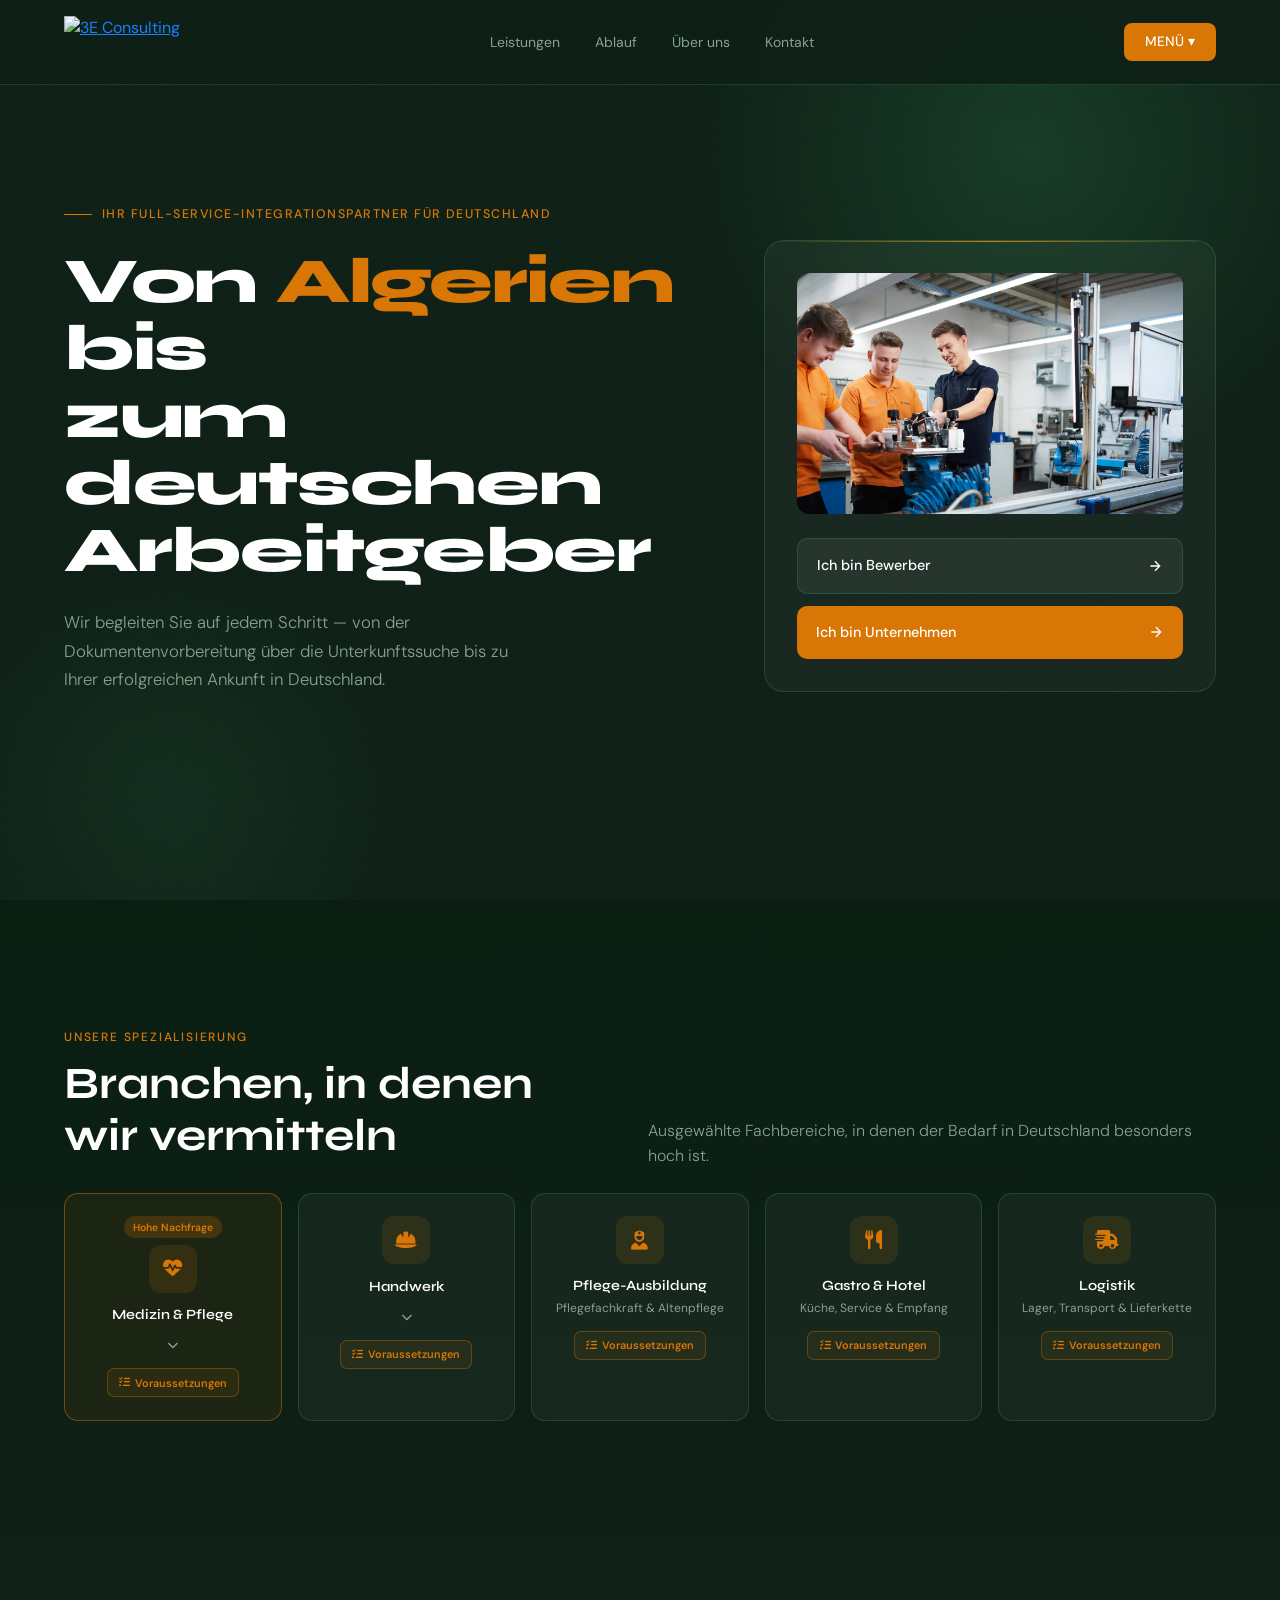
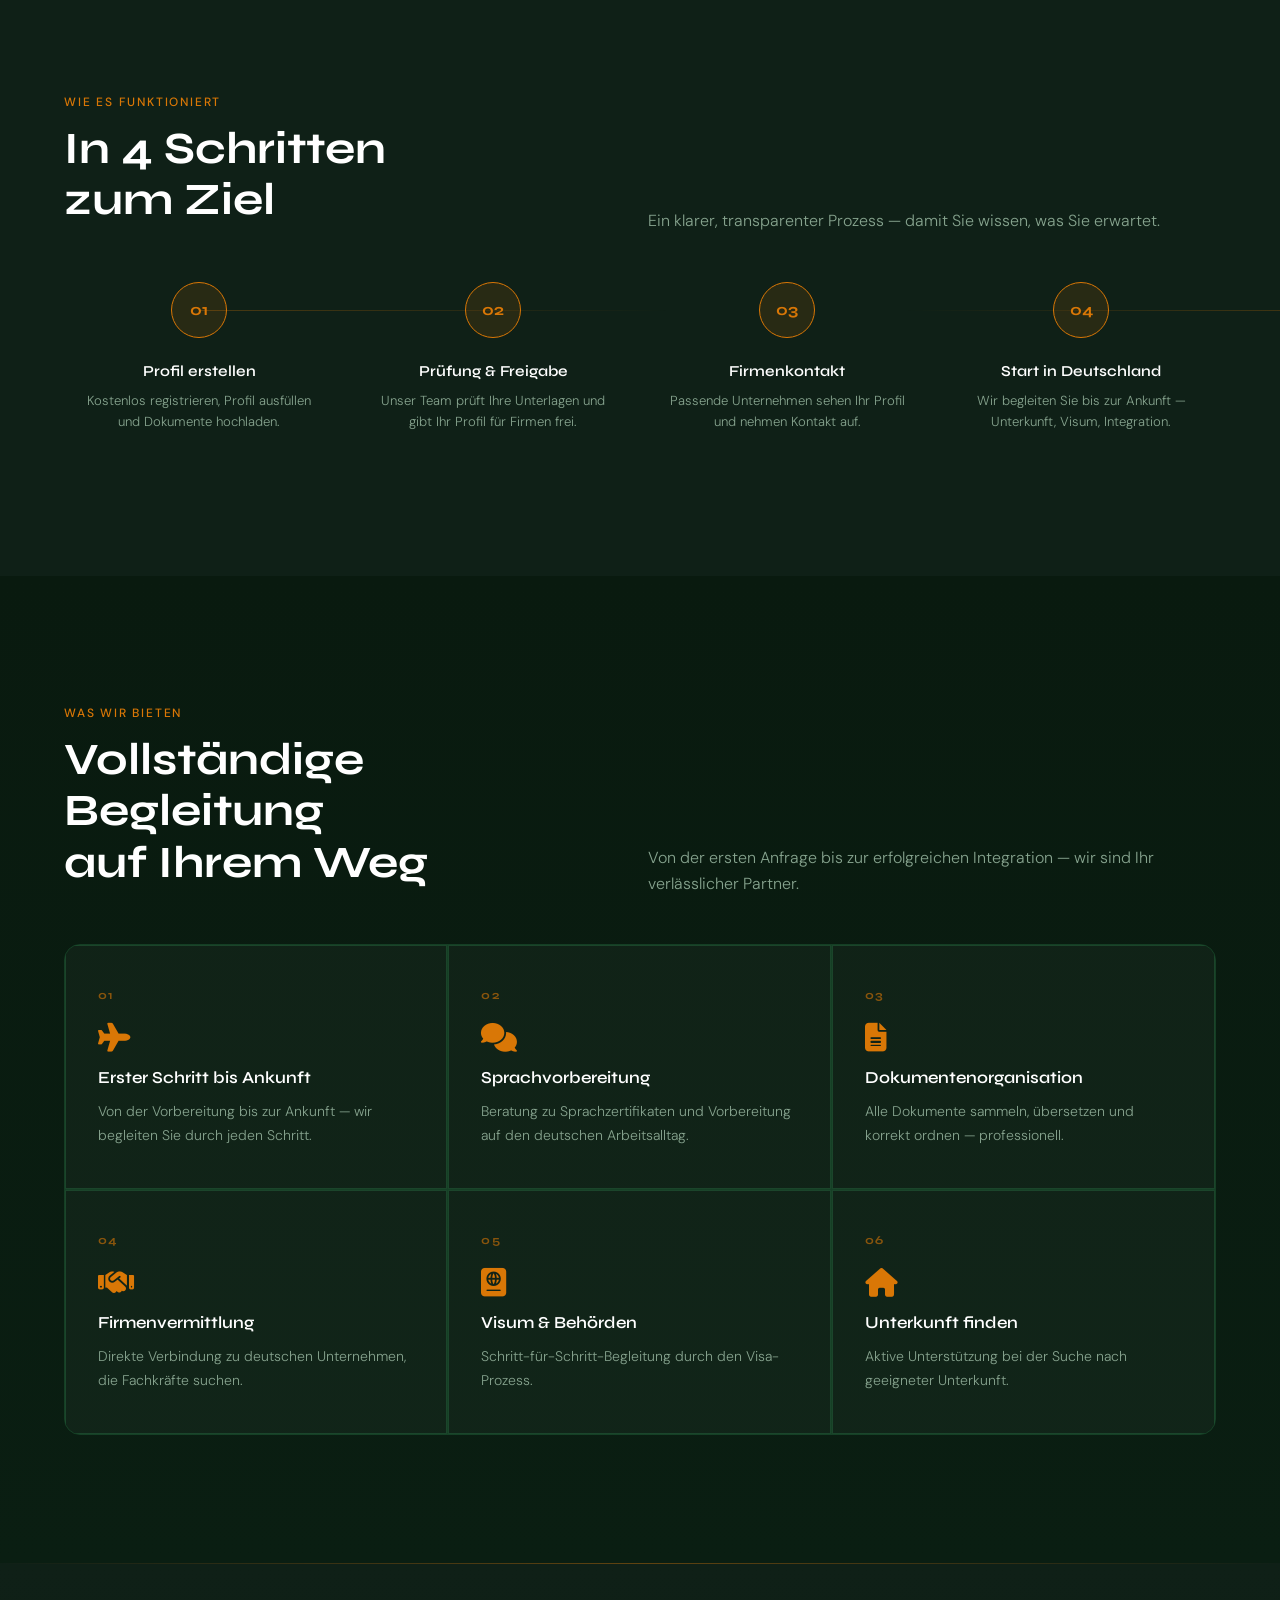
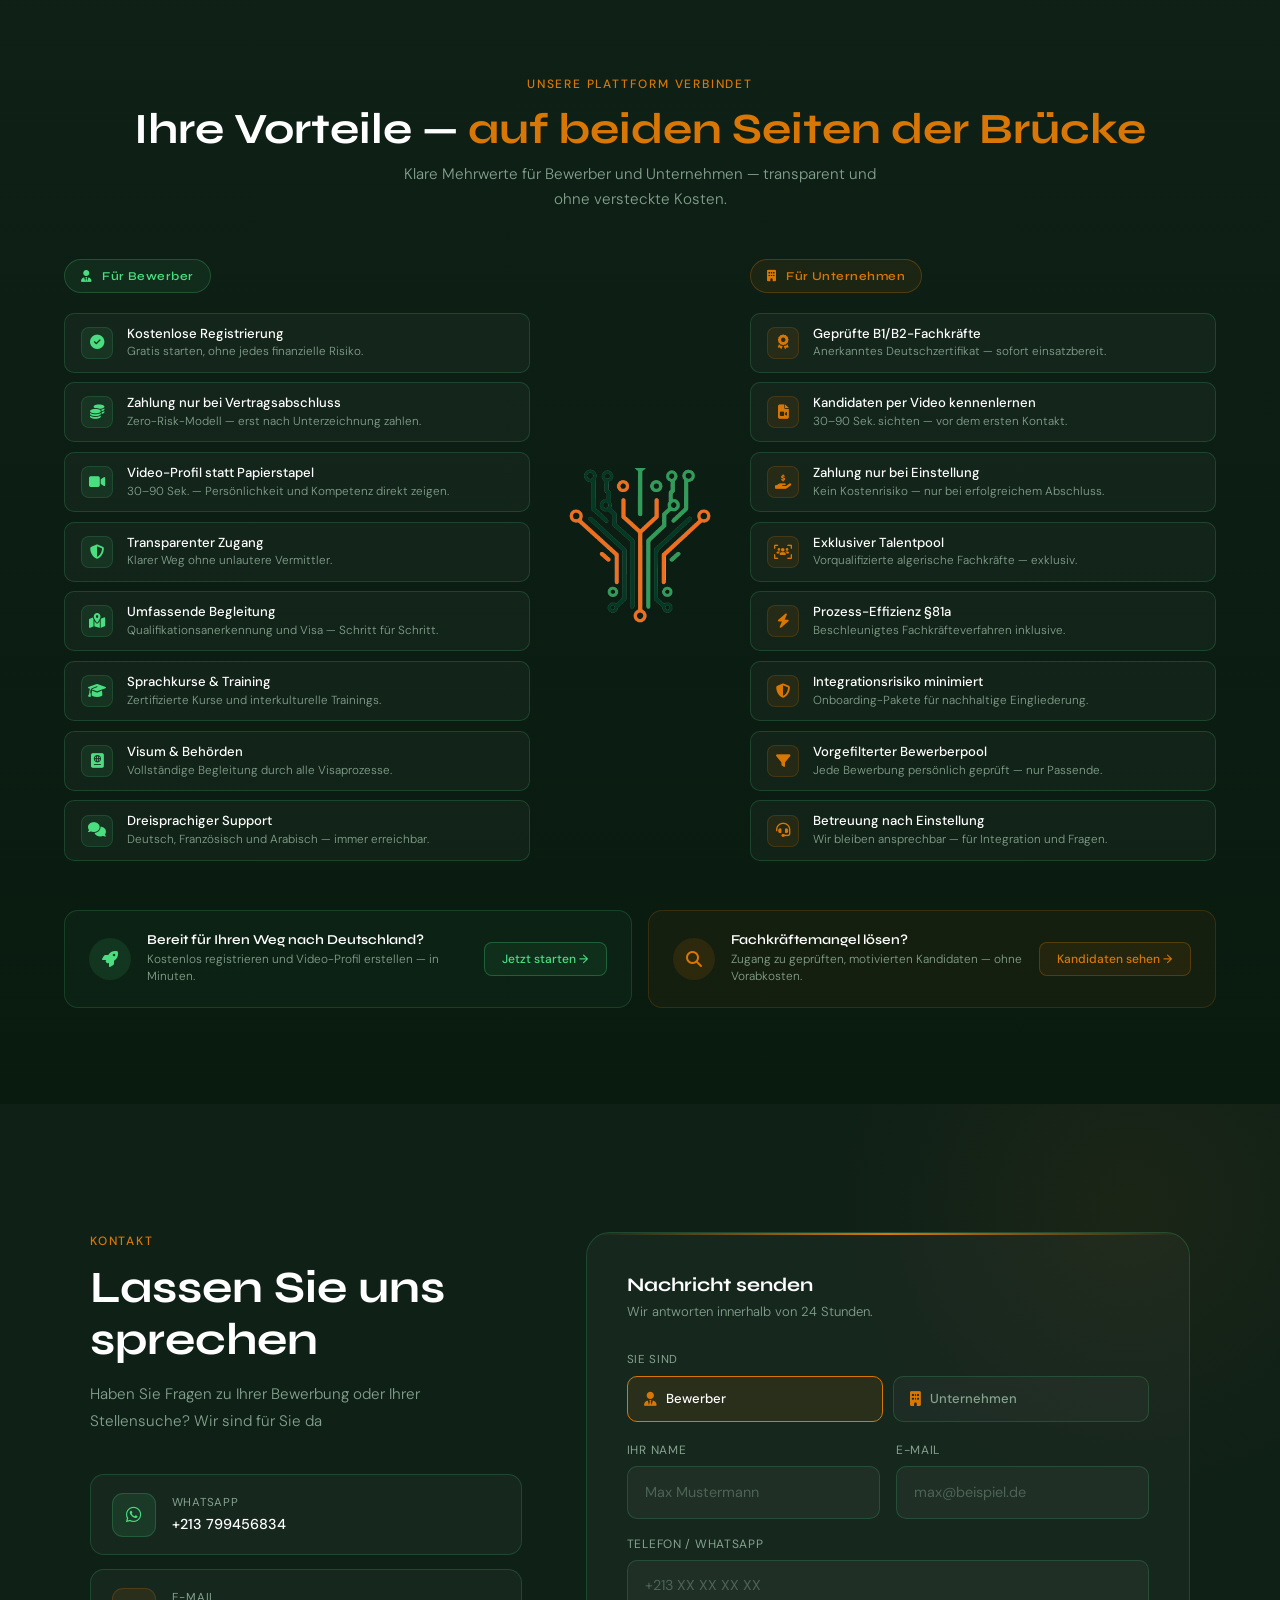
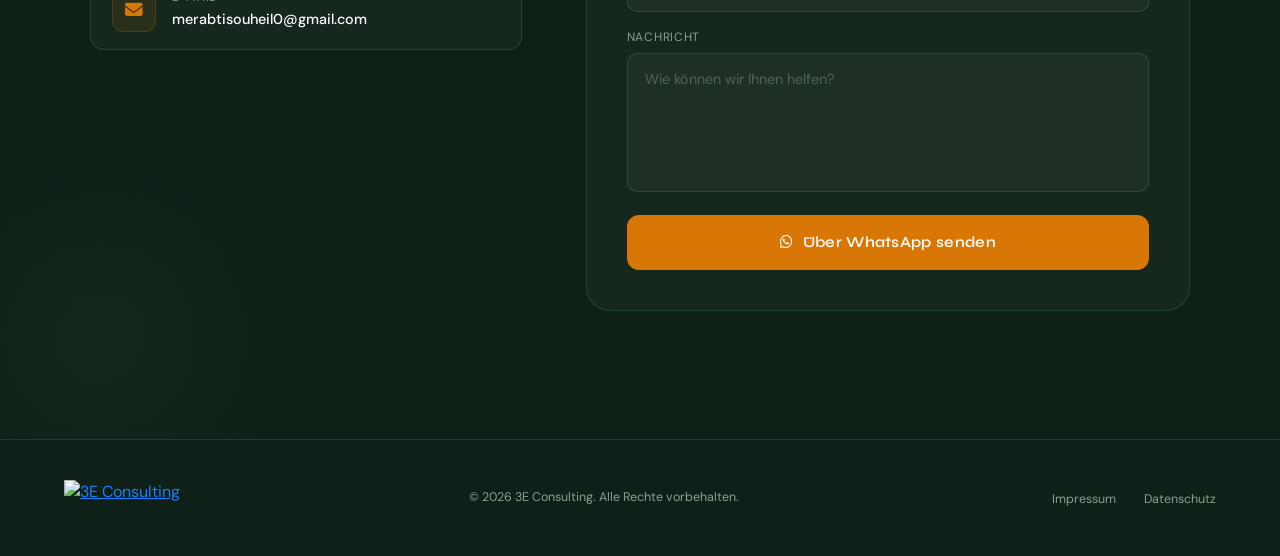
==== index.html @ b214c234 "Update index.html" ====
<!DOCTYPE html>
<html lang="de">
<head>
<meta charset="UTF-8">
<meta name="viewport" content="width=device-width, initial-scale=1.0">
<title>3E Consulting — Engage · Expand · Excel</title>

<link rel="stylesheet" href="https://cdnjs.cloudflare.com/ajax/libs/bootstrap/5.3.3/css/bootstrap.min.css">
<link rel="stylesheet" href="https://cdnjs.cloudflare.com/ajax/libs/font-awesome/6.4.0/css/all.min.css">
<link rel="preconnect" href="https://fonts.googleapis.com">
<link href="https://fonts.googleapis.com/css2?family=Syne:wght@400;600;700;800&family=DM+Sans:ital,wght@0,300;0,400;0,500;1,300&family=Share+Tech+Mono&family=Orbitron:wght@700;800;900&display=swap" rel="stylesheet">

<style>
/* ═══════════════ CSS VARIABLES ═══════════════ */
:root {
  --navy: #0f2017;
  --navy-dark: #091a0f;
  --blue: #14532d;
  --accent: #d97706;
  --accent-hover: #b45309;
  --bright: #4ade80;
  --gold: #fbbf24;
  --white: #ffffff;
  --light: #f5f0e8;
  --muted: #86a38e;
  --border: rgba(74,222,128,.18);
  --glass: rgba(255,255,255,.04);
  --font-display: 'Syne', sans-serif;
  --font-body: 'DM Sans', sans-serif;
}

*, *::before, *::after { box-sizing: border-box; }
html { scroll-behavior: smooth; }
body {
  font-family: var(--font-body);
  background: var(--navy);
  color: var(--white);
  overflow-x: hidden;
}
body::before {
  content: '';
  position: fixed;
  inset: 0;
  background-image: url("data:image/svg+xml,%3Csvg viewBox='0 0 256 256' xmlns='http://www.w3.org/2000/svg'%3E%3Cfilter id='n'%3E%3CfeTurbulence type='fractalNoise' baseFrequency='0.9' numOctaves='4' stitchTiles='stitch'/%3E%3C/filter%3E%3Crect width='100%25' height='100%25' filter='url(%23n)' opacity='0.035'/%3E%3C/svg%3E");
  pointer-events: none;
  z-index: 0;
  opacity: .4;
}

.font-display { font-family: var(--font-display); }
.text-accent   { color: var(--accent) !important; }
.text-bright   { color: var(--bright) !important; }
.text-muted-3e { color: var(--muted) !important; }
.text-gold     { color: var(--gold) !important; }
.fw-300 { font-weight: 300; }
.fw-500 { font-weight: 500; }

/* ═══════════════ LOGO IMAGE ═══════════════ */
.logo-img-main {
  height: 52px;
  width: auto;
  object-fit: contain;
  mix-blend-mode: screen;
  display: block;
}
.logo-img-sm {
  height: 36px;
  width: auto;
  object-fit: contain;
  mix-blend-mode: screen;
  display: block;
}

/* ═══════════════ NAV ═══════════════ */
.navbar-3e {
  position: fixed;
  top: 0; left: 0; right: 0;
  z-index: 1050;
  padding: 1rem 5vw;
  background: rgba(15,32,23,.92);
  backdrop-filter: blur(20px);
  border-bottom: 1px solid var(--border);
}
.nav-link-3e {
  font-size: .875rem;
  color: var(--muted) !important;
  text-decoration: none;
  transition: color .2s;
  padding: .3rem .6rem;
}
.nav-link-3e:hover { color: var(--white) !important; }

.btn-menu {
  background: var(--accent);
  color: var(--white) !important;
  padding: .55rem 1.3rem;
  border-radius: 8px;
  font-size: .85rem;
  font-weight: 500;
  border: none;
  cursor: pointer;
  display: inline-flex;
  align-items: center;
  gap: .4rem;
  transition: background .2s, transform .15s;
}
.btn-menu:hover { background: var(--accent-hover); transform: translateY(-1px); }

.nav-dropdown-panel {
  position: absolute;
  top: calc(100% + .6rem);
  right: 0;
  min-width: 340px;
  max-width: 420px;
  max-height: 75vh;
  overflow-y: auto;
  background: rgba(15,32,23,.97);
  border: 1px solid var(--border);
  border-radius: 12px;
  padding: 1rem;
  backdrop-filter: blur(20px);
  box-shadow: 0 20px 50px rgba(0,0,0,.4);
  z-index: 200;
  display: none;
}
.nav-dropdown-panel.open { display: block; }

.menu-list { list-style: none; margin: 0; padding: 0; }
.menu-toggle-btn {
  width: 100%;
  display: flex;
  align-items: center;
  justify-content: space-between;
  padding: .65rem .75rem;
  background: transparent;
  border: none;
  border-radius: 8px;
  color: var(--white);
  font-size: .88rem;
  font-weight: 500;
  font-family: var(--font-body);
  cursor: pointer;
  text-align: left;
  transition: background .15s, color .15s;
}
.menu-toggle-btn:hover, .menu-toggle-btn.open { background: var(--glass); color: var(--bright); }
.menu-toggle-btn::after {
  content: '›';
  font-size: 1.1rem;
  color: var(--muted);
  transition: transform .2s;
}
.menu-toggle-btn.open::after { transform: rotate(90deg); color: var(--accent); }

.menu-l1 > li { border-bottom: 1px solid var(--border); }
.menu-l1 > li:last-child { border-bottom: none; }
.menu-l1 > li > a {
  display: flex;
  align-items: center;
  padding: .65rem .75rem;
  font-size: .88rem;
  font-weight: 500;
  color: var(--white);
  text-decoration: none;
  border-radius: 8px;
  transition: background .15s;
}
.menu-l1 > li > a:hover { background: var(--glass); color: var(--bright); }
.menu-l2 { padding-left: .5rem; margin-top: .25rem; border-left: 2px solid var(--border); display: none; }
.menu-l2.open { display: block; }
.menu-l3 { padding-left: .75rem; margin: .25rem 0 .5rem; border-left: 2px solid rgba(217,119,6,.3); display: none; }
.menu-l3.open { display: block; }
.menu-l3 a {
  display: block;
  text-decoration: none;
  padding: .45rem .6rem;
  border-radius: 6px;
  font-size: .82rem;
  color: var(--muted);
  transition: all .15s;
}
.menu-l3 a:hover { color: var(--white); }
.menu-l2 .menu-toggle-btn { font-size: .82rem; color: var(--muted); }

/* Hamburger */
.hamburger-btn {
  background: transparent;
  border: 1px solid var(--border);
  border-radius: 8px;
  color: var(--white);
  padding: .45rem .75rem;
  font-size: 1.1rem;
  cursor: pointer;
  display: none;
  align-items: center;
  transition: background .2s, border-color .2s;
}
.hamburger-btn:hover {
  background: rgba(217,119,6,.1);
  border-color: rgba(217,119,6,.4);
}

/* ═══════════════ MOBILE NAV V2 ═══════════════ */
.mobile-nav-overlay {
  position: fixed;
  inset: 0;
  background: rgba(0,0,0,.55);
  z-index: 1055;
  opacity: 0;
  pointer-events: none;
  transition: opacity .3s ease;
  backdrop-filter: blur(4px);
}
.mobile-nav-overlay.open { opacity: 1; pointer-events: all; }

.mobile-nav {
  position: fixed;
  top: 0; left: 0; bottom: 0;
  width: min(320px, 88vw);
  background: linear-gradient(160deg, #0d2619 0%, #091a0f 100%);
  border-right: 1px solid rgba(74,222,128,.14);
  z-index: 1060;
  display: flex;
  flex-direction: column;
  transform: translateX(-100%);
  transition: transform .32s cubic-bezier(.4,0,.2,1);
  overflow: hidden;
}
.mobile-nav.open { transform: translateX(0); }

.mn-header {
  display: flex;
  align-items: center;
  justify-content: space-between;
  padding: 1rem 1.1rem .85rem;
  border-bottom: 1px solid rgba(74,222,128,.1);
  flex-shrink: 0;
}
.mn-brand { display: flex; align-items: center; gap: 8px; text-decoration: none; }
.mn-brand img { height: 30px; width: 30px; border-radius: 7px; object-fit: cover; }
.mn-close {
  background: rgba(255,255,255,.06);
  border: 1px solid rgba(255,255,255,.1);
  border-radius: 8px;
  color: var(--muted);
  width: 34px; height: 34px;
  display: flex; align-items: center; justify-content: center;
  font-size: 1rem;
  cursor: pointer;
  transition: background .15s, color .15s;
  flex-shrink: 0;
}
.mn-close:hover { background: rgba(217,119,6,.15); color: var(--accent); border-color: rgba(217,119,6,.3); }

.mn-body {
  flex: 1;
  padding: .6rem 0 .5rem;
  overflow-y: auto;
  overflow-x: hidden;
}
.mn-body::-webkit-scrollbar { width: 3px; }
.mn-body::-webkit-scrollbar-track { background: transparent; }
.mn-body::-webkit-scrollbar-thumb { background: rgba(74,222,128,.2); border-radius: 2px; }

.mn-section-label {
  font-size: .62rem;
  font-weight: 700;
  letter-spacing: .14em;
  text-transform: uppercase;
  color: var(--muted);
  padding: .9rem 1.2rem .35rem;
  opacity: .7;
}

.mn-link {
  display: flex;
  align-items: center;
  gap: .75rem;
  padding: .68rem 1.2rem;
  font-size: .88rem;
  font-weight: 500;
  color: rgba(255,255,255,.85);
  text-decoration: none;
  transition: background .15s, color .15s;
}
.mn-link .mn-icon {
  width: 30px; height: 30px;
  border-radius: 8px;
  background: rgba(255,255,255,.05);
  border: 1px solid rgba(255,255,255,.08);
  display: flex; align-items: center; justify-content: center;
  font-size: .75rem;
  color: var(--muted);
  flex-shrink: 0;
  transition: background .15s, color .15s, border-color .15s;
}
.mn-link:hover { background: rgba(217,119,6,.07); color: #fff; }
.mn-link:hover .mn-icon { background: rgba(217,119,6,.15); color: var(--accent); border-color: rgba(217,119,6,.3); }
.mn-link-arrow { margin-left: auto; font-size: .65rem; color: var(--muted); opacity: .5; }

.mn-accordion-btn {
  width: 100%;
  display: flex;
  align-items: center;
  gap: .75rem;
  padding: .68rem 1.2rem;
  background: transparent;
  border: none;
  font-size: .88rem;
  font-weight: 500;
  color: rgba(255,255,255,.85);
  font-family: var(--font-body);
  cursor: pointer;
  text-align: left;
  transition: background .15s, color .15s;
}
.mn-accordion-btn .mn-icon {
  width: 30px; height: 30px;
  border-radius: 8px;
  background: rgba(255,255,255,.05);
  border: 1px solid rgba(255,255,255,.08);
  display: flex; align-items: center; justify-content: center;
  font-size: .75rem;
  color: var(--muted);
  flex-shrink: 0;
  transition: background .15s, color .15s, border-color .15s;
}
.mn-chevron { margin-left: auto; font-size: .65rem; color: var(--muted); transition: transform .25s ease, color .15s; }
.mn-accordion-btn.open { background: rgba(217,119,6,.07); color: #fff; }
.mn-accordion-btn.open .mn-icon { background: rgba(217,119,6,.15); color: var(--accent); border-color: rgba(217,119,6,.3); }
.mn-accordion-btn.open .mn-chevron { transform: rotate(90deg); color: var(--accent); }

.mn-accordion-body {
  max-height: 0;
  overflow: hidden;
  transition: max-height .28s cubic-bezier(.4,0,.2,1);
  background: rgba(0,0,0,.18);
}
.mn-accordion-body.open { max-height: 500px; }

.mn-sub-label {
  width: 100%;
  display: flex;
  align-items: center;
  justify-content: space-between;
  padding: .55rem 1.2rem .55rem 2.6rem;
  background: transparent;
  border: none;
  font-size: .8rem;
  font-weight: 600;
  color: var(--muted);
  font-family: var(--font-body);
  cursor: pointer;
  text-align: left;
  letter-spacing: .04em;
  transition: color .15s;
}
.mn-sub-label .mn-chevron { font-size: .6rem; }
.mn-sub-label.open { color: rgba(255,255,255,.7); }
.mn-sub-label.open .mn-chevron { transform: rotate(90deg); color: var(--accent); }

.mn-sub-body {
  max-height: 0;
  overflow: hidden;
  transition: max-height .22s ease;
  background: rgba(0,0,0,.12);
}
.mn-sub-body.open { max-height: 300px; }

.mn-sub2-link {
  display: flex;
  align-items: center;
  gap: .55rem;
  padding: .52rem 1.2rem .52rem 3.2rem;
  font-size: .79rem;
  color: rgba(134,163,142,.75);
  text-decoration: none;
  transition: background .15s, color .15s;
}
.mn-sub2-link::before {
  content: '';
  width: 4px; height: 4px;
  border-radius: 50%;
  background: rgba(217,119,6,.45);
  flex-shrink: 0;
}
.mn-sub2-link:hover { background: rgba(217,119,6,.05); color: #fff; }

.mn-divider { height: 1px; background: rgba(74,222,128,.08); margin: .55rem 1.2rem; }

.mn-footer {
  padding: .85rem 1rem 1.1rem;
  border-top: 1px solid rgba(74,222,128,.1);
  display: flex;
  flex-direction: column;
  gap: .55rem;
  flex-shrink: 0;
}
.mn-cta-primary {
  display: flex;
  align-items: center;
  justify-content: center;
  gap: .5rem;
  padding: .82rem 1rem;
  border-radius: 10px;
  background: var(--accent);
  color: #fff !important;
  font-size: .88rem;
  font-weight: 600;
  text-decoration: none;
  transition: background .2s, transform .15s;
  font-family: var(--font-display);
  letter-spacing: .02em;
  white-space: nowrap;
}
.mn-cta-primary:hover { background: var(--accent-hover); transform: translateY(-1px); }
.mn-cta-secondary {
  display: flex;
  align-items: center;
  justify-content: center;
  gap: .5rem;
  padding: .78rem 1rem;
  border-radius: 10px;
  background: rgba(255,255,255,.05);
  border: 1px solid rgba(255,255,255,.1);
  color: rgba(255,255,255,.8) !important;
  font-size: .88rem;
  font-weight: 500;
  text-decoration: none;
  transition: background .2s, border-color .2s;
  white-space: nowrap;
}
.mn-cta-secondary:hover { background: rgba(255,255,255,.09); border-color: rgba(255,255,255,.2); }

/* ═══════════════ HERO ═══════════════ */
.hero {
  min-height: 100vh;
  display: flex;
  align-items: center;
  padding: 7rem 5vw 5rem;
  position: relative;
  overflow: hidden;
}
.hero::before {
  content: '';
  position: absolute;
  top: -200px; right: -100px;
  width: 700px; height: 700px;
  border-radius: 50%;
  background: radial-gradient(circle, rgba(74,222,128,.15) 0%, transparent 70%);
  pointer-events: none;
}
.hero::after {
  content: '';
  position: absolute;
  bottom: -150px; left: -80px;
  width: 500px; height: 500px;
  border-radius: 50%;
  background: radial-gradient(circle, rgba(74,222,128,.08) 0%, transparent 70%);
  pointer-events: none;
}
.hero-eyebrow {
  display: inline-flex;
  align-items: center;
  gap: .6rem;
  font-size: .78rem;
  font-weight: 500;
  letter-spacing: .12em;
  text-transform: uppercase;
  color: var(--accent);
  margin-bottom: 1.5rem;
}
.hero-eyebrow::before { content: ''; width: 28px; height: 1px; background: var(--accent); }
.hero h1 {
  font-family: var(--font-display);
  font-size: clamp(2.4rem, 5vw, 4.2rem);
  font-weight: 800;
  line-height: 1.05;
  letter-spacing: -.02em;
  color: var(--white);
  margin-bottom: 1.5rem;
}
.hero h1 em { font-style: normal; color: var(--accent); }
.hero-sub {
  font-size: 1.05rem;
  color: var(--muted);
  line-height: 1.7;
  max-width: 480px;
  margin-bottom: 2.5rem;
  font-weight: 300;
}
.btn-primary-3e {
  background: var(--accent);
  color: var(--white);
  padding: .85rem 2rem;
  border-radius: 10px;
  font-size: .95rem;
  font-weight: 500;
  text-decoration: none;
  transition: all .2s;
  border: none;
  cursor: pointer;
  display: inline-flex;
  align-items: center;
  gap: .5rem;
}
.btn-primary-3e:hover { background: var(--accent-hover); transform: translateY(-2px); box-shadow: 0 12px 30px rgba(217,119,6,.3); color: var(--white); }
.btn-secondary-3e {
  border: 1px solid var(--border);
  color: var(--white);
  background: var(--glass);
  padding: .85rem 2rem;
  border-radius: 10px;
  font-size: .95rem;
  font-weight: 400;
  text-decoration: none;
  transition: all .2s;
  backdrop-filter: blur(8px);
  display: inline-flex;
  align-items: center;
  gap: .5rem;
}
.btn-secondary-3e:hover { border-color: var(--accent); background: rgba(217,119,6,.08); color: var(--white); }

.hero-card {
  background: rgba(255,255,255,.04);
  border: 1px solid var(--border);
  border-radius: 20px;
  padding: 2rem;
  backdrop-filter: blur(16px);
  position: relative;
  overflow: hidden;
}
.hero-card::before {
  content: '';
  position: absolute;
  top: 0; left: 0; right: 0;
  height: 1px;
  background: linear-gradient(90deg, transparent, var(--accent), transparent);
}
.hero-card img { width: 100%; border-radius: 12px; margin-bottom: 1.5rem; aspect-ratio: 16/10; object-fit: cover; }
.card-btn {
  display: flex;
  align-items: center;
  justify-content: space-between;
  padding: 1rem 1.2rem;
  border-radius: 10px;
  text-decoration: none;
  font-size: .9rem;
  font-weight: 500;
  transition: all .2s;
  margin-bottom: .75rem;
}
.card-btn:last-child { margin-bottom: 0; }
.card-btn-bewerber { background: var(--accent); color: var(--white); }
.card-btn-bewerber:hover { background: var(--accent-hover); transform: translateX(3px); color: var(--white); }
.card-btn-company { background: rgba(255,255,255,.06); color: var(--white); border: 1px solid var(--border); }
.card-btn-company:hover { background: rgba(255,255,255,.1); transform: translateX(3px); color: var(--white); }

/* ═══════════════ SECTION UTILS ═══════════════ */
.section-tag {
  font-size: .75rem;
  font-weight: 500;
  color: var(--accent);
  letter-spacing: .15em;
  text-transform: uppercase;
  margin-bottom: .75rem;
  display: block;
}
.section-title {
  font-family: var(--font-display);
  font-size: clamp(1.8rem, 3.5vw, 2.8rem);
  font-weight: 700;
  color: var(--white);
  line-height: 1.15;
}
.section-sub { font-size: 1rem; color: var(--muted); line-height: 1.6; font-weight: 300; }
.divider { border-top: 1px solid var(--border); }

/* ═══════════════ SERVICES ═══════════════ */
.services-section { padding: 8rem 5vw; background: linear-gradient(180deg, #091a0f 0%, #0a1e12 100%); }
.svc-card { background: rgba(255,255,255,.03); padding: 2.5rem 2rem; transition: background .25s; border: 1px solid var(--border); height: 100%; }
.svc-card:hover { background: rgba(217,119,6,.07); }
.svc-num { font-family: var(--font-display); font-size: .75rem; font-weight: 700; color: var(--accent); letter-spacing: .1em; margin-bottom: 1.2rem; opacity: .6; }
.svc-card .svc-icon i { color: var(--accent); font-size: 1.8rem; margin-bottom: 1rem; display: block; }
.svc-card h3 { font-family: var(--font-display); font-size: 1.05rem; font-weight: 600; color: var(--white); margin-bottom: .75rem; }
.svc-card p { font-size: .875rem; color: var(--muted); line-height: 1.7; font-weight: 300; margin: 0; }

/* ═══════════════ FACHBEREICHE ═══════════════ */
.fachbereiche-section { padding: 8rem 5vw; background: linear-gradient(180deg, #0a1e12 0%, var(--navy) 100%); }
.fb-main-card {
  background: var(--glass);
  border: 1px solid var(--border);
  border-radius: 14px;
  padding: 1.4rem .8rem;
  cursor: pointer;
  transition: all .25s;
  text-align: center;
  height: 100%;
  overflow: hidden;
  display: flex;
  flex-direction: column;
  align-items: center;
}
.fb-main-card:hover { background: rgba(217,119,6,.07); border-color: rgba(217,119,6,.4); transform: translateY(-2px); }
.fb-main-card.active { background: rgba(217,119,6,.1); border-color: var(--accent); box-shadow: 0 0 0 1px rgba(217,119,6,.2); }
.fb-main-card.featured { background: rgba(217,119,6,.08); border-color: rgba(217,119,6,.45); }
.fb-icon { width: 48px; height: 48px; border-radius: 12px; background: rgba(217,119,6,.12); display: flex; align-items: center; justify-content: center; margin: 0 auto .85rem; transition: background .2s; flex-shrink: 0; }
.fb-main-card.active .fb-icon, .fb-main-card:hover .fb-icon { background: rgba(217,119,6,.2); }
.fb-icon i { color: var(--accent); font-size: 1.2rem; }
.fb-main-card h3 { font-family: var(--font-display); font-size: .88rem; font-weight: 600; color: var(--white); margin-bottom: .3rem; line-height: 1.3; }
.fb-arrow { font-size: .7rem; color: var(--muted); margin-top: .5rem; transition: color .2s, transform .2s; display: block; }
.fb-main-card.active .fb-arrow { color: var(--accent); transform: rotate(180deg); }
.fb-badge { display: inline-block; font-size: .65rem; padding: .2rem .55rem; border-radius: 999px; background: rgba(217,119,6,.2); color: var(--accent); font-weight: 600; margin-bottom: .4rem; white-space: nowrap; }
.fb-req-btn {
  display: inline-flex;
  align-items: center;
  gap: .3rem;
  margin-top: .85rem;
  padding: .42rem .7rem;
  border-radius: 7px;
  font-size: .68rem;
  font-weight: 600;
  color: var(--accent);
  border: 1px solid rgba(217,119,6,.35);
  background: rgba(217,119,6,.08);
  text-decoration: none;
  transition: all .2s;
  cursor: pointer;
  font-family: var(--font-body);
  white-space: normal;
  text-align: center;
  line-height: 1.3;
  word-break: keep-all;
  max-width: 100%;
  justify-content: center;
}
.fb-req-btn:hover { background: rgba(217,119,6,.18); border-color: var(--accent); transform: translateY(-1px); color: var(--accent); }

.fb-standalone {
  background: var(--glass);
  border: 1px solid var(--border);
  border-radius: 14px;
  padding: 1.4rem .8rem;
  text-align: center;
  transition: all .25s;
  height: 100%;
  overflow: hidden;
  display: flex;
  flex-direction: column;
  align-items: center;
}
.fb-standalone:hover { background: rgba(217,119,6,.05); border-color: rgba(217,119,6,.35); transform: translateY(-2px); }
.fb-standalone h3 { font-family: var(--font-display); font-size: .88rem; font-weight: 600; color: var(--white); margin-bottom: .25rem; }
.fb-standalone p { font-size: .75rem; color: var(--muted); margin: 0; }
.fb-sub-panel { background: rgba(255,255,255,.03); border: 1px solid var(--border); border-radius: 14px; padding: 1.5rem; display: none; animation: panelIn .2s ease; }
.fb-sub-panel.visible { display: block; }
@keyframes panelIn { from { opacity: 0; transform: translateY(-6px); } to { opacity: 1; transform: translateY(0); } }
.fb-sub-title { font-size: .7rem; font-weight: 600; letter-spacing: .1em; text-transform: uppercase; color: var(--accent); margin-bottom: 1rem; }
.fb-sub-item { display: flex; align-items: center; gap: .65rem; background: var(--glass); border: 1px solid var(--border); border-radius: 10px; padding: .75rem 1rem; transition: border-color .15s, background .15s; margin-bottom: .65rem; }
.fb-sub-item:hover { border-color: rgba(217,119,6,.3); background: rgba(217,119,6,.05); }
.fb-sub-item i { color: var(--accent); font-size: .95rem; flex-shrink: 0; }
.fb-sub-item span { font-size: .82rem; color: var(--muted); }

/* ═══════════════ PROCESS ═══════════════ */
.process-section { padding: 8rem 5vw; background: var(--navy); }
.pstep { padding: 0 1rem; text-align: center; }
.pstep-dot { width: 56px; height: 56px; border-radius: 50%; background: rgba(217,119,6,.12); border: 1px solid var(--accent); display: flex; align-items: center; justify-content: center; margin: 0 auto 1.5rem; font-family: var(--font-display); font-size: 1rem; font-weight: 700; color: var(--accent); position: relative; z-index: 1; }
.pstep h3 { font-family: var(--font-display); font-size: .95rem; font-weight: 600; color: var(--white); margin-bottom: .6rem; }
.pstep p { font-size: .82rem; color: var(--muted); line-height: 1.6; font-weight: 300; }
.process-connector { position: absolute; top: 28px; left: 12.5%; right: 12.5%; height: 1px; background: linear-gradient(90deg, var(--accent), transparent 40%, transparent 60%, var(--accent)); opacity: .3; pointer-events: none; }

/* ═══════════════ ABOUT ═══════════════ */
.about-section { padding: 8rem 5vw; background: linear-gradient(180deg, #0a1e12 0%, var(--navy) 100%); }
.about-label { font-size: .75rem; font-weight: 500; color: var(--gold); letter-spacing: .15em; text-transform: uppercase; margin-bottom: 1rem; }
.about-section h2 { font-family: var(--font-display); font-size: clamp(1.8rem, 3vw, 2.5rem); font-weight: 700; color: var(--white); line-height: 1.2; margin-bottom: 1.5rem; }
.about-desc { font-size: 1rem; color: var(--muted); line-height: 1.8; font-weight: 300; margin-bottom: 2rem; }
.about-item { display: flex; gap: 1rem; align-items: flex-start; background: var(--glass); border: 1px solid var(--border); border-radius: 12px; padding: 1.2rem; transition: border-color .2s; margin-bottom: 1rem; }
.about-item:hover { border-color: rgba(217,119,6,.4); }
.about-item-icon { width: 36px; height: 36px; border-radius: 8px; background: rgba(217,119,6,.12); display: flex; align-items: center; justify-content: center; font-size: 1rem; flex-shrink: 0; color: var(--accent); }
.about-item-text h4 { font-size: .9rem; font-weight: 500; color: var(--white); margin-bottom: .25rem; }
.about-item-text p { font-size: .82rem; color: var(--muted); line-height: 1.5; font-weight: 300; margin: 0; }
.about-visual-card { border-radius: 20px; overflow: hidden; border: 1px solid rgba(74,222,128,.2); background: rgba(255,255,255,.04); box-shadow: 0 25px 60px rgba(0,0,0,.5); transition: transform .3s ease, box-shadow .3s ease; }
.about-visual-card img { width: 100%; height: auto; display: block; aspect-ratio: 4/3; object-fit: cover; }
.av-caption { display: flex; align-items: center; gap: 10px; padding: 14px 18px; border-top: 1px solid rgba(74,222,128,.12); background: rgba(255,255,255,.03); }
.av-caption-dot { width: 8px; height: 8px; border-radius: 50%; background: var(--bright); box-shadow: 0 0 8px var(--bright); flex-shrink: 0; }
.av-caption p { font-size: .8rem; color: var(--muted); line-height: 1.5; margin: 0; }
.av-caption p strong { color: var(--white); font-weight: 500; }

/* ═══════════════ BRIDGE ═══════════════ */
.bridge-section { padding: 7rem 5vw 6rem; background: linear-gradient(180deg, var(--navy) 0%, #091a0f 100%); position: relative; overflow: hidden; }
.bridge-section::before { content: ''; position: absolute; top: 0; left: 0; right: 0; height: 1px; background: linear-gradient(90deg, transparent, rgba(217,119,6,.4), transparent); }
.bridge-title { font-family: var(--font-display); font-size: clamp(1.9rem, 3.5vw, 2.7rem); font-weight: 700; color: var(--white); line-height: 1.15; }
.bridge-title em { font-style: normal; color: var(--accent); }
.bridge-desc { font-size: .95rem; color: var(--muted); max-width: 480px; line-height: 1.6; font-weight: 300; }
.col-label { display: inline-flex; align-items: center; gap: .6rem; padding: .45rem 1rem; border-radius: 999px; font-size: .75rem; font-weight: 600; font-family: var(--font-display); letter-spacing: .04em; margin-bottom: 1.2rem; }
.col-label-green { background: rgba(74,222,128,.07); border: 1px solid rgba(74,222,128,.22); color: var(--bright); }
.col-label-amber { background: rgba(217,119,6,.08); border: 1px solid rgba(217,119,6,.28); color: var(--accent); }
.b-row { display: flex; align-items: center; gap: .85rem; padding: .75rem 1rem; background: rgba(255,255,255,.03); border: 1px solid var(--border); border-radius: 10px; transition: background .2s, border-color .2s; margin-bottom: .6rem; }
.b-row:hover { background: rgba(217,119,6,.05); border-color: rgba(217,119,6,.25); }
.b-row-icon { width: 32px; height: 32px; border-radius: 8px; display: flex; align-items: center; justify-content: center; flex-shrink: 0; }
.b-row-icon-green { background: rgba(74,222,128,.08); border: 1px solid rgba(74,222,128,.15); }
.b-row-icon-green i { color: var(--bright); font-size: .9rem; }
.b-row-icon-amber { background: rgba(217,119,6,.09); border: 1px solid rgba(217,119,6,.18); }
.b-row-icon-amber i { color: var(--accent); font-size: .9rem; }
.b-row-text h4 { font-size: .82rem; font-weight: 500; color: var(--white); margin: 0 0 2px; }
.b-row-text p { font-size: .73rem; color: var(--muted); margin: 0; line-height: 1.4; font-weight: 300; }
.bridge-logo-img { width: 140%; max-width: 300px; display: block; opacity: .95; transition: transform .3s, opacity .3s; margin: 0 auto; }
.bridge-logo-img:hover { transform: scale(1.09); opacity: 1; }
.bb-card { border-radius: 14px; padding: 1.3rem 1.5rem; display: flex; align-items: center; gap: 1rem; border: 1px solid; transition: border-color .2s, background .2s; height: 100%; }
.bb-green { background: rgba(74,222,128,.04); border-color: rgba(74,222,128,.16); }
.bb-green:hover { border-color: rgba(74,222,128,.32); background: rgba(74,222,128,.07); }
.bb-amber { background: rgba(217,119,6,.05); border-color: rgba(217,119,6,.18); }
.bb-amber:hover { border-color: rgba(217,119,6,.38); background: rgba(217,119,6,.08); }
.bb-icon { width: 42px; height: 42px; border-radius: 50%; display: flex; align-items: center; justify-content: center; flex-shrink: 0; }
.bb-icon-green { background: rgba(74,222,128,.1); }
.bb-icon-green i { color: var(--bright); font-size: 1rem; }
.bb-icon-amber { background: rgba(217,119,6,.12); }
.bb-icon-amber i { color: var(--accent); font-size: 1rem; }
.bb-text h4 { font-size: .85rem; font-weight: 600; color: var(--white); margin-bottom: .15rem; font-family: var(--font-display); }
.bb-text p { font-size: .74rem; color: var(--muted); line-height: 1.5; font-weight: 300; margin: 0; }
.bb-btn { margin-left: auto; flex-shrink: 0; padding: .45rem 1.1rem; border-radius: 8px; font-size: .75rem; font-weight: 500; text-decoration: none; transition: all .2s; white-space: nowrap; border: 1px solid; }
.bb-btn-green { color: var(--bright); border-color: rgba(74,222,128,.28); background: rgba(74,222,128,.07); }
.bb-btn-green:hover { background: rgba(74,222,128,.15); color: var(--bright); }
.bb-btn-amber { color: var(--accent); border-color: rgba(217,119,6,.28); background: rgba(217,119,6,.08); }
.bb-btn-amber:hover { background: rgba(217,119,6,.18); color: var(--accent); }
.bridge-center-col {
  display: flex !important;
  align-items: center !important;
  justify-content: center !important;
  align-self: stretch;
}

/* ═══════════════ CONTACT ═══════════════ */
.contact-section { padding: 8rem 5vw; background: var(--navy); position: relative; overflow: hidden; }
.contact-section::before { content: ''; position: absolute; top: -200px; right: -150px; width: 600px; height: 600px; border-radius: 50%; background: radial-gradient(circle, rgba(217,119,6,.06) 0%, transparent 70%); pointer-events: none; }
.contact-section::after { content: ''; position: absolute; bottom: -100px; left: -100px; width: 400px; height: 400px; border-radius: 50%; background: radial-gradient(circle, rgba(74,222,128,.05) 0%, transparent 70%); pointer-events: none; }
.contact-wrap { max-width: 1100px; margin: 0 auto; display: grid; grid-template-columns: 1fr 1.4fr; gap: 4rem; align-items: start; position: relative; z-index: 1; }
.contact-info-side .section-tag { margin-bottom: .75rem; }
.contact-info-side h2 { font-family: var(--font-display); font-size: clamp(2rem, 3.5vw, 3rem); font-weight: 700; color: var(--white); line-height: 1.15; margin-bottom: 1rem; }
.contact-info-side p { font-size: .95rem; color: var(--muted); line-height: 1.75; font-weight: 300; margin-bottom: 2.5rem; }
.cinfo-cards { display: flex; flex-direction: column; gap: .85rem; }
.cinfo-card { display: flex; align-items: center; gap: 1rem; background: rgba(255,255,255,.03); border: 1px solid var(--border); border-radius: 14px; padding: 1.1rem 1.3rem; text-decoration: none; transition: all .2s; }
.cinfo-card:hover { background: rgba(217,119,6,.06); border-color: rgba(217,119,6,.3); transform: translateX(4px); }
.cinfo-card-icon { width: 44px; height: 44px; border-radius: 11px; display: flex; align-items: center; justify-content: center; flex-shrink: 0; }
.cinfo-card-icon.green { background: rgba(74,222,128,.1); border: 1px solid rgba(74,222,128,.2); }
.cinfo-card-icon.green i { color: var(--bright); font-size: 1.1rem; }
.cinfo-card-icon.amber { background: rgba(217,119,6,.1); border: 1px solid rgba(217,119,6,.2); }
.cinfo-card-icon.amber i { color: var(--accent); font-size: 1.1rem; }
.cinfo-card-text { display: flex; flex-direction: column; }
.cinfo-card-text span { font-size: .72rem; color: var(--muted); letter-spacing: .06em; text-transform: uppercase; margin-bottom: .2rem; }
.cinfo-card-text strong { font-size: .9rem; color: var(--white); font-weight: 500; }
.contact-form-side { background: rgba(255,255,255,.03); border: 1px solid var(--border); border-radius: 24px; padding: 2.5rem; position: relative; overflow: hidden; }
.contact-form-side::before { content: ''; position: absolute; top: 0; left: 0; right: 0; height: 2px; background: linear-gradient(90deg, transparent, var(--accent), transparent); }
.contact-form-side h3 { font-family: var(--font-display); font-size: 1.2rem; font-weight: 700; color: var(--white); margin-bottom: .4rem; }
.contact-form-side p { font-size: .82rem; color: var(--muted); margin-bottom: 1.8rem; font-weight: 300; }
.field label { font-size: .75rem; color: var(--muted); letter-spacing: .06em; text-transform: uppercase; margin-bottom: .45rem; display: block; }
.field input, .field textarea { background: rgba(255,255,255,.04); border: 1px solid var(--border); border-radius: 10px; padding: .9rem 1.1rem; font-size: .9rem; color: var(--white); font-family: var(--font-body); outline: none; transition: border-color .2s, background .2s; resize: none; width: 100%; }
.field input:focus, .field textarea:focus { border-color: var(--accent); background: rgba(217,119,6,.05); outline: none; box-shadow: none; }
.field input::placeholder, .field textarea::placeholder { color: rgba(134,163,142,.45); }
.type-selector { display: grid; grid-template-columns: 1fr 1fr; gap: .6rem; margin-bottom: 1.2rem; }
.type-btn { display: flex; align-items: center; gap: .6rem; padding: .75rem 1rem; border-radius: 10px; border: 1px solid var(--border); background: rgba(255,255,255,.03); color: var(--muted); font-size: .82rem; font-weight: 500; cursor: pointer; transition: all .2s; font-family: var(--font-body); }
.type-btn:hover { border-color: rgba(217,119,6,.4); color: var(--white); }
.type-btn.active { border-color: var(--accent); background: rgba(217,119,6,.1); color: var(--white); }
.type-btn i { font-size: .9rem; color: var(--accent); }
.type-label { font-size: .72rem; color: var(--muted); letter-spacing:.06em; text-transform:uppercase; margin-bottom:.5rem; display:block; }
.btn-submit { background: var(--accent); color: var(--white); padding: 1rem; border-radius: 12px; font-size: .95rem; font-weight: 600; border: none; cursor: pointer; transition: all .25s; font-family: var(--font-display); width: 100%; display: flex; align-items: center; justify-content: center; gap: .6rem; letter-spacing: .02em; margin-top: .5rem; }
.btn-submit:hover { background: var(--accent-hover); transform: translateY(-2px); box-shadow: 0 12px 30px rgba(217,119,6,.3); }
.btn-submit i { font-size: .9rem; }
@media (max-width: 991px) { .contact-wrap { grid-template-columns: 1fr; gap: 2.5rem; } }

/* ═══════════════ FOOTER ═══════════════ */
footer { padding: 2.5rem 5vw; border-top: 1px solid var(--border); background: rgba(15,32,23,.92); }
.footer-copy { font-size: .78rem; color: var(--muted); }
.footer-links a { font-size: .78rem; color: var(--muted); text-decoration: none; transition: color .2s; margin-left: 1.5rem; }
.footer-links a:hover { color: var(--white); }

/* ═══ MENU V2 ═══ */
.mn2-who { padding:.75rem .85rem .6rem; border-bottom:1px solid var(--border); }
.mn2-who-label { font-size:.65rem; font-weight:600; letter-spacing:.12em; text-transform:uppercase; color:var(--muted); margin-bottom:.55rem; }
.mn2-who-btns { display:grid; grid-template-columns:1fr 1fr; gap:.5rem; }
.mn2-who-btn { display:flex; align-items:center; justify-content:center; gap:.45rem; padding:.6rem .8rem; border-radius:9px; border:1px solid var(--border); background:var(--glass); color:var(--muted); font-size:.8rem; font-weight:500; cursor:pointer; transition:all .18s; font-family:var(--font-body); }
.mn2-who-btn:hover { border-color:rgba(217,119,6,.4); color:var(--white); background:rgba(217,119,6,.08); }
.mn2-who-btn.mn2-who-active { border-color:var(--accent); background:rgba(217,119,6,.12); color:var(--white); }
.mn2-who-btn i { font-size:.85rem; color:var(--accent); }
.mn2-panel { padding:.5rem 0; }
.mn2-group { padding:.4rem .6rem; }
.mn2-group-label { font-size:.65rem; font-weight:700; letter-spacing:.1em; text-transform:uppercase; color:var(--accent); padding:.5rem .6rem .4rem; opacity:.8; display:flex; align-items:center; gap:.4rem; }
.mn2-group-label i { font-size:.75rem; }
.mn2-link { display:flex; align-items:center; gap:.6rem; padding:.55rem .75rem; border-radius:8px; text-decoration:none; font-size:.83rem; color:var(--muted); transition:all .15s; }
.mn2-link:hover { background:rgba(217,119,6,.07); color:var(--white); }
.mn2-link i { font-size:.8rem; color:var(--accent); opacity:.7; width:14px; text-align:center; }
.mn2-divider { height:1px; background:var(--border); margin:.4rem .75rem; }
.mn2-chatbot-btn { display:flex; align-items:center; gap:.75rem; padding:.75rem .85rem; margin:.4rem .6rem .5rem; border-radius:10px; background:rgba(217,119,6,.08); border:1px solid rgba(217,119,6,.25); text-decoration:none; transition:all .2s; }
.mn2-chatbot-btn:hover { background:rgba(217,119,6,.15); border-color:rgba(217,119,6,.4); }
.mn2-chatbot-btn > i:first-child { font-size:1.1rem; color:var(--accent); flex-shrink:0; }
.mn2-chatbot-btn div { display:flex; flex-direction:column; }
.mn2-chatbot-btn strong { font-size:.85rem; color:var(--white); font-weight:600; }
.mn2-chatbot-btn span { font-size:.72rem; color:var(--muted); margin-top:.1rem; }
.mn-who-btn { display:flex; align-items:center; justify-content:center; gap:.5rem; padding:.65rem .8rem; border-radius:9px; border:1px solid var(--border); background:rgba(255,255,255,.04); color:var(--muted); font-size:.82rem; font-weight:500; cursor:pointer; font-family:var(--font-body); transition:all .18s; width:100%; }
.mn-who-btn:hover { border-color:rgba(217,119,6,.4); color:var(--white); }
.mn-who-btn.mn-who-active { border-color:var(--accent); background:rgba(217,119,6,.12); color:var(--white); }
.mn-who-btn i { font-size:.85rem; color:var(--accent); }

/* ═══════════════ ANIMATIONS ═══════════════ */
@keyframes fadeUp { from { opacity: 0; transform: translateY(30px); } to { opacity: 1; transform: translateY(0); } }
@keyframes fadeIn { from { opacity: 0; } to { opacity: 1; } }
.animate-up { animation: fadeUp .7s ease both; }
.animate-delay-1 { animation-delay: .1s; }
.animate-delay-2 { animation-delay: .2s; }
.animate-delay-3 { animation-delay: .3s; }
.animate-fade { animation: fadeIn .9s .2s ease both; }

/* ═══════════════ RESPONSIVE ═══════════════ */
@media (max-width: 1199px) { .bridge-center-col { display: none !important; } }
@media (max-width: 991px) {
  .hamburger-btn { display: inline-flex !important; }
  .nav-desktop-links { display: none !important; }
  .hero { min-height: auto; padding: 6rem 1.5rem 3rem; }
  .hero h1 { font-size: clamp(1.9rem, 7vw, 2.8rem); }
  .hero-eyebrow { display: block; font-size: .62rem; text-align: center; padding: .45rem .9rem; background: rgba(217,119,6,.1); border: 1px solid rgba(217,119,6,.3); border-radius: 999px; max-width: fit-content; margin: 0 auto 1.5rem; }
  .hero-eyebrow::before { display: none; }
  .hero-sub { margin: 0 auto 2rem; }
  .hero-actions { justify-content: center; }
  .services-section, .process-section, .about-section, .contact-section, .fachbereiche-section, .bridge-section { padding: 4rem 1.5rem; }
  .about-visual { order: -1; }
  .process-connector { display: none; }
}
@media (max-width: 767px) {
  .btn-primary-3e, .btn-secondary-3e { width: 100%; justify-content: center; }
  .bb-btn { display: none; }
  footer { flex-direction: column; text-align: center; gap: .75rem; }
  .footer-links a { margin-left: .75rem; margin-right: .75rem; }
  .fb-req-btn { font-size: .62rem; padding: .35rem .55rem; gap: .25rem; }
  .fb-req-btn i { font-size: .65rem; }
}
@media (max-width: 575px) {
  .hero { padding: 5rem 1rem 2.5rem; }
  .hero h1 { font-size: 1.75rem; }
  .fb-main-card, .fb-standalone { padding: 1rem .6rem; }
  .logo-img-main { height: 40px; }
  .logo-img-sm   { height: 30px; }
}
</style>
</head>
<body>

<!-- ═══════════════ NAVBAR ═══════════════ -->
<header class="navbar-3e">
  <div class="d-flex align-items-center justify-content-between w-100">

    <!-- ✅ LOGO IMAGE — الهيدر -->
    <a href="index.html">
      <img src="Logo.jpeg" alt="3E Consulting" class="logo-img-main">
    </a>

    <ul class="nav-desktop-links d-flex list-unstyled mb-0 gap-3 mx-auto">
      <li><a href="#services"  class="nav-link-3e">Leistungen</a></li>
      <li><a href="#process"   class="nav-link-3e">Ablauf</a></li>
      <li><a href="#about"     class="nav-link-3e">Über uns</a></li>
      <li><a href="#kontakt"   class="nav-link-3e">Kontakt</a></li>
    </ul>
    <div class="d-flex align-items-center gap-3">
      <div class="position-relative d-none d-lg-block">
        <button class="btn-menu" id="menuToggle">MENÜ ▾</button>
        <div class="nav-dropdown-panel" id="menuDropdown">
          <div class="mn2-who">
            <p class="mn2-who-label">Sie sind</p>
            <div class="mn2-who-btns">
              <button class="mn2-who-btn mn2-who-active" onclick="mn2Switch(this,'bewerber')">
                <i class="fa-solid fa-user-tie"></i> Bewerber
              </button>
              <button class="mn2-who-btn" onclick="mn2Switch(this,'unternehmen')">
                <i class="fa-solid fa-building"></i> Unternehmen
              </button>
            </div>
          </div>
          <div class="mn2-panel" id="mn2-bewerber">
            <div class="mn2-group">
              <div class="mn2-group-label">Jetzt starten</div>
              <a href="Bewerbung.html" class="mn2-link"><i class="fa-solid fa-file-pen"></i> Bewerbung einreichen</a>
              <a href="vermitlung.html" class="mn2-link"><i class="fa-solid fa-list-check"></i> Voraussetzungen prüfen</a>
              <a href="service-bewerber.html#dokumentenorganisation" class="mn2-link"><i class="fa-solid fa-folder-open"></i> Dokumentenorganisation</a>
              <a href="service-bewerber.html#profil-video" class="mn2-link"><i class="fa-solid fa-video"></i> Profil-Video erstellen</a>
            </div>
            <div class="mn2-divider"></div>
            <div class="mn2-group">
              <div class="mn2-group-label"><i class="fa-solid fa-book-open"></i> Gut vorbereitet sein</div>
              <a href="arbeitsmarkt.html" class="mn2-link"><i class="fa-solid fa-chart-line"></i> Arbeitsmarkt Deutschland</a>
              <a href="arbeitundsozialrecht.html" class="mn2-link"><i class="fa-solid fa-scale-balanced"></i> Arbeits- und Sozialrecht</a>
              <a href="aufenthaltsrecht.html" class="mn2-link"><i class="fa-solid fa-passport"></i> Aufenthaltsrecht & Visum</a>
              <a href="alltag-deutschland.html" class="mn2-link"><i class="fa-solid fa-sun"></i> Alltag in Deutschland</a>
            </div>
            <div class="mn2-divider"></div>
            <a href="Chatbot.html" class="mn2-chatbot-btn">
              <i class="fa-solid fa-robot"></i>
              <div><strong>Chatbot-3e</strong><span>Stellen Sie jede Frage</span></div>
              <i class="fa-solid fa-arrow-right" style="margin-left:auto;font-size:.7rem;opacity:.5"></i>
            </a>
          </div>
          <div class="mn2-panel" id="mn2-unternehmen" style="display:none">
            <div class="mn2-group">
              <div class="mn2-group-label"><i class="fa-solid fa-building"></i> Für Unternehmen</div>
              <a href="service-unternehmen.html#vermittlung" class="mn2-link"><i class="fa-solid fa-users-viewfinder"></i> Fachkräfte finden</a>
              <a href="service-unternehmen.html#beschwerdeverfahren" class="mn2-link"><i class="fa-solid fa-headset"></i> Support & Beschwerden</a>
              <a href="login_company.php" class="mn2-link"><i class="fa-solid fa-right-to-bracket"></i> Unternehmens-Login</a>
            </div>
            <div class="mn2-divider"></div>
            <a href="#kontakt" class="mn2-chatbot-btn" onclick="document.getElementById('menuDropdown').classList.remove('open')">
              <i class="fa-solid fa-envelope"></i>
              <div><strong>Kontakt aufnehmen</strong><span>Wir antworten in 24h</span></div>
              <i class="fa-solid fa-arrow-right" style="margin-left:auto;font-size:.7rem;opacity:.5"></i>
            </a>
          </div>
        </div>
      </div>
      <button class="hamburger-btn d-lg-none" id="hamburgerBtn" aria-label="Menü öffnen">
        <i class="fa-solid fa-bars"></i>
      </button>
    </div>
  </div>
</header>

<!-- ═══════════════ MOBILE NAV ═══════════════ -->
<div class="mobile-nav-overlay" id="mobileNavOverlay"></div>
<nav class="mobile-nav" id="mobileNav" role="navigation" aria-label="Mobile Navigation">
  <div class="mn-header">

    <!-- ✅ LOGO IMAGE — موبايل ناف -->
    <a href="index.html">
      <img src="Logo.jpeg" alt="3E Consulting" class="logo-img-sm">
    </a>

    <button class="mn-close" id="mobileNavClose" aria-label="Menü schließen">
      <i class="fa-solid fa-xmark"></i>
    </button>
  </div>
  <div class="mn-body">
    <div style="padding:.8rem 1rem .6rem;">
      <p class="mn-section-label" style="padding:0 0 .5rem;">Sie sind</p>
      <div style="display:grid;grid-template-columns:1fr 1fr;gap:.5rem;">
        <button class="mn-who-btn mn-who-active" onclick="mnMobileSwitch(this,'mob-bewerber')" id="mob-btn-bewerber">
          <i class="fa-solid fa-user-tie"></i> Bewerber
        </button>
        <button class="mn-who-btn" onclick="mnMobileSwitch(this,'mob-unternehmen')" id="mob-btn-unternehmen">
          <i class="fa-solid fa-building"></i> Unternehmen
        </button>
      </div>
    </div>
    <div class="mn-divider"></div>
    <div id="mob-bewerber">
      <div class="mn-section-label" style="padding-top:.7rem;">🚀 Jetzt starten</div>
      <a href="#home"         class="mn-link" onclick="closeMobileNav()"><span class="mn-icon"><i class="fa-solid fa-house"></i></span>Startseite<i class="fa-solid fa-chevron-right mn-link-arrow"></i></a>
      <a href="#services"     class="mn-link" onclick="closeMobileNav()"><span class="mn-icon"><i class="fa-solid fa-layer-group"></i></span>Leistungen<i class="fa-solid fa-chevron-right mn-link-arrow"></i></a>
      <a href="#process"      class="mn-link" onclick="closeMobileNav()"><span class="mn-icon"><i class="fa-solid fa-timeline"></i></span>Ablauf<i class="fa-solid fa-chevron-right mn-link-arrow"></i></a>
      <a href="Bewerbung.html" class="mn-link" onclick="closeMobileNav()"><span class="mn-icon"><i class="fa-solid fa-file-pen"></i></span>Bewerbung<i class="fa-solid fa-chevron-right mn-link-arrow"></i></a>
      <a href="vermitlung.html" class="mn-link" onclick="closeMobileNav()"><span class="mn-icon"><i class="fa-solid fa-list-check"></i></span>Voraussetzungen<i class="fa-solid fa-chevron-right mn-link-arrow"></i></a>
      <a href="service-bewerber.html#dokumentenorganisation" class="mn-link" onclick="closeMobileNav()"><span class="mn-icon"><i class="fa-solid fa-folder-open"></i></span>Dokumentenorganisation<i class="fa-solid fa-chevron-right mn-link-arrow"></i></a>
      <div class="mn-divider"></div>
      <div class="mn-section-label" style="padding-top:.7rem;">📚 Gut vorbereitet sein</div>
      <a href="arbeitsmarkt.html" class="mn-link" onclick="closeMobileNav()"><span class="mn-icon"><i class="fa-solid fa-chart-line"></i></span>Arbeitsmarkt<i class="fa-solid fa-chevron-right mn-link-arrow"></i></a>
      <a href="arbeitundsozialrecht.html" class="mn-link" onclick="closeMobileNav()"><span class="mn-icon"><i class="fa-solid fa-scale-balanced"></i></span>Arbeits- und Sozialrecht<i class="fa-solid fa-chevron-right mn-link-arrow"></i></a>
      <a href="aufenthaltsrecht.html" class="mn-link" onclick="closeMobileNav()"><span class="mn-icon"><i class="fa-solid fa-passport"></i></span>Aufenthaltsrecht<i class="fa-solid fa-chevron-right mn-link-arrow"></i></a>
      <a href="alltag-deutschland.html" class="mn-link" onclick="closeMobileNav()"><span class="mn-icon"><i class="fa-solid fa-sun"></i></span>Alltag in Deutschland<i class="fa-solid fa-chevron-right mn-link-arrow"></i></a>
      <div class="mn-divider"></div>
      <a href="Chatbot.html" class="mn-link" onclick="closeMobileNav()" style="background:rgba(217,119,6,.08);border-radius:10px;margin:.4rem .8rem;"><span class="mn-icon" style="background:rgba(217,119,6,.15);border-color:rgba(217,119,6,.3);"><i class="fa-solid fa-robot" style="color:var(--accent)"></i></span><span style="color:var(--white)">Chatbot-3e</span><i class="fa-solid fa-chevron-right mn-link-arrow"></i></a>
    </div>
    <div id="mob-unternehmen" style="display:none">
      <div class="mn-section-label" style="padding-top:.7rem;">🏢 Für Unternehmen</div>
      <a href="#about"        class="mn-link" onclick="closeMobileNav()"><span class="mn-icon"><i class="fa-solid fa-users"></i></span>Über uns<i class="fa-solid fa-chevron-right mn-link-arrow"></i></a>
      <a href="service-unternehmen.html#vermittlung" class="mn-link" onclick="closeMobileNav()"><span class="mn-icon"><i class="fa-solid fa-users-viewfinder"></i></span>Fachkräfte finden<i class="fa-solid fa-chevron-right mn-link-arrow"></i></a>
      <a href="service-unternehmen.html#beschwerdeverfahren" class="mn-link" onclick="closeMobileNav()"><span class="mn-icon"><i class="fa-solid fa-headset"></i></span>Support & Beschwerden<i class="fa-solid fa-chevron-right mn-link-arrow"></i></a>
      <a href="login_company.php" class="mn-link" onclick="closeMobileNav()"><span class="mn-icon"><i class="fa-solid fa-right-to-bracket"></i></span>Unternehmens-Login<i class="fa-solid fa-chevron-right mn-link-arrow"></i></a>
      <div class="mn-divider"></div>
      <a href="#kontakt" class="mn-link" onclick="closeMobileNav()" style="background:rgba(217,119,6,.08);border-radius:10px;margin:.4rem .8rem;"><span class="mn-icon" style="background:rgba(217,119,6,.15);border-color:rgba(217,119,6,.3);"><i class="fa-solid fa-envelope" style="color:var(--accent)"></i></span><span style="color:var(--white)">Kontakt aufnehmen</span><i class="fa-solid fa-chevron-right mn-link-arrow"></i></a>
    </div>
  </div>
  <div class="mn-footer">
    <a href="registraion.html" class="mn-cta-primary" onclick="closeMobileNav()"><i class="fa-solid fa-arrow-right"></i> Als Bewerber starten</a>
    <a href="login_company.php" class="mn-cta-secondary" onclick="closeMobileNav()"><i class="fa-solid fa-building"></i> Für Unternehmen</a>
  </div>
</nav>


<!-- ═══════════════ HERO ═══════════════ -->
<section class="hero" id="home">
  <div class="container-fluid px-0 position-relative" style="z-index:1; max-width:1200px; margin:0 auto; width:100%">
    <div class="row align-items-center g-4 g-xl-5">
      <div class="col-12 col-lg-7">
        <div class="hero-eyebrow animate-up">IHR FULL-SERVICE-INTEGRATIONSPARTNER FÜR DEUTSCHLAND</div>
        <h1 class="animate-up animate-delay-1">Von <em>Algerien</em> bis<br>zum deutschen<br>Arbeitgeber</h1>
        <p class="hero-sub animate-up animate-delay-2">Wir begleiten Sie auf jedem Schritt — von der Dokumentenvorbereitung über die Unterkunftssuche bis zu Ihrer erfolgreichen Ankunft in Deutschland.</p>
      </div>
      <div class="col-12 col-lg-5 animate-fade">
        <div class="hero-card">
          <img src="karriere-berufe-industriemechaniker-hero-baeumer.jpg" alt="Azubi in Deutschland">
          <a href="Registraion.Html" class="card-btn card-btn-company">
            Ich bin Bewerber
            <svg width="16" height="16" viewBox="0 0 24 24" fill="none" stroke="currentColor" stroke-width="2"><path d="M5 12h14M12 5l7 7-7 7"/></svg>
          </a>
          <a href="login_company.php" class="card-btn card-btn-bewerber">
            Ich bin Unternehmen
            <svg width="16" height="16" viewBox="0 0 24 24" fill="none" stroke="currentColor" stroke-width="2"><path d="M5 12h14M12 5l7 7-7 7"/></svg>
          </a>
        </div>
      </div>
    </div>
  </div>
</section>

<!-- ═══════════════ FACHBEREICHE ═══════════════ -->
<section id="fachbereiche" class="fachbereiche-section">
  <div style="max-width:1200px; margin:0 auto">
    <div class="row align-items-end mb-4 g-3">
      <div class="col-12 col-md-6"><div class="section-tag">Unsere Spezialisierung</div><h2 class="section-title">Branchen, in denen<br>wir vermitteln</h2></div>
      <div class="col-12 col-md-6"><p class="section-sub mb-0">Ausgewählte Fachbereiche, in denen der Bedarf in Deutschland besonders hoch ist.</p></div>
    </div>
    <div class="row g-3 mb-3">
      <div class="col-6 col-sm-4 col-lg">
        <div class="fb-main-card featured" data-target="sub-medizin">
          <span class="fb-badge">Hohe Nachfrage</span>
          <div class="fb-icon"><i class="fa-solid fa-heart-pulse"></i></div>
          <h3>Medizin &amp; Pflege</h3>
          <span class="fb-arrow"><i class="fa-solid fa-chevron-down"></i></span>
          <a href="vermitlung.html?track=aerzte#aerzte" class="fb-req-btn" onclick="event.stopPropagation()"><i class="fa-solid fa-list-check"></i> Voraussetzungen</a>
        </div>
      </div>
      <div class="col-6 col-sm-4 col-lg">
        <div class="fb-main-card" data-target="sub-handwerk">
          <div class="fb-icon"><i class="fa-solid fa-helmet-safety"></i></div>
          <h3>Handwerk</h3>
          <span class="fb-arrow"><i class="fa-solid fa-chevron-down"></i></span>
          <a href="vermitlung.html?track=ausbildung#ausbildung" class="fb-req-btn" onclick="event.stopPropagation()"><i class="fa-solid fa-list-check"></i> Voraussetzungen</a>
        </div>
      </div>
      <div class="col-6 col-sm-4 col-lg">
        <div class="fb-standalone">
          <div class="fb-icon"><i class="fa-solid fa-user-nurse"></i></div>
          <h3>Pflege-Ausbildung</h3>
          <p>Pflegefachkraft &amp; Altenpflege</p>
          <a href="vermitlung.html?track=pflege#pflege" class="fb-req-btn"><i class="fa-solid fa-list-check"></i> Voraussetzungen</a>
        </div>
      </div>
      <div class="col-6 col-sm-4 col-lg">
        <div class="fb-standalone">
          <div class="fb-icon"><i class="fa-solid fa-utensils"></i></div>
          <h3>Gastro &amp; Hotel</h3>
          <p>Küche, Service &amp; Empfang</p>
          <a href="vermitlung.html?track=ausbildung#ausbildung" class="fb-req-btn"><i class="fa-solid fa-list-check"></i> Voraussetzungen</a>
        </div>
      </div>
      <div class="col-6 col-sm-4 col-lg">
        <div class="fb-standalone">
          <div class="fb-icon"><i class="fa-solid fa-truck-fast"></i></div>
          <h3>Logistik</h3>
          <p>Lager, Transport &amp; Lieferkette</p>
          <a href="vermitlung.html?track=ausbildung#ausbildung" class="fb-req-btn"><i class="fa-solid fa-list-check"></i> Voraussetzungen</a>
        </div>
      </div>
    </div>
    <div class="fb-sub-panel" id="sub-medizin">
      <div class="fb-sub-title"><i class="fa-solid fa-heart-pulse me-1"></i>Medizin &amp; Pflege — Spezialisierungen</div>
      <div class="row g-2">
        <div class="col-12 col-sm-6 col-md-4"><div class="fb-sub-item"><i class="fa-solid fa-bed-pulse"></i><span>Krankenpfleger/in</span></div></div>
        <div class="col-12 col-sm-6 col-md-4"><div class="fb-sub-item"><i class="fa-solid fa-person-cane"></i><span>Altenpfleger/in</span></div></div>
        <div class="col-12 col-sm-6 col-md-4"><div class="fb-sub-item"><i class="fa-solid fa-user-nurse"></i><span>Pflegefachkraft</span></div></div>
        <div class="col-12 col-sm-6 col-md-4"><div class="fb-sub-item"><i class="fa-solid fa-person-walking"></i><span>Physiotherapeut/in</span></div></div>
        <div class="col-12 col-sm-6 col-md-4"><div class="fb-sub-item"><i class="fa-solid fa-stethoscope"></i><span>Hausarzt / Facharzt</span></div></div>
      </div>
    </div>
    <div class="fb-sub-panel" id="sub-handwerk">
      <div class="fb-sub-title"><i class="fa-solid fa-helmet-safety me-1"></i>Handwerk — Spezialisierungen</div>
      <div class="row g-2">
        <div class="col-12 col-sm-6 col-md-4"><div class="fb-sub-item"><i class="fa-solid fa-building-columns"></i><span>Baugewerbe</span></div></div>
        <div class="col-12 col-sm-6 col-md-4"><div class="fb-sub-item"><i class="fa-solid fa-bolt"></i><span>Elektrik</span></div></div>
        <div class="col-12 col-sm-6 col-md-4"><div class="fb-sub-item"><i class="fa-solid fa-faucet-drip"></i><span>Sanitär, Heizung &amp; Klima</span></div></div>
        <div class="col-12 col-sm-6 col-md-4"><div class="fb-sub-item"><i class="fa-solid fa-paint-roller"></i><span>Maler / Lackierer</span></div></div>
        <div class="col-12 col-sm-6 col-md-4"><div class="fb-sub-item"><i class="fa-solid fa-gear"></i><span>Metallbau</span></div></div>
      </div>
    </div>
  </div>
</section>


<!-- ═══════════════ PROCESS ═══════════════ -->
<section id="process" class="process-section">
  <div style="max-width:1200px; margin:0 auto">
    <div class="row align-items-end mb-5 g-3">
      <div class="col-12 col-md-6"><div class="section-tag">Wie es funktioniert</div><h2 class="section-title">In 4 Schritten<br>zum Ziel</h2></div>
      <div class="col-12 col-md-6"><p class="section-sub mb-0">Ein klarer, transparenter Prozess — damit Sie wissen, was Sie erwartet.</p></div>
    </div>
    <div class="row g-4 position-relative" id="processSteps">
      <div class="process-connector d-none d-lg-block"></div>
      <div class="col-12 col-sm-6 col-lg-3"><div class="pstep"><div class="pstep-dot">01</div><h3>Profil erstellen</h3><p>Kostenlos registrieren, Profil ausfüllen und Dokumente hochladen.</p></div></div>
      <div class="col-12 col-sm-6 col-lg-3"><div class="pstep"><div class="pstep-dot">02</div><h3>Prüfung &amp; Freigabe</h3><p>Unser Team prüft Ihre Unterlagen und gibt Ihr Profil für Firmen frei.</p></div></div>
      <div class="col-12 col-sm-6 col-lg-3"><div class="pstep"><div class="pstep-dot">03</div><h3>Firmenkontakt</h3><p>Passende Unternehmen sehen Ihr Profil und nehmen Kontakt auf.</p></div></div>
      <div class="col-12 col-sm-6 col-lg-3"><div class="pstep"><div class="pstep-dot">04</div><h3>Start in Deutschland</h3><p>Wir begleiten Sie bis zur Ankunft — Unterkunft, Visum, Integration.</p></div></div>
    </div>
  </div>
</section>


<!-- ═══════════════ SERVICES ═══════════════ -->
<section id="services" class="services-section">
  <div style="max-width:1200px; margin:0 auto">
    <div class="row align-items-end mb-5 g-3">
      <div class="col-12 col-md-6"><div class="section-tag">Was wir bieten</div><h2 class="section-title">Vollständige Begleitung<br>auf Ihrem Weg</h2></div>
      <div class="col-12 col-md-6"><p class="section-sub mb-0">Von der ersten Anfrage bis zur erfolgreichen Integration — wir sind Ihr verlässlicher Partner.</p></div>
    </div>
    <div class="row g-0" style="border:1px solid var(--border); border-radius:16px; overflow:hidden;">
      <div class="col-12 col-sm-6 col-lg-4" style="border-right:1px solid var(--border); border-bottom:1px solid var(--border);"><div class="svc-card h-100"><div class="svc-num">01</div><span class="svc-icon"><i class="fa-solid fa-plane"></i></span><h3>Erster Schritt bis Ankunft</h3><p>Von der Vorbereitung bis zur Ankunft — wir begleiten Sie durch jeden Schritt.</p></div></div>
      <div class="col-12 col-sm-6 col-lg-4" style="border-right:1px solid var(--border); border-bottom:1px solid var(--border);"><div class="svc-card h-100"><div class="svc-num">02</div><span class="svc-icon"><i class="fa-solid fa-comments"></i></span><h3>Sprachvorbereitung</h3><p>Beratung zu Sprachzertifikaten und Vorbereitung auf den deutschen Arbeitsalltag.</p></div></div>
      <div class="col-12 col-sm-6 col-lg-4" style="border-bottom:1px solid var(--border);"><div class="svc-card h-100"><div class="svc-num">03</div><span class="svc-icon"><i class="fa-solid fa-file-lines"></i></span><h3>Dokumentenorganisation</h3><p>Alle Dokumente sammeln, übersetzen und korrekt ordnen — professionell.</p></div></div>
      <div class="col-12 col-sm-6 col-lg-4" style="border-right:1px solid var(--border);"><div class="svc-card h-100"><div class="svc-num">04</div><span class="svc-icon"><i class="fa-solid fa-handshake"></i></span><h3>Firmenvermittlung</h3><p>Direkte Verbindung zu deutschen Unternehmen, die Fachkräfte suchen.</p></div></div>
      <div class="col-12 col-sm-6 col-lg-4" style="border-right:1px solid var(--border);"><div class="svc-card h-100"><div class="svc-num">05</div><span class="svc-icon"><i class="fa-solid fa-passport"></i></span><h3>Visum &amp; Behörden</h3><p>Schritt-für-Schritt-Begleitung durch den Visa-Prozess.</p></div></div>
      <div class="col-12 col-sm-6 col-lg-4"><div class="svc-card h-100"><div class="svc-num">06</div><span class="svc-icon"><i class="fa-solid fa-house"></i></span><h3>Unterkunft finden</h3><p>Aktive Unterstützung bei der Suche nach geeigneter Unterkunft.</p></div></div>
    </div>
  </div>
</section>


<!-- ═══════════════ BRIDGE ═══════════════ -->
<section id="vorteile" class="bridge-section">
  <div class="text-center mb-5">
    <span class="section-tag">Unsere Plattform verbindet</span>
    <h2 class="bridge-title">Ihre Vorteile — <em>auf beiden Seiten der Brücke</em></h2>
    <p class="bridge-desc mx-auto mt-2">Klare Mehrwerte für Bewerber und Unternehmen — transparent und ohne versteckte Kosten.</p>
  </div>
  <div style="max-width:1200px; margin:0 auto">
    <div class="row g-4 align-items-center">
      <div class="col-12 col-xl-5">
        <div class="col-label col-label-green"><i class="fa-solid fa-user-tie"></i> Für Bewerber</div>
        <div class="b-row"><div class="b-row-icon b-row-icon-green"><i class="fa-solid fa-circle-check"></i></div><div class="b-row-text"><h4>Kostenlose Registrierung</h4><p>Gratis starten, ohne jedes finanzielle Risiko.</p></div></div>
        <div class="b-row"><div class="b-row-icon b-row-icon-green"><i class="fa-solid fa-coins"></i></div><div class="b-row-text"><h4>Zahlung nur bei Vertragsabschluss</h4><p>Zero-Risk-Modell — erst nach Unterzeichnung zahlen.</p></div></div>
        <div class="b-row"><div class="b-row-icon b-row-icon-green"><i class="fa-solid fa-video"></i></div><div class="b-row-text"><h4>Video-Profil statt Papierstapel</h4><p>30–90 Sek. — Persönlichkeit und Kompetenz direkt zeigen.</p></div></div>
        <div class="b-row"><div class="b-row-icon b-row-icon-green"><i class="fa-solid fa-shield-halved"></i></div><div class="b-row-text"><h4>Transparenter Zugang</h4><p>Klarer Weg ohne unlautere Vermittler.</p></div></div>
        <div class="b-row"><div class="b-row-icon b-row-icon-green"><i class="fa-solid fa-map-location-dot"></i></div><div class="b-row-text"><h4>Umfassende Begleitung</h4><p>Qualifikationsanerkennung und Visa — Schritt für Schritt.</p></div></div>
        <div class="b-row"><div class="b-row-icon b-row-icon-green"><i class="fa-solid fa-graduation-cap"></i></div><div class="b-row-text"><h4>Sprachkurse &amp; Training</h4><p>Zertifizierte Kurse und interkulturelle Trainings.</p></div></div>
        <div class="b-row"><div class="b-row-icon b-row-icon-green"><i class="fa-solid fa-passport"></i></div><div class="b-row-text"><h4>Visum &amp; Behörden</h4><p>Vollständige Begleitung durch alle Visaprozesse.</p></div></div>
        <div class="b-row"><div class="b-row-icon b-row-icon-green"><i class="fa-solid fa-comments"></i></div><div class="b-row-text"><h4>Dreisprachiger Support</h4><p>Deutsch, Französisch und Arabisch — immer erreichbar.</p></div></div>
      </div>
      <div class="col-2 bridge-center-col d-none d-xl-flex">
        <img src="dj.png" alt="3E Consulting" class="bridge-logo-img">
      </div>
      <div class="col-12 col-xl-5">
        <div class="col-label col-label-amber"><i class="fa-solid fa-building"></i> Für Unternehmen</div>
        <div class="b-row"><div class="b-row-icon b-row-icon-amber"><i class="fa-solid fa-award"></i></div><div class="b-row-text"><h4>Geprüfte B1/B2-Fachkräfte</h4><p>Anerkanntes Deutschzertifikat — sofort einsatzbereit.</p></div></div>
        <div class="b-row"><div class="b-row-icon b-row-icon-amber"><i class="fa-solid fa-file-video"></i></div><div class="b-row-text"><h4>Kandidaten per Video kennenlernen</h4><p>30–90 Sek. sichten — vor dem ersten Kontakt.</p></div></div>
        <div class="b-row"><div class="b-row-icon b-row-icon-amber"><i class="fa-solid fa-hand-holding-dollar"></i></div><div class="b-row-text"><h4>Zahlung nur bei Einstellung</h4><p>Kein Kostenrisiko — nur bei erfolgreichem Abschluss.</p></div></div>
        <div class="b-row"><div class="b-row-icon b-row-icon-amber"><i class="fa-solid fa-users-viewfinder"></i></div><div class="b-row-text"><h4>Exklusiver Talentpool</h4><p>Vorqualifizierte algerische Fachkräfte — exklusiv.</p></div></div>
        <div class="b-row"><div class="b-row-icon b-row-icon-amber"><i class="fa-solid fa-bolt"></i></div><div class="b-row-text"><h4>Prozess-Effizienz §81a</h4><p>Beschleunigtes Fachkräfteverfahren inklusive.</p></div></div>
        <div class="b-row"><div class="b-row-icon b-row-icon-amber"><i class="fa-solid fa-shield-halved"></i></div><div class="b-row-text"><h4>Integrationsrisiko minimiert</h4><p>Onboarding-Pakete für nachhaltige Eingliederung.</p></div></div>
        <div class="b-row"><div class="b-row-icon b-row-icon-amber"><i class="fa-solid fa-filter"></i></div><div class="b-row-text"><h4>Vorgefilterter Bewerberpool</h4><p>Jede Bewerbung persönlich geprüft — nur Passende.</p></div></div>
        <div class="b-row"><div class="b-row-icon b-row-icon-amber"><i class="fa-solid fa-headset"></i></div><div class="b-row-text"><h4>Betreuung nach Einstellung</h4><p>Wir bleiben ansprechbar — für Integration und Fragen.</p></div></div>
      </div>
    </div>
    <div class="row g-3 mt-4">
      <div class="col-12 col-md-6"><div class="bb-card bb-green"><div class="bb-icon bb-icon-green"><i class="fa-solid fa-rocket"></i></div><div class="bb-text"><h4>Bereit für Ihren Weg nach Deutschland?</h4><p>Kostenlos registrieren und Video-Profil erstellen — in Minuten.</p></div><a href="registraion.html" class="bb-btn bb-btn-green">Jetzt starten →</a></div></div>
      <div class="col-12 col-md-6"><div class="bb-card bb-amber"><div class="bb-icon bb-icon-amber"><i class="fa-solid fa-magnifying-glass"></i></div><div class="bb-text"><h4>Fachkräftemangel lösen?</h4><p>Zugang zu geprüften, motivierten Kandidaten — ohne Vorabkosten.</p></div><a href="login_company.php" class="bb-btn bb-btn-amber">Kandidaten sehen →</a></div></div>
    </div>
  </div>
</section>

<!-- ═══════════════ CONTACT ═══════════════ -->
<section id="kontakt" class="contact-section">
  <div class="contact-wrap">
    <div class="contact-info-side">
      <span class="section-tag">Kontakt</span>
      <h2>Lassen Sie uns sprechen</h2>
      <p>Haben Sie Fragen zu Ihrer Bewerbung oder Ihrer Stellensuche? Wir sind für Sie da </p>
      <div class="cinfo-cards">
        <a href="https://wa.me/213799456834" class="cinfo-card" target="_blank">
          <div class="cinfo-card-icon green"><i class="fa-brands fa-whatsapp"></i></div>
          <div class="cinfo-card-text"><span>WhatsApp</span><strong>+213 799456834</strong></div>
        </a>
        <a href="mailto:info@3e-consulting.de" class="cinfo-card">
          <div class="cinfo-card-icon amber"><i class="fa-solid fa-envelope"></i></div>
          <div class="cinfo-card-text"><span>E-Mail</span><strong>merabtisouheil0@gmail.com</strong></div>
        </a>
      </div>
    </div>
    <div class="contact-form-side">
      <h3>Nachricht senden</h3>
      <p>Wir antworten innerhalb von 24 Stunden.</p>
      <span class="type-label">Sie sind</span>
      <div class="type-selector">
        <button class="type-btn active" onclick="this.classList.add('active');this.nextElementSibling.classList.remove('active')">
          <i class="fa-solid fa-user-tie"></i> Bewerber
        </button>
        <button class="type-btn" onclick="this.classList.add('active');this.previousElementSibling.classList.remove('active')">
          <i class="fa-solid fa-building"></i> Unternehmen
        </button>
      </div>
      <form id="contactForm" onsubmit="sendToWhatsApp(event)">
        <div class="row g-3 mb-3">
          <div class="col-12 col-sm-6"><div class="field"><label>Ihr Name</label><input type="text" id="cf-name" placeholder="Max Mustermann" required></div></div>
          <div class="col-12 col-sm-6"><div class="field"><label>E-Mail</label><input type="email" id="cf-email" placeholder="max@beispiel.de"></div></div>
        </div>
        <div class="field mb-3"><label>Telefon / WhatsApp</label><input type="tel" id="cf-phone" placeholder="+213 XX XX XX XX"></div>
        <div class="field mb-3"><label>Nachricht</label><textarea id="cf-message" rows="5" placeholder="Wie können wir Ihnen helfen?" required></textarea></div>
        <button type="submit" class="btn-submit"><i class="fa-brands fa-whatsapp"></i> Über WhatsApp senden</button>
      </form>
      <script>
      function sendToWhatsApp(e) {
        e.preventDefault();
        const name    = document.getElementById('cf-name').value.trim();
        const email   = document.getElementById('cf-email').value.trim();
        const phone   = document.getElementById('cf-phone').value.trim();
        const message = document.getElementById('cf-message').value.trim();
        const type    = document.querySelector('.type-btn.active')?.textContent.trim() || '';
        const text = `🔔 *Neue Nachricht – 3E Consulting*\n━━━━━━━━━━━━━━━━━\n👤 *Name:* ${name}\n📧 *E-Mail:* ${email || '—'}\n📞 *Telefon:* ${phone || '—'}\n👥 *Ich bin:* ${type}\n━━━━━━━━━━━━━━━━━\n💬 *Nachricht:*\n${message}`;
        const encoded = encodeURIComponent(text);
        window.open('https://wa.me/213799456834?text=' + encoded, '_blank');
      }
      </script>
    </div>
  </div>
</section>

<!-- ═══════════════ FOOTER ═══════════════ -->
<footer>
  <div class="d-flex flex-column flex-sm-row align-items-center justify-content-between gap-3 w-100">

    <!-- ✅ LOGO IMAGE — الفوتر -->
    <a href="index.html">
      <img src="Logo.jpeg" alt="3E Consulting" class="logo-img-sm">
    </a>

    <div class="footer-copy">© 2026 3E Consulting. Alle Rechte vorbehalten.</div>
    <div class="footer-links">
      <a href="impressum.php">Impressum</a>
      <a href="impressum.php#tab-datenschutz">Datenschutz</a>
    </div>
  </div>
</footer>

<script src="https://cdnjs.cloudflare.com/ajax/libs/bootstrap/5.3.3/js/bootstrap.bundle.min.js"></script>
<script>
function mn2Switch(btn, panel) {
  document.querySelectorAll('.mn2-who-btn').forEach(b => b.classList.remove('mn2-who-active'));
  btn.classList.add('mn2-who-active');
  document.querySelectorAll('.mn2-panel').forEach(p => p.style.display = 'none');
  document.getElementById('mn2-' + panel).style.display = 'block';
}
function mnMobileSwitch(btn, panel) {
  document.querySelectorAll('.mn-who-btn').forEach(b => b.classList.remove('mn-who-active'));
  btn.classList.add('mn-who-active');
  document.getElementById('mob-bewerber').style.display = 'none';
  document.getElementById('mob-unternehmen').style.display = 'none';
  document.getElementById(panel).style.display = 'block';
}
const menuToggleBtn = document.getElementById('menuToggle');
const menuDropdown  = document.getElementById('menuDropdown');
menuToggleBtn.addEventListener('click', (e) => { e.stopPropagation(); menuDropdown.classList.toggle('open'); });
document.addEventListener('click', () => { menuDropdown.classList.remove('open'); });
menuDropdown.addEventListener('click', e => e.stopPropagation());
(function () {
  const hamburgerBtn   = document.getElementById('hamburgerBtn');
  const mobileNav      = document.getElementById('mobileNav');
  const mobileNavClose = document.getElementById('mobileNavClose');
  const overlay        = document.getElementById('mobileNavOverlay');
  function openMobileNav()   { mobileNav.classList.add('open'); overlay.classList.add('open'); document.body.style.overflow = 'hidden'; }
  function closeMobileNavFn(){ mobileNav.classList.remove('open'); overlay.classList.remove('open'); document.body.style.overflow = ''; }
  window.closeMobileNav = closeMobileNavFn;
  hamburgerBtn  .addEventListener('click', openMobileNav);
  mobileNavClose.addEventListener('click', closeMobileNavFn);
  overlay       .addEventListener('click', closeMobileNavFn);
  document.addEventListener('keydown', e => { if (e.key === 'Escape') closeMobileNavFn(); });
})();
document.querySelectorAll('.fb-main-card[data-target]').forEach(card => {
  card.addEventListener('click', () => {
    const targetId = card.dataset.target;
    const panel    = document.getElementById(targetId);
    const isOpen   = card.classList.contains('active');
    document.querySelectorAll('.fb-main-card').forEach(c => c.classList.remove('active'));
    document.querySelectorAll('.fb-sub-panel').forEach(p => p.classList.remove('visible'));
    if (!isOpen) { card.classList.add('active'); panel.classList.add('visible'); setTimeout(() => panel.scrollIntoView({ behavior: 'smooth', block: 'nearest' }), 50); }
  });
});
const aboutCard = document.getElementById('aboutCard');
if (aboutCard) {
  aboutCard.addEventListener('mousemove', (e) => {
    const rect = aboutCard.getBoundingClientRect();
    const rotateY = ((e.clientX - rect.left) / rect.width - 0.5) * 12;
    const rotateX = ((rect.height / 2 - (e.clientY - rect.top)) / rect.height) * 12;
    aboutCard.style.transform = `perspective(1000px) rotateX(${rotateX}deg) rotateY(${rotateY}deg) scale(1.02)`;
  });
  aboutCard.addEventListener('mouseleave', () => { aboutCard.style.transform = 'perspective(1000px) rotateX(0deg) rotateY(0deg) scale(1)'; });
}
const observer = new IntersectionObserver((entries) => {
  entries.forEach(entry => { if (entry.isIntersecting) { entry.target.style.opacity = '1'; entry.target.style.transform = 'translateY(0)'; } });
}, { threshold: 0.1 });
document.querySelectorAll('.svc-card, .pstep, .about-item, .b-row, .fb-main-card, .fb-standalone').forEach(el => {
  el.style.opacity = '0'; el.style.transform = 'translateY(20px)'; el.style.transition = 'opacity .5s ease, transform .5s ease'; observer.observe(el);
});
</script>
</body>
</html>
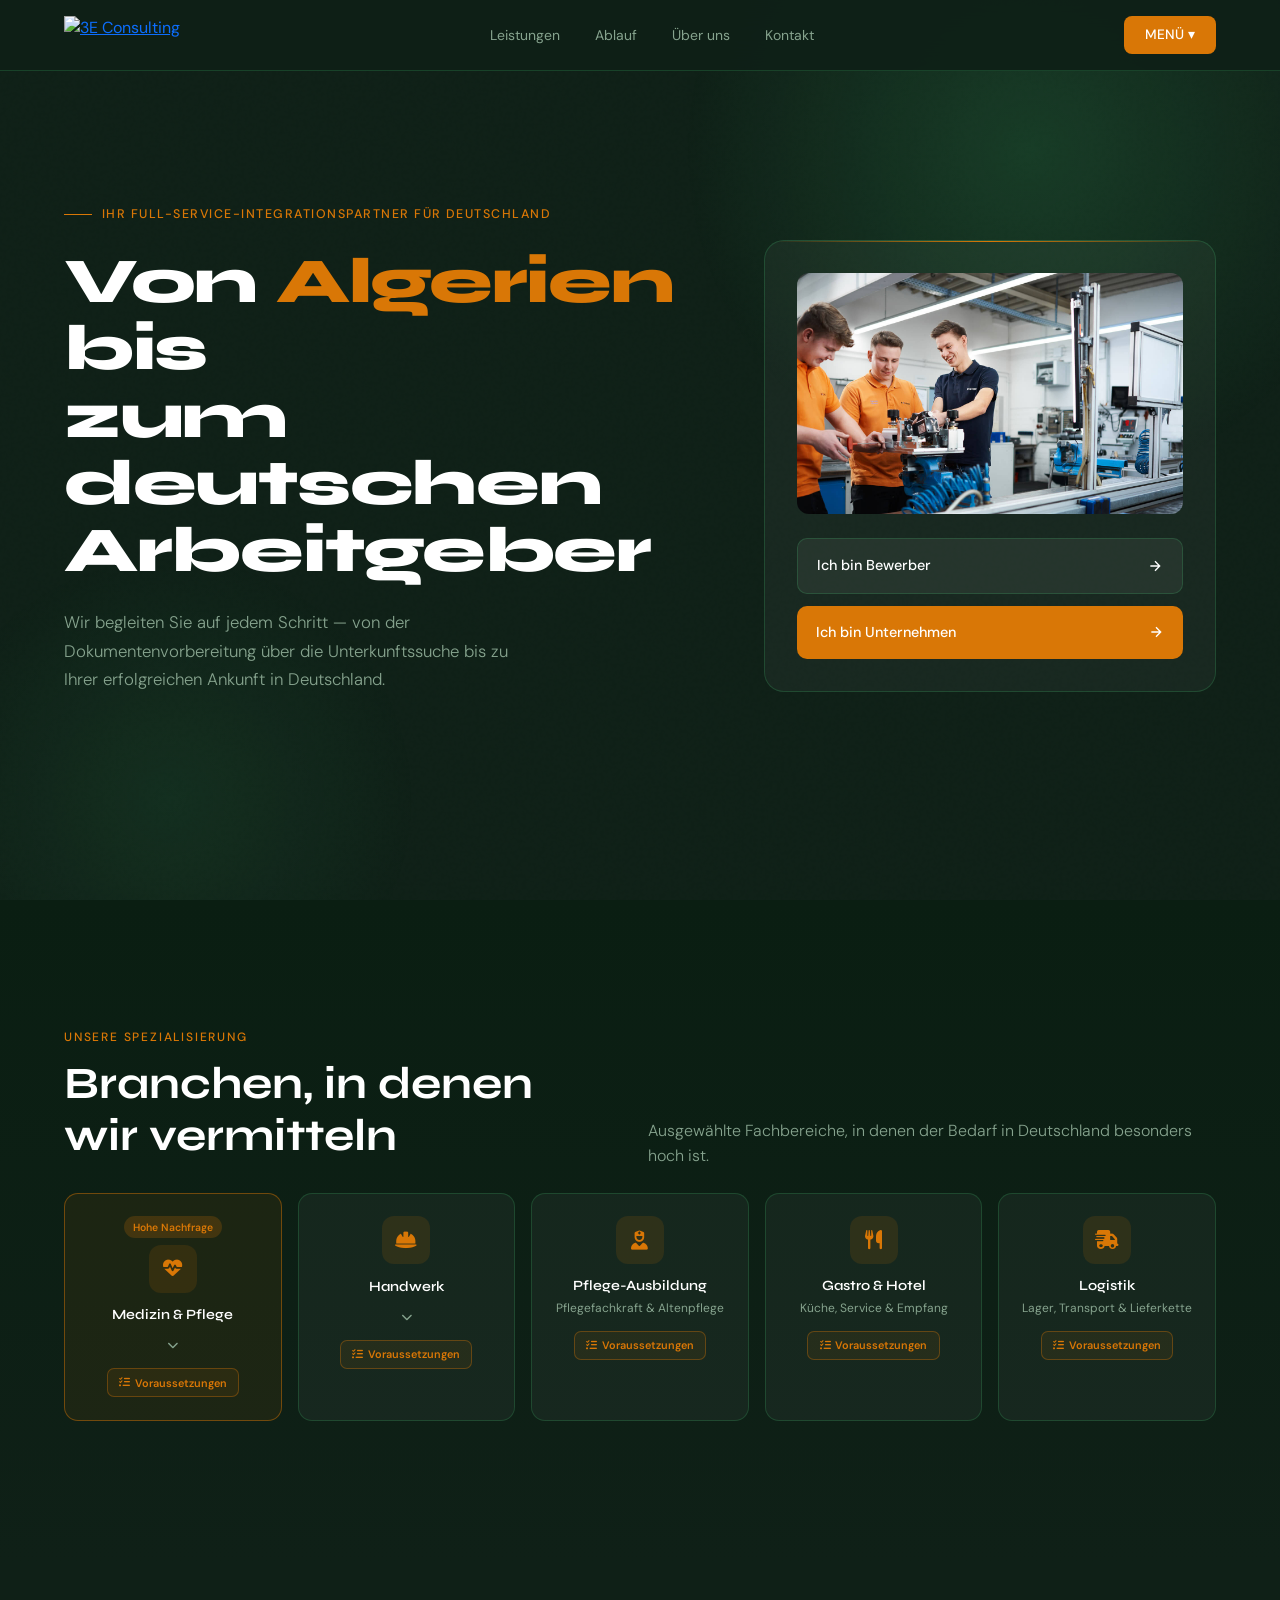
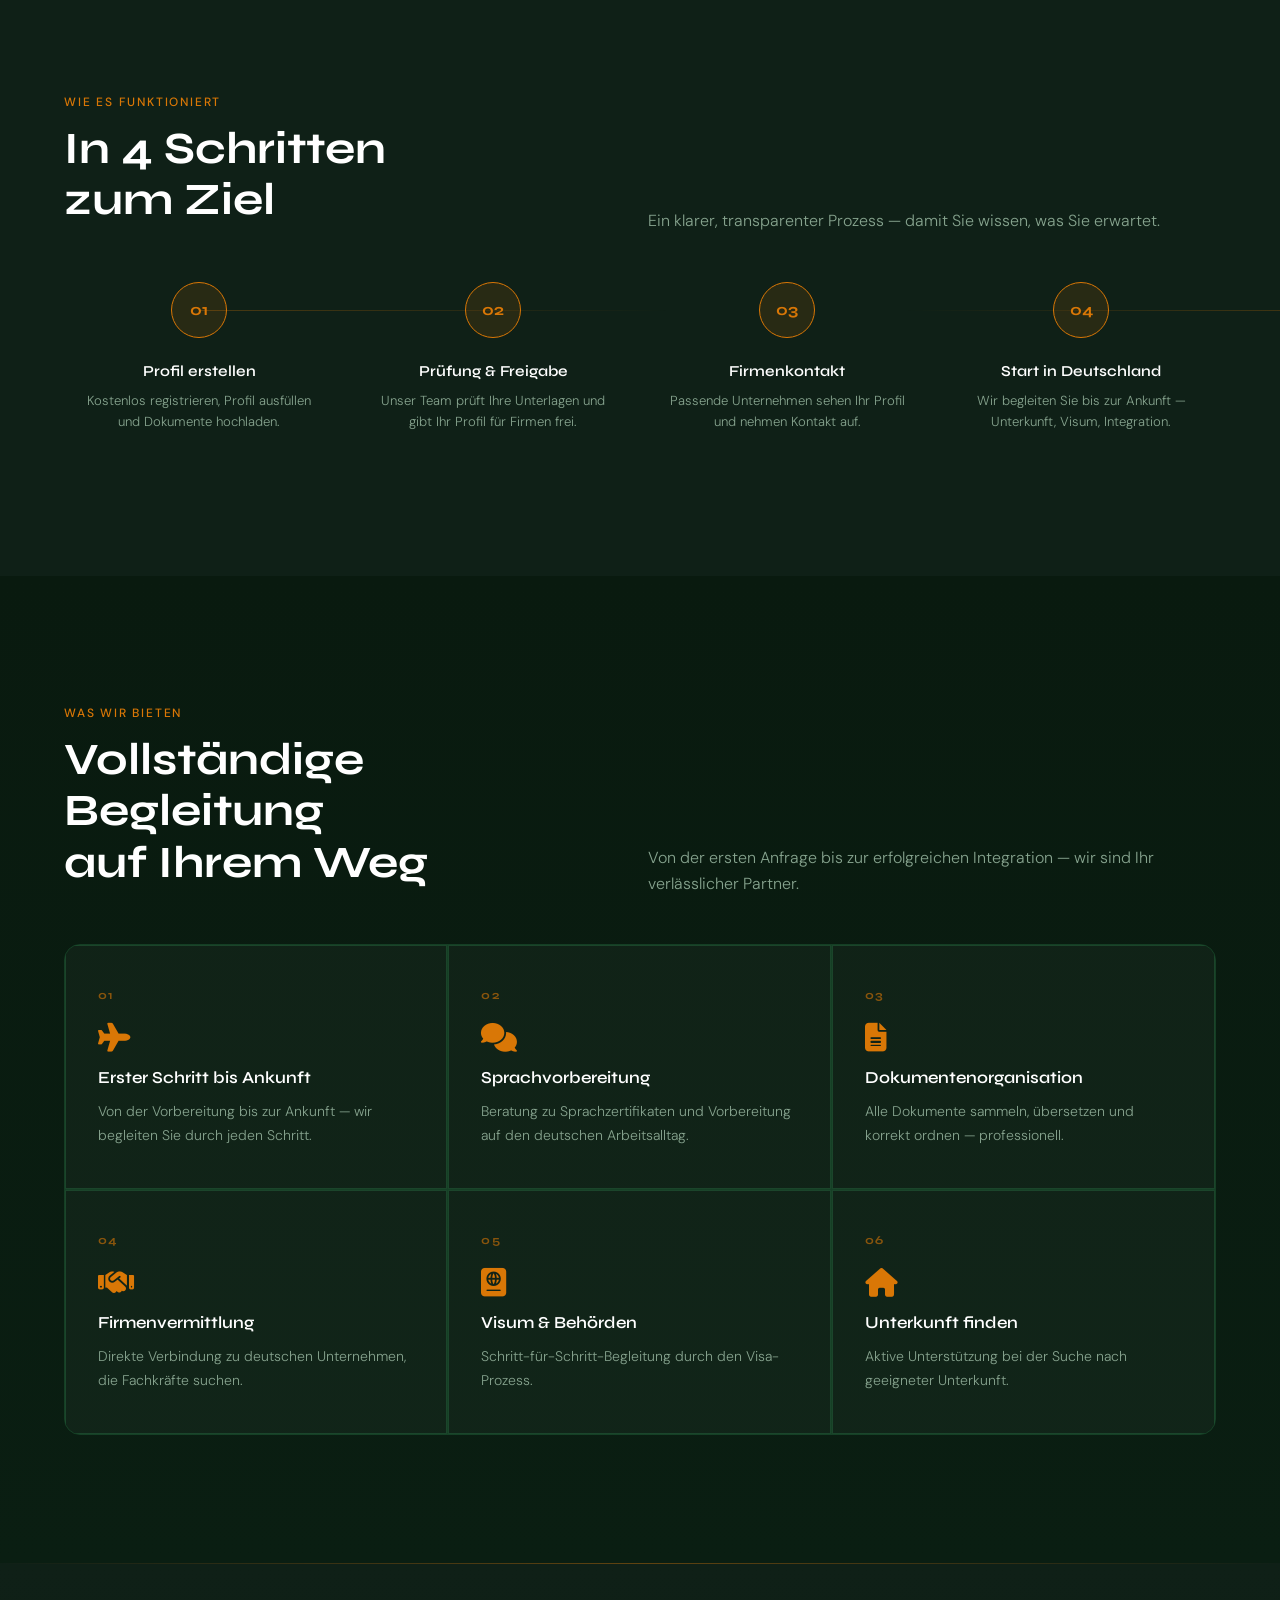
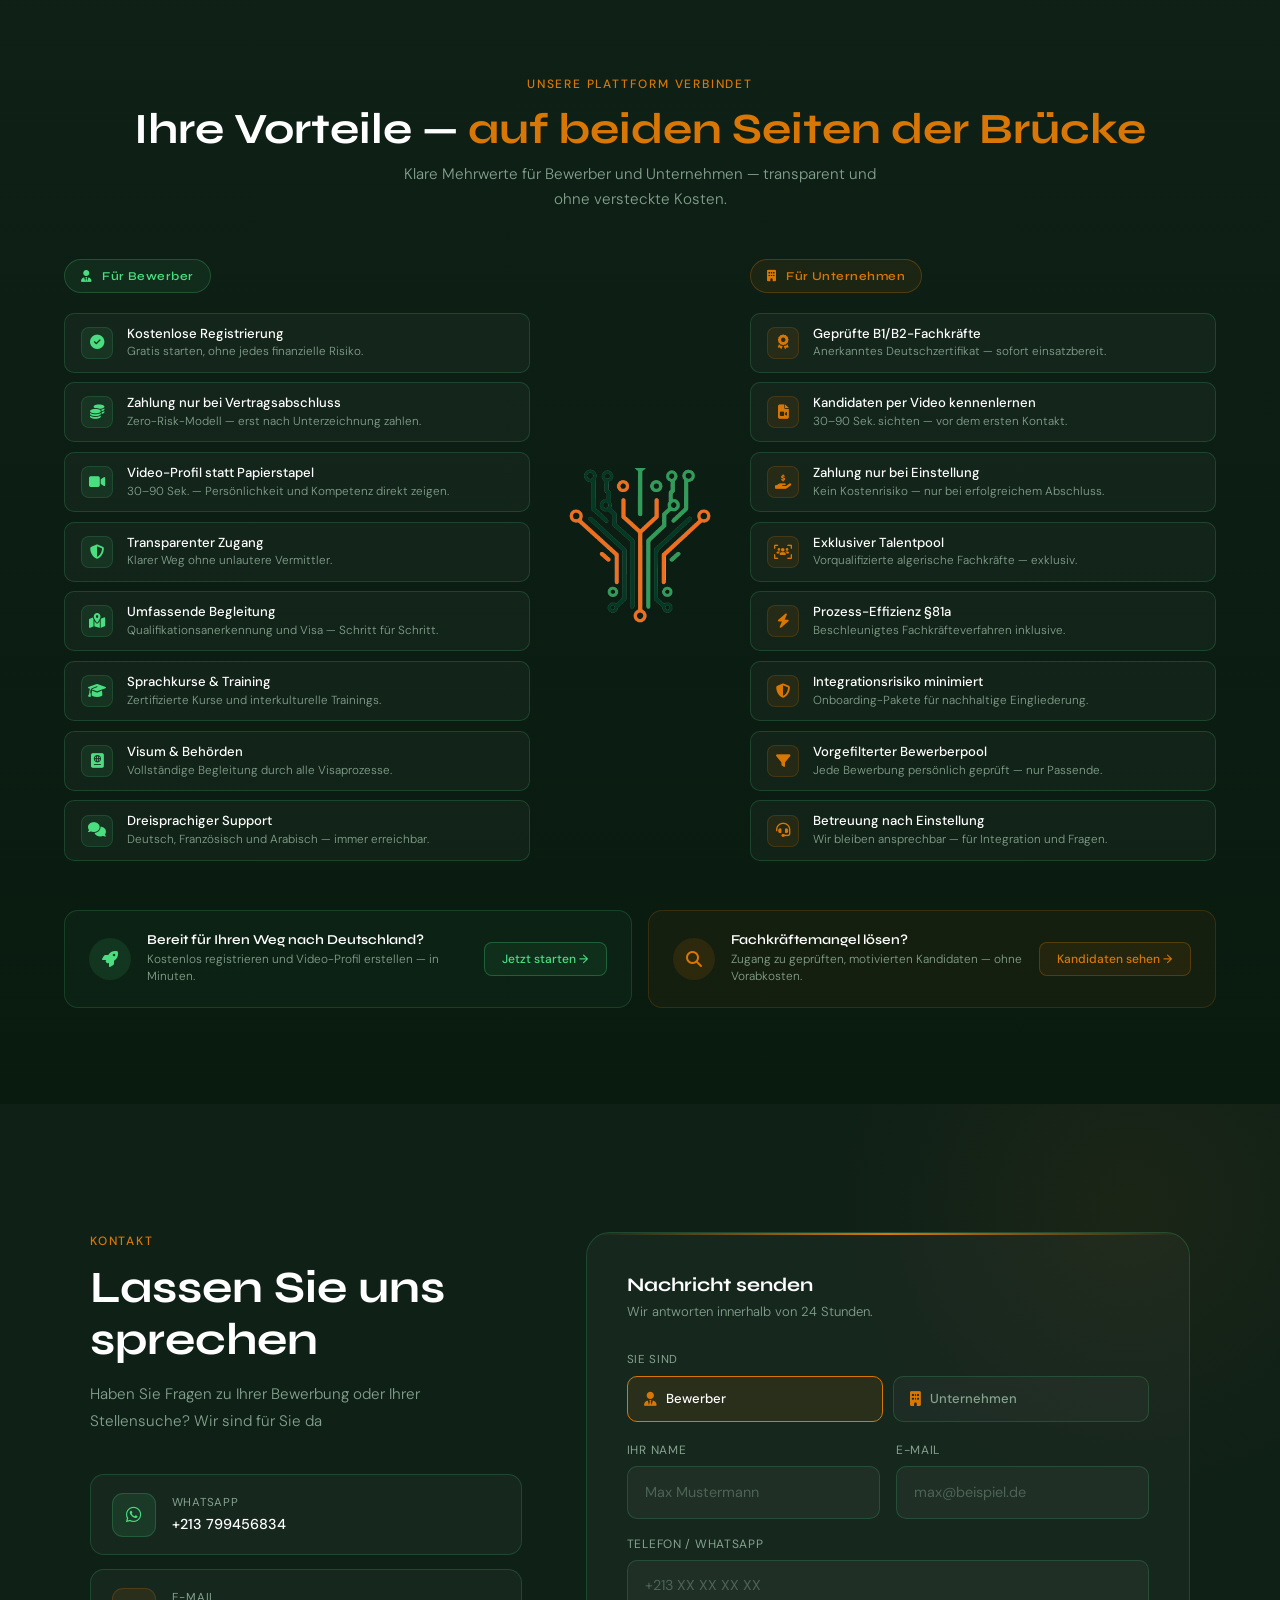
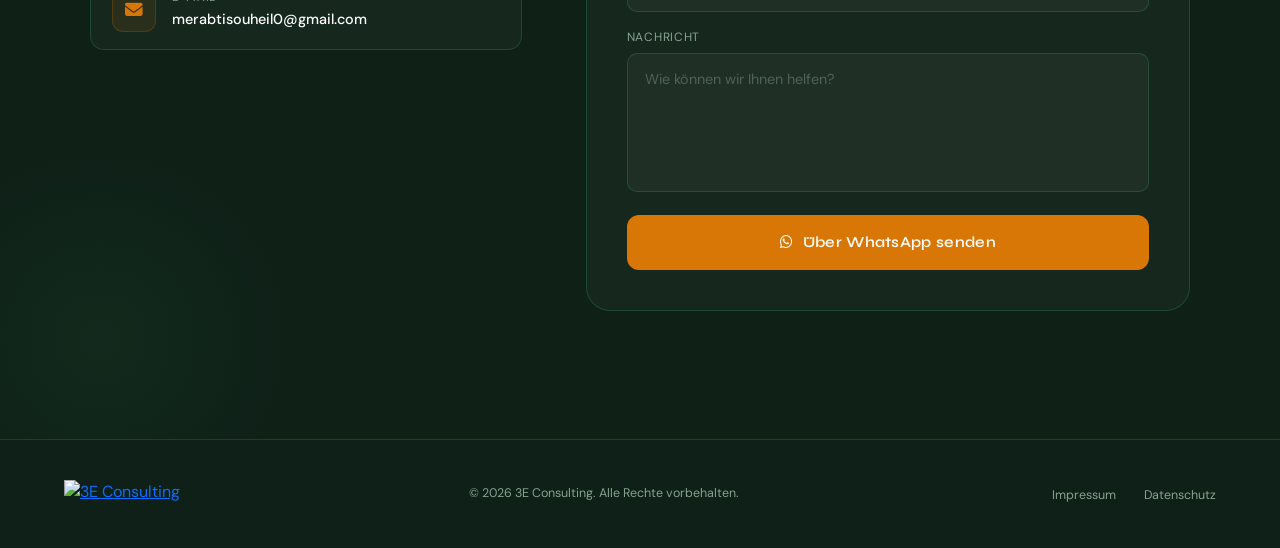
==== commit 6a53b1e1: "Update index.html" ====
--- a/index.html
+++ b/index.html
@@ -57,17 +57,15 @@
 
 /* ═══════════════ LOGO IMAGE ═══════════════ */
 .logo-img-main {
-  height: 52px;
+  height: 38px;
   width: auto;
   object-fit: contain;
-  mix-blend-mode: screen;
   display: block;
 }
 .logo-img-sm {
-  height: 36px;
+  height: 28px;
   width: auto;
   object-fit: contain;
-  mix-blend-mode: screen;
   display: block;
 }
 
@@ -851,7 +849,7 @@
 
     <!-- ✅ LOGO IMAGE — الهيدر -->
     <a href="index.html">
-      <img src="Logo.jpeg" alt="3E Consulting" class="logo-img-main">
+      <img src="Logo-cropped.png" alt="3E Consulting" class="logo-img-main">
     </a>
 
     <ul class="nav-desktop-links d-flex list-unstyled mb-0 gap-3 mx-auto">
@@ -928,7 +926,7 @@
 
     <!-- ✅ LOGO IMAGE — موبايل ناف -->
     <a href="index.html">
-      <img src="Logo.jpeg" alt="3E Consulting" class="logo-img-sm">
+      <img src="Logo-cropped.png" alt="3E Consulting" class="logo-img-sm">
     </a>
 
     <button class="mn-close" id="mobileNavClose" aria-label="Menü schließen">
@@ -1223,7 +1221,7 @@
 
     <!-- ✅ LOGO IMAGE — الفوتر -->
     <a href="index.html">
-      <img src="Logo.jpeg" alt="3E Consulting" class="logo-img-sm">
+      <img src="Logo-cropped.png" alt="3E Consulting" class="logo-img-sm">
     </a>
 
     <div class="footer-copy">© 2026 3E Consulting. Alle Rechte vorbehalten.</div>
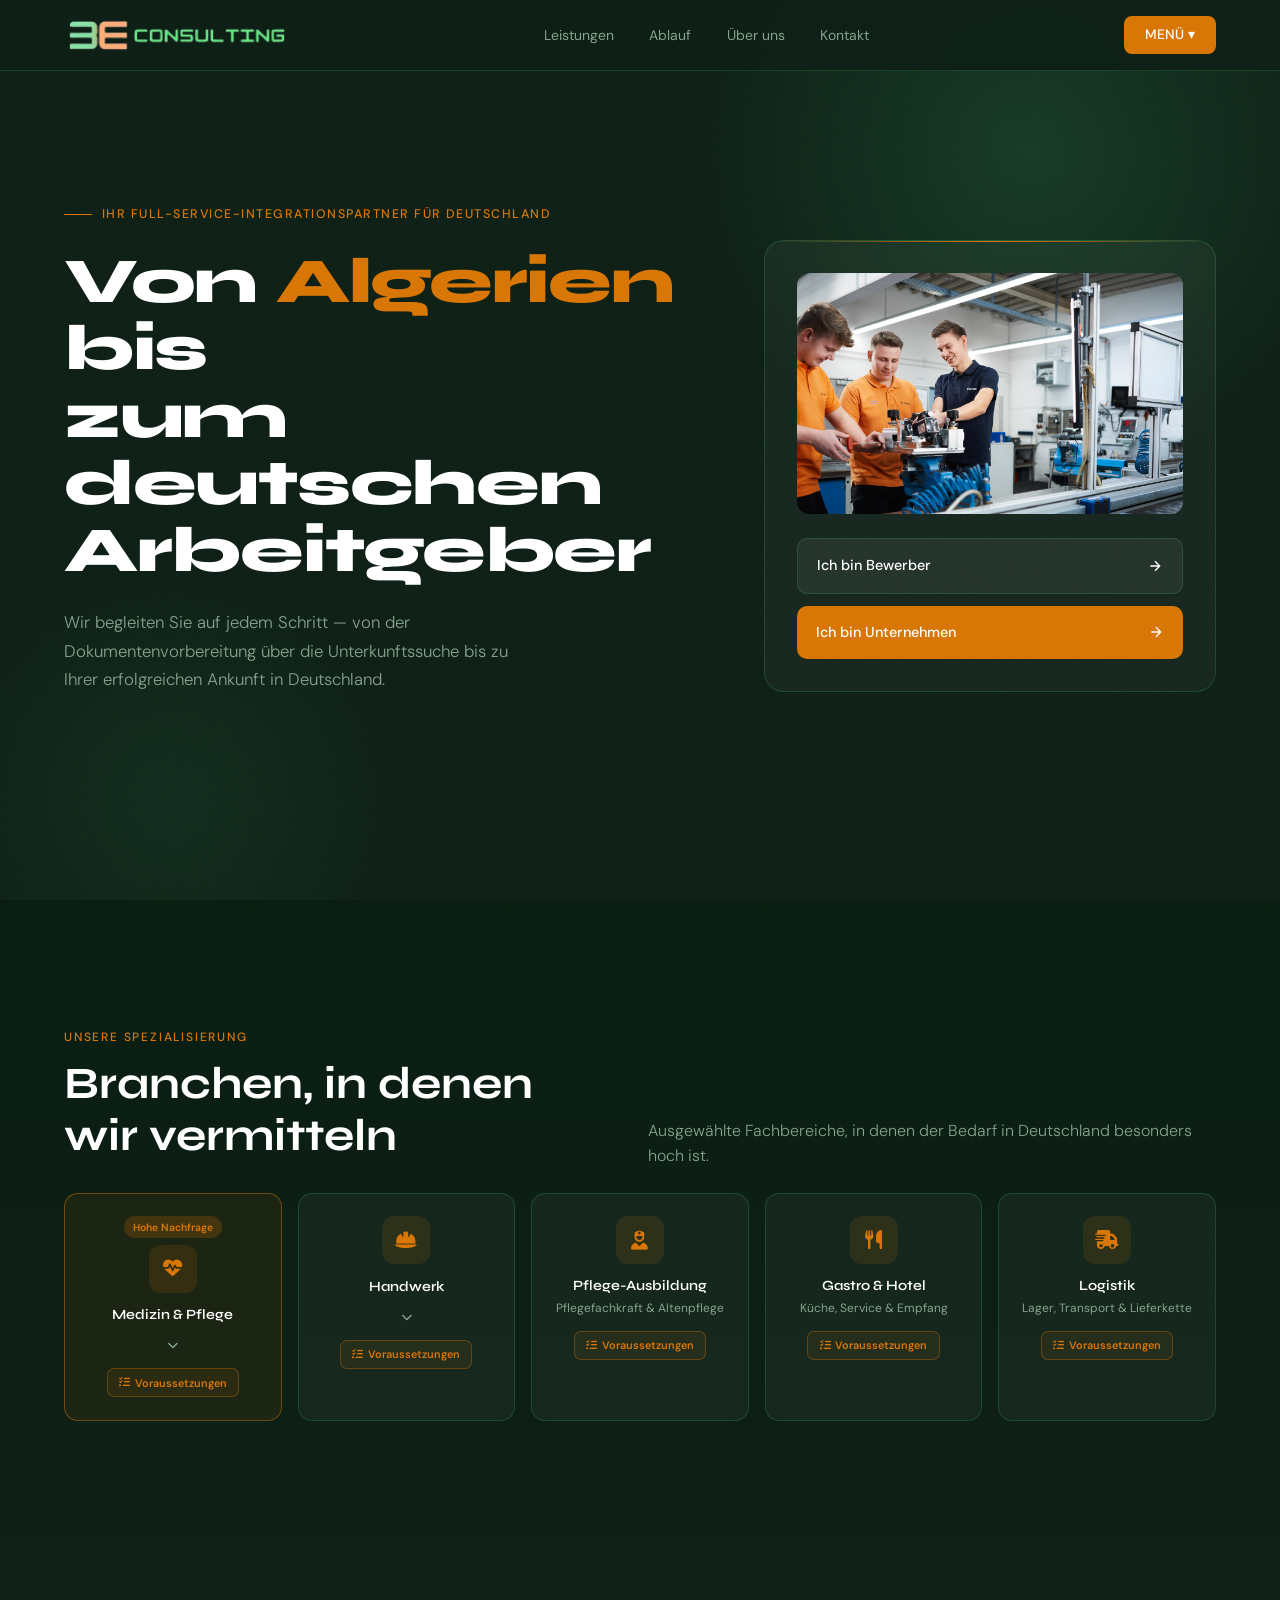
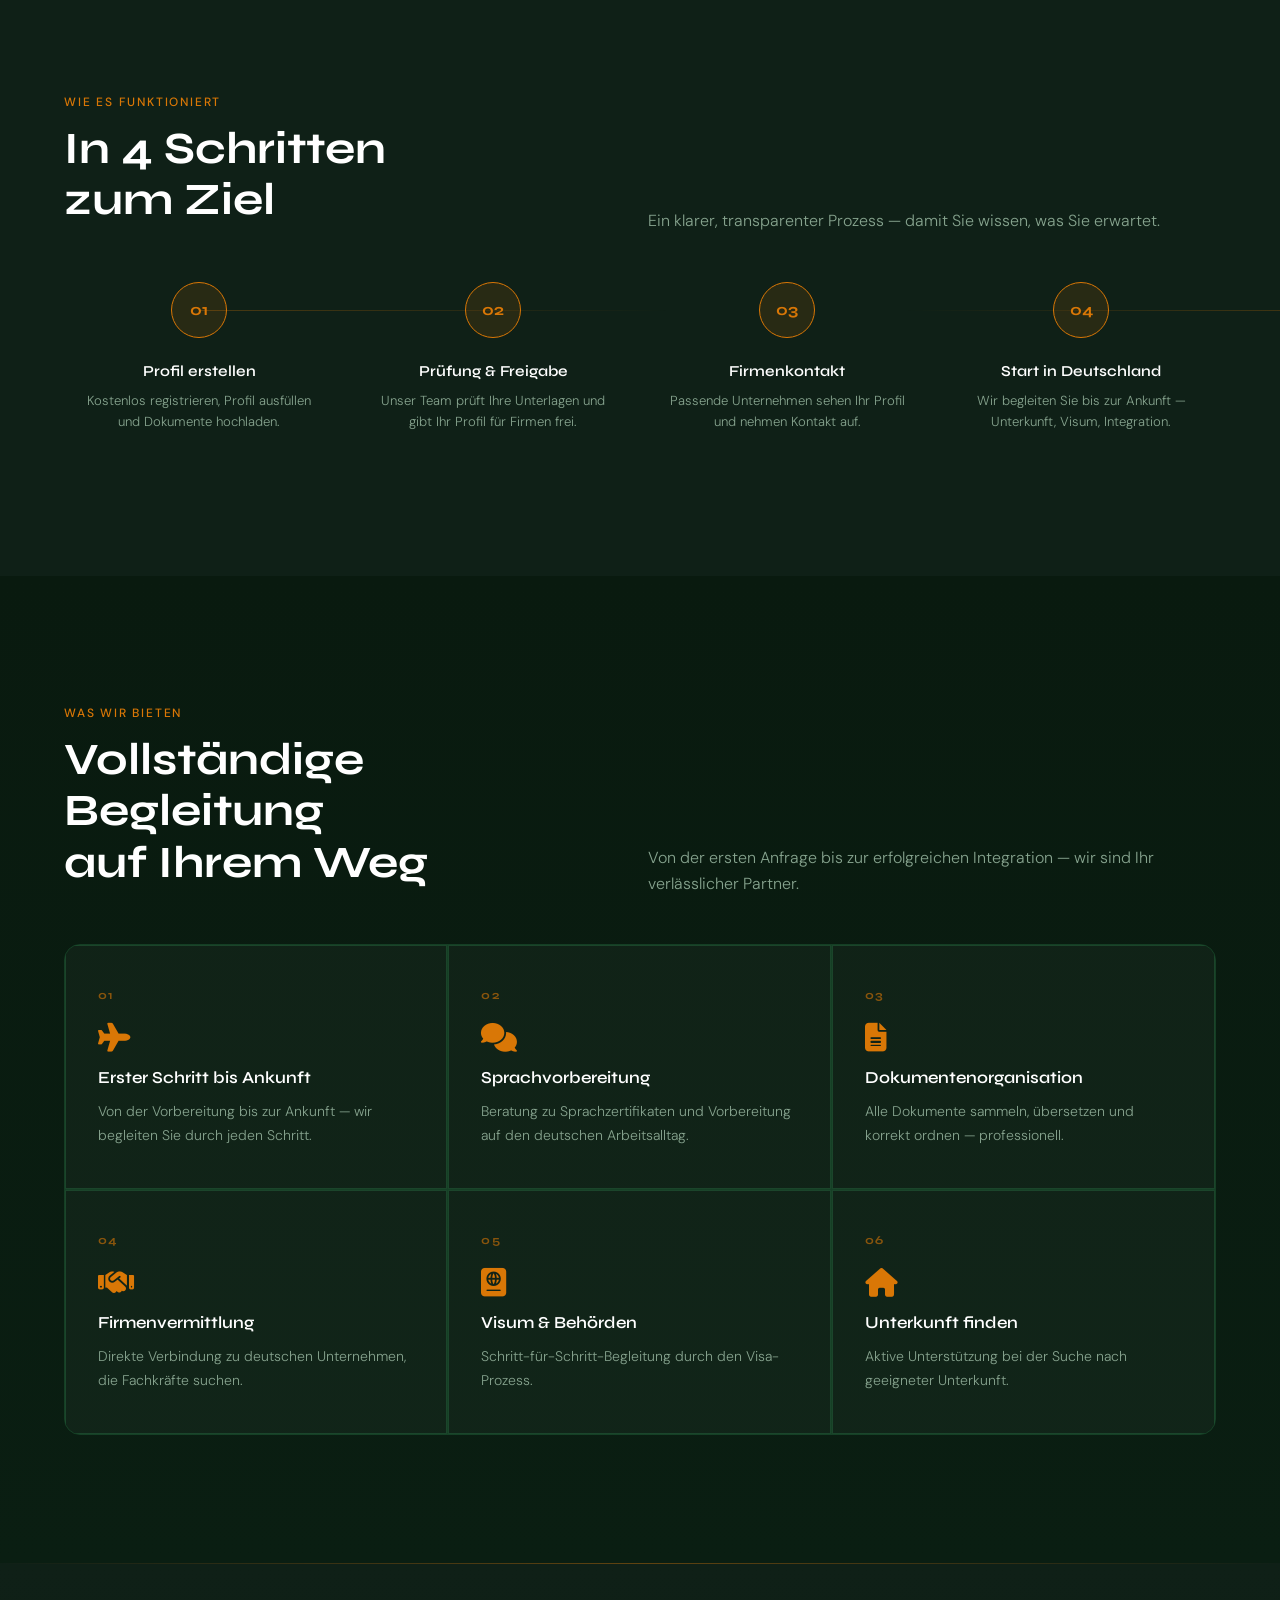
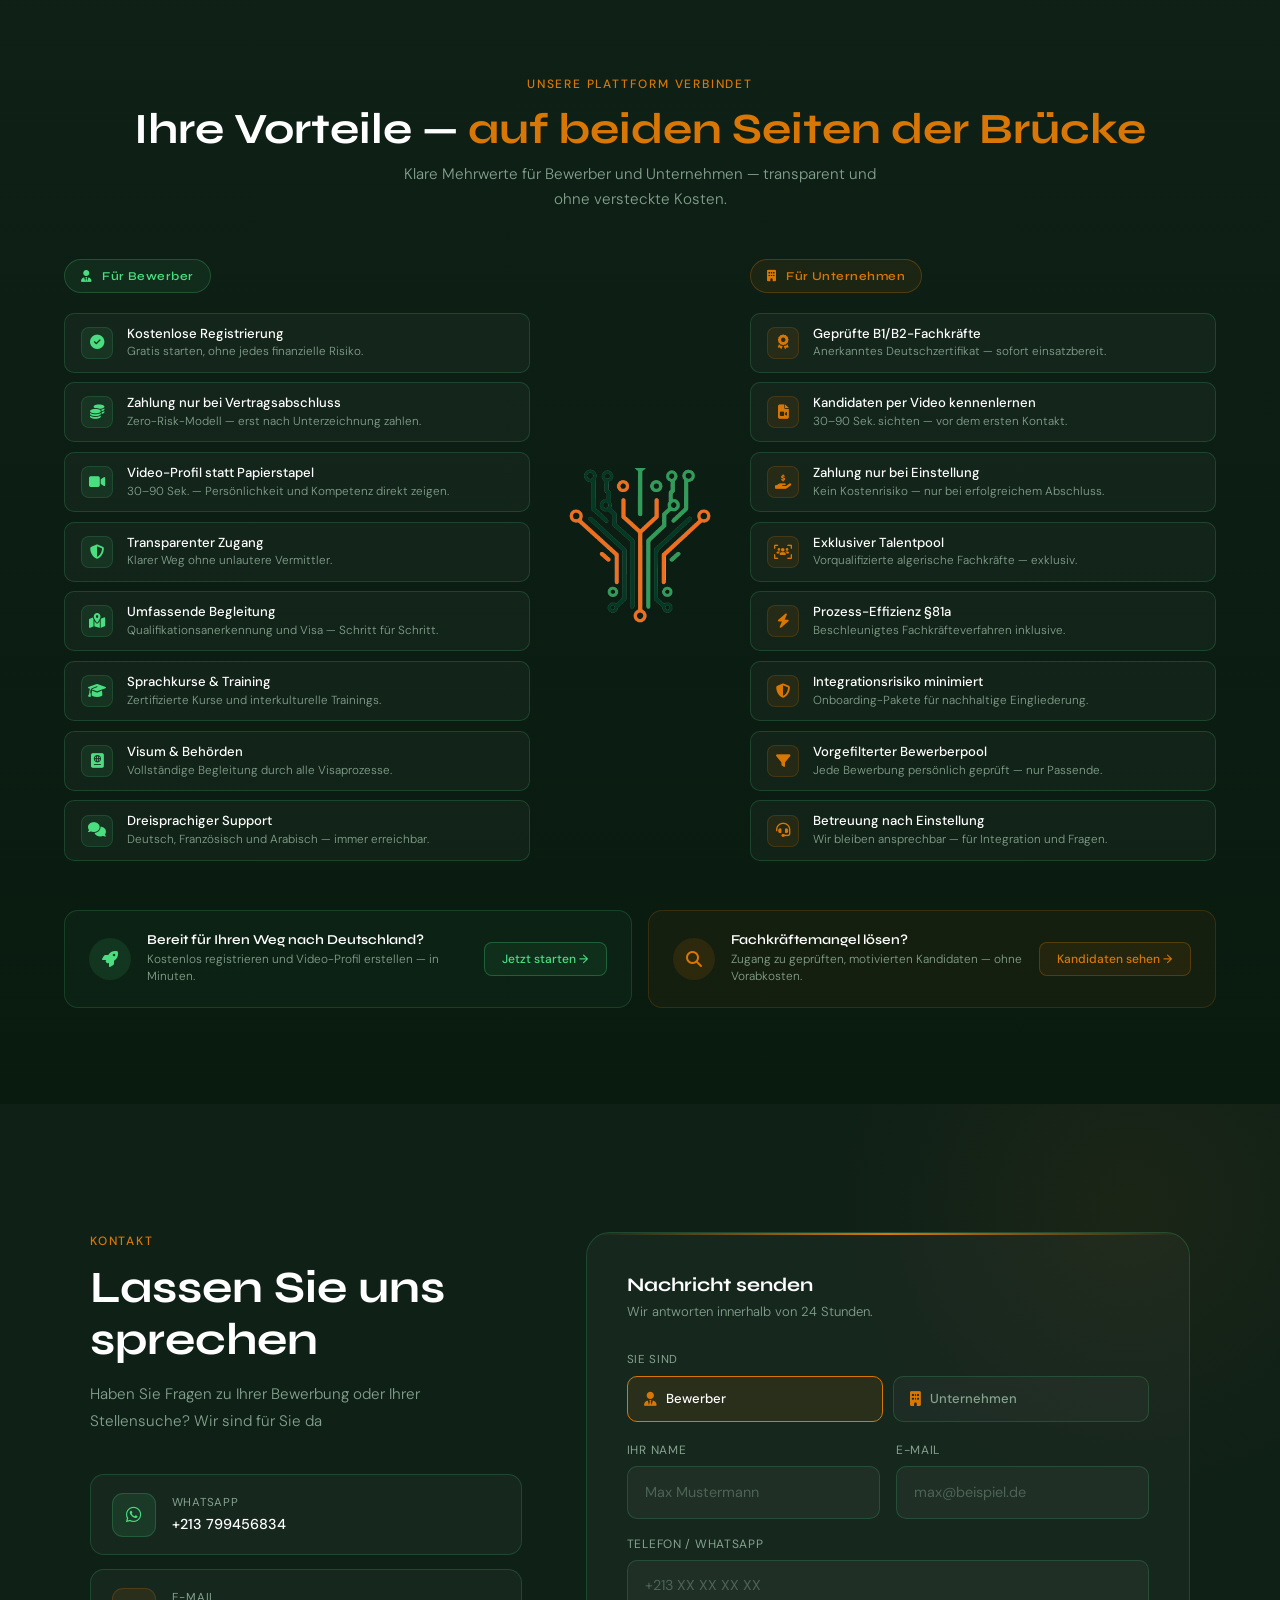
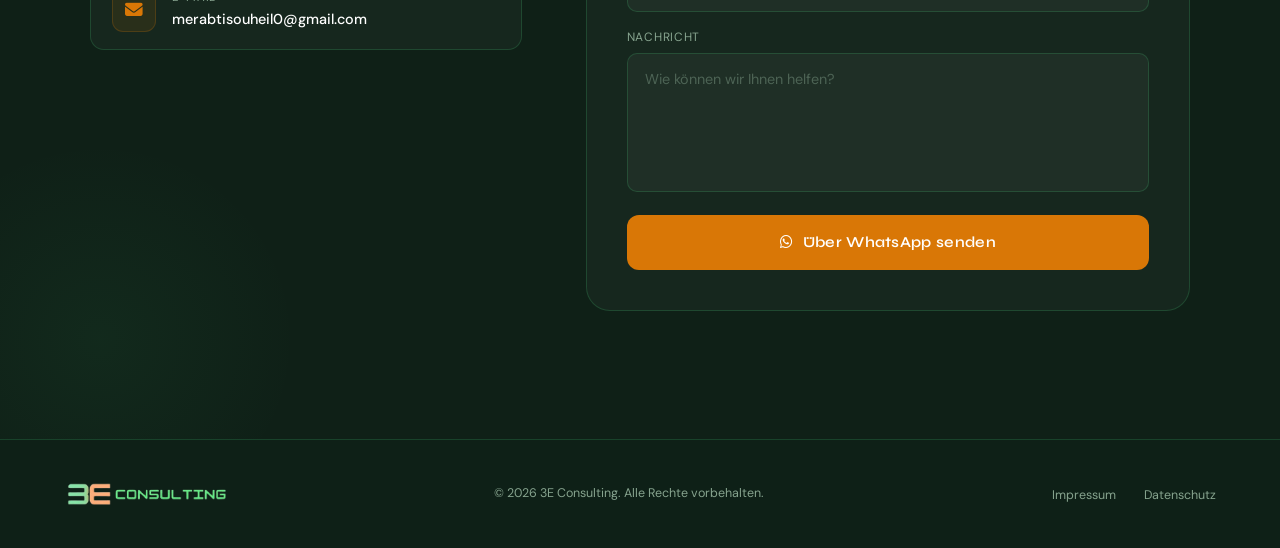
==== commit 2017ac59: "Update index.html" ====
--- a/index.html
+++ b/index.html
@@ -992,11 +992,11 @@
       <div class="col-12 col-lg-5 animate-fade">
         <div class="hero-card">
           <img src="karriere-berufe-industriemechaniker-hero-baeumer.jpg" alt="Azubi in Deutschland">
-          <a href="Registraion.Html" class="card-btn card-btn-company">
+          <a href="registraion.html" class="card-btn card-btn-company">
             Ich bin Bewerber
             <svg width="16" height="16" viewBox="0 0 24 24" fill="none" stroke="currentColor" stroke-width="2"><path d="M5 12h14M12 5l7 7-7 7"/></svg>
           </a>
-          <a href="login_company.php" class="card-btn card-btn-bewerber">
+          <a href="register_company.php" class="card-btn card-btn-bewerber">
             Ich bin Unternehmen
             <svg width="16" height="16" viewBox="0 0 24 24" fill="none" stroke="currentColor" stroke-width="2"><path d="M5 12h14M12 5l7 7-7 7"/></svg>
           </a>
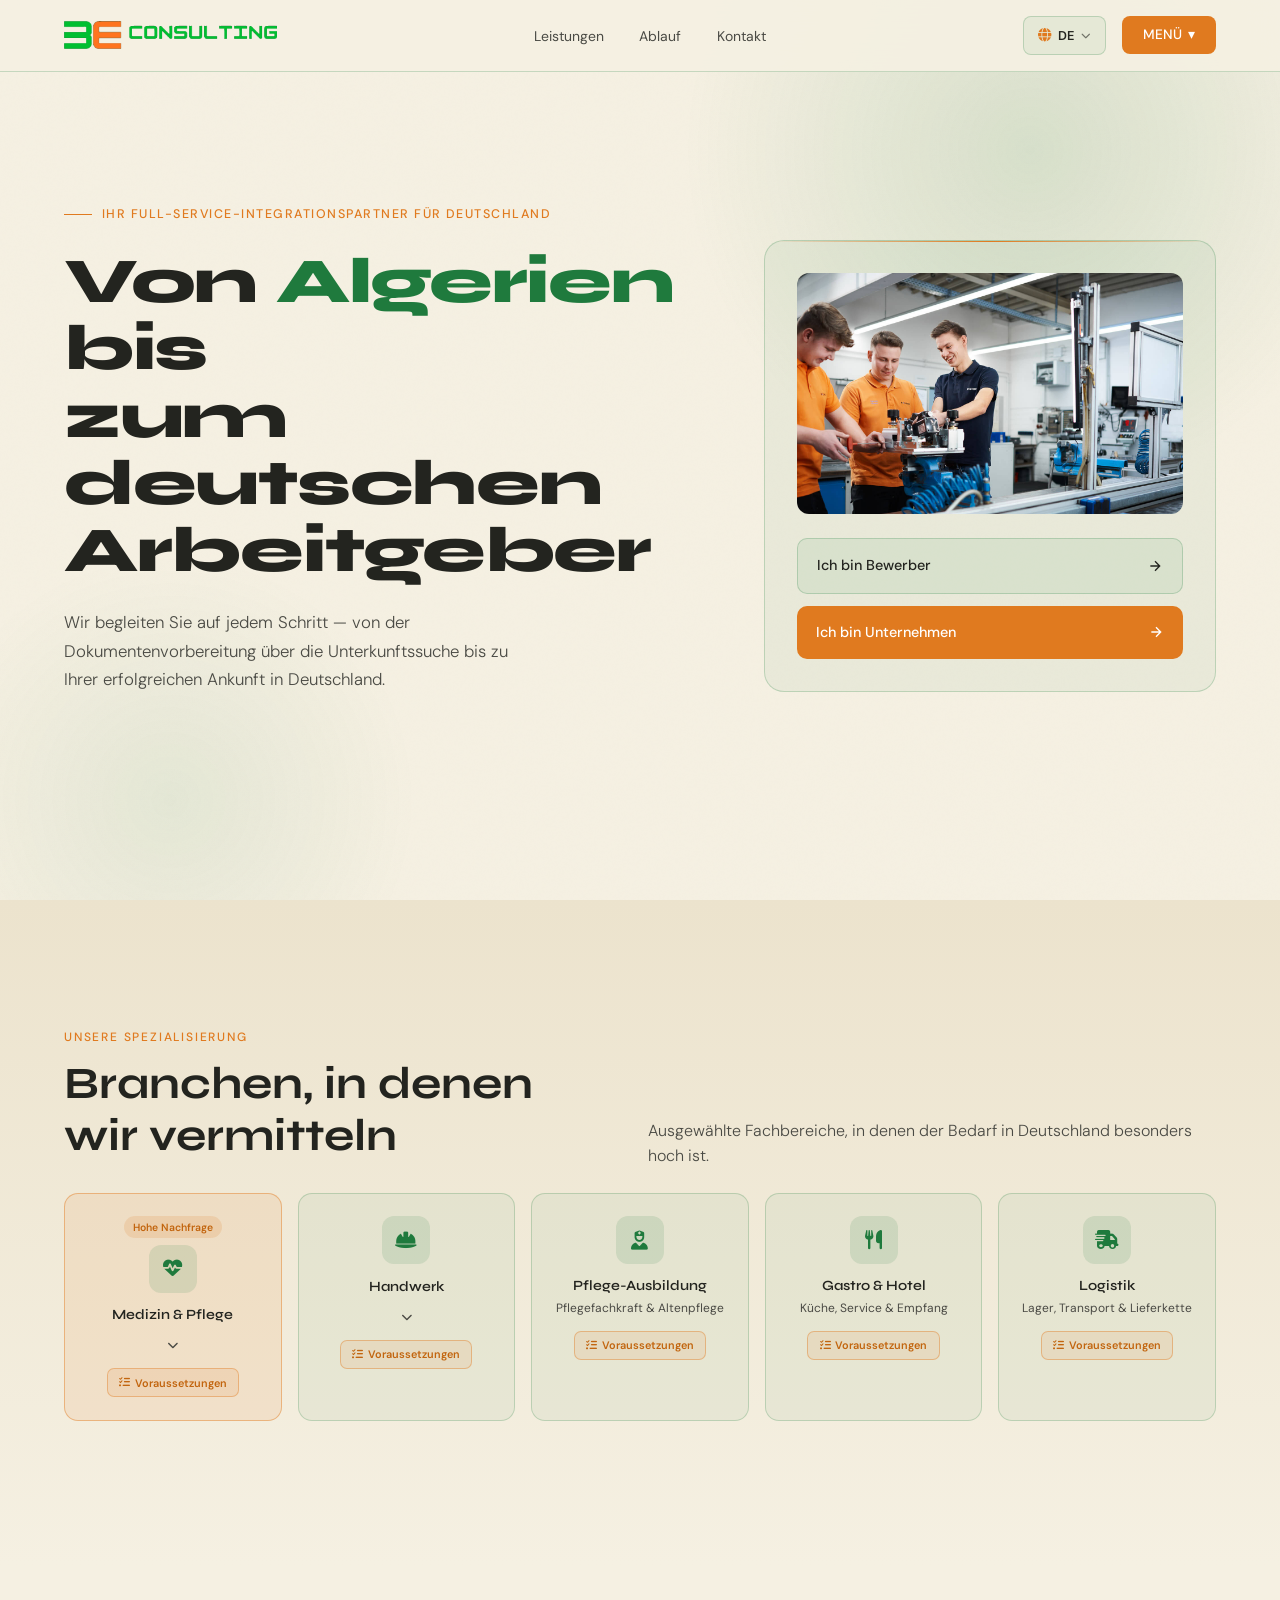
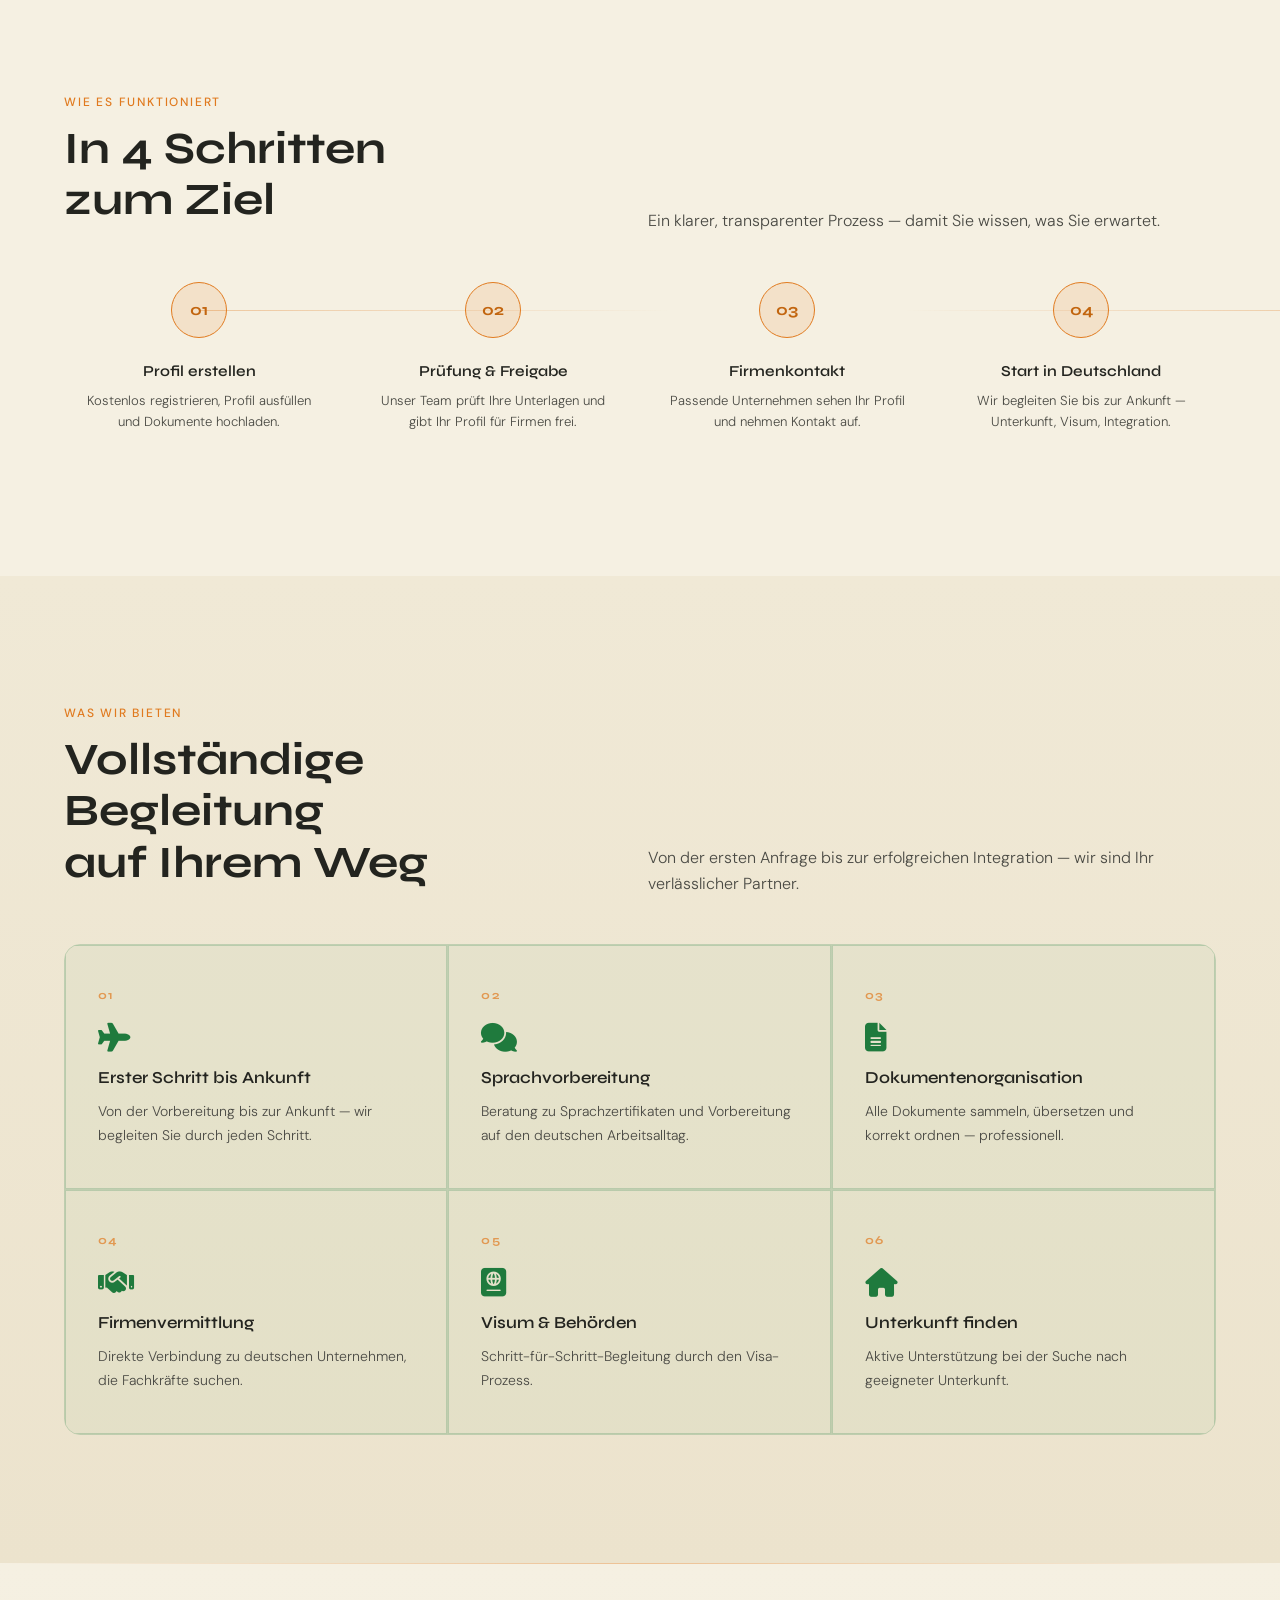
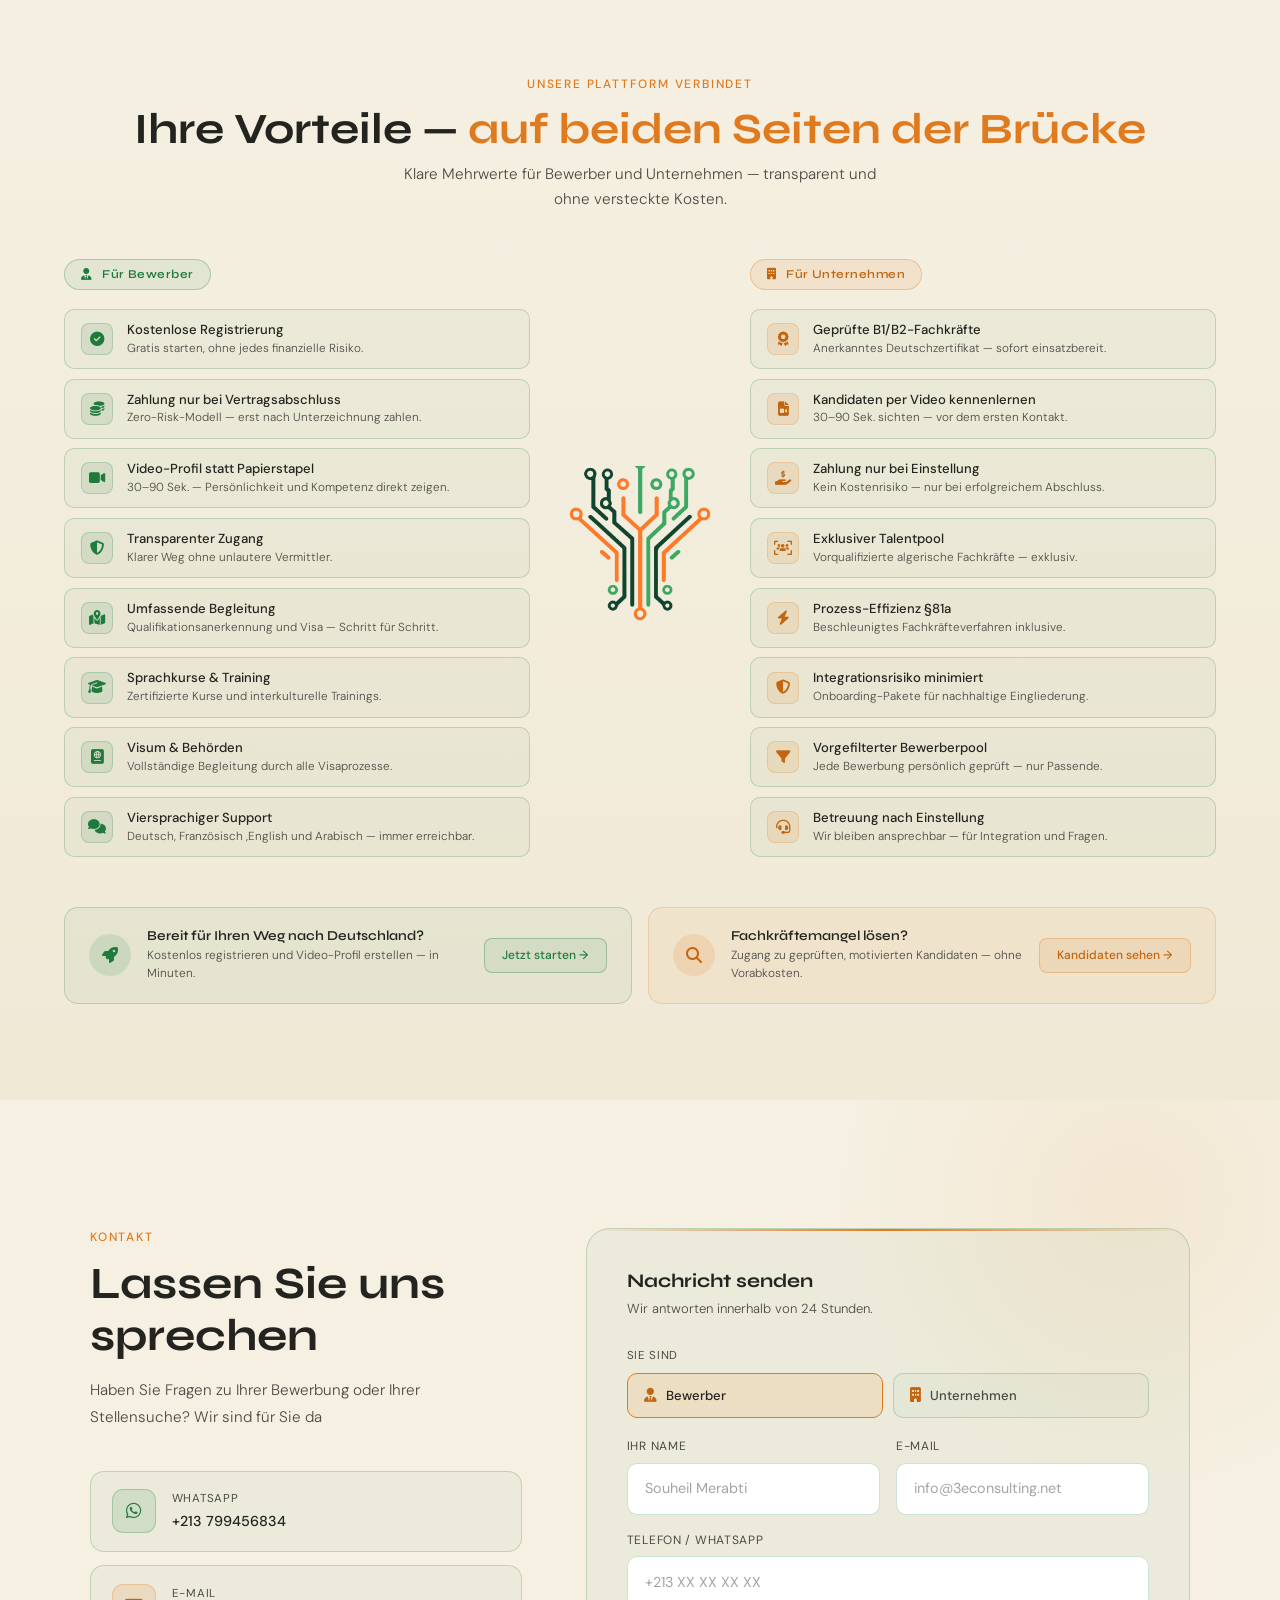
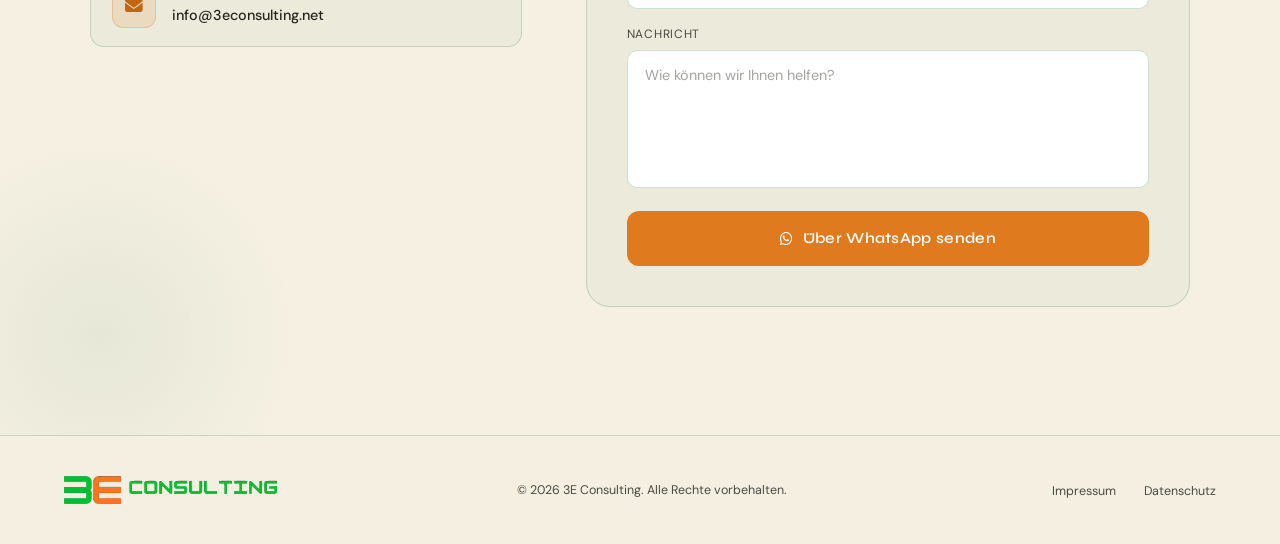
==== commit 2b84ab15: "Update index.html" ====
--- a/index.html
+++ b/index.html
@@ -1,32 +1,135 @@
 <!DOCTYPE html>
-<html lang="de">
+<html lang="de" dir="ltr" id="htmlRoot">
 <head>
 <meta charset="UTF-8">
 <meta name="viewport" content="width=device-width, initial-scale=1.0">
-<title>3E Consulting — Engage · Expand · Excel</title>
-
+
+<!-- ═══════════════ PRIMARY SEO META ═══════════════ -->
+<title id="pageTitle">3E Consulting | Fachkräftevermittlung Algerien – Deutschland</title>
+<meta name="description" content="3E Consulting vermittelt qualifizierte Fachkräfte aus Algerien an deutsche Unternehmen – mit persönlicher Begleitung bei Bewerbung, Visum, Sprache und Integration in Deutschland.">
+<meta name="keywords" content="Fachkräftevermittlung Algerien Deutschland, Recruiting Fachkräfte, Pflegekräfte Deutschland, Handwerker Vermittlung, Visum Fachkräfte, Fachkräfte Einwanderung Deutschland, Ausbildung Pflege Deutschland, Jobs für Algerier in Deutschland, 3E Consulting">
+<meta name="robots" content="index, follow, max-image-preview:large, max-snippet:-1, max-video-preview:-1">
+<meta name="language" content="German">
+<meta http-equiv="content-language" content="de">
+<meta name="theme-color" content="#f5f0e2">
+<meta name="author" content="3E Consulting">
+
+<!-- Canonical -->
+<link rel="canonical" href="https://3econsulting.net/">
+
+<!-- Favicon (reuses existing brand asset — no extra files required) -->
+<link rel="icon" type="image/png" href="Logo-cropped.png">
+<link rel="shortcut icon" href="Logo-cropped.png">
+<link rel="apple-touch-icon" href="Logo-cropped.png">
+
+<!-- ═══════════════ OPEN GRAPH ═══════════════ -->
+<meta property="og:type" content="website">
+<meta property="og:site_name" content="3E Consulting">
+<meta property="og:title" content="3E Consulting | Fachkräftevermittlung Algerien – Deutschland">
+<meta property="og:description" content="Wir begleiten Fachkräfte aus Algerien auf ihrem Weg nach Deutschland – von der Bewerbung über Visum und Sprachkurse bis zur erfolgreichen Vermittlung bei deutschen Unternehmen.">
+<meta property="og:url" content="https://3econsulting.net/">
+<meta property="og:image" content="https://3econsulting.net/Logo-cropped.png">
+<meta property="og:image:alt" content="3E Consulting Logo – Engage, Expand, Excel">
+<meta property="og:locale" content="de_DE">
+<meta property="og:locale:alternate" content="fr_FR">
+<meta property="og:locale:alternate" content="en_US">
+<meta property="og:locale:alternate" content="ar_AR">
+
+<!-- ═══════════════ TWITTER CARD ═══════════════ -->
+<meta name="twitter:card" content="summary_large_image">
+<meta name="twitter:title" content="3E Consulting | Fachkräftevermittlung Algerien – Deutschland">
+<meta name="twitter:description" content="Wir begleiten Fachkräfte aus Algerien auf ihrem Weg nach Deutschland – von der Bewerbung über Visum und Sprachkurse bis zur erfolgreichen Vermittlung bei deutschen Unternehmen.">
+<meta name="twitter:image" content="https://3econsulting.net/Logo-cropped.png">
+<meta name="twitter:image:alt" content="3E Consulting Logo – Engage, Expand, Excel">
+
+<!-- ═══════════════ STRUCTURED DATA (JSON-LD) ═══════════════ -->
+<!-- TODO: replace the placeholder street/city/postal code and opening hours below with your real business details -->
+<script type="application/ld+json">
+{
+  "@context": "https://schema.org",
+  "@graph": [
+    {
+      "@type": "Organization",
+      "@id": "https://3econsulting.net/#organization",
+      "name": "3E Consulting",
+      "url": "https://3econsulting.net/",
+      "logo": "https://3econsulting.net/Logo-cropped.png",
+      "description": "3E Consulting ist ein Full-Service-Integrationspartner, der qualifizierte Fachkräfte aus Algerien mit deutschen Unternehmen zusammenbringt und bei Bewerbung, Visum, Sprache und Integration begleitet.",
+      "contactPoint": [
+        {
+          "@type": "ContactPoint",
+          "telephone": "+213-799-456834",
+          "contactType": "customer service",
+          "email": "info@3econsulting.net",
+          "areaServed": ["DE", "DZ"],
+          "availableLanguage": ["German", "French", "English", "Arabic"]
+        }
+      ]
+    },
+    {
+      "@type": "LocalBusiness",
+      "@id": "https://3econsulting.net/#localbusiness",
+      "name": "3E Consulting",
+      "image": "https://3econsulting.net/Logo-cropped.png",
+      "url": "https://3econsulting.net/",
+      "telephone": "+213799456834",
+      "email": "info@3econsulting.net",
+      "priceRange": "$$",
+      "address": {
+        "@type": "PostalAddress",
+        "streetAddress": "PLATZHALTER – Straße und Hausnummer eintragen",
+        "addressLocality": "PLATZHALTER – Stadt eintragen",
+        "postalCode": "PLATZHALTER",
+        "addressCountry": "DZ"
+      },
+      "openingHoursSpecification": [
+        {
+          "@type": "OpeningHoursSpecification",
+          "dayOfWeek": ["Monday", "Tuesday", "Wednesday", "Thursday", "Friday"],
+        }
+      ]
+    },
+    {
+      "@type": "WebSite",
+      "@id": "https://3econsulting.net/#website",
+      "name": "3E Consulting",
+      "url": "https://3econsulting.net/",
+      "inLanguage": "de"
+    }
+  ]
+}
+</script>
+
+<!-- ═══════════════ STYLESHEETS ═══════════════ -->
+<!-- Bootstrap controls layout/grid — kept render-blocking on purpose to avoid layout shift -->
 <link rel="stylesheet" href="https://cdnjs.cloudflare.com/ajax/libs/bootstrap/5.3.3/css/bootstrap.min.css">
-<link rel="stylesheet" href="https://cdnjs.cloudflare.com/ajax/libs/font-awesome/6.4.0/css/all.min.css">
+
+<!-- Font Awesome is decorative (icons only) — loaded non-blocking via preload/swap -->
+<link rel="preload" as="style" href="https://cdnjs.cloudflare.com/ajax/libs/font-awesome/6.4.0/css/all.min.css" onload="this.onload=null;this.rel='stylesheet'">
+<noscript><link rel="stylesheet" href="https://cdnjs.cloudflare.com/ajax/libs/font-awesome/6.4.0/css/all.min.css"></noscript>
+
 <link rel="preconnect" href="https://fonts.googleapis.com">
-<link href="https://fonts.googleapis.com/css2?family=Syne:wght@400;600;700;800&family=DM+Sans:ital,wght@0,300;0,400;0,500;1,300&family=Share+Tech+Mono&family=Orbitron:wght@700;800;900&display=swap" rel="stylesheet">
+<link rel="preconnect" href="https://fonts.gstatic.com" crossorigin>
+<link href="https://fonts.googleapis.com/css2?family=Syne:wght@400;600;700;800&family=DM+Sans:ital,wght@0,300;0,400;0,500;1,300&family=Share+Tech+Mono&family=Orbitron:wght@700;800;900&family=Cairo:wght@400;600;700;800&display=swap" rel="stylesheet">
 
 <style>
 /* ═══════════════ CSS VARIABLES ═══════════════ */
 :root {
-  --navy: #0f2017;
-  --navy-dark: #091a0f;
-  --blue: #14532d;
-  --accent: #d97706;
-  --accent-hover: #b45309;
-  --bright: #4ade80;
-  --gold: #fbbf24;
-  --white: #ffffff;
-  --light: #f5f0e8;
-  --muted: #86a38e;
-  --border: rgba(74,222,128,.18);
-  --glass: rgba(255,255,255,.04);
+  --navy: #f5f0e2;
+  --navy-dark: #eee6d2;
+  --blue: #1f7a3d;
+  --accent: #e07a1f;
+  --accent-hover: #c2650f;
+  --bright: #1f7a3d;
+  --gold: #e07a1f;
+  --white: #23241f;
+  --light: #23241f;
+  --muted: #4a4a44;
+  --border: rgba(31,122,61,.22);
+  --glass: rgba(31,122,61,.05);
   --font-display: 'Syne', sans-serif;
   --font-body: 'DM Sans', sans-serif;
+  --font-ar: 'Cairo', sans-serif;
 }
 
 *, *::before, *::after { box-sizing: border-box; }
@@ -55,6 +158,27 @@
 .fw-300 { font-weight: 300; }
 .fw-500 { font-weight: 500; }
 
+/* ═══════════════ RTL SUPPORT ═══════════════ */
+html[dir="rtl"] body { font-family: var(--font-ar); }
+html[dir="rtl"] h1, html[dir="rtl"] h2, html[dir="rtl"] h3, html[dir="rtl"] h4,
+html[dir="rtl"] .font-display,
+html[dir="rtl"] .hero h1, html[dir="rtl"] .section-title, html[dir="rtl"] .bridge-title,
+html[dir="rtl"] .fb-main-card h3, html[dir="rtl"] .fb-standalone h3,
+html[dir="rtl"] .pstep h3, html[dir="rtl"] .svc-card h3,
+html[dir="rtl"] .about-section h2, html[dir="rtl"] .contact-info-side h2,
+html[dir="rtl"] .contact-form-side h3, html[dir="rtl"] .bb-text h4,
+html[dir="rtl"] .mn2-chatbot-btn strong, html[dir="rtl"] .col-label,
+html[dir="rtl"] .btn-submit, html[dir="rtl"] .mn-cta-primary { font-family: var(--font-ar); }
+html[dir="rtl"] .mn-link-arrow,
+html[dir="rtl"] .fa-chevron-right,
+html[dir="rtl"] .mn2-chatbot-btn > i:last-child { transform: scaleX(-1); }
+html[dir="rtl"] .hero-eyebrow::before { display: none; }
+html[dir="rtl"] .btn-primary-3e svg,
+html[dir="rtl"] .btn-secondary-3e svg,
+html[dir="rtl"] .card-btn svg { transform: scaleX(-1); }
+html[dir="rtl"] .footer-links a { margin-left: 0; margin-right: 1.5rem; }
+html[dir="rtl"] .bb-btn { margin-left: 0; margin-right: auto; }
+
 /* ═══════════════ LOGO IMAGE ═══════════════ */
 .logo-img-main {
   height: 38px;
@@ -75,7 +199,7 @@
   top: 0; left: 0; right: 0;
   z-index: 1050;
   padding: 1rem 5vw;
-  background: rgba(15,32,23,.92);
+  background: rgba(245,240,226,.92);
   backdrop-filter: blur(20px);
   border-bottom: 1px solid var(--border);
 }
@@ -90,7 +214,7 @@
 
 .btn-menu {
   background: var(--accent);
-  color: var(--white) !important;
+  color: #fff !important;
   padding: .55rem 1.3rem;
   border-radius: 8px;
   font-size: .85rem;
@@ -101,6 +225,7 @@
   align-items: center;
   gap: .4rem;
   transition: background .2s, transform .15s;
+  white-space: nowrap;
 }
 .btn-menu:hover { background: var(--accent-hover); transform: translateY(-1px); }
 
@@ -112,15 +237,16 @@
   max-width: 420px;
   max-height: 75vh;
   overflow-y: auto;
-  background: rgba(15,32,23,.97);
+  background: rgba(250,247,238,.98);
   border: 1px solid var(--border);
   border-radius: 12px;
   padding: 1rem;
   backdrop-filter: blur(20px);
-  box-shadow: 0 20px 50px rgba(0,0,0,.4);
+  box-shadow: 0 20px 50px rgba(0,0,0,.12);
   z-index: 200;
   display: none;
 }
+html[dir="rtl"] .nav-dropdown-panel { right: auto; left: 0; }
 .nav-dropdown-panel.open { display: block; }
 
 .menu-list { list-style: none; margin: 0; padding: 0; }
@@ -141,7 +267,7 @@
   text-align: left;
   transition: background .15s, color .15s;
 }
-.menu-toggle-btn:hover, .menu-toggle-btn.open { background: var(--glass); color: var(--bright); }
+.menu-toggle-btn:hover, .menu-toggle-btn.open { background: var(--glass); color: var(--blue); }
 .menu-toggle-btn::after {
   content: '›';
   font-size: 1.1rem;
@@ -163,10 +289,10 @@
   border-radius: 8px;
   transition: background .15s;
 }
-.menu-l1 > li > a:hover { background: var(--glass); color: var(--bright); }
+.menu-l1 > li > a:hover { background: var(--glass); color: var(--blue); }
 .menu-l2 { padding-left: .5rem; margin-top: .25rem; border-left: 2px solid var(--border); display: none; }
 .menu-l2.open { display: block; }
-.menu-l3 { padding-left: .75rem; margin: .25rem 0 .5rem; border-left: 2px solid rgba(217,119,6,.3); display: none; }
+.menu-l3 { padding-left: .75rem; margin: .25rem 0 .5rem; border-left: 2px solid rgba(224,122,31,.3); display: none; }
 .menu-l3.open { display: block; }
 .menu-l3 a {
   display: block;
@@ -192,17 +318,95 @@
   display: none;
   align-items: center;
   transition: background .2s, border-color .2s;
+  flex-shrink: 0;
 }
 .hamburger-btn:hover {
-  background: rgba(217,119,6,.1);
-  border-color: rgba(217,119,6,.4);
+  background: rgba(224,122,31,.1);
+  border-color: rgba(224,122,31,.4);
+}
+
+/* ═══════════════ LANGUAGE SWITCHER (simple & professional, no flags) ═══════════════ */
+.lang-switch-wrap { position: relative; flex-shrink: 0; }
+.btn-lang {
+  background: rgba(31,122,61,.06);
+  border: 1px solid var(--border);
+  color: var(--white);
+  padding: .55rem .85rem;
+  border-radius: 8px;
+  font-size: .8rem;
+  font-weight: 600;
+  cursor: pointer;
+  display: inline-flex;
+  align-items: center;
+  gap: .4rem;
+  transition: background .2s, border-color .2s;
+  white-space: nowrap;
+  font-family: var(--font-body);
+  letter-spacing: .02em;
+}
+.btn-lang:hover { background: rgba(224,122,31,.1); border-color: rgba(224,122,31,.4); }
+.btn-lang i.fa-globe { font-size: .85rem; color: var(--accent); }
+.btn-lang i.fa-chevron-down { font-size: .6rem; opacity: .6; }
+.lang-dropdown-panel {
+  position: absolute;
+  top: calc(100% + .6rem);
+  right: 0;
+  min-width: 160px;
+  background: rgba(250,247,238,.98);
+  border: 1px solid var(--border);
+  border-radius: 12px;
+  padding: .4rem;
+  backdrop-filter: blur(20px);
+  box-shadow: 0 20px 50px rgba(0,0,0,.12);
+  z-index: 200;
+  display: none;
+}
+html[dir="rtl"] .lang-dropdown-panel { right: auto; left: 0; }
+.lang-dropdown-panel.open { display: block; }
+.lang-option {
+  display: flex; align-items: center; justify-content: space-between;
+  gap: .6rem;
+  padding: .6rem .75rem;
+  border-radius: 8px;
+  color: var(--muted);
+  font-size: .84rem;
+  font-weight: 500;
+  cursor: pointer;
+  transition: all .15s;
+  background: none; border: none; width: 100%;
+  text-align: left; font-family: var(--font-body);
+}
+html[dir="rtl"] .lang-option { text-align: right; }
+.lang-option:hover { background: rgba(224,122,31,.08); color: var(--white); }
+.lang-option.lang-active { background: rgba(224,122,31,.14); color: var(--white); }
+.lang-option .check { color: var(--accent); font-size: .7rem; opacity: 0; }
+.lang-option.lang-active .check { opacity: 1; }
+
+.mn-lang-row { display: grid; grid-template-columns: repeat(4,1fr); gap: .4rem; }
+.mn-lang-btn {
+  padding: .55rem .3rem;
+  border-radius: 9px;
+  border: 1px solid var(--border);
+  background: rgba(31,122,61,.05);
+  color: var(--muted);
+  font-size: .72rem; font-weight: 600;
+  cursor: pointer; font-family: var(--font-body);
+  transition: all .18s;
+}
+.mn-lang-btn:hover { border-color: rgba(224,122,31,.4); color: var(--white); }
+.mn-lang-btn.mn-lang-active { border-color: var(--accent); background: rgba(224,122,31,.12); color: var(--white); }
+
+@media (max-width: 991px) {
+  .btn-lang span.lang-txt { display: none; }
+  .btn-lang { padding: .55rem .65rem; }
+  .btn-lang i.fa-chevron-down { display: none; }
 }
 
 /* ═══════════════ MOBILE NAV V2 ═══════════════ */
 .mobile-nav-overlay {
   position: fixed;
   inset: 0;
-  background: rgba(0,0,0,.55);
+  background: rgba(30,30,25,.45);
   z-index: 1055;
   opacity: 0;
   pointer-events: none;
@@ -215,8 +419,8 @@
   position: fixed;
   top: 0; left: 0; bottom: 0;
   width: min(320px, 88vw);
-  background: linear-gradient(160deg, #0d2619 0%, #091a0f 100%);
-  border-right: 1px solid rgba(74,222,128,.14);
+  background: linear-gradient(160deg, #faf7ee 0%, #f0e9d6 100%);
+  border-right: 1px solid rgba(31,122,61,.16);
   z-index: 1060;
   display: flex;
   flex-direction: column;
@@ -224,21 +428,28 @@
   transition: transform .32s cubic-bezier(.4,0,.2,1);
   overflow: hidden;
 }
+html[dir="rtl"] .mobile-nav {
+  left: auto; right: 0;
+  border-right: none;
+  border-left: 1px solid rgba(31,122,61,.16);
+  transform: translateX(100%);
+}
 .mobile-nav.open { transform: translateX(0); }
 
 .mn-header {
   display: flex;
   align-items: center;
   justify-content: space-between;
+  gap: .75rem;
   padding: 1rem 1.1rem .85rem;
-  border-bottom: 1px solid rgba(74,222,128,.1);
+  border-bottom: 1px solid rgba(31,122,61,.12);
   flex-shrink: 0;
 }
-.mn-brand { display: flex; align-items: center; gap: 8px; text-decoration: none; }
+.mn-brand { display: flex; align-items: center; gap: 8px; text-decoration: none; flex-shrink: 0; min-width: 0; }
 .mn-brand img { height: 30px; width: 30px; border-radius: 7px; object-fit: cover; }
 .mn-close {
-  background: rgba(255,255,255,.06);
-  border: 1px solid rgba(255,255,255,.1);
+  background: rgba(31,122,61,.06);
+  border: 1px solid rgba(31,122,61,.14);
   border-radius: 8px;
   color: var(--muted);
   width: 34px; height: 34px;
@@ -248,7 +459,7 @@
   transition: background .15s, color .15s;
   flex-shrink: 0;
 }
-.mn-close:hover { background: rgba(217,119,6,.15); color: var(--accent); border-color: rgba(217,119,6,.3); }
+.mn-close:hover { background: rgba(224,122,31,.15); color: var(--accent); border-color: rgba(224,122,31,.3); }
 
 .mn-body {
   flex: 1;
@@ -258,7 +469,7 @@
 }
 .mn-body::-webkit-scrollbar { width: 3px; }
 .mn-body::-webkit-scrollbar-track { background: transparent; }
-.mn-body::-webkit-scrollbar-thumb { background: rgba(74,222,128,.2); border-radius: 2px; }
+.mn-body::-webkit-scrollbar-thumb { background: rgba(31,122,61,.25); border-radius: 2px; }
 
 .mn-section-label {
   font-size: .62rem;
@@ -267,7 +478,7 @@
   text-transform: uppercase;
   color: var(--muted);
   padding: .9rem 1.2rem .35rem;
-  opacity: .7;
+  opacity: .75;
 }
 
 .mn-link {
@@ -277,24 +488,25 @@
   padding: .68rem 1.2rem;
   font-size: .88rem;
   font-weight: 500;
-  color: rgba(255,255,255,.85);
+  color: rgba(35,36,31,.85);
   text-decoration: none;
   transition: background .15s, color .15s;
 }
 .mn-link .mn-icon {
   width: 30px; height: 30px;
   border-radius: 8px;
-  background: rgba(255,255,255,.05);
-  border: 1px solid rgba(255,255,255,.08);
+  background: rgba(31,122,61,.06);
+  border: 1px solid rgba(31,122,61,.12);
   display: flex; align-items: center; justify-content: center;
   font-size: .75rem;
   color: var(--muted);
   flex-shrink: 0;
   transition: background .15s, color .15s, border-color .15s;
 }
-.mn-link:hover { background: rgba(217,119,6,.07); color: #fff; }
-.mn-link:hover .mn-icon { background: rgba(217,119,6,.15); color: var(--accent); border-color: rgba(217,119,6,.3); }
+.mn-link:hover { background: rgba(224,122,31,.08); color: #000; }
+.mn-link:hover .mn-icon { background: rgba(224,122,31,.15); color: var(--accent); border-color: rgba(224,122,31,.3); }
 .mn-link-arrow { margin-left: auto; font-size: .65rem; color: var(--muted); opacity: .5; }
+html[dir="rtl"] .mn-link-arrow { margin-left: 0; margin-right: auto; }
 
 .mn-accordion-btn {
   width: 100%;
@@ -306,7 +518,7 @@
   border: none;
   font-size: .88rem;
   font-weight: 500;
-  color: rgba(255,255,255,.85);
+  color: rgba(35,36,31,.85);
   font-family: var(--font-body);
   cursor: pointer;
   text-align: left;
@@ -315,8 +527,8 @@
 .mn-accordion-btn .mn-icon {
   width: 30px; height: 30px;
   border-radius: 8px;
-  background: rgba(255,255,255,.05);
-  border: 1px solid rgba(255,255,255,.08);
+  background: rgba(31,122,61,.06);
+  border: 1px solid rgba(31,122,61,.12);
   display: flex; align-items: center; justify-content: center;
   font-size: .75rem;
   color: var(--muted);
@@ -324,15 +536,15 @@
   transition: background .15s, color .15s, border-color .15s;
 }
 .mn-chevron { margin-left: auto; font-size: .65rem; color: var(--muted); transition: transform .25s ease, color .15s; }
-.mn-accordion-btn.open { background: rgba(217,119,6,.07); color: #fff; }
-.mn-accordion-btn.open .mn-icon { background: rgba(217,119,6,.15); color: var(--accent); border-color: rgba(217,119,6,.3); }
+.mn-accordion-btn.open { background: rgba(224,122,31,.08); color: #000; }
+.mn-accordion-btn.open .mn-icon { background: rgba(224,122,31,.15); color: var(--accent); border-color: rgba(224,122,31,.3); }
 .mn-accordion-btn.open .mn-chevron { transform: rotate(90deg); color: var(--accent); }
 
 .mn-accordion-body {
   max-height: 0;
   overflow: hidden;
   transition: max-height .28s cubic-bezier(.4,0,.2,1);
-  background: rgba(0,0,0,.18);
+  background: rgba(31,122,61,.04);
 }
 .mn-accordion-body.open { max-height: 500px; }
 
@@ -354,24 +566,24 @@
   transition: color .15s;
 }
 .mn-sub-label .mn-chevron { font-size: .6rem; }
-.mn-sub-label.open { color: rgba(255,255,255,.7); }
+.mn-sub-label.open { color: rgba(35,36,31,.8); }
 .mn-sub-label.open .mn-chevron { transform: rotate(90deg); color: var(--accent); }
 
 .mn-sub-body {
   max-height: 0;
   overflow: hidden;
   transition: max-height .22s ease;
-  background: rgba(0,0,0,.12);
+  background: rgba(31,122,61,.03);
 }
 .mn-sub-body.open { max-height: 300px; }
 
 .mn-sub2-link {
   display: flex;
   align-items: center;
-  gap: .55rem;
-  padding: .52rem 1.2rem .52rem 3.2rem;
+  gab: .55rem;                      
+  padding: .52rem 1.2rem .52rem 3.2rem;     
   font-size: .79rem;
-  color: rgba(134,163,142,.75);
+  color: rgba(74,74,68,.85);
   text-decoration: none;
   transition: background .15s, color .15s;
 }
@@ -379,16 +591,16 @@
   content: '';
   width: 4px; height: 4px;
   border-radius: 50%;
-  background: rgba(217,119,6,.45);
+  background: rgba(224,122,31,.55);
   flex-shrink: 0;
 }
-.mn-sub2-link:hover { background: rgba(217,119,6,.05); color: #fff; }
-
-.mn-divider { height: 1px; background: rgba(74,222,128,.08); margin: .55rem 1.2rem; }
+.mn-sub2-link:hover { background: rgba(224,122,31,.06); color: #000; }
+
+.mn-divider { height: 1px; background: rgba(31,122,61,.12); margin: .55rem 1.2rem; }
 
 .mn-footer {
   padding: .85rem 1rem 1.1rem;
-  border-top: 1px solid rgba(74,222,128,.1);
+  border-top: 1px solid rgba(31,122,61,.12);
   display: flex;
   flex-direction: column;
   gap: .55rem;
@@ -419,16 +631,16 @@
   gap: .5rem;
   padding: .78rem 1rem;
   border-radius: 10px;
-  background: rgba(255,255,255,.05);
-  border: 1px solid rgba(255,255,255,.1);
-  color: rgba(255,255,255,.8) !important;
+  background: rgba(31,122,61,.08);
+  border: 1px solid rgba(31,122,61,.2);
+  color: rgba(35,36,31,.85) !important;
   font-size: .88rem;
   font-weight: 500;
   text-decoration: none;
   transition: background .2s, border-color .2s;
   white-space: nowrap;
 }
-.mn-cta-secondary:hover { background: rgba(255,255,255,.09); border-color: rgba(255,255,255,.2); }
+.mn-cta-secondary:hover { background: rgba(31,122,61,.14); border-color: rgba(31,122,61,.35); }
 
 /* ═══════════════ HERO ═══════════════ */
 .hero {
@@ -445,7 +657,7 @@
   top: -200px; right: -100px;
   width: 700px; height: 700px;
   border-radius: 50%;
-  background: radial-gradient(circle, rgba(74,222,128,.15) 0%, transparent 70%);
+  background: radial-gradient(circle, rgba(31,122,61,.14) 0%, transparent 70%);
   pointer-events: none;
 }
 .hero::after {
@@ -454,7 +666,7 @@
   bottom: -150px; left: -80px;
   width: 500px; height: 500px;
   border-radius: 50%;
-  background: radial-gradient(circle, rgba(74,222,128,.08) 0%, transparent 70%);
+  background: radial-gradient(circle, rgba(31,122,61,.08) 0%, transparent 70%);
   pointer-events: none;
 }
 .hero-eyebrow {
@@ -477,8 +689,10 @@
   letter-spacing: -.02em;
   color: var(--white);
   margin-bottom: 1.5rem;
-}
-.hero h1 em { font-style: normal; color: var(--accent); }
+  word-break: break-word;
+  overflow-wrap: break-word;
+}
+.hero h1 em { font-style: normal; color: var(--blue); }
 .hero-sub {
   font-size: 1.05rem;
   color: var(--muted);
@@ -489,7 +703,7 @@
 }
 .btn-primary-3e {
   background: var(--accent);
-  color: var(--white);
+  color: #fff;
   padding: .85rem 2rem;
   border-radius: 10px;
   font-size: .95rem;
@@ -502,7 +716,7 @@
   align-items: center;
   gap: .5rem;
 }
-.btn-primary-3e:hover { background: var(--accent-hover); transform: translateY(-2px); box-shadow: 0 12px 30px rgba(217,119,6,.3); color: var(--white); }
+.btn-primary-3e:hover { background: var(--accent-hover); transform: translateY(-2px); box-shadow: 0 12px 30px rgba(224,122,31,.3); color: #fff; }
 .btn-secondary-3e {
   border: 1px solid var(--border);
   color: var(--white);
@@ -518,10 +732,10 @@
   align-items: center;
   gap: .5rem;
 }
-.btn-secondary-3e:hover { border-color: var(--accent); background: rgba(217,119,6,.08); color: var(--white); }
+.btn-secondary-3e:hover { border-color: var(--accent); background: rgba(224,122,31,.08); color: var(--white); }
 
 .hero-card {
-  background: rgba(255,255,255,.04);
+  background: rgba(31,122,61,.05);
   border: 1px solid var(--border);
   border-radius: 20px;
   padding: 2rem;
@@ -550,10 +764,12 @@
   margin-bottom: .75rem;
 }
 .card-btn:last-child { margin-bottom: 0; }
-.card-btn-bewerber { background: var(--accent); color: var(--white); }
-.card-btn-bewerber:hover { background: var(--accent-hover); transform: translateX(3px); color: var(--white); }
-.card-btn-company { background: rgba(255,255,255,.06); color: var(--white); border: 1px solid var(--border); }
-.card-btn-company:hover { background: rgba(255,255,255,.1); transform: translateX(3px); color: var(--white); }
+.card-btn-bewerber { background: var(--accent); color: #fff; }
+.card-btn-bewerber:hover { background: var(--accent-hover); transform: translateX(3px); color: #fff; }
+.card-btn-company { background: rgba(31,122,61,.08); color: var(--white); border: 1px solid var(--border); }
+.card-btn-company:hover { background: rgba(31,122,61,.14); transform: translateX(3px); color: var(--white); }
+html[dir="rtl"] .card-btn-bewerber:hover,
+html[dir="rtl"] .card-btn-company:hover { transform: translateX(-3px); }
 
 /* ═══════════════ SECTION UTILS ═══════════════ */
 .section-tag {
@@ -576,16 +792,16 @@
 .divider { border-top: 1px solid var(--border); }
 
 /* ═══════════════ SERVICES ═══════════════ */
-.services-section { padding: 8rem 5vw; background: linear-gradient(180deg, #091a0f 0%, #0a1e12 100%); }
-.svc-card { background: rgba(255,255,255,.03); padding: 2.5rem 2rem; transition: background .25s; border: 1px solid var(--border); height: 100%; }
-.svc-card:hover { background: rgba(217,119,6,.07); }
-.svc-num { font-family: var(--font-display); font-size: .75rem; font-weight: 700; color: var(--accent); letter-spacing: .1em; margin-bottom: 1.2rem; opacity: .6; }
-.svc-card .svc-icon i { color: var(--accent); font-size: 1.8rem; margin-bottom: 1rem; display: block; }
+.services-section { padding: 8rem 5vw; background: linear-gradient(180deg, #f0e9d6 0%, #ece3cd 100%); }
+.svc-card { background: rgba(31,122,61,.04); padding: 2.5rem 2rem; transition: background .25s; border: 1px solid var(--border); height: 100%; }
+.svc-card:hover { background: rgba(224,122,31,.08); }
+.svc-num { font-family: var(--font-display); font-size: .75rem; font-weight: 700; color: var(--accent); letter-spacing: .1em; margin-bottom: 1.2rem; opacity: .7; }
+.svc-card .svc-icon i { color: var(--blue); font-size: 1.8rem; margin-bottom: 1rem; display: block; }
 .svc-card h3 { font-family: var(--font-display); font-size: 1.05rem; font-weight: 600; color: var(--white); margin-bottom: .75rem; }
 .svc-card p { font-size: .875rem; color: var(--muted); line-height: 1.7; font-weight: 300; margin: 0; }
 
 /* ═══════════════ FACHBEREICHE ═══════════════ */
-.fachbereiche-section { padding: 8rem 5vw; background: linear-gradient(180deg, #0a1e12 0%, var(--navy) 100%); }
+.fachbereiche-section { padding: 8rem 5vw; background: linear-gradient(180deg, #ece3cd 0%, var(--navy) 100%); }
 .fb-main-card {
   background: var(--glass);
   border: 1px solid var(--border);
@@ -600,16 +816,16 @@
   flex-direction: column;
   align-items: center;
 }
-.fb-main-card:hover { background: rgba(217,119,6,.07); border-color: rgba(217,119,6,.4); transform: translateY(-2px); }
-.fb-main-card.active { background: rgba(217,119,6,.1); border-color: var(--accent); box-shadow: 0 0 0 1px rgba(217,119,6,.2); }
-.fb-main-card.featured { background: rgba(217,119,6,.08); border-color: rgba(217,119,6,.45); }
-.fb-icon { width: 48px; height: 48px; border-radius: 12px; background: rgba(217,119,6,.12); display: flex; align-items: center; justify-content: center; margin: 0 auto .85rem; transition: background .2s; flex-shrink: 0; }
-.fb-main-card.active .fb-icon, .fb-main-card:hover .fb-icon { background: rgba(217,119,6,.2); }
-.fb-icon i { color: var(--accent); font-size: 1.2rem; }
+.fb-main-card:hover { background: rgba(224,122,31,.08); border-color: rgba(224,122,31,.4); transform: translateY(-2px); }
+.fb-main-card.active { background: rgba(224,122,31,.12); border-color: var(--accent); box-shadow: 0 0 0 1px rgba(224,122,31,.2); }
+.fb-main-card.featured { background: rgba(224,122,31,.1); border-color: rgba(224,122,31,.45); }
+.fb-icon { width: 48px; height: 48px; border-radius: 12px; background: rgba(31,122,61,.12); display: flex; align-items: center; justify-content: center; margin: 0 auto .85rem; transition: background .2s; flex-shrink: 0; }
+.fb-main-card.active .fb-icon, .fb-main-card:hover .fb-icon { background: rgba(224,122,31,.2); }
+.fb-icon i { color: var(--blue); font-size: 1.2rem; }
 .fb-main-card h3 { font-family: var(--font-display); font-size: .88rem; font-weight: 600; color: var(--white); margin-bottom: .3rem; line-height: 1.3; }
 .fb-arrow { font-size: .7rem; color: var(--muted); margin-top: .5rem; transition: color .2s, transform .2s; display: block; }
 .fb-main-card.active .fb-arrow { color: var(--accent); transform: rotate(180deg); }
-.fb-badge { display: inline-block; font-size: .65rem; padding: .2rem .55rem; border-radius: 999px; background: rgba(217,119,6,.2); color: var(--accent); font-weight: 600; margin-bottom: .4rem; white-space: nowrap; }
+.fb-badge { display: inline-block; font-size: .65rem; padding: .2rem .55rem; border-radius: 999px; background: rgba(224,122,31,.16); color: var(--accent-hover); font-weight: 600; margin-bottom: .4rem; white-space: nowrap; }
 .fb-req-btn {
   display: inline-flex;
   align-items: center;
@@ -619,9 +835,9 @@
   border-radius: 7px;
   font-size: .68rem;
   font-weight: 600;
-  color: var(--accent);
-  border: 1px solid rgba(217,119,6,.35);
-  background: rgba(217,119,6,.08);
+  color: var(--accent-hover);
+  border: 1px solid rgba(224,122,31,.4);
+  background: rgba(224,122,31,.1);
   text-decoration: none;
   transition: all .2s;
   cursor: pointer;
@@ -633,7 +849,7 @@
   max-width: 100%;
   justify-content: center;
 }
-.fb-req-btn:hover { background: rgba(217,119,6,.18); border-color: var(--accent); transform: translateY(-1px); color: var(--accent); }
+.fb-req-btn:hover { background: rgba(224,122,31,.2); border-color: var(--accent); transform: translateY(-1px); color: var(--accent-hover); }
 
 .fb-standalone {
   background: var(--glass);
@@ -648,80 +864,80 @@
   flex-direction: column;
   align-items: center;
 }
-.fb-standalone:hover { background: rgba(217,119,6,.05); border-color: rgba(217,119,6,.35); transform: translateY(-2px); }
+.fb-standalone:hover { background: rgba(224,122,31,.06); border-color: rgba(224,122,31,.35); transform: translateY(-2px); }
 .fb-standalone h3 { font-family: var(--font-display); font-size: .88rem; font-weight: 600; color: var(--white); margin-bottom: .25rem; }
 .fb-standalone p { font-size: .75rem; color: var(--muted); margin: 0; }
-.fb-sub-panel { background: rgba(255,255,255,.03); border: 1px solid var(--border); border-radius: 14px; padding: 1.5rem; display: none; animation: panelIn .2s ease; }
+.fb-sub-panel { background: rgba(31,122,61,.04); border: 1px solid var(--border); border-radius: 14px; padding: 1.5rem; display: none; animation: panelIn .2s ease; }
 .fb-sub-panel.visible { display: block; }
 @keyframes panelIn { from { opacity: 0; transform: translateY(-6px); } to { opacity: 1; transform: translateY(0); } }
-.fb-sub-title { font-size: .7rem; font-weight: 600; letter-spacing: .1em; text-transform: uppercase; color: var(--accent); margin-bottom: 1rem; }
+.fb-sub-title { font-size: .7rem; font-weight: 600; letter-spacing: .1em; text-transform: uppercase; color: var(--accent-hover); margin-bottom: 1rem; }
 .fb-sub-item { display: flex; align-items: center; gap: .65rem; background: var(--glass); border: 1px solid var(--border); border-radius: 10px; padding: .75rem 1rem; transition: border-color .15s, background .15s; margin-bottom: .65rem; }
-.fb-sub-item:hover { border-color: rgba(217,119,6,.3); background: rgba(217,119,6,.05); }
-.fb-sub-item i { color: var(--accent); font-size: .95rem; flex-shrink: 0; }
+.fb-sub-item:hover { border-color: rgba(224,122,31,.3); background: rgba(224,122,31,.06); }
+.fb-sub-item i { color: var(--blue); font-size: .95rem; flex-shrink: 0; }
 .fb-sub-item span { font-size: .82rem; color: var(--muted); }
 
 /* ═══════════════ PROCESS ═══════════════ */
 .process-section { padding: 8rem 5vw; background: var(--navy); }
 .pstep { padding: 0 1rem; text-align: center; }
-.pstep-dot { width: 56px; height: 56px; border-radius: 50%; background: rgba(217,119,6,.12); border: 1px solid var(--accent); display: flex; align-items: center; justify-content: center; margin: 0 auto 1.5rem; font-family: var(--font-display); font-size: 1rem; font-weight: 700; color: var(--accent); position: relative; z-index: 1; }
+.pstep-dot { width: 56px; height: 56px; border-radius: 50%; background: rgba(224,122,31,.12); border: 1px solid var(--accent); display: flex; align-items: center; justify-content: center; margin: 0 auto 1.5rem; font-family: var(--font-display); font-size: 1rem; font-weight: 700; color: var(--accent-hover); position: relative; z-index: 1; }
 .pstep h3 { font-family: var(--font-display); font-size: .95rem; font-weight: 600; color: var(--white); margin-bottom: .6rem; }
 .pstep p { font-size: .82rem; color: var(--muted); line-height: 1.6; font-weight: 300; }
-.process-connector { position: absolute; top: 28px; left: 12.5%; right: 12.5%; height: 1px; background: linear-gradient(90deg, var(--accent), transparent 40%, transparent 60%, var(--accent)); opacity: .3; pointer-events: none; }
+.process-connector { position: absolute; top: 28px; left: 12.5%; right: 12.5%; height: 1px; background: linear-gradient(90deg, var(--accent), transparent 40%, transparent 60%, var(--accent)); opacity: .35; pointer-events: none; }
 
 /* ═══════════════ ABOUT ═══════════════ */
-.about-section { padding: 8rem 5vw; background: linear-gradient(180deg, #0a1e12 0%, var(--navy) 100%); }
-.about-label { font-size: .75rem; font-weight: 500; color: var(--gold); letter-spacing: .15em; text-transform: uppercase; margin-bottom: 1rem; }
+.about-section { padding: 8rem 5vw; background: linear-gradient(180deg, #ece3cd 0%, var(--navy) 100%); }
+.about-label { font-size: .75rem; font-weight: 500; color: var(--accent-hover); letter-spacing: .15em; text-transform: uppercase; margin-bottom: 1rem; }
 .about-section h2 { font-family: var(--font-display); font-size: clamp(1.8rem, 3vw, 2.5rem); font-weight: 700; color: var(--white); line-height: 1.2; margin-bottom: 1.5rem; }
 .about-desc { font-size: 1rem; color: var(--muted); line-height: 1.8; font-weight: 300; margin-bottom: 2rem; }
 .about-item { display: flex; gap: 1rem; align-items: flex-start; background: var(--glass); border: 1px solid var(--border); border-radius: 12px; padding: 1.2rem; transition: border-color .2s; margin-bottom: 1rem; }
-.about-item:hover { border-color: rgba(217,119,6,.4); }
-.about-item-icon { width: 36px; height: 36px; border-radius: 8px; background: rgba(217,119,6,.12); display: flex; align-items: center; justify-content: center; font-size: 1rem; flex-shrink: 0; color: var(--accent); }
+.about-item:hover { border-color: rgba(224,122,31,.4); }
+.about-item-icon { width: 36px; height: 36px; border-radius: 8px; background: rgba(31,122,61,.12); display: flex; align-items: center; justify-content: center; font-size: 1rem; flex-shrink: 0; color: var(--blue); }
 .about-item-text h4 { font-size: .9rem; font-weight: 500; color: var(--white); margin-bottom: .25rem; }
 .about-item-text p { font-size: .82rem; color: var(--muted); line-height: 1.5; font-weight: 300; margin: 0; }
-.about-visual-card { border-radius: 20px; overflow: hidden; border: 1px solid rgba(74,222,128,.2); background: rgba(255,255,255,.04); box-shadow: 0 25px 60px rgba(0,0,0,.5); transition: transform .3s ease, box-shadow .3s ease; }
+.about-visual-card { border-radius: 20px; overflow: hidden; border: 1px solid rgba(31,122,61,.25); background: rgba(31,122,61,.04); box-shadow: 0 25px 60px rgba(35,36,31,.14); transition: transform .3s ease, box-shadow .3s ease; }
 .about-visual-card img { width: 100%; height: auto; display: block; aspect-ratio: 4/3; object-fit: cover; }
-.av-caption { display: flex; align-items: center; gap: 10px; padding: 14px 18px; border-top: 1px solid rgba(74,222,128,.12); background: rgba(255,255,255,.03); }
-.av-caption-dot { width: 8px; height: 8px; border-radius: 50%; background: var(--bright); box-shadow: 0 0 8px var(--bright); flex-shrink: 0; }
+.av-caption { display: flex; align-items: center; gap: 10px; padding: 14px 18px; border-top: 1px solid rgba(31,122,61,.14); background: rgba(31,122,61,.03); }
+.av-caption-dot { width: 8px; height: 8px; border-radius: 50%; background: var(--blue); box-shadow: 0 0 8px var(--blue); flex-shrink: 0; }
 .av-caption p { font-size: .8rem; color: var(--muted); line-height: 1.5; margin: 0; }
 .av-caption p strong { color: var(--white); font-weight: 500; }
 
 /* ═══════════════ BRIDGE ═══════════════ */
-.bridge-section { padding: 7rem 5vw 6rem; background: linear-gradient(180deg, var(--navy) 0%, #091a0f 100%); position: relative; overflow: hidden; }
-.bridge-section::before { content: ''; position: absolute; top: 0; left: 0; right: 0; height: 1px; background: linear-gradient(90deg, transparent, rgba(217,119,6,.4), transparent); }
+.bridge-section { padding: 7rem 5vw 6rem; background: linear-gradient(180deg, var(--navy) 0%, #f0e9d6 100%); position: relative; overflow: hidden; }
+.bridge-section::before { content: ''; position: absolute; top: 0; left: 0; right: 0; height: 1px; background: linear-gradient(90deg, transparent, rgba(224,122,31,.4), transparent); }
 .bridge-title { font-family: var(--font-display); font-size: clamp(1.9rem, 3.5vw, 2.7rem); font-weight: 700; color: var(--white); line-height: 1.15; }
 .bridge-title em { font-style: normal; color: var(--accent); }
 .bridge-desc { font-size: .95rem; color: var(--muted); max-width: 480px; line-height: 1.6; font-weight: 300; }
 .col-label { display: inline-flex; align-items: center; gap: .6rem; padding: .45rem 1rem; border-radius: 999px; font-size: .75rem; font-weight: 600; font-family: var(--font-display); letter-spacing: .04em; margin-bottom: 1.2rem; }
-.col-label-green { background: rgba(74,222,128,.07); border: 1px solid rgba(74,222,128,.22); color: var(--bright); }
-.col-label-amber { background: rgba(217,119,6,.08); border: 1px solid rgba(217,119,6,.28); color: var(--accent); }
-.b-row { display: flex; align-items: center; gap: .85rem; padding: .75rem 1rem; background: rgba(255,255,255,.03); border: 1px solid var(--border); border-radius: 10px; transition: background .2s, border-color .2s; margin-bottom: .6rem; }
-.b-row:hover { background: rgba(217,119,6,.05); border-color: rgba(217,119,6,.25); }
+.col-label-green { background: rgba(31,122,61,.08); border: 1px solid rgba(31,122,61,.28); color: var(--blue); }
+.col-label-amber { background: rgba(224,122,31,.1); border: 1px solid rgba(224,122,31,.32); color: var(--accent-hover); }
+.b-row { display: flex; align-items: center; gap: .85rem; padding: .75rem 1rem; background: rgba(31,122,61,.04); border: 1px solid var(--border); border-radius: 10px; transition: background .2s, border-color .2s; margin-bottom: .6rem; }
+.b-row:hover { background: rgba(224,122,31,.06); border-color: rgba(224,122,31,.25); }
 .b-row-icon { width: 32px; height: 32px; border-radius: 8px; display: flex; align-items: center; justify-content: center; flex-shrink: 0; }
-.b-row-icon-green { background: rgba(74,222,128,.08); border: 1px solid rgba(74,222,128,.15); }
-.b-row-icon-green i { color: var(--bright); font-size: .9rem; }
-.b-row-icon-amber { background: rgba(217,119,6,.09); border: 1px solid rgba(217,119,6,.18); }
-.b-row-icon-amber i { color: var(--accent); font-size: .9rem; }
+.b-row-icon-green { background: rgba(31,122,61,.1); border: 1px solid rgba(31,122,61,.2); }
+.b-row-icon-green i { color: var(--blue); font-size: .9rem; }
+.b-row-icon-amber { background: rgba(224,122,31,.12); border: 1px solid rgba(224,122,31,.22); }
+.b-row-icon-amber i { color: var(--accent-hover); font-size: .9rem; }
 .b-row-text h4 { font-size: .82rem; font-weight: 500; color: var(--white); margin: 0 0 2px; }
 .b-row-text p { font-size: .73rem; color: var(--muted); margin: 0; line-height: 1.4; font-weight: 300; }
 .bridge-logo-img { width: 140%; max-width: 300px; display: block; opacity: .95; transition: transform .3s, opacity .3s; margin: 0 auto; }
 .bridge-logo-img:hover { transform: scale(1.09); opacity: 1; }
 .bb-card { border-radius: 14px; padding: 1.3rem 1.5rem; display: flex; align-items: center; gap: 1rem; border: 1px solid; transition: border-color .2s, background .2s; height: 100%; }
-.bb-green { background: rgba(74,222,128,.04); border-color: rgba(74,222,128,.16); }
-.bb-green:hover { border-color: rgba(74,222,128,.32); background: rgba(74,222,128,.07); }
-.bb-amber { background: rgba(217,119,6,.05); border-color: rgba(217,119,6,.18); }
-.bb-amber:hover { border-color: rgba(217,119,6,.38); background: rgba(217,119,6,.08); }
+.bb-green { background: rgba(31,122,61,.05); border-color: rgba(31,122,61,.22); }
+.bb-green:hover { border-color: rgba(31,122,61,.4); background: rgba(31,122,61,.08); }
+.bb-amber { background: rgba(224,122,31,.06); border-color: rgba(224,122,31,.24); }
+.bb-amber:hover { border-color: rgba(224,122,31,.45); background: rgba(224,122,31,.1); }
 .bb-icon { width: 42px; height: 42px; border-radius: 50%; display: flex; align-items: center; justify-content: center; flex-shrink: 0; }
-.bb-icon-green { background: rgba(74,222,128,.1); }
-.bb-icon-green i { color: var(--bright); font-size: 1rem; }
-.bb-icon-amber { background: rgba(217,119,6,.12); }
-.bb-icon-amber i { color: var(--accent); font-size: 1rem; }
-.bb-text h4 { font-size: .85rem; font-weight: 600; color: var(--white); margin-bottom: .15rem; font-family: var(--font-display); }
+.bb-icon-green { background: rgba(31,122,61,.12); }
+.bb-icon-green i { color: var(--blue); font-size: 1rem; }
+.bb-icon-amber { background: rgba(224,122,31,.15); }
+.bb-icon-amber i { color: var(--accent-hover); font-size: 1rem; }
+.bb-text h3 { font-size: .85rem; font-weight: 600; color: var(--white); margin-bottom: .15rem; font-family: var(--font-display); }
 .bb-text p { font-size: .74rem; color: var(--muted); line-height: 1.5; font-weight: 300; margin: 0; }
 .bb-btn { margin-left: auto; flex-shrink: 0; padding: .45rem 1.1rem; border-radius: 8px; font-size: .75rem; font-weight: 500; text-decoration: none; transition: all .2s; white-space: nowrap; border: 1px solid; }
-.bb-btn-green { color: var(--bright); border-color: rgba(74,222,128,.28); background: rgba(74,222,128,.07); }
-.bb-btn-green:hover { background: rgba(74,222,128,.15); color: var(--bright); }
-.bb-btn-amber { color: var(--accent); border-color: rgba(217,119,6,.28); background: rgba(217,119,6,.08); }
-.bb-btn-amber:hover { background: rgba(217,119,6,.18); color: var(--accent); }
+.bb-btn-green { color: var(--blue); border-color: rgba(31,122,61,.32); background: rgba(31,122,61,.08); }
+.bb-btn-green:hover { background: rgba(31,122,61,.18); color: var(--blue); }
+.bb-btn-amber { color: var(--accent-hover); border-color: rgba(224,122,31,.32); background: rgba(224,122,31,.1); }
+.bb-btn-amber:hover { background: rgba(224,122,31,.2); color: var(--accent-hover); }
 .bridge-center-col {
   display: flex !important;
   align-items: center !important;
@@ -731,44 +947,45 @@
 
 /* ═══════════════ CONTACT ═══════════════ */
 .contact-section { padding: 8rem 5vw; background: var(--navy); position: relative; overflow: hidden; }
-.contact-section::before { content: ''; position: absolute; top: -200px; right: -150px; width: 600px; height: 600px; border-radius: 50%; background: radial-gradient(circle, rgba(217,119,6,.06) 0%, transparent 70%); pointer-events: none; }
-.contact-section::after { content: ''; position: absolute; bottom: -100px; left: -100px; width: 400px; height: 400px; border-radius: 50%; background: radial-gradient(circle, rgba(74,222,128,.05) 0%, transparent 70%); pointer-events: none; }
+.contact-section::before { content: ''; position: absolute; top: -200px; right: -150px; width: 600px; height: 600px; border-radius: 50%; background: radial-gradient(circle, rgba(224,122,31,.08) 0%, transparent 70%); pointer-events: none; }
+.contact-section::after { content: ''; position: absolute; bottom: -100px; left: -100px; width: 400px; height: 400px; border-radius: 50%; background: radial-gradient(circle, rgba(31,122,61,.07) 0%, transparent 70%); pointer-events: none; }
 .contact-wrap { max-width: 1100px; margin: 0 auto; display: grid; grid-template-columns: 1fr 1.4fr; gap: 4rem; align-items: start; position: relative; z-index: 1; }
 .contact-info-side .section-tag { margin-bottom: .75rem; }
 .contact-info-side h2 { font-family: var(--font-display); font-size: clamp(2rem, 3.5vw, 3rem); font-weight: 700; color: var(--white); line-height: 1.15; margin-bottom: 1rem; }
 .contact-info-side p { font-size: .95rem; color: var(--muted); line-height: 1.75; font-weight: 300; margin-bottom: 2.5rem; }
 .cinfo-cards { display: flex; flex-direction: column; gap: .85rem; }
-.cinfo-card { display: flex; align-items: center; gap: 1rem; background: rgba(255,255,255,.03); border: 1px solid var(--border); border-radius: 14px; padding: 1.1rem 1.3rem; text-decoration: none; transition: all .2s; }
-.cinfo-card:hover { background: rgba(217,119,6,.06); border-color: rgba(217,119,6,.3); transform: translateX(4px); }
+.cinfo-card { display: flex; align-items: center; gap: 1rem; background: rgba(31,122,61,.04); border: 1px solid var(--border); border-radius: 14px; padding: 1.1rem 1.3rem; text-decoration: none; transition: all .2s; }
+.cinfo-card:hover { background: rgba(224,122,31,.07); border-color: rgba(224,122,31,.32); transform: translateX(4px); }
+html[dir="rtl"] .cinfo-card:hover { transform: translateX(-4px); }
 .cinfo-card-icon { width: 44px; height: 44px; border-radius: 11px; display: flex; align-items: center; justify-content: center; flex-shrink: 0; }
-.cinfo-card-icon.green { background: rgba(74,222,128,.1); border: 1px solid rgba(74,222,128,.2); }
-.cinfo-card-icon.green i { color: var(--bright); font-size: 1.1rem; }
-.cinfo-card-icon.amber { background: rgba(217,119,6,.1); border: 1px solid rgba(217,119,6,.2); }
-.cinfo-card-icon.amber i { color: var(--accent); font-size: 1.1rem; }
+.cinfo-card-icon.green { background: rgba(31,122,61,.12); border: 1px solid rgba(31,122,61,.24); }
+.cinfo-card-icon.green i { color: var(--blue); font-size: 1.1rem; }
+.cinfo-card-icon.amber { background: rgba(224,122,31,.14); border: 1px solid rgba(224,122,31,.26); }
+.cinfo-card-icon.amber i { color: var(--accent-hover); font-size: 1.1rem; }
 .cinfo-card-text { display: flex; flex-direction: column; }
 .cinfo-card-text span { font-size: .72rem; color: var(--muted); letter-spacing: .06em; text-transform: uppercase; margin-bottom: .2rem; }
 .cinfo-card-text strong { font-size: .9rem; color: var(--white); font-weight: 500; }
-.contact-form-side { background: rgba(255,255,255,.03); border: 1px solid var(--border); border-radius: 24px; padding: 2.5rem; position: relative; overflow: hidden; }
+.contact-form-side { background: rgba(31,122,61,.04); border: 1px solid var(--border); border-radius: 24px; padding: 2.5rem; position: relative; overflow: hidden; }
 .contact-form-side::before { content: ''; position: absolute; top: 0; left: 0; right: 0; height: 2px; background: linear-gradient(90deg, transparent, var(--accent), transparent); }
 .contact-form-side h3 { font-family: var(--font-display); font-size: 1.2rem; font-weight: 700; color: var(--white); margin-bottom: .4rem; }
 .contact-form-side p { font-size: .82rem; color: var(--muted); margin-bottom: 1.8rem; font-weight: 300; }
 .field label { font-size: .75rem; color: var(--muted); letter-spacing: .06em; text-transform: uppercase; margin-bottom: .45rem; display: block; }
-.field input, .field textarea { background: rgba(255,255,255,.04); border: 1px solid var(--border); border-radius: 10px; padding: .9rem 1.1rem; font-size: .9rem; color: var(--white); font-family: var(--font-body); outline: none; transition: border-color .2s, background .2s; resize: none; width: 100%; }
-.field input:focus, .field textarea:focus { border-color: var(--accent); background: rgba(217,119,6,.05); outline: none; box-shadow: none; }
-.field input::placeholder, .field textarea::placeholder { color: rgba(134,163,142,.45); }
+.field input, .field textarea { background: #fff; border: 1px solid var(--border); border-radius: 10px; padding: .9rem 1.1rem; font-size: .9rem; color: var(--white); font-family: var(--font-body); outline: none; transition: border-color .2s, background .2s; resize: none; width: 100%; }
+.field input:focus, .field textarea:focus { border-color: var(--accent); background: #fff; outline: none; box-shadow: none; }
+.field input::placeholder, .field textarea::placeholder { color: rgba(74,74,68,.5); }
 .type-selector { display: grid; grid-template-columns: 1fr 1fr; gap: .6rem; margin-bottom: 1.2rem; }
-.type-btn { display: flex; align-items: center; gap: .6rem; padding: .75rem 1rem; border-radius: 10px; border: 1px solid var(--border); background: rgba(255,255,255,.03); color: var(--muted); font-size: .82rem; font-weight: 500; cursor: pointer; transition: all .2s; font-family: var(--font-body); }
-.type-btn:hover { border-color: rgba(217,119,6,.4); color: var(--white); }
-.type-btn.active { border-color: var(--accent); background: rgba(217,119,6,.1); color: var(--white); }
-.type-btn i { font-size: .9rem; color: var(--accent); }
+.type-btn { display: flex; align-items: center; gap: .6rem; padding: .75rem 1rem; border-radius: 10px; border: 1px solid var(--border); background: rgba(31,122,61,.03); color: var(--muted); font-size: .82rem; font-weight: 500; cursor: pointer; transition: all .2s; font-family: var(--font-body); }
+.type-btn:hover { border-color: rgba(224,122,31,.4); color: var(--white); }
+.type-btn.active { border-color: var(--accent); background: rgba(224,122,31,.12); color: var(--white); }
+.type-btn i { font-size: .9rem; color: var(--accent-hover); }
 .type-label { font-size: .72rem; color: var(--muted); letter-spacing:.06em; text-transform:uppercase; margin-bottom:.5rem; display:block; }
-.btn-submit { background: var(--accent); color: var(--white); padding: 1rem; border-radius: 12px; font-size: .95rem; font-weight: 600; border: none; cursor: pointer; transition: all .25s; font-family: var(--font-display); width: 100%; display: flex; align-items: center; justify-content: center; gap: .6rem; letter-spacing: .02em; margin-top: .5rem; }
-.btn-submit:hover { background: var(--accent-hover); transform: translateY(-2px); box-shadow: 0 12px 30px rgba(217,119,6,.3); }
+.btn-submit { background: var(--accent); color: #fff; padding: 1rem; border-radius: 12px; font-size: .95rem; font-weight: 600; border: none; cursor: pointer; transition: all .25s; font-family: var(--font-display); width: 100%; display: flex; align-items: center; justify-content: center; gap: .6rem; letter-spacing: .02em; margin-top: .5rem; }
+.btn-submit:hover { background: var(--accent-hover); transform: translateY(-2px); box-shadow: 0 12px 30px rgba(224,122,31,.3); }
 .btn-submit i { font-size: .9rem; }
 @media (max-width: 991px) { .contact-wrap { grid-template-columns: 1fr; gap: 2.5rem; } }
 
 /* ═══════════════ FOOTER ═══════════════ */
-footer { padding: 2.5rem 5vw; border-top: 1px solid var(--border); background: rgba(15,32,23,.92); }
+footer { padding: 2.5rem 5vw; border-top: 1px solid var(--border); background: rgba(245,240,226,.95); }
 .footer-copy { font-size: .78rem; color: var(--muted); }
 .footer-links a { font-size: .78rem; color: var(--muted); text-decoration: none; transition: color .2s; margin-left: 1.5rem; }
 .footer-links a:hover { color: var(--white); }
@@ -778,27 +995,27 @@
 .mn2-who-label { font-size:.65rem; font-weight:600; letter-spacing:.12em; text-transform:uppercase; color:var(--muted); margin-bottom:.55rem; }
 .mn2-who-btns { display:grid; grid-template-columns:1fr 1fr; gap:.5rem; }
 .mn2-who-btn { display:flex; align-items:center; justify-content:center; gap:.45rem; padding:.6rem .8rem; border-radius:9px; border:1px solid var(--border); background:var(--glass); color:var(--muted); font-size:.8rem; font-weight:500; cursor:pointer; transition:all .18s; font-family:var(--font-body); }
-.mn2-who-btn:hover { border-color:rgba(217,119,6,.4); color:var(--white); background:rgba(217,119,6,.08); }
-.mn2-who-btn.mn2-who-active { border-color:var(--accent); background:rgba(217,119,6,.12); color:var(--white); }
-.mn2-who-btn i { font-size:.85rem; color:var(--accent); }
+.mn2-who-btn:hover { border-color:rgba(224,122,31,.4); color:var(--white); background:rgba(224,122,31,.1); }
+.mn2-who-btn.mn2-who-active { border-color:var(--accent); background:rgba(224,122,31,.14); color:var(--white); }
+.mn2-who-btn i { font-size:.85rem; color:var(--accent-hover); }
 .mn2-panel { padding:.5rem 0; }
 .mn2-group { padding:.4rem .6rem; }
-.mn2-group-label { font-size:.65rem; font-weight:700; letter-spacing:.1em; text-transform:uppercase; color:var(--accent); padding:.5rem .6rem .4rem; opacity:.8; display:flex; align-items:center; gap:.4rem; }
+.mn2-group-label { font-size:.65rem; font-weight:700; letter-spacing:.1em; text-transform:uppercase; color:var(--accent-hover); padding:.5rem .6rem .4rem; opacity:.9; display:flex; align-items:center; gap:.4rem; }
 .mn2-group-label i { font-size:.75rem; }
 .mn2-link { display:flex; align-items:center; gap:.6rem; padding:.55rem .75rem; border-radius:8px; text-decoration:none; font-size:.83rem; color:var(--muted); transition:all .15s; }
-.mn2-link:hover { background:rgba(217,119,6,.07); color:var(--white); }
-.mn2-link i { font-size:.8rem; color:var(--accent); opacity:.7; width:14px; text-align:center; }
+.mn2-link:hover { background:rgba(224,122,31,.08); color:var(--white); }
+.mn2-link i { font-size:.8rem; color:var(--accent-hover); opacity:.8; width:14px; text-align:center; }
 .mn2-divider { height:1px; background:var(--border); margin:.4rem .75rem; }
-.mn2-chatbot-btn { display:flex; align-items:center; gap:.75rem; padding:.75rem .85rem; margin:.4rem .6rem .5rem; border-radius:10px; background:rgba(217,119,6,.08); border:1px solid rgba(217,119,6,.25); text-decoration:none; transition:all .2s; }
-.mn2-chatbot-btn:hover { background:rgba(217,119,6,.15); border-color:rgba(217,119,6,.4); }
-.mn2-chatbot-btn > i:first-child { font-size:1.1rem; color:var(--accent); flex-shrink:0; }
+.mn2-chatbot-btn { display:flex; align-items:center; gap:.75rem; padding:.75rem .85rem; margin:.4rem .6rem .5rem; border-radius:10px; background:rgba(224,122,31,.1); border:1px solid rgba(224,122,31,.28); text-decoration:none; transition:all .2s; }
+.mn2-chatbot-btn:hover { background:rgba(224,122,31,.18); border-color:rgba(224,122,31,.42); }
+.mn2-chatbot-btn > i:first-child { font-size:1.1rem; color:var(--accent-hover); flex-shrink:0; }
 .mn2-chatbot-btn div { display:flex; flex-direction:column; }
 .mn2-chatbot-btn strong { font-size:.85rem; color:var(--white); font-weight:600; }
 .mn2-chatbot-btn span { font-size:.72rem; color:var(--muted); margin-top:.1rem; }
-.mn-who-btn { display:flex; align-items:center; justify-content:center; gap:.5rem; padding:.65rem .8rem; border-radius:9px; border:1px solid var(--border); background:rgba(255,255,255,.04); color:var(--muted); font-size:.82rem; font-weight:500; cursor:pointer; font-family:var(--font-body); transition:all .18s; width:100%; }
-.mn-who-btn:hover { border-color:rgba(217,119,6,.4); color:var(--white); }
-.mn-who-btn.mn-who-active { border-color:var(--accent); background:rgba(217,119,6,.12); color:var(--white); }
-.mn-who-btn i { font-size:.85rem; color:var(--accent); }
+.mn-who-btn { display:flex; align-items:center; justify-content:center; gap:.5rem; padding:.65rem .8rem; border-radius:9px; border:1px solid var(--border); background:rgba(31,122,61,.05); color:var(--muted); font-size:.82rem; font-weight:500; cursor:pointer; font-family:var(--font-body); transition:all .18s; width:100%; }
+.mn-who-btn:hover { border-color:rgba(224,122,31,.4); color:var(--white); }
+.mn-who-btn.mn-who-active { border-color:var(--accent); background:rgba(224,122,31,.14); color:var(--white); }
+.mn-who-btn i { font-size:.85rem; color:var(--accent-hover); }
 
 /* ═══════════════ ANIMATIONS ═══════════════ */
 @keyframes fadeUp { from { opacity: 0; transform: translateY(30px); } to { opacity: 1; transform: translateY(0); } }
@@ -809,6 +1026,28 @@
 .animate-delay-3 { animation-delay: .3s; }
 .animate-fade { animation: fadeIn .9s .2s ease both; }
 
+/* ═══════════════ ACCESSIBILITY ═══════════════ */
+.visually-hidden-focusable:not(:focus):not(:focus-within) {
+  position: absolute !important;
+  width: 1px !important; height: 1px !important;
+  padding: 0 !important; margin: -1px !important;
+  overflow: hidden !important;
+  clip: rect(0,0,0,0) !important;
+  white-space: nowrap !important;
+  border: 0 !important;
+}
+.skip-link {
+  z-index: 2000;
+  background: var(--accent);
+  color: #fff !important;
+  padding: .75rem 1.25rem;
+  border-radius: 0 0 8px 0;
+  font-size: .85rem;
+  font-weight: 600;
+  text-decoration: none;
+  top: 0; left: 0;
+}
+
 /* ═══════════════ RESPONSIVE ═══════════════ */
 @media (max-width: 1199px) { .bridge-center-col { display: none !important; } }
 @media (max-width: 991px) {
@@ -816,7 +1055,7 @@
   .nav-desktop-links { display: none !important; }
   .hero { min-height: auto; padding: 6rem 1.5rem 3rem; }
   .hero h1 { font-size: clamp(1.9rem, 7vw, 2.8rem); }
-  .hero-eyebrow { display: block; font-size: .62rem; text-align: center; padding: .45rem .9rem; background: rgba(217,119,6,.1); border: 1px solid rgba(217,119,6,.3); border-radius: 999px; max-width: fit-content; margin: 0 auto 1.5rem; }
+  .hero-eyebrow { display: block; font-size: .62rem; text-align: center; padding: .45rem .9rem; background: rgba(224,122,31,.1); border: 1px solid rgba(224,122,31,.3); border-radius: 999px; max-width: fit-content; margin: 0 auto 1.5rem; }
   .hero-eyebrow::before { display: none; }
   .hero-sub { margin: 0 auto 2rem; }
   .hero-actions { justify-content: center; }
@@ -836,84 +1075,122 @@
   .hero { padding: 5rem 1rem 2.5rem; }
   .hero h1 { font-size: 1.75rem; }
   .fb-main-card, .fb-standalone { padding: 1rem .6rem; }
-  .logo-img-main { height: 40px; }
-  .logo-img-sm   { height: 30px; }
-}
+  .logo-img-main { height: 30px; }
+  .logo-img-sm   { height: 24px; }
+  .navbar-3e { padding: .75rem 4vw; }
+  .btn-menu { padding: .5rem 1rem; font-size: .78rem; }
+  .hamburger-btn { padding: .4rem .65rem; font-size: 1rem; }
+}
+@media (max-width: 420px) {
+  .navbar-3e { padding: .7rem 3.5vw; }
+  .btn-lang { padding: .5rem .55rem; }
+  .d-flex.align-items-center.gap-2.gap-sm-3.flex-shrink-0 { gap: .4rem !important; }
+}
+
+.logo-img-main {
+  height: 28px;
+  width: auto;
+  object-fit: contain;
+  display: block;
+}
+.brand { display: flex; align-items: center; gap: 9px; text-decoration: none; }
+@media(max-width:991px){ .logo-img-main{ max-width:190px; height:34px; } }
+@media(max-width:576px){ .logo-img-main{ max-width:165px; height:32px; } }
+@media(max-width:400px){ .logo-img-main{ max-width:135px; height:29px; } }
 </style>
 </head>
 <body>
 
+<!-- Skip link for keyboard/screen-reader users -->
+<a href="#main-content" class="skip-link visually-hidden-focusable">Zum Hauptinhalt springen</a>
+
 <!-- ═══════════════ NAVBAR ═══════════════ -->
 <header class="navbar-3e">
-  <div class="d-flex align-items-center justify-content-between w-100">
+  <div class="d-flex align-items-center justify-content-between w-100 gap-2 gap-sm-3">
 
     <!-- ✅ LOGO IMAGE — الهيدر -->
-    <a href="index.html">
-      <img src="Logo-cropped.png" alt="3E Consulting" class="logo-img-main">
-    </a>
-
-    <ul class="nav-desktop-links d-flex list-unstyled mb-0 gap-3 mx-auto">
-      <li><a href="#services"  class="nav-link-3e">Leistungen</a></li>
-      <li><a href="#process"   class="nav-link-3e">Ablauf</a></li>
-      <li><a href="#about"     class="nav-link-3e">Über uns</a></li>
-      <li><a href="#kontakt"   class="nav-link-3e">Kontakt</a></li>
-    </ul>
-    <div class="d-flex align-items-center gap-3">
+     <a href="index.html" class="brand">
+    
+    <img src="Logo-cropped.png" alt="3E Consulting Logo" class="logo-img-main" decoding="async">
+  </a>
+
+    <nav aria-label="Hauptnavigation" style="display:contents">
+      <ul class="nav-desktop-links d-flex list-unstyled mb-0 gap-3 mx-auto">
+        <li><a href="#services"  class="nav-link-3e" data-i18n="nav.services">Leistungen</a></li>
+        <li><a href="#process"   class="nav-link-3e" data-i18n="nav.process">Ablauf</a></li>
+        <li><a href="#kontakt"   class="nav-link-3e" data-i18n="nav.contact">Kontakt</a></li>
+      </ul>
+    </nav>
+    <div class="d-flex align-items-center gap-2 gap-sm-3 flex-shrink-0">
+
+      <!-- LANGUAGE SWITCHER — simple, professional, no flags -->
+      <div class="lang-switch-wrap">
+        <button class="btn-lang" id="langToggle" aria-haspopup="true" aria-expanded="false" aria-controls="langDropdown">
+          <i class="fa-solid fa-globe" aria-hidden="true"></i>
+          <span class="lang-txt" id="langLabelCurrent">DE</span>
+          <i class="fa-solid fa-chevron-down" aria-hidden="true"></i>
+        </button>
+        <div class="lang-dropdown-panel" id="langDropdown">
+          <button class="lang-option lang-active" data-lang="de" onclick="setLanguage('de')">Deutsch <i class="fa-solid fa-check check" aria-hidden="true"></i></button>
+          <button class="lang-option" data-lang="fr" onclick="setLanguage('fr')">Français <i class="fa-solid fa-check check" aria-hidden="true"></i></button>
+          <button class="lang-option" data-lang="en" onclick="setLanguage('en')">English <i class="fa-solid fa-check check" aria-hidden="true"></i></button>
+          <button class="lang-option" data-lang="ar" onclick="setLanguage('ar')">العربية <i class="fa-solid fa-check check" aria-hidden="true"></i></button>
+        </div>
+      </div>
+
       <div class="position-relative d-none d-lg-block">
-        <button class="btn-menu" id="menuToggle">MENÜ ▾</button>
+        <button class="btn-menu" id="menuToggle" aria-haspopup="true" aria-expanded="false" aria-controls="menuDropdown"><span data-i18n="nav.menu">MENÜ</span> ▾</button>
         <div class="nav-dropdown-panel" id="menuDropdown">
           <div class="mn2-who">
-            <p class="mn2-who-label">Sie sind</p>
+            <p class="mn2-who-label" data-i18n="nav.youAre">Sie sind</p>
             <div class="mn2-who-btns">
-              <button class="mn2-who-btn mn2-who-active" onclick="mn2Switch(this,'bewerber')">
-                <i class="fa-solid fa-user-tie"></i> Bewerber
+              <button class="mn2-who-btn mn2-who-active" aria-pressed="true" onclick="mn2Switch(this,'bewerber')">
+                <i class="fa-solid fa-user-tie" aria-hidden="true"></i> <span data-i18n="nav.applicant">Bewerber</span>
               </button>
-              <button class="mn2-who-btn" onclick="mn2Switch(this,'unternehmen')">
-                <i class="fa-solid fa-building"></i> Unternehmen
+              <button class="mn2-who-btn" aria-pressed="false" onclick="mn2Switch(this,'unternehmen')">
+                <i class="fa-solid fa-building" aria-hidden="true"></i> <span data-i18n="nav.company">Unternehmen</span>
               </button>
             </div>
           </div>
           <div class="mn2-panel" id="mn2-bewerber">
             <div class="mn2-group">
-              <div class="mn2-group-label">Jetzt starten</div>
-              <a href="Bewerbung.html" class="mn2-link"><i class="fa-solid fa-file-pen"></i> Bewerbung einreichen</a>
-              <a href="vermitlung.html" class="mn2-link"><i class="fa-solid fa-list-check"></i> Voraussetzungen prüfen</a>
-              <a href="service-bewerber.html#dokumentenorganisation" class="mn2-link"><i class="fa-solid fa-folder-open"></i> Dokumentenorganisation</a>
-              <a href="service-bewerber.html#profil-video" class="mn2-link"><i class="fa-solid fa-video"></i> Profil-Video erstellen</a>
+              <div class="mn2-group-label" data-i18n="nav.startNow">Jetzt starten</div>
+              <a href="Bewerbung.html" class="mn2-link"><i class="fa-solid fa-file-pen" aria-hidden="true"></i> <span data-i18n="nav.submitApplication">Bewerbung einreichen</span></a>
+              <a href="vermitlung.html" class="mn2-link"><i class="fa-solid fa-list-check" aria-hidden="true"></i> <span data-i18n="nav.checkRequirements">Voraussetzungen prüfen</span></a>
+              <a href="service-bewerber.html#dokumentenorganisation" class="mn2-link"><i class="fa-solid fa-folder-open" aria-hidden="true"></i> <span data-i18n="nav.docOrganization">Dokumentenorganisation</span></a>
+              <a href="service-bewerber.html#profil-video" class="mn2-link"><i class="fa-solid fa-video" aria-hidden="true"></i> <span data-i18n="nav.profileVideo">Profil-Video erstellen</span></a>
             </div>
             <div class="mn2-divider"></div>
             <div class="mn2-group">
-              <div class="mn2-group-label"><i class="fa-solid fa-book-open"></i> Gut vorbereitet sein</div>
-              <a href="arbeitsmarkt.html" class="mn2-link"><i class="fa-solid fa-chart-line"></i> Arbeitsmarkt Deutschland</a>
-              <a href="arbeitundsozialrecht.html" class="mn2-link"><i class="fa-solid fa-scale-balanced"></i> Arbeits- und Sozialrecht</a>
-              <a href="aufenthaltsrecht.html" class="mn2-link"><i class="fa-solid fa-passport"></i> Aufenthaltsrecht & Visum</a>
-              <a href="alltag-deutschland.html" class="mn2-link"><i class="fa-solid fa-sun"></i> Alltag in Deutschland</a>
+              <div class="mn2-group-label"><i class="fa-solid fa-book-open" aria-hidden="true"></i> <span data-i18n="nav.beWellPrepared">Gut vorbereitet sein</span></div>
+              <a href="arbeitsmarkt.html" class="mn2-link"><i class="fa-solid fa-chart-line" aria-hidden="true"></i> <span data-i18n="nav.labourMarket">Arbeitsmarkt Deutschland</span></a>
+              <a href="alltag-deutschland.html" class="mn2-link"><i class="fa-solid fa-sun" aria-hidden="true"></i> <span data-i18n="nav.dailyLife">Alltag in Deutschland</span></a>
             </div>
             <div class="mn2-divider"></div>
             <a href="Chatbot.html" class="mn2-chatbot-btn">
-              <i class="fa-solid fa-robot"></i>
-              <div><strong>Chatbot-3e</strong><span>Stellen Sie jede Frage</span></div>
-              <i class="fa-solid fa-arrow-right" style="margin-left:auto;font-size:.7rem;opacity:.5"></i>
+              <i class="fa-solid fa-robot" aria-hidden="true"></i>
+              <div><strong>Chatbot-3e</strong><span data-i18n="nav.askAnyQuestion">Stellen Sie jede Frage</span></div>
+              <i class="fa-solid fa-arrow-right" style="margin-left:auto;font-size:.7rem;opacity:.5" aria-hidden="true"></i>
             </a>
           </div>
           <div class="mn2-panel" id="mn2-unternehmen" style="display:none">
             <div class="mn2-group">
-              <div class="mn2-group-label"><i class="fa-solid fa-building"></i> Für Unternehmen</div>
-              <a href="service-unternehmen.html#vermittlung" class="mn2-link"><i class="fa-solid fa-users-viewfinder"></i> Fachkräfte finden</a>
-              <a href="service-unternehmen.html#beschwerdeverfahren" class="mn2-link"><i class="fa-solid fa-headset"></i> Support & Beschwerden</a>
-              <a href="login_company.php" class="mn2-link"><i class="fa-solid fa-right-to-bracket"></i> Unternehmens-Login</a>
+              <div class="mn2-group-label"><i class="fa-solid fa-building" aria-hidden="true"></i> <span data-i18n="nav.forCompanies">Für Unternehmen</span></div>
+              <a href="service-unternehmen.html#vermittlung" class="mn2-link"><i class="fa-solid fa-users-viewfinder" aria-hidden="true"></i> <span data-i18n="nav.findTalent">Fachkräfte finden</span></a>
+              <a href="service-unternehmen.html#beschwerdeverfahren" class="mn2-link"><i class="fa-solid fa-headset" aria-hidden="true"></i> <span data-i18n="nav.supportComplaints">Support &amp; Beschwerden</span></a>
+              <a href="login_company.php" class="mn2-link"><i class="fa-solid fa-right-to-bracket" aria-hidden="true"></i> <span data-i18n="nav.companyLogin">Unternehmens-Login</span></a>
             </div>
             <div class="mn2-divider"></div>
             <a href="#kontakt" class="mn2-chatbot-btn" onclick="document.getElementById('menuDropdown').classList.remove('open')">
-              <i class="fa-solid fa-envelope"></i>
-              <div><strong>Kontakt aufnehmen</strong><span>Wir antworten in 24h</span></div>
-              <i class="fa-solid fa-arrow-right" style="margin-left:auto;font-size:.7rem;opacity:.5"></i>
+              <i class="fa-solid fa-envelope" aria-hidden="true"></i>
+              <div><strong data-i18n="nav.getInTouch">Kontakt aufnehmen</strong><span data-i18n="nav.replyIn24h">Wir antworten in 24h</span></div>
+              <i class="fa-solid fa-arrow-right" style="margin-left:auto;font-size:.7rem;opacity:.5" aria-hidden="true"></i>
             </a>
           </div>
         </div>
       </div>
-      <button class="hamburger-btn d-lg-none" id="hamburgerBtn" aria-label="Menü öffnen">
-        <i class="fa-solid fa-bars"></i>
+      <button class="hamburger-btn d-lg-none" id="hamburgerBtn" aria-label="Menü öffnen" aria-expanded="false" aria-controls="mobileNav">
+        <i class="fa-solid fa-bars" aria-hidden="true"></i>
       </button>
     </div>
   </div>
@@ -924,81 +1201,83 @@
 <nav class="mobile-nav" id="mobileNav" role="navigation" aria-label="Mobile Navigation">
   <div class="mn-header">
 
-    <!-- ✅ LOGO IMAGE — موبايل ناف -->
-    <a href="index.html">
-      <img src="Logo-cropped.png" alt="3E Consulting" class="logo-img-sm">
-    </a>
+   
 
     <button class="mn-close" id="mobileNavClose" aria-label="Menü schließen">
-      <i class="fa-solid fa-xmark"></i>
+      <i class="fa-solid fa-xmark" aria-hidden="true"></i>
     </button>
   </div>
   <div class="mn-body">
+
+    
+    <div class="mn-divider"></div>
+
     <div style="padding:.8rem 1rem .6rem;">
-      <p class="mn-section-label" style="padding:0 0 .5rem;">Sie sind</p>
+      <p class="mn-section-label" style="padding:0 0 .5rem;" data-i18n="nav.youAre">Sie sind</p>
       <div style="display:grid;grid-template-columns:1fr 1fr;gap:.5rem;">
-        <button class="mn-who-btn mn-who-active" onclick="mnMobileSwitch(this,'mob-bewerber')" id="mob-btn-bewerber">
-          <i class="fa-solid fa-user-tie"></i> Bewerber
+        <button class="mn-who-btn mn-who-active" aria-pressed="true" onclick="mnMobileSwitch(this,'mob-bewerber')" id="mob-btn-bewerber">
+          <i class="fa-solid fa-user-tie" aria-hidden="true"></i> <span data-i18n="nav.applicant">Bewerber</span>
         </button>
-        <button class="mn-who-btn" onclick="mnMobileSwitch(this,'mob-unternehmen')" id="mob-btn-unternehmen">
-          <i class="fa-solid fa-building"></i> Unternehmen
+        <button class="mn-who-btn" aria-pressed="false" onclick="mnMobileSwitch(this,'mob-unternehmen')" id="mob-btn-unternehmen">
+          <i class="fa-solid fa-building" aria-hidden="true"></i> <span data-i18n="nav.company">Unternehmen</span>
         </button>
       </div>
     </div>
     <div class="mn-divider"></div>
     <div id="mob-bewerber">
-      <div class="mn-section-label" style="padding-top:.7rem;">🚀 Jetzt starten</div>
-      <a href="#home"         class="mn-link" onclick="closeMobileNav()"><span class="mn-icon"><i class="fa-solid fa-house"></i></span>Startseite<i class="fa-solid fa-chevron-right mn-link-arrow"></i></a>
-      <a href="#services"     class="mn-link" onclick="closeMobileNav()"><span class="mn-icon"><i class="fa-solid fa-layer-group"></i></span>Leistungen<i class="fa-solid fa-chevron-right mn-link-arrow"></i></a>
-      <a href="#process"      class="mn-link" onclick="closeMobileNav()"><span class="mn-icon"><i class="fa-solid fa-timeline"></i></span>Ablauf<i class="fa-solid fa-chevron-right mn-link-arrow"></i></a>
-      <a href="Bewerbung.html" class="mn-link" onclick="closeMobileNav()"><span class="mn-icon"><i class="fa-solid fa-file-pen"></i></span>Bewerbung<i class="fa-solid fa-chevron-right mn-link-arrow"></i></a>
-      <a href="vermitlung.html" class="mn-link" onclick="closeMobileNav()"><span class="mn-icon"><i class="fa-solid fa-list-check"></i></span>Voraussetzungen<i class="fa-solid fa-chevron-right mn-link-arrow"></i></a>
-      <a href="service-bewerber.html#dokumentenorganisation" class="mn-link" onclick="closeMobileNav()"><span class="mn-icon"><i class="fa-solid fa-folder-open"></i></span>Dokumentenorganisation<i class="fa-solid fa-chevron-right mn-link-arrow"></i></a>
+      <div class="mn-section-label" style="padding-top:.7rem;">🚀 <span data-i18n="nav.startNow">Jetzt starten</span></div>
+      <a href="#home"         class="mn-link" onclick="closeMobileNav()"><span class="mn-icon"><i class="fa-solid fa-house" aria-hidden="true"></i></span><span data-i18n="nav.home">Startseite</span><i class="fa-solid fa-chevron-right mn-link-arrow" aria-hidden="true"></i></a>
+      <a href="#services"     class="mn-link" onclick="closeMobileNav()"><span class="mn-icon"><i class="fa-solid fa-layer-group" aria-hidden="true"></i></span><span data-i18n="nav.services">Leistungen</span><i class="fa-solid fa-chevron-right mn-link-arrow" aria-hidden="true"></i></a>
+      <a href="#process"      class="mn-link" onclick="closeMobileNav()"><span class="mn-icon"><i class="fa-solid fa-timeline" aria-hidden="true"></i></span><span data-i18n="nav.process">Ablauf</span><i class="fa-solid fa-chevron-right mn-link-arrow" aria-hidden="true"></i></a>
+      <a href="Bewerbung.html" class="mn-link" onclick="closeMobileNav()"><span class="mn-icon"><i class="fa-solid fa-file-pen" aria-hidden="true"></i></span><span data-i18n="nav.application">Bewerbung</span><i class="fa-solid fa-chevron-right mn-link-arrow" aria-hidden="true"></i></a>
+      <a href="vermitlung.html" class="mn-link" onclick="closeMobileNav()"><span class="mn-icon"><i class="fa-solid fa-list-check" aria-hidden="true"></i></span><span data-i18n="nav.requirements">Voraussetzungen</span><i class="fa-solid fa-chevron-right mn-link-arrow" aria-hidden="true"></i></a>
+      <a href="service-bewerber.html#dokumentenorganisation" class="mn-link" onclick="closeMobileNav()"><span class="mn-icon"><i class="fa-solid fa-folder-open" aria-hidden="true"></i></span><span data-i18n="nav.docOrganization">Dokumentenorganisation</span><i class="fa-solid fa-chevron-right mn-link-arrow" aria-hidden="true"></i></a>
       <div class="mn-divider"></div>
-      <div class="mn-section-label" style="padding-top:.7rem;">📚 Gut vorbereitet sein</div>
-      <a href="arbeitsmarkt.html" class="mn-link" onclick="closeMobileNav()"><span class="mn-icon"><i class="fa-solid fa-chart-line"></i></span>Arbeitsmarkt<i class="fa-solid fa-chevron-right mn-link-arrow"></i></a>
-      <a href="arbeitundsozialrecht.html" class="mn-link" onclick="closeMobileNav()"><span class="mn-icon"><i class="fa-solid fa-scale-balanced"></i></span>Arbeits- und Sozialrecht<i class="fa-solid fa-chevron-right mn-link-arrow"></i></a>
-      <a href="aufenthaltsrecht.html" class="mn-link" onclick="closeMobileNav()"><span class="mn-icon"><i class="fa-solid fa-passport"></i></span>Aufenthaltsrecht<i class="fa-solid fa-chevron-right mn-link-arrow"></i></a>
-      <a href="alltag-deutschland.html" class="mn-link" onclick="closeMobileNav()"><span class="mn-icon"><i class="fa-solid fa-sun"></i></span>Alltag in Deutschland<i class="fa-solid fa-chevron-right mn-link-arrow"></i></a>
+      <div class="mn-section-label" style="padding-top:.7rem;">📚 <span data-i18n="nav.beWellPrepared">Gut vorbereitet sein</span></div>
+      <a href="arbeitsmarkt.html" class="mn-link" onclick="closeMobileNav()"><span class="mn-icon"><i class="fa-solid fa-chart-line" aria-hidden="true"></i></span><span data-i18n="nav.labourMarketShort">Arbeitsmarkt</span><i class="fa-solid fa-chevron-right mn-link-arrow" aria-hidden="true"></i></a>
+      <a href="alltag-deutschland.html" class="mn-link" onclick="closeMobileNav()"><span class="mn-icon"><i class="fa-solid fa-sun" aria-hidden="true"></i></span><span data-i18n="nav.dailyLife">Alltag in Deutschland</span><i class="fa-solid fa-chevron-right mn-link-arrow" aria-hidden="true"></i></a>
       <div class="mn-divider"></div>
-      <a href="Chatbot.html" class="mn-link" onclick="closeMobileNav()" style="background:rgba(217,119,6,.08);border-radius:10px;margin:.4rem .8rem;"><span class="mn-icon" style="background:rgba(217,119,6,.15);border-color:rgba(217,119,6,.3);"><i class="fa-solid fa-robot" style="color:var(--accent)"></i></span><span style="color:var(--white)">Chatbot-3e</span><i class="fa-solid fa-chevron-right mn-link-arrow"></i></a>
+      <a href="Chatbot.html" class="mn-link" onclick="closeMobileNav()" style="background:rgba(224,122,31,.1);border-radius:10px;margin:.4rem .8rem;"><span class="mn-icon" style="background:rgba(224,122,31,.18);border-color:rgba(224,122,31,.32);"><i class="fa-solid fa-robot" style="color:var(--accent-hover)" aria-hidden="true"></i></span><span style="color:var(--white)">Chatbot-3e</span><i class="fa-solid fa-chevron-right mn-link-arrow" aria-hidden="true"></i></a>
     </div>
     <div id="mob-unternehmen" style="display:none">
-      <div class="mn-section-label" style="padding-top:.7rem;">🏢 Für Unternehmen</div>
-      <a href="#about"        class="mn-link" onclick="closeMobileNav()"><span class="mn-icon"><i class="fa-solid fa-users"></i></span>Über uns<i class="fa-solid fa-chevron-right mn-link-arrow"></i></a>
-      <a href="service-unternehmen.html#vermittlung" class="mn-link" onclick="closeMobileNav()"><span class="mn-icon"><i class="fa-solid fa-users-viewfinder"></i></span>Fachkräfte finden<i class="fa-solid fa-chevron-right mn-link-arrow"></i></a>
-      <a href="service-unternehmen.html#beschwerdeverfahren" class="mn-link" onclick="closeMobileNav()"><span class="mn-icon"><i class="fa-solid fa-headset"></i></span>Support & Beschwerden<i class="fa-solid fa-chevron-right mn-link-arrow"></i></a>
-      <a href="login_company.php" class="mn-link" onclick="closeMobileNav()"><span class="mn-icon"><i class="fa-solid fa-right-to-bracket"></i></span>Unternehmens-Login<i class="fa-solid fa-chevron-right mn-link-arrow"></i></a>
+      <div class="mn-section-label" style="padding-top:.7rem;">🏢 <span data-i18n="nav.forCompanies">Für Unternehmen</span></div>
+      <a href="#about"        class="mn-link" onclick="closeMobileNav()"><span class="mn-icon"><i class="fa-solid fa-users" aria-hidden="true"></i></span><span data-i18n="nav.about">Über uns</span><i class="fa-solid fa-chevron-right mn-link-arrow" aria-hidden="true"></i></a>
+      <a href="service-unternehmen.html#vermittlung" class="mn-link" onclick="closeMobileNav()"><span class="mn-icon"><i class="fa-solid fa-users-viewfinder" aria-hidden="true"></i></span><span data-i18n="nav.findTalent">Fachkräfte finden</span><i class="fa-solid fa-chevron-right mn-link-arrow" aria-hidden="true"></i></a>
+      <a href="service-unternehmen.html#beschwerdeverfahren" class="mn-link" onclick="closeMobileNav()"><span class="mn-icon"><i class="fa-solid fa-headset" aria-hidden="true"></i></span><span data-i18n="nav.supportComplaints">Support &amp; Beschwerden</span><i class="fa-solid fa-chevron-right mn-link-arrow" aria-hidden="true"></i></a>
+      <a href="login_company.php" class="mn-link" onclick="closeMobileNav()"><span class="mn-icon"><i class="fa-solid fa-right-to-bracket" aria-hidden="true"></i></span><span data-i18n="nav.companyLogin">Unternehmens-Login</span><i class="fa-solid fa-chevron-right mn-link-arrow" aria-hidden="true"></i></a>
       <div class="mn-divider"></div>
-      <a href="#kontakt" class="mn-link" onclick="closeMobileNav()" style="background:rgba(217,119,6,.08);border-radius:10px;margin:.4rem .8rem;"><span class="mn-icon" style="background:rgba(217,119,6,.15);border-color:rgba(217,119,6,.3);"><i class="fa-solid fa-envelope" style="color:var(--accent)"></i></span><span style="color:var(--white)">Kontakt aufnehmen</span><i class="fa-solid fa-chevron-right mn-link-arrow"></i></a>
+      <a href="#kontakt" class="mn-link" onclick="closeMobileNav()" style="background:rgba(224,122,31,.1);border-radius:10px;margin:.4rem .8rem;"><span class="mn-icon" style="background:rgba(224,122,31,.18);border-color:rgba(224,122,31,.32);"><i class="fa-solid fa-envelope" style="color:var(--accent-hover)" aria-hidden="true"></i></span><span style="color:var(--white)" data-i18n="nav.getInTouch">Kontakt aufnehmen</span><i class="fa-solid fa-chevron-right mn-link-arrow" aria-hidden="true"></i></a>
     </div>
   </div>
   <div class="mn-footer">
-    <a href="registraion.html" class="mn-cta-primary" onclick="closeMobileNav()"><i class="fa-solid fa-arrow-right"></i> Als Bewerber starten</a>
-    <a href="login_company.php" class="mn-cta-secondary" onclick="closeMobileNav()"><i class="fa-solid fa-building"></i> Für Unternehmen</a>
+    <a href="06_onboarding_bewerber.php" class="mn-cta-primary" onclick="closeMobileNav()"><i class="fa-solid fa-arrow-right" aria-hidden="true"></i> <span data-i18n="nav.startAsApplicant">Als Bewerber starten</span></a>
+    <a href="login_company.php" class="mn-cta-secondary" onclick="closeMobileNav()"><i class="fa-solid fa-building" aria-hidden="true"></i> <span data-i18n="nav.forCompanies">Für Unternehmen</span></a>
   </div>
 </nav>
 
+
+<!-- ═══════════════ MAIN CONTENT ═══════════════ -->
+<main id="main-content">
 
 <!-- ═══════════════ HERO ═══════════════ -->
 <section class="hero" id="home">
   <div class="container-fluid px-0 position-relative" style="z-index:1; max-width:1200px; margin:0 auto; width:100%">
     <div class="row align-items-center g-4 g-xl-5">
       <div class="col-12 col-lg-7">
-        <div class="hero-eyebrow animate-up">IHR FULL-SERVICE-INTEGRATIONSPARTNER FÜR DEUTSCHLAND</div>
-        <h1 class="animate-up animate-delay-1">Von <em>Algerien</em> bis<br>zum deutschen<br>Arbeitgeber</h1>
-        <p class="hero-sub animate-up animate-delay-2">Wir begleiten Sie auf jedem Schritt — von der Dokumentenvorbereitung über die Unterkunftssuche bis zu Ihrer erfolgreichen Ankunft in Deutschland.</p>
+        <div class="hero-eyebrow animate-up" data-i18n="hero.eyebrow">IHR FULL-SERVICE-INTEGRATIONSPARTNER FÜR DEUTSCHLAND</div>
+        <h1 class="animate-up animate-delay-1" data-i18n-html="hero.title">Von <em>Algerien</em> bis<br>zum deutschen<br>Arbeitgeber</h1>
+        <p class="hero-sub animate-up animate-delay-2" data-i18n="hero.sub">Wir begleiten Sie auf jedem Schritt — von der Dokumentenvorbereitung über die Unterkunftssuche bis zu Ihrer erfolgreichen Ankunft in Deutschland.</p>
       </div>
       <div class="col-12 col-lg-5 animate-fade">
         <div class="hero-card">
-          <img src="karriere-berufe-industriemechaniker-hero-baeumer.jpg" alt="Azubi in Deutschland">
-          <a href="registraion.html" class="card-btn card-btn-company">
-            Ich bin Bewerber
-            <svg width="16" height="16" viewBox="0 0 24 24" fill="none" stroke="currentColor" stroke-width="2"><path d="M5 12h14M12 5l7 7-7 7"/></svg>
+          <img src="karriere-berufe-industriemechaniker-hero-baeumer.jpg" alt="Fachkraft aus Algerien während der praktischen Ausbildung bei einem deutschen Unternehmen" fetchpriority="high" decoding="async">
+          <a href="06_onboarding_bewerber.php" class="card-btn card-btn-company">
+            <span data-i18n="hero.imApplicant">Ich bin Bewerber</span>
+            <svg width="16" height="16" viewBox="0 0 24 24" fill="none" stroke="currentColor" stroke-width="2" aria-hidden="true"><path d="M5 12h14M12 5l7 7-7 7"/></svg>
           </a>
           <a href="register_company.php" class="card-btn card-btn-bewerber">
-            Ich bin Unternehmen
-            <svg width="16" height="16" viewBox="0 0 24 24" fill="none" stroke="currentColor" stroke-width="2"><path d="M5 12h14M12 5l7 7-7 7"/></svg>
+            <span data-i18n="hero.imCompany">Ich bin Unternehmen</span>
+            <svg width="16" height="16" viewBox="0 0 24 24" fill="none" stroke="currentColor" stroke-width="2" aria-hidden="true"><path d="M5 12h14M12 5l7 7-7 7"/></svg>
           </a>
         </div>
       </div>
@@ -1010,70 +1289,70 @@
 <section id="fachbereiche" class="fachbereiche-section">
   <div style="max-width:1200px; margin:0 auto">
     <div class="row align-items-end mb-4 g-3">
-      <div class="col-12 col-md-6"><div class="section-tag">Unsere Spezialisierung</div><h2 class="section-title">Branchen, in denen<br>wir vermitteln</h2></div>
-      <div class="col-12 col-md-6"><p class="section-sub mb-0">Ausgewählte Fachbereiche, in denen der Bedarf in Deutschland besonders hoch ist.</p></div>
+      <div class="col-12 col-md-6"><div class="section-tag" data-i18n="fb.tag">Unsere Spezialisierung</div><h2 class="section-title" data-i18n-html="fb.title">Branchen, in denen<br>wir vermitteln</h2></div>
+      <div class="col-12 col-md-6"><p class="section-sub mb-0" data-i18n="fb.sub">Ausgewählte Fachbereiche, in denen der Bedarf in Deutschland besonders hoch ist.</p></div>
     </div>
     <div class="row g-3 mb-3">
       <div class="col-6 col-sm-4 col-lg">
-        <div class="fb-main-card featured" data-target="sub-medizin">
-          <span class="fb-badge">Hohe Nachfrage</span>
-          <div class="fb-icon"><i class="fa-solid fa-heart-pulse"></i></div>
-          <h3>Medizin &amp; Pflege</h3>
-          <span class="fb-arrow"><i class="fa-solid fa-chevron-down"></i></span>
-          <a href="vermitlung.html?track=aerzte#aerzte" class="fb-req-btn" onclick="event.stopPropagation()"><i class="fa-solid fa-list-check"></i> Voraussetzungen</a>
-        </div>
+        <article class="fb-main-card featured" data-target="sub-medizin">
+          <span class="fb-badge" data-i18n="fb.highDemand">Hohe Nachfrage</span>
+          <div class="fb-icon"><i class="fa-solid fa-heart-pulse" aria-hidden="true"></i></div>
+          <h3 data-i18n="fb.medizin.title">Medizin & Pflege</h3>
+          <span class="fb-arrow"><i class="fa-solid fa-chevron-down" aria-hidden="true"></i></span>
+          <a href="vermitlung.html?track=aerzte#aerzte" class="fb-req-btn" onclick="event.stopPropagation()"><i class="fa-solid fa-list-check" aria-hidden="true"></i> <span data-i18n="fb.requirements">Voraussetzungen</span></a>
+        </article>
       </div>
       <div class="col-6 col-sm-4 col-lg">
-        <div class="fb-main-card" data-target="sub-handwerk">
-          <div class="fb-icon"><i class="fa-solid fa-helmet-safety"></i></div>
-          <h3>Handwerk</h3>
-          <span class="fb-arrow"><i class="fa-solid fa-chevron-down"></i></span>
-          <a href="vermitlung.html?track=ausbildung#ausbildung" class="fb-req-btn" onclick="event.stopPropagation()"><i class="fa-solid fa-list-check"></i> Voraussetzungen</a>
-        </div>
+        <article class="fb-main-card" data-target="sub-handwerk">
+          <div class="fb-icon"><i class="fa-solid fa-helmet-safety" aria-hidden="true"></i></div>
+          <h3 data-i18n="fb.handwerk.title">Handwerk</h3>
+          <span class="fb-arrow"><i class="fa-solid fa-chevron-down" aria-hidden="true"></i></span>
+          <a href="vermitlung.html?track=shared&field=handwerk#shared" class="fb-req-btn" onclick="event.stopPropagation()"><i class="fa-solid fa-list-check" aria-hidden="true"></i> <span data-i18n="fb.requirements">Voraussetzungen</span></a>
+        </article>
       </div>
       <div class="col-6 col-sm-4 col-lg">
-        <div class="fb-standalone">
-          <div class="fb-icon"><i class="fa-solid fa-user-nurse"></i></div>
-          <h3>Pflege-Ausbildung</h3>
-          <p>Pflegefachkraft &amp; Altenpflege</p>
-          <a href="vermitlung.html?track=pflege#pflege" class="fb-req-btn"><i class="fa-solid fa-list-check"></i> Voraussetzungen</a>
-        </div>
+        <article class="fb-standalone">
+          <div class="fb-icon"><i class="fa-solid fa-user-nurse" aria-hidden="true"></i></div>
+          <h3 data-i18n="fb.pflege.title">Pflege-Ausbildung</h3>
+          <p data-i18n="fb.pflege.desc">Pflegefachkraft & Altenpflege</p>
+          <a href="vermitlung.html?track=pflege#pflege" class="fb-req-btn"><i class="fa-solid fa-list-check" aria-hidden="true"></i> <span data-i18n="fb.requirements">Voraussetzungen</span></a>
+        </article>
       </div>
       <div class="col-6 col-sm-4 col-lg">
-        <div class="fb-standalone">
-          <div class="fb-icon"><i class="fa-solid fa-utensils"></i></div>
-          <h3>Gastro &amp; Hotel</h3>
-          <p>Küche, Service &amp; Empfang</p>
-          <a href="vermitlung.html?track=ausbildung#ausbildung" class="fb-req-btn"><i class="fa-solid fa-list-check"></i> Voraussetzungen</a>
-        </div>
+        <article class="fb-standalone">
+          <div class="fb-icon"><i class="fa-solid fa-utensils" aria-hidden="true"></i></div>
+          <h3 data-i18n="fb.gastro.title">Gastro & Hotel</h3>
+          <p data-i18n="fb.gastro.desc">Küche, Service & Empfang</p>
+          <a href="vermitlung.html?track=shared&field=gastro#shared" class="fb-req-btn"><i class="fa-solid fa-list-check" aria-hidden="true"></i> <span data-i18n="fb.requirements">Voraussetzungen</span></a>
+        </article>
       </div>
       <div class="col-6 col-sm-4 col-lg">
-        <div class="fb-standalone">
-          <div class="fb-icon"><i class="fa-solid fa-truck-fast"></i></div>
-          <h3>Logistik</h3>
-          <p>Lager, Transport &amp; Lieferkette</p>
-          <a href="vermitlung.html?track=ausbildung#ausbildung" class="fb-req-btn"><i class="fa-solid fa-list-check"></i> Voraussetzungen</a>
-        </div>
+        <article class="fb-standalone">
+          <div class="fb-icon"><i class="fa-solid fa-truck-fast" aria-hidden="true"></i></div>
+          <h3 data-i18n="fb.logistik.title">Logistik</h3>
+          <p data-i18n="fb.logistik.desc">Lager, Transport &amp; Lieferkette</p>
+          <a href="vermitlung.html?track=shared&field=logistik#shared" class="fb-req-btn"><i class="fa-solid fa-list-check" aria-hidden="true"></i> <span data-i18n="fb.requirements">Voraussetzungen</span></a>
+        </article>
       </div>
     </div>
     <div class="fb-sub-panel" id="sub-medizin">
-      <div class="fb-sub-title"><i class="fa-solid fa-heart-pulse me-1"></i>Medizin &amp; Pflege — Spezialisierungen</div>
+      <h4 class="fb-sub-title"><i class="fa-solid fa-heart-pulse me-1" aria-hidden="true"></i><span data-i18n="fb.medizin.subTitle">Medizin &amp; Pflege — Spezialisierungen</span></h4>
       <div class="row g-2">
-        <div class="col-12 col-sm-6 col-md-4"><div class="fb-sub-item"><i class="fa-solid fa-bed-pulse"></i><span>Krankenpfleger/in</span></div></div>
-        <div class="col-12 col-sm-6 col-md-4"><div class="fb-sub-item"><i class="fa-solid fa-person-cane"></i><span>Altenpfleger/in</span></div></div>
-        <div class="col-12 col-sm-6 col-md-4"><div class="fb-sub-item"><i class="fa-solid fa-user-nurse"></i><span>Pflegefachkraft</span></div></div>
-        <div class="col-12 col-sm-6 col-md-4"><div class="fb-sub-item"><i class="fa-solid fa-person-walking"></i><span>Physiotherapeut/in</span></div></div>
-        <div class="col-12 col-sm-6 col-md-4"><div class="fb-sub-item"><i class="fa-solid fa-stethoscope"></i><span>Hausarzt / Facharzt</span></div></div>
+        <div class="col-12 col-sm-6 col-md-4"><div class="fb-sub-item"><i class="fa-solid fa-bed-pulse" aria-hidden="true"></i><span data-i18n="fb.medizin.item1">Krankenpfleger/in</span></div></div>
+        <div class="col-12 col-sm-6 col-md-4"><div class="fb-sub-item"><i class="fa-solid fa-person-cane" aria-hidden="true"></i><span data-i18n="fb.medizin.item2">Altenpfleger/in</span></div></div>
+        <div class="col-12 col-sm-6 col-md-4"><div class="fb-sub-item"><i class="fa-solid fa-user-nurse" aria-hidden="true"></i><span data-i18n="fb.medizin.item3">Pflegefachkraft</span></div></div>
+        <div class="col-12 col-sm-6 col-md-4"><div class="fb-sub-item"><i class="fa-solid fa-person-walking" aria-hidden="true"></i><span data-i18n="fb.medizin.item4">Physiotherapeut/in</span></div></div>
+        <div class="col-12 col-sm-6 col-md-4"><div class="fb-sub-item"><i class="fa-solid fa-stethoscope" aria-hidden="true"></i><span data-i18n="fb.medizin.item5">Hausarzt / Facharzt</span></div></div>
       </div>
     </div>
     <div class="fb-sub-panel" id="sub-handwerk">
-      <div class="fb-sub-title"><i class="fa-solid fa-helmet-safety me-1"></i>Handwerk — Spezialisierungen</div>
+      <h4 class="fb-sub-title"><i class="fa-solid fa-helmet-safety me-1" aria-hidden="true"></i><span data-i18n="fb.handwerk.subTitle">Handwerk — Spezialisierungen</span></h4>
       <div class="row g-2">
-        <div class="col-12 col-sm-6 col-md-4"><div class="fb-sub-item"><i class="fa-solid fa-building-columns"></i><span>Baugewerbe</span></div></div>
-        <div class="col-12 col-sm-6 col-md-4"><div class="fb-sub-item"><i class="fa-solid fa-bolt"></i><span>Elektrik</span></div></div>
-        <div class="col-12 col-sm-6 col-md-4"><div class="fb-sub-item"><i class="fa-solid fa-faucet-drip"></i><span>Sanitär, Heizung &amp; Klima</span></div></div>
-        <div class="col-12 col-sm-6 col-md-4"><div class="fb-sub-item"><i class="fa-solid fa-paint-roller"></i><span>Maler / Lackierer</span></div></div>
-        <div class="col-12 col-sm-6 col-md-4"><div class="fb-sub-item"><i class="fa-solid fa-gear"></i><span>Metallbau</span></div></div>
+        <div class="col-12 col-sm-6 col-md-4"><div class="fb-sub-item"><i class="fa-solid fa-building-columns" aria-hidden="true"></i><span data-i18n="fb.handwerk.item1">Baugewerbe</span></div></div>
+        <div class="col-12 col-sm-6 col-md-4"><div class="fb-sub-item"><i class="fa-solid fa-bolt" aria-hidden="true"></i><span data-i18n="fb.handwerk.item2">Elektrik</span></div></div>
+        <div class="col-12 col-sm-6 col-md-4"><div class="fb-sub-item"><i class="fa-solid fa-faucet-drip" aria-hidden="true"></i><span data-i18n="fb.handwerk.item3">Sanitär, Heizung &amp; Klima</span></div></div>
+        <div class="col-12 col-sm-6 col-md-4"><div class="fb-sub-item"><i class="fa-solid fa-paint-roller" aria-hidden="true"></i><span data-i18n="fb.handwerk.item4">Maler / Lackierer</span></div></div>
+        <div class="col-12 col-sm-6 col-md-4"><div class="fb-sub-item"><i class="fa-solid fa-gear" aria-hidden="true"></i><span data-i18n="fb.handwerk.item5">Metallbau</span></div></div>
       </div>
     </div>
   </div>
@@ -1084,15 +1363,15 @@
 <section id="process" class="process-section">
   <div style="max-width:1200px; margin:0 auto">
     <div class="row align-items-end mb-5 g-3">
-      <div class="col-12 col-md-6"><div class="section-tag">Wie es funktioniert</div><h2 class="section-title">In 4 Schritten<br>zum Ziel</h2></div>
-      <div class="col-12 col-md-6"><p class="section-sub mb-0">Ein klarer, transparenter Prozess — damit Sie wissen, was Sie erwartet.</p></div>
+      <div class="col-12 col-md-6"><div class="section-tag" data-i18n="process.tag">Wie es funktioniert</div><h2 class="section-title" data-i18n-html="process.title">In 4 Schritten<br>zum Ziel</h2></div>
+      <div class="col-12 col-md-6"><p class="section-sub mb-0" data-i18n="process.sub">Ein klarer, transparenter Prozess — damit Sie wissen, was Sie erwartet.</p></div>
     </div>
     <div class="row g-4 position-relative" id="processSteps">
       <div class="process-connector d-none d-lg-block"></div>
-      <div class="col-12 col-sm-6 col-lg-3"><div class="pstep"><div class="pstep-dot">01</div><h3>Profil erstellen</h3><p>Kostenlos registrieren, Profil ausfüllen und Dokumente hochladen.</p></div></div>
-      <div class="col-12 col-sm-6 col-lg-3"><div class="pstep"><div class="pstep-dot">02</div><h3>Prüfung &amp; Freigabe</h3><p>Unser Team prüft Ihre Unterlagen und gibt Ihr Profil für Firmen frei.</p></div></div>
-      <div class="col-12 col-sm-6 col-lg-3"><div class="pstep"><div class="pstep-dot">03</div><h3>Firmenkontakt</h3><p>Passende Unternehmen sehen Ihr Profil und nehmen Kontakt auf.</p></div></div>
-      <div class="col-12 col-sm-6 col-lg-3"><div class="pstep"><div class="pstep-dot">04</div><h3>Start in Deutschland</h3><p>Wir begleiten Sie bis zur Ankunft — Unterkunft, Visum, Integration.</p></div></div>
+      <div class="col-12 col-sm-6 col-lg-3"><article class="pstep"><div class="pstep-dot">01</div><h3 data-i18n="process.step1.title">Profil erstellen</h3><p data-i18n="process.step1.desc">Kostenlos registrieren, Profil ausfüllen und Dokumente hochladen.</p></article></div>
+      <div class="col-12 col-sm-6 col-lg-3"><article class="pstep"><div class="pstep-dot">02</div><h3 data-i18n="process.step2.title">Prüfung &amp; Freigabe</h3><p data-i18n="process.step2.desc">Unser Team prüft Ihre Unterlagen und gibt Ihr Profil für Firmen frei.</p></article></div>
+      <div class="col-12 col-sm-6 col-lg-3"><article class="pstep"><div class="pstep-dot">03</div><h3 data-i18n="process.step3.title">Firmenkontakt</h3><p data-i18n="process.step3.desc">Passende Unternehmen sehen Ihr Profil und nehmen Kontakt auf.</p></article></div>
+      <div class="col-12 col-sm-6 col-lg-3"><article class="pstep"><div class="pstep-dot">04</div><h3 data-i18n="process.step4.title">Start in Deutschland</h3><p data-i18n="process.step4.desc">Wir begleiten Sie bis zur Ankunft — Unterkunft, Visum, Integration.</p></article></div>
     </div>
   </div>
 </section>
@@ -1102,16 +1381,16 @@
 <section id="services" class="services-section">
   <div style="max-width:1200px; margin:0 auto">
     <div class="row align-items-end mb-5 g-3">
-      <div class="col-12 col-md-6"><div class="section-tag">Was wir bieten</div><h2 class="section-title">Vollständige Begleitung<br>auf Ihrem Weg</h2></div>
-      <div class="col-12 col-md-6"><p class="section-sub mb-0">Von der ersten Anfrage bis zur erfolgreichen Integration — wir sind Ihr verlässlicher Partner.</p></div>
+      <div class="col-12 col-md-6"><div class="section-tag" data-i18n="svc.tag">Was wir bieten</div><h2 class="section-title" data-i18n-html="svc.title">Vollständige Begleitung<br>auf Ihrem Weg</h2></div>
+      <div class="col-12 col-md-6"><p class="section-sub mb-0" data-i18n="svc.sub">Von der ersten Anfrage bis zur erfolgreichen Integration — wir sind Ihr verlässlicher Partner.</p></div>
     </div>
     <div class="row g-0" style="border:1px solid var(--border); border-radius:16px; overflow:hidden;">
-      <div class="col-12 col-sm-6 col-lg-4" style="border-right:1px solid var(--border); border-bottom:1px solid var(--border);"><div class="svc-card h-100"><div class="svc-num">01</div><span class="svc-icon"><i class="fa-solid fa-plane"></i></span><h3>Erster Schritt bis Ankunft</h3><p>Von der Vorbereitung bis zur Ankunft — wir begleiten Sie durch jeden Schritt.</p></div></div>
-      <div class="col-12 col-sm-6 col-lg-4" style="border-right:1px solid var(--border); border-bottom:1px solid var(--border);"><div class="svc-card h-100"><div class="svc-num">02</div><span class="svc-icon"><i class="fa-solid fa-comments"></i></span><h3>Sprachvorbereitung</h3><p>Beratung zu Sprachzertifikaten und Vorbereitung auf den deutschen Arbeitsalltag.</p></div></div>
-      <div class="col-12 col-sm-6 col-lg-4" style="border-bottom:1px solid var(--border);"><div class="svc-card h-100"><div class="svc-num">03</div><span class="svc-icon"><i class="fa-solid fa-file-lines"></i></span><h3>Dokumentenorganisation</h3><p>Alle Dokumente sammeln, übersetzen und korrekt ordnen — professionell.</p></div></div>
-      <div class="col-12 col-sm-6 col-lg-4" style="border-right:1px solid var(--border);"><div class="svc-card h-100"><div class="svc-num">04</div><span class="svc-icon"><i class="fa-solid fa-handshake"></i></span><h3>Firmenvermittlung</h3><p>Direkte Verbindung zu deutschen Unternehmen, die Fachkräfte suchen.</p></div></div>
-      <div class="col-12 col-sm-6 col-lg-4" style="border-right:1px solid var(--border);"><div class="svc-card h-100"><div class="svc-num">05</div><span class="svc-icon"><i class="fa-solid fa-passport"></i></span><h3>Visum &amp; Behörden</h3><p>Schritt-für-Schritt-Begleitung durch den Visa-Prozess.</p></div></div>
-      <div class="col-12 col-sm-6 col-lg-4"><div class="svc-card h-100"><div class="svc-num">06</div><span class="svc-icon"><i class="fa-solid fa-house"></i></span><h3>Unterkunft finden</h3><p>Aktive Unterstützung bei der Suche nach geeigneter Unterkunft.</p></div></div>
+      <div class="col-12 col-sm-6 col-lg-4" style="border-right:1px solid var(--border); border-bottom:1px solid var(--border);"><article class="svc-card h-100"><div class="svc-num">01</div><span class="svc-icon"><i class="fa-solid fa-plane" aria-hidden="true"></i></span><h3 data-i18n="svc.item1.title">Erster Schritt bis Ankunft</h3><p data-i18n="svc.item1.desc">Von der Vorbereitung bis zur Ankunft — wir begleiten Sie durch jeden Schritt.</p></article></div>
+      <div class="col-12 col-sm-6 col-lg-4" style="border-right:1px solid var(--border); border-bottom:1px solid var(--border);"><article class="svc-card h-100"><div class="svc-num">02</div><span class="svc-icon"><i class="fa-solid fa-comments" aria-hidden="true"></i></span><h3 data-i18n="svc.item2.title">Sprachvorbereitung</h3><p data-i18n="svc.item2.desc">Beratung zu Sprachzertifikaten und Vorbereitung auf den deutschen Arbeitsalltag.</p></article></div>
+      <div class="col-12 col-sm-6 col-lg-4" style="border-bottom:1px solid var(--border);"><article class="svc-card h-100"><div class="svc-num">03</div><span class="svc-icon"><i class="fa-solid fa-file-lines" aria-hidden="true"></i></span><h3 data-i18n="svc.item3.title">Dokumentenorganisation</h3><p data-i18n="svc.item3.desc">Alle Dokumente sammeln, übersetzen und korrekt ordnen — professionell.</p></article></div>
+      <div class="col-12 col-sm-6 col-lg-4" style="border-right:1px solid var(--border);"><article class="svc-card h-100"><div class="svc-num">04</div><span class="svc-icon"><i class="fa-solid fa-handshake" aria-hidden="true"></i></span><h3 data-i18n="svc.item4.title">Firmenvermittlung</h3><p data-i18n="svc.item4.desc">Direkte Verbindung zu deutschen Unternehmen, die Fachkräfte suchen.</p></article></div>
+      <div class="col-12 col-sm-6 col-lg-4" style="border-right:1px solid var(--border);"><article class="svc-card h-100"><div class="svc-num">05</div><span class="svc-icon"><i class="fa-solid fa-passport" aria-hidden="true"></i></span><h3 data-i18n="svc.item5.title">Visum & Behörden</h3><p data-i18n="svc.item5.desc">Schritt-für-Schritt-Begleitung durch den Visa-Prozess.</p></article></div>
+      <div class="col-12 col-sm-6 col-lg-4"><article class="svc-card h-100"><div class="svc-num">06</div><span class="svc-icon"><i class="fa-solid fa-house" aria-hidden="true"></i></span><h3 data-i18n="svc.item6.title">Unterkunft finden</h3><p data-i18n="svc.item6.desc">Aktive Unterstützung bei der Suche nach geeigneter Unterkunft.</p></article></div>
     </div>
   </div>
 </section>
@@ -1120,41 +1399,41 @@
 <!-- ═══════════════ BRIDGE ═══════════════ -->
 <section id="vorteile" class="bridge-section">
   <div class="text-center mb-5">
-    <span class="section-tag">Unsere Plattform verbindet</span>
-    <h2 class="bridge-title">Ihre Vorteile — <em>auf beiden Seiten der Brücke</em></h2>
-    <p class="bridge-desc mx-auto mt-2">Klare Mehrwerte für Bewerber und Unternehmen — transparent und ohne versteckte Kosten.</p>
+    <span class="section-tag" data-i18n="bridge.tag">Unsere Plattform verbindet</span>
+    <h2 class="bridge-title" data-i18n-html="bridge.title">Ihre Vorteile — <em>auf beiden Seiten der Brücke</em></h2>
+    <p class="bridge-desc mx-auto mt-2" data-i18n="bridge.sub">Klare Mehrwerte für Bewerber und Unternehmen — transparent und ohne versteckte Kosten.</p>
   </div>
   <div style="max-width:1200px; margin:0 auto">
     <div class="row g-4 align-items-center">
       <div class="col-12 col-xl-5">
-        <div class="col-label col-label-green"><i class="fa-solid fa-user-tie"></i> Für Bewerber</div>
-        <div class="b-row"><div class="b-row-icon b-row-icon-green"><i class="fa-solid fa-circle-check"></i></div><div class="b-row-text"><h4>Kostenlose Registrierung</h4><p>Gratis starten, ohne jedes finanzielle Risiko.</p></div></div>
-        <div class="b-row"><div class="b-row-icon b-row-icon-green"><i class="fa-solid fa-coins"></i></div><div class="b-row-text"><h4>Zahlung nur bei Vertragsabschluss</h4><p>Zero-Risk-Modell — erst nach Unterzeichnung zahlen.</p></div></div>
-        <div class="b-row"><div class="b-row-icon b-row-icon-green"><i class="fa-solid fa-video"></i></div><div class="b-row-text"><h4>Video-Profil statt Papierstapel</h4><p>30–90 Sek. — Persönlichkeit und Kompetenz direkt zeigen.</p></div></div>
-        <div class="b-row"><div class="b-row-icon b-row-icon-green"><i class="fa-solid fa-shield-halved"></i></div><div class="b-row-text"><h4>Transparenter Zugang</h4><p>Klarer Weg ohne unlautere Vermittler.</p></div></div>
-        <div class="b-row"><div class="b-row-icon b-row-icon-green"><i class="fa-solid fa-map-location-dot"></i></div><div class="b-row-text"><h4>Umfassende Begleitung</h4><p>Qualifikationsanerkennung und Visa — Schritt für Schritt.</p></div></div>
-        <div class="b-row"><div class="b-row-icon b-row-icon-green"><i class="fa-solid fa-graduation-cap"></i></div><div class="b-row-text"><h4>Sprachkurse &amp; Training</h4><p>Zertifizierte Kurse und interkulturelle Trainings.</p></div></div>
-        <div class="b-row"><div class="b-row-icon b-row-icon-green"><i class="fa-solid fa-passport"></i></div><div class="b-row-text"><h4>Visum &amp; Behörden</h4><p>Vollständige Begleitung durch alle Visaprozesse.</p></div></div>
-        <div class="b-row"><div class="b-row-icon b-row-icon-green"><i class="fa-solid fa-comments"></i></div><div class="b-row-text"><h4>Dreisprachiger Support</h4><p>Deutsch, Französisch und Arabisch — immer erreichbar.</p></div></div>
+        <h3 class="col-label col-label-green"><i class="fa-solid fa-user-tie" aria-hidden="true"></i> <span data-i18n="bridge.forApplicants">Für Bewerber</span></h3>
+        <div class="b-row"><div class="b-row-icon b-row-icon-green"><i class="fa-solid fa-circle-check" aria-hidden="true"></i></div><div class="b-row-text"><h4 data-i18n="bridge.a1.title">Kostenlose Registrierung</h4><p data-i18n="bridge.a1.desc">Gratis starten, ohne jedes finanzielle Risiko.</p></div></div>
+        <div class="b-row"><div class="b-row-icon b-row-icon-green"><i class="fa-solid fa-coins" aria-hidden="true"></i></div><div class="b-row-text"><h4 data-i18n="bridge.a2.title">Zahlung nur bei Vertragsabschluss</h4><p data-i18n="bridge.a2.desc">Zero-Risk-Modell — erst nach Unterzeichnung zahlen.</p></div></div>
+        <div class="b-row"><div class="b-row-icon b-row-icon-green"><i class="fa-solid fa-video" aria-hidden="true"></i></div><div class="b-row-text"><h4 data-i18n="bridge.a3.title">Video-Profil statt Papierstapel</h4><p data-i18n="bridge.a3.desc">30–90 Sek. — Persönlichkeit und Kompetenz direkt zeigen.</p></div></div>
+        <div class="b-row"><div class="b-row-icon b-row-icon-green"><i class="fa-solid fa-shield-halved" aria-hidden="true"></i></div><div class="b-row-text"><h4 data-i18n="bridge.a4.title">Transparenter Zugang</h4><p data-i18n="bridge.a4.desc">Klarer Weg ohne unlautere Vermittler.</p></div></div>
+        <div class="b-row"><div class="b-row-icon b-row-icon-green"><i class="fa-solid fa-map-location-dot" aria-hidden="true"></i></div><div class="b-row-text"><h4 data-i18n="bridge.a5.title">Umfassende Begleitung</h4><p data-i18n="bridge.a5.desc">Qualifikationsanerkennung und Visa — Schritt für Schritt.</p></div></div>
+        <div class="b-row"><div class="b-row-icon b-row-icon-green"><i class="fa-solid fa-graduation-cap" aria-hidden="true"></i></div><div class="b-row-text"><h4 data-i18n="bridge.a6.title">Sprachkurse & Training</h4><p data-i18n="bridge.a6.desc">Zertifizierte Kurse und interkulturelle Trainings.</p></div></div>
+        <div class="b-row"><div class="b-row-icon b-row-icon-green"><i class="fa-solid fa-passport" aria-hidden="true"></i></div><div class="b-row-text"><h4 data-i18n="bridge.a7.title">Visum & Behörden</h4><p data-i18n="bridge.a7.desc">Vollständige Begleitung durch alle Visaprozesse.</p></div></div>
+        <div class="b-row"><div class="b-row-icon b-row-icon-green"><i class="fa-solid fa-comments" aria-hidden="true"></i></div><div class="b-row-text"><h4 data-i18n="bridge.a8.title">Dreisprachiger Support</h4><p data-i18n="bridge.a8.desc">Deutsch, Französisch und Arabisch — immer erreichbar.</p></div></div>
       </div>
       <div class="col-2 bridge-center-col d-none d-xl-flex">
-        <img src="dj.png" alt="3E Consulting" class="bridge-logo-img">
+        <img src="dj.png" alt="3E Consulting – Symbol für die Verbindung zwischen Algerien und Deutschland" class="bridge-logo-img" loading="lazy" decoding="async">
       </div>
       <div class="col-12 col-xl-5">
-        <div class="col-label col-label-amber"><i class="fa-solid fa-building"></i> Für Unternehmen</div>
-        <div class="b-row"><div class="b-row-icon b-row-icon-amber"><i class="fa-solid fa-award"></i></div><div class="b-row-text"><h4>Geprüfte B1/B2-Fachkräfte</h4><p>Anerkanntes Deutschzertifikat — sofort einsatzbereit.</p></div></div>
-        <div class="b-row"><div class="b-row-icon b-row-icon-amber"><i class="fa-solid fa-file-video"></i></div><div class="b-row-text"><h4>Kandidaten per Video kennenlernen</h4><p>30–90 Sek. sichten — vor dem ersten Kontakt.</p></div></div>
-        <div class="b-row"><div class="b-row-icon b-row-icon-amber"><i class="fa-solid fa-hand-holding-dollar"></i></div><div class="b-row-text"><h4>Zahlung nur bei Einstellung</h4><p>Kein Kostenrisiko — nur bei erfolgreichem Abschluss.</p></div></div>
-        <div class="b-row"><div class="b-row-icon b-row-icon-amber"><i class="fa-solid fa-users-viewfinder"></i></div><div class="b-row-text"><h4>Exklusiver Talentpool</h4><p>Vorqualifizierte algerische Fachkräfte — exklusiv.</p></div></div>
-        <div class="b-row"><div class="b-row-icon b-row-icon-amber"><i class="fa-solid fa-bolt"></i></div><div class="b-row-text"><h4>Prozess-Effizienz §81a</h4><p>Beschleunigtes Fachkräfteverfahren inklusive.</p></div></div>
-        <div class="b-row"><div class="b-row-icon b-row-icon-amber"><i class="fa-solid fa-shield-halved"></i></div><div class="b-row-text"><h4>Integrationsrisiko minimiert</h4><p>Onboarding-Pakete für nachhaltige Eingliederung.</p></div></div>
-        <div class="b-row"><div class="b-row-icon b-row-icon-amber"><i class="fa-solid fa-filter"></i></div><div class="b-row-text"><h4>Vorgefilterter Bewerberpool</h4><p>Jede Bewerbung persönlich geprüft — nur Passende.</p></div></div>
-        <div class="b-row"><div class="b-row-icon b-row-icon-amber"><i class="fa-solid fa-headset"></i></div><div class="b-row-text"><h4>Betreuung nach Einstellung</h4><p>Wir bleiben ansprechbar — für Integration und Fragen.</p></div></div>
+        <h3 class="col-label col-label-amber"><i class="fa-solid fa-building" aria-hidden="true"></i> <span data-i18n="bridge.forCompanies">Für Unternehmen</span></h3>
+        <div class="b-row"><div class="b-row-icon b-row-icon-amber"><i class="fa-solid fa-award" aria-hidden="true"></i></div><div class="b-row-text"><h4 data-i18n="bridge.b1.title">Geprüfte B1/B2-Fachkräfte</h4><p data-i18n="bridge.b1.desc">Anerkanntes Deutschzertifikat — sofort einsatzbereit.</p></div></div>
+        <div class="b-row"><div class="b-row-icon b-row-icon-amber"><i class="fa-solid fa-file-video" aria-hidden="true"></i></div><div class="b-row-text"><h4 data-i18n="bridge.b2.title">Kandidaten per Video kennenlernen</h4><p data-i18n="bridge.b2.desc">30–90 Sek. sichten — vor dem ersten Kontakt.</p></div></div>
+        <div class="b-row"><div class="b-row-icon b-row-icon-amber"><i class="fa-solid fa-hand-holding-dollar" aria-hidden="true"></i></div><div class="b-row-text"><h4 data-i18n="bridge.b3.title">Zahlung nur bei Einstellung</h4><p data-i18n="bridge.b3.desc">Kein Kostenrisiko — nur bei erfolgreichem Abschluss.</p></div></div>
+        <div class="b-row"><div class="b-row-icon b-row-icon-amber"><i class="fa-solid fa-users-viewfinder" aria-hidden="true"></i></div><div class="b-row-text"><h4 data-i18n="bridge.b4.title">Exklusiver Talentpool</h4><p data-i18n="bridge.b4.desc">Vorqualifizierte algerische Fachkräfte — exklusiv.</p></div></div>
+        <div class="b-row"><div class="b-row-icon b-row-icon-amber"><i class="fa-solid fa-bolt" aria-hidden="true"></i></div><div class="b-row-text"><h4 data-i18n="bridge.b5.title">Prozess-Effizienz §81a</h4><p data-i18n="bridge.b5.desc">Beschleunigtes Fachkräfteverfahren inklusive.</p></div></div>
+        <div class="b-row"><div class="b-row-icon b-row-icon-amber"><i class="fa-solid fa-shield-halved" aria-hidden="true"></i></div><div class="b-row-text"><h4 data-i18n="bridge.b6.title">Integrationsrisiko minimiert</h4><p data-i18n="bridge.b6.desc">Onboarding-Pakete für nachhaltige Eingliederung.</p></div></div>
+        <div class="b-row"><div class="b-row-icon b-row-icon-amber"><i class="fa-solid fa-filter" aria-hidden="true"></i></div><div class="b-row-text"><h4 data-i18n="bridge.b7.title">Vorgefilterter Bewerberpool</h4><p data-i18n="bridge.b7.desc">Jede Bewerbung persönlich geprüft — nur Passende.</p></div></div>
+        <div class="b-row"><div class="b-row-icon b-row-icon-amber"><i class="fa-solid fa-headset" aria-hidden="true"></i></div><div class="b-row-text"><h4 data-i18n="bridge.b8.title">Betreuung nach Einstellung</h4><p data-i18n="bridge.b8.desc">Wir bleiben ansprechbar — für Integration und Fragen.</p></div></div>
       </div>
     </div>
     <div class="row g-3 mt-4">
-      <div class="col-12 col-md-6"><div class="bb-card bb-green"><div class="bb-icon bb-icon-green"><i class="fa-solid fa-rocket"></i></div><div class="bb-text"><h4>Bereit für Ihren Weg nach Deutschland?</h4><p>Kostenlos registrieren und Video-Profil erstellen — in Minuten.</p></div><a href="registraion.html" class="bb-btn bb-btn-green">Jetzt starten →</a></div></div>
-      <div class="col-12 col-md-6"><div class="bb-card bb-amber"><div class="bb-icon bb-icon-amber"><i class="fa-solid fa-magnifying-glass"></i></div><div class="bb-text"><h4>Fachkräftemangel lösen?</h4><p>Zugang zu geprüften, motivierten Kandidaten — ohne Vorabkosten.</p></div><a href="login_company.php" class="bb-btn bb-btn-amber">Kandidaten sehen →</a></div></div>
+      <div class="col-12 col-md-6"><div class="bb-card bb-green"><div class="bb-icon bb-icon-green"><i class="fa-solid fa-rocket" aria-hidden="true"></i></div><div class="bb-text"><h3 data-i18n="bridge.cta1.title">Bereit für Ihren Weg nach Deutschland?</h3><p data-i18n="bridge.cta1.desc">Kostenlos registrieren und Video-Profil erstellen — in Minuten.</p></div><a href="registraion.html" class="bb-btn bb-btn-green" data-i18n="bridge.cta1.btn">Jetzt starten →</a></div></div>
+      <div class="col-12 col-md-6"><div class="bb-card bb-amber"><div class="bb-icon bb-icon-amber"><i class="fa-solid fa-magnifying-glass" aria-hidden="true"></i></div><div class="bb-text"><h3 data-i18n="bridge.cta2.title">Fachkräftemangel lösen?</h3><p data-i18n="bridge.cta2.desc">Zugang zu geprüften, motivierten Kandidaten — ohne Vorabkosten.</p></div><a href="login_company.php" class="bb-btn bb-btn-amber" data-i18n="bridge.cta2.btn">Kandidaten sehen →</a></div></div>
     </div>
   </div>
 </section>
@@ -1163,40 +1442,40 @@
 <section id="kontakt" class="contact-section">
   <div class="contact-wrap">
     <div class="contact-info-side">
-      <span class="section-tag">Kontakt</span>
-      <h2>Lassen Sie uns sprechen</h2>
-      <p>Haben Sie Fragen zu Ihrer Bewerbung oder Ihrer Stellensuche? Wir sind für Sie da </p>
+      <span class="section-tag" data-i18n="contact.tag">Kontakt</span>
+      <h2 data-i18n="contact.title">Lassen Sie uns sprechen</h2>
+      <p data-i18n="contact.sub">Haben Sie Fragen zu Ihrer Bewerbung oder Ihrer Stellensuche? Wir sind für Sie da </p>
       <div class="cinfo-cards">
-        <a href="https://wa.me/213799456834" class="cinfo-card" target="_blank">
-          <div class="cinfo-card-icon green"><i class="fa-brands fa-whatsapp"></i></div>
+        <a href="https://wa.me/213799456834" class="cinfo-card" target="_blank" rel="noopener">
+          <div class="cinfo-card-icon green"><i class="fa-brands fa-whatsapp" aria-hidden="true"></i></div>
           <div class="cinfo-card-text"><span>WhatsApp</span><strong>+213 799456834</strong></div>
         </a>
         <a href="mailto:info@3e-consulting.de" class="cinfo-card">
-          <div class="cinfo-card-icon amber"><i class="fa-solid fa-envelope"></i></div>
-          <div class="cinfo-card-text"><span>E-Mail</span><strong>merabtisouheil0@gmail.com</strong></div>
+          <div class="cinfo-card-icon amber"><i class="fa-solid fa-envelope" aria-hidden="true"></i></div>
+          <div class="cinfo-card-text"><span data-i18n="contact.email">E-Mail</span><strong>info@3econsulting.net</strong></div>
         </a>
       </div>
     </div>
     <div class="contact-form-side">
-      <h3>Nachricht senden</h3>
-      <p>Wir antworten innerhalb von 24 Stunden.</p>
-      <span class="type-label">Sie sind</span>
-      <div class="type-selector">
-        <button class="type-btn active" onclick="this.classList.add('active');this.nextElementSibling.classList.remove('active')">
-          <i class="fa-solid fa-user-tie"></i> Bewerber
+      <h3 data-i18n="contact.form.title">Nachricht senden</h3>
+      <p data-i18n="contact.form.sub">Wir antworten innerhalb von 24 Stunden.</p>
+      <span class="type-label" id="contactTypeLabel" data-i18n="contact.form.youAre">Sie sind</span>
+      <div class="type-selector" role="group" aria-labelledby="contactTypeLabel">
+        <button type="button" class="type-btn active" aria-pressed="true" onclick="this.classList.add('active');this.setAttribute('aria-pressed','true');this.nextElementSibling.classList.remove('active');this.nextElementSibling.setAttribute('aria-pressed','false')">
+          <i class="fa-solid fa-user-tie" aria-hidden="true"></i> <span data-i18n="nav.applicant">Bewerber</span>
         </button>
-        <button class="type-btn" onclick="this.classList.add('active');this.previousElementSibling.classList.remove('active')">
-          <i class="fa-solid fa-building"></i> Unternehmen
+        <button type="button" class="type-btn" aria-pressed="false" onclick="this.classList.add('active');this.setAttribute('aria-pressed','true');this.previousElementSibling.classList.remove('active');this.previousElementSibling.setAttribute('aria-pressed','false')">
+          <i class="fa-solid fa-building" aria-hidden="true"></i> <span data-i18n="nav.company">Unternehmen</span>
         </button>
       </div>
       <form id="contactForm" onsubmit="sendToWhatsApp(event)">
         <div class="row g-3 mb-3">
-          <div class="col-12 col-sm-6"><div class="field"><label>Ihr Name</label><input type="text" id="cf-name" placeholder="Max Mustermann" required></div></div>
-          <div class="col-12 col-sm-6"><div class="field"><label>E-Mail</label><input type="email" id="cf-email" placeholder="max@beispiel.de"></div></div>
+          <div class="col-12 col-sm-6"><div class="field"><label for="cf-name" data-i18n="contact.form.name">Ihr Name</label><input type="text" id="cf-name" name="name" placeholder="Souheil Merabti " required></div></div>
+          <div class="col-12 col-sm-6"><div class="field"><label for="cf-email" data-i18n="contact.email">E-Mail</label><input type="email" id="cf-email" name="email" placeholder="info@3econsulting.net"></div></div>
         </div>
-        <div class="field mb-3"><label>Telefon / WhatsApp</label><input type="tel" id="cf-phone" placeholder="+213 XX XX XX XX"></div>
-        <div class="field mb-3"><label>Nachricht</label><textarea id="cf-message" rows="5" placeholder="Wie können wir Ihnen helfen?" required></textarea></div>
-        <button type="submit" class="btn-submit"><i class="fa-brands fa-whatsapp"></i> Über WhatsApp senden</button>
+        <div class="field mb-3"><label for="cf-phone" data-i18n="contact.form.phone">Telefon / WhatsApp</label><input type="tel" id="cf-phone" name="phone" placeholder="+213 XX XX XX XX"></div>
+        <div class="field mb-3"><label for="cf-message" data-i18n="contact.form.message">Nachricht</label><textarea id="cf-message" name="message" rows="5" data-i18n-placeholder="contact.form.messagePh" placeholder="Wie können wir Ihnen helfen?" required></textarea></div>
+        <button type="submit" class="btn-submit"><i class="fa-brands fa-whatsapp" aria-hidden="true"></i> <span data-i18n="contact.form.submit">Über WhatsApp senden</span></button>
       </form>
       <script>
       function sendToWhatsApp(e) {
@@ -1215,50 +1494,445 @@
   </div>
 </section>
 
+</main>
+
 <!-- ═══════════════ FOOTER ═══════════════ -->
 <footer>
   <div class="d-flex flex-column flex-sm-row align-items-center justify-content-between gap-3 w-100">
 
     <!-- ✅ LOGO IMAGE — الفوتر -->
     <a href="index.html">
-      <img src="Logo-cropped.png" alt="3E Consulting" class="logo-img-sm">
+      <img src="Logo-cropped.png" alt="3E Consulting Logo" class="logo-img-sm" loading="lazy" decoding="async">
     </a>
 
-    <div class="footer-copy">© 2026 3E Consulting. Alle Rechte vorbehalten.</div>
+    <div class="footer-copy" data-i18n="footer.copy">© 2026 3E Consulting. Alle Rechte vorbehalten.</div>
     <div class="footer-links">
-      <a href="impressum.php">Impressum</a>
-      <a href="impressum.php#tab-datenschutz">Datenschutz</a>
+      <a href="impressum.php" data-i18n="footer.imprint">Impressum</a>
+      <a href="impressum.php#tab-datenschutz" data-i18n="footer.privacy">Datenschutz</a>
     </div>
   </div>
 </footer>
 
-<script src="https://cdnjs.cloudflare.com/ajax/libs/bootstrap/5.3.3/js/bootstrap.bundle.min.js"></script>
+<script src="https://cdnjs.cloudflare.com/ajax/libs/bootstrap/5.3.3/js/bootstrap.bundle.min.js" defer></script>
 <script>
+/* ════════════════════════════════════════════════════════════════
+   I18N — TRANSLATION DICTIONARY (DE / FR / EN / AR)
+   ════════════════════════════════════════════════════════════════ */
+const I18N = {
+  de: {
+    "nav.services":"Leistungen","nav.process":"Ablauf","nav.about":"Über uns","nav.contact":"Kontakt",
+    "nav.menu":"MENÜ","nav.youAre":"Sie sind","nav.applicant":"Bewerber","nav.company":"Unternehmen",
+    "nav.startNow":"Jetzt starten","nav.submitApplication":"Bewerbung einreichen","nav.checkRequirements":"Voraussetzungen prüfen",
+    "nav.docOrganization":"Dokumentenorganisation","nav.profileVideo":"Profil-Video erstellen",
+    "nav.beWellPrepared":"Gut vorbereitet sein","nav.labourMarket":"Arbeitsmarkt Deutschland","nav.labourMarketShort":"Arbeitsmarkt",
+    "nav.dailyLife":"Alltag in Deutschland","nav.askAnyQuestion":"Stellen Sie jede Frage",
+    "nav.forCompanies":"Für Unternehmen","nav.findTalent":"Fachkräfte finden","nav.supportComplaints":"Support & Beschwerden",
+    "nav.companyLogin":"Unternehmens-Login","nav.getInTouch":"Kontakt aufnehmen","nav.replyIn24h":"Wir antworten in 24h",
+    "nav.language":"Sprache","nav.home":"Startseite","nav.application":"Bewerbung","nav.requirements":"Voraussetzungen",
+    "nav.startAsApplicant":"Als Bewerber starten",
+    "hero.eyebrow":"IHR FULL-SERVICE-INTEGRATIONSPARTNER FÜR DEUTSCHLAND",
+    "hero.title":"Von <em>Algerien</em> bis<br>zum deutschen<br>Arbeitgeber",
+    "hero.sub":"Wir begleiten Sie auf jedem Schritt — von der Dokumentenvorbereitung über die Unterkunftssuche bis zu Ihrer erfolgreichen Ankunft in Deutschland.",
+    "hero.imApplicant":"Ich bin Bewerber","hero.imCompany":"Ich bin Unternehmen",
+    "fb.tag":"Unsere Spezialisierung","fb.title":"Branchen, in denen<br>wir vermitteln",
+    "fb.sub":"Ausgewählte Fachbereiche, in denen der Bedarf in Deutschland besonders hoch ist.",
+    "fb.highDemand":"Hohe Nachfrage","fb.requirements":"Voraussetzungen",
+    "fb.medizin.title":"Medizin & Pflege","fb.medizin.subTitle":"Medizin & Pflege — Spezialisierungen",
+    "fb.medizin.item1":"Krankenpfleger/in","fb.medizin.item2":"Altenpfleger/in","fb.medizin.item3":"Pflegefachkraft",
+    "fb.medizin.item4":"Physiotherapeut/in","fb.medizin.item5":"Hausarzt / Facharzt",
+    "fb.handwerk.title":"Handwerk","fb.handwerk.subTitle":"Handwerk — Spezialisierungen",
+    "fb.handwerk.item1":"Baugewerbe","fb.handwerk.item2":"Elektrik","fb.handwerk.item3":"Sanitär, Heizung & Klima",
+    "fb.handwerk.item4":"Maler / Lackierer","fb.handwerk.item5":"Metallbau",
+    "fb.pflege.title":"Pflege-Ausbildung","fb.pflege.desc":"Pflegefachkraft & Altenpflege",
+    "fb.gastro.title":"Gastro & Hotel","fb.gastro.desc":"Küche, Service & Empfang",
+    "fb.logistik.title":"Logistik","fb.logistik.desc":"Lager, Transport & Lieferkette",
+    "process.tag":"Wie es funktioniert","process.title":"In 4 Schritten<br>zum Ziel",
+    "process.sub":"Ein klarer, transparenter Prozess — damit Sie wissen, was Sie erwartet.",
+    "process.step1.title":"Profil erstellen","process.step1.desc":"Kostenlos registrieren, Profil ausfüllen und Dokumente hochladen.",
+    "process.step2.title":"Prüfung & Freigabe","process.step2.desc":"Unser Team prüft Ihre Unterlagen und gibt Ihr Profil für Firmen frei.",
+    "process.step3.title":"Firmenkontakt","process.step3.desc":"Passende Unternehmen sehen Ihr Profil und nehmen Kontakt auf.",
+    "process.step4.title":"Start in Deutschland","process.step4.desc":"Wir begleiten Sie bis zur Ankunft — Unterkunft, Visum, Integration.",
+    "svc.tag":"Was wir bieten","svc.title":"Vollständige Begleitung<br>auf Ihrem Weg",
+    "svc.sub":"Von der ersten Anfrage bis zur erfolgreichen Integration — wir sind Ihr verlässlicher Partner.",
+    "svc.item1.title":"Erster Schritt bis Ankunft","svc.item1.desc":"Von der Vorbereitung bis zur Ankunft — wir begleiten Sie durch jeden Schritt.",
+    "svc.item2.title":"Sprachvorbereitung","svc.item2.desc":"Beratung zu Sprachzertifikaten und Vorbereitung auf den deutschen Arbeitsalltag.",
+    "svc.item3.title":"Dokumentenorganisation","svc.item3.desc":"Alle Dokumente sammeln, übersetzen und korrekt ordnen — professionell.",
+    "svc.item4.title":"Firmenvermittlung","svc.item4.desc":"Direkte Verbindung zu deutschen Unternehmen, die Fachkräfte suchen.",
+    "svc.item5.title":"Visum & Behörden","svc.item5.desc":"Schritt-für-Schritt-Begleitung durch den Visa-Prozess.",
+    "svc.item6.title":"Unterkunft finden","svc.item6.desc":"Aktive Unterstützung bei der Suche nach geeigneter Unterkunft.",
+    "bridge.tag":"Unsere Plattform verbindet","bridge.title":"Ihre Vorteile — <em>auf beiden Seiten der Brücke</em>",
+    "bridge.sub":"Klare Mehrwerte für Bewerber und Unternehmen — transparent und ohne versteckte Kosten.",
+    "bridge.forApplicants":"Für Bewerber","bridge.forCompanies":"Für Unternehmen",
+    "bridge.a1.title":"Kostenlose Registrierung","bridge.a1.desc":"Gratis starten, ohne jedes finanzielle Risiko.",
+    "bridge.a2.title":"Zahlung nur bei Vertragsabschluss","bridge.a2.desc":"Zero-Risk-Modell — erst nach Unterzeichnung zahlen.",
+    "bridge.a3.title":"Video-Profil statt Papierstapel","bridge.a3.desc":"30–90 Sek. — Persönlichkeit und Kompetenz direkt zeigen.",
+    "bridge.a4.title":"Transparenter Zugang","bridge.a4.desc":"Klarer Weg ohne unlautere Vermittler.",
+    "bridge.a5.title":"Umfassende Begleitung","bridge.a5.desc":"Qualifikationsanerkennung und Visa — Schritt für Schritt.",
+    "bridge.a6.title":"Sprachkurse & Training","bridge.a6.desc":"Zertifizierte Kurse und interkulturelle Trainings.",
+    "bridge.a7.title":"Visum & Behörden","bridge.a7.desc":"Vollständige Begleitung durch alle Visaprozesse.",
+    "bridge.a8.title":"Viersprachiger Support","bridge.a8.desc":"Deutsch, Französisch ,English und Arabisch — immer erreichbar.",
+    "bridge.b1.title":"Geprüfte B1/B2-Fachkräfte","bridge.b1.desc":"Anerkanntes Deutschzertifikat — sofort einsatzbereit.",
+    "bridge.b2.title":"Kandidaten per Video kennenlernen","bridge.b2.desc":"30–90 Sek. sichten — vor dem ersten Kontakt.",
+    "bridge.b3.title":"Zahlung nur bei Einstellung","bridge.b3.desc":"Kein Kostenrisiko — nur bei erfolgreichem Abschluss.",
+    "bridge.b4.title":"Exklusiver Talentpool","bridge.b4.desc":"Vorqualifizierte algerische Fachkräfte — exklusiv.",
+    "bridge.b5.title":"Prozess-Effizienz §81a","bridge.b5.desc":"Beschleunigtes Fachkräfteverfahren inklusive.",
+    "bridge.b6.title":"Integrationsrisiko minimiert","bridge.b6.desc":"Onboarding-Pakete für nachhaltige Eingliederung.",
+    "bridge.b7.title":"Vorgefilterter Bewerberpool","bridge.b7.desc":"Jede Bewerbung persönlich geprüft — nur Passende.",
+    "bridge.b8.title":"Betreuung nach Einstellung","bridge.b8.desc":"Wir bleiben ansprechbar — für Integration und Fragen.",
+    "bridge.cta1.title":"Bereit für Ihren Weg nach Deutschland?","bridge.cta1.desc":"Kostenlos registrieren und Video-Profil erstellen — in Minuten.","bridge.cta1.btn":"Jetzt starten →",
+    "bridge.cta2.title":"Fachkräftemangel lösen?","bridge.cta2.desc":"Zugang zu geprüften, motivierten Kandidaten — ohne Vorabkosten.","bridge.cta2.btn":"Kandidaten sehen →",
+    "contact.tag":"Kontakt","contact.title":"Lassen Sie uns sprechen",
+    "contact.sub":"Haben Sie Fragen zu Ihrer Bewerbung oder Ihrer Stellensuche? Wir sind für Sie da ",
+    "contact.email":"E-Mail",
+    "contact.form.title":"Nachricht senden","contact.form.sub":"Wir antworten innerhalb von 24 Stunden.",
+    "contact.form.youAre":"Sie sind","contact.form.name":"Ihr Name","contact.form.phone":"Telefon / WhatsApp",
+    "contact.form.message":"Nachricht","contact.form.messagePh":"Wie können wir Ihnen helfen?","contact.form.submit":"Über WhatsApp senden",
+    "footer.copy":"© 2026 3E Consulting. Alle Rechte vorbehalten.","footer.imprint":"Impressum","footer.privacy":"Datenschutz",
+    "pageTitle":"3E Consulting | Fachkräftevermittlung Algerien – Deutschland"
+  },
+
+  fr: {
+    "nav.services":"Services","nav.process":"Processus","nav.about":"À propos","nav.contact":"Contact",
+    "nav.menu":"MENU","nav.youAre":"Vous êtes","nav.applicant":"Candidat","nav.company":"Entreprise",
+    "nav.startNow":"Commencer maintenant","nav.submitApplication":"Soumettre une candidature","nav.checkRequirements":"Vérifier les conditions",
+    "nav.docOrganization":"Organisation des documents","nav.profileVideo":"Créer une vidéo de profil",
+    "nav.beWellPrepared":"Bien se préparer","nav.labourMarket":"Marché du travail en Allemagne","nav.labourMarketShort":"Marché du travail",
+    "nav.dailyLife":"Vie quotidienne en Allemagne","nav.askAnyQuestion":"Posez toutes vos questions",
+    "nav.forCompanies":"Pour les entreprises","nav.findTalent":"Trouver des talents","nav.supportComplaints":"Support & réclamations",
+    "nav.companyLogin":"Connexion entreprise","nav.getInTouch":"Nous contacter","nav.replyIn24h":"Réponse sous 24h",
+    "nav.language":"Langue","nav.home":"Accueil","nav.application":"Candidature","nav.requirements":"Conditions requises",
+    "nav.startAsApplicant":"Commencer en tant que candidat",
+    "hero.eyebrow":"VOTRE PARTENAIRE D'INTÉGRATION FULL-SERVICE POUR L'ALLEMAGNE",
+    "hero.title":"De l'<em>Algérie</em><br>à votre employeur<br>allemand",
+    "hero.sub":"Nous vous accompagnons à chaque étape — de la préparation des documents à la recherche de logement, jusqu'à votre arrivée réussie en Allemagne.",
+    "hero.imApplicant":"Je suis candidat","hero.imCompany":"Je suis une entreprise",
+    "fb.tag":"Notre spécialisation","fb.title":"Secteurs dans lesquels<br>nous plaçons",
+    "fb.sub":"Des secteurs spécifiques où la demande en Allemagne est particulièrement élevée.",
+    "fb.highDemand":"Forte demande","fb.requirements":"Conditions requises",
+    "fb.medizin.title":"Médecine & Soins","fb.medizin.subTitle":"Médecine &amp; Soins — Spécialisations",
+    "fb.medizin.item1":"Infirmier(ère)","fb.medizin.item2":"Aide-soignant(e) pour personnes âgées","fb.medizin.item3":"Professionnel(le) de soins",
+    "fb.medizin.item4":"Kinésithérapeute","fb.medizin.item5":"Médecin généraliste / spécialiste",
+    "fb.handwerk.title":"Artisanat","fb.handwerk.subTitle":"Artisanat — Spécialisations",
+    "fb.handwerk.item1":"Bâtiment","fb.handwerk.item2":"Électricité","fb.handwerk.item3":"Sanitaire, chauffage &amp; climatisation",
+    "fb.handwerk.item4":"Peintre / Laqueur","fb.handwerk.item5":"Métallurgie",
+    "fb.pflege.title":"Formation en soins infirmiers","fb.pflege.desc":"Professionnel de soins &amp; gériatrie",
+    "fb.gastro.title":"Restauration &; Hôtellerie","fb.gastro.desc":"Cuisine, service & réception",
+    "fb.logistik.title":"Logistique","fb.logistik.desc":"Entrepôt, transport &amp; chaîne d'approvisionnement",
+    "process.tag":"Comment ça marche","process.title":"En 4 étapes<br>vers l'objectif",
+    "process.sub":"Un processus clair et transparent — pour que vous sachiez à quoi vous attendre.",
+    "process.step1.title":"Créer un profil","process.step1.desc":"Inscrivez-vous gratuitement, remplissez votre profil et téléchargez vos documents.",
+    "process.step2.title":"Vérification &validation","process.step2.desc":"Notre équipe vérifie vos documents et valide votre profil pour les entreprises.",
+    "process.step3.title":"Contact avec l'entreprise","process.step3.desc":"Les entreprises correspondantes voient votre profil et vous contactent.",
+    "process.step4.title":"Départ vers l'Allemagne","process.step4.desc":"Nous vous accompagnons jusqu'à votre arrivée — logement, visa, intégration.",
+    "svc.tag":"Ce que nous offrons","svc.title":"Un accompagnement complet<br>sur votre parcours",
+    "svc.sub":"De la première demande jusqu'à une intégration réussie — nous sommes votre partenaire fiable.",
+    "svc.item1.title":"Premiers pas jusqu'à l'arrivée","svc.item1.desc":"De la préparation à l'arrivée — nous vous accompagnons à chaque étape.",
+    "svc.item2.title":"Préparation linguistique","svc.item2.desc":"Conseils sur les certificats de langue et préparation au quotidien professionnel allemand.",
+    "svc.item3.title":"Organisation des documents","svc.item3.desc":"Collecte, traduction et classement correct de tous les documents — de façon professionnelle.",
+    "svc.item4.title":"Placement en entreprise","svc.item4.desc":"Connexion directe avec des entreprises allemandes à la recherche de personnel qualifié.",
+    "svc.item5.title":"Visa & démarches administratives","svc.item5.desc":"Accompagnement pas à pas tout au long de la procédure de visa.",
+    "svc.item6.title":"Recherche de logement","svc.item6.desc":"Soutien actif dans la recherche d'un logement adapté.",
+    "bridge.tag":"Notre plateforme relie","bridge.title":"Vos avantages — <em>des deux côtés du pont</em>",
+    "bridge.sub":"Des avantages clairs pour les candidats et les entreprises — transparents et sans frais cachés.",
+    "bridge.forApplicants":"Pour les candidats","bridge.forCompanies":"Pour les entreprises",
+    "bridge.a1.title":"Inscription gratuite","bridge.a1.desc":"Démarrez gratuitement, sans aucun risque financier.",
+    "bridge.a2.title":"Paiement uniquement à la signature du contrat","bridge.a2.desc":"Modèle sans risque — payez uniquement après signature.",
+    "bridge.a3.title":"Profil vidéo plutôt qu'une pile de papiers","bridge.a3.desc":"30 à 90 sec. — montrez directement votre personnalité et vos compétences.",
+    "bridge.a4.title":"Accès transparent","bridge.a4.desc":"Un parcours clair, sans intermédiaires malhonnêtes.",
+    "bridge.a5.title":"Accompagnement complet","bridge.a5.desc":"Reconnaissance des qualifications et visa — étape par étape.",
+    "bridge.a6.title":"Cours de langue &amp; training","bridge.a6.desc":"Cours certifiés et formations interculturelles.",
+    "bridge.a7.title":"Visa & démarches administratives","bridge.a7.desc":"Accompagnement complet tout au long des procédures de visa.",
+    "bridge.a8.title":"Support trilingue","bridge.a8.desc":"Allemand, français et arabe — toujours disponible.",
+    "bridge.b1.title":"Personnel qualifié vérifié niveau B1/B2","bridge.b1.desc":"Certificat d'allemand reconnu — opérationnel immédiatement.",
+    "bridge.b2.title":"Découvrez les candidats en vidéo","bridge.b2.desc":"Visionnez 30–90 sec. clips — avant le premier contact.",
+    "bridge.b3.title":"Paiement uniquement à l'embauche","bridge.b3.desc":"Aucun risque financier — seulement en cas de succès.",
+    "bridge.b4.title":"Vivier de talents exclusif","bridge.b4.desc":"Personnel algérien pré-qualifié — en exclusivité.",
+    "bridge.b5.title":"Efficacité du processus §81a","bridge.b5.desc":"Procédure accélérée pour personnel qualifié incluse.",
+    "bridge.b6.title":"Risque d'intégration minimisé","bridge.b6.desc":"Programmes d'accueil pour une intégration durable.",
+    "bridge.b7.title":"Vivier de candidats pré-filtré","bridge.b7.desc":"Chaque candidature vérifiée personnellement — seulement les profils adaptés.",
+    "bridge.b8.title":"Accompagnement après l'embauche","bridge.b8.desc":"Nous restons disponibles — pour l'intégration et vos questions.",
+    "bridge.cta1.title":"Prêt pour votre parcours vers l'Allemagne ?","bridge.cta1.desc":"Inscrivez-vous gratuitement et créez votre profil vidéo — en quelques minutes.","bridge.cta1.btn":"Commencer maintenant →",
+    "bridge.cta2.title":"Résoudre la pénurie de personnel qualifié ?","bridge.cta2.desc":"Accès à des candidats vérifiés et motivés — sans frais initiaux.","bridge.cta2.btn":"Voir les candidats →",
+    "contact.tag":"Contact","contact.title":"Parlons-en",
+    "contact.sub":"Vous avez des questions sur votre candidature ou votre recherche d'emploi ? Nous sommes là pour vous ",
+    "contact.email":"E-mail",
+    "contact.form.title":"Envoyer un message","contact.form.sub":"Nous répondons sous 24 heures.",
+    "contact.form.youAre":"Vous êtes","contact.form.name":"Votre nom","contact.form.phone":"Téléphone / WhatsApp",
+    "contact.form.message":"Message","contact.form.messagePh":"Comment pouvons-nous vous aider ?","contact.form.submit":"Envoyer via WhatsApp",
+    "footer.copy":"© 2026 3E Consulting. Tous droits réservés.","footer.imprint":"Mentions légales","footer.privacy":"Confidentialité",
+    "pageTitle":"3E Consulting | Recrutement de talents Algérie – Allemagne"
+  },
+
+  en: {
+    "nav.services":"Services","nav.process":"Process","nav.about":"About us","nav.contact":"Contact",
+    "nav.menu":"MENU","nav.youAre":"You are","nav.applicant":"Applicant","nav.company":"Company",
+    "nav.startNow":"Get started","nav.submitApplication":"Submit application","nav.checkRequirements":"Check requirements",
+    "nav.docOrganization":"Document organization","nav.profileVideo":"Create profile video",
+    "nav.beWellPrepared":"Be well prepared","nav.labourMarket":"German labour market","nav.labourMarketShort":"Labour market",
+    "nav.dailyLife":"Daily life in Germany","nav.askAnyQuestion":"Ask any question",
+    "nav.forCompanies":"For companies","nav.findTalent":"Find talent","nav.supportComplaints":"Support & complaints",
+    "nav.companyLogin":"Company login","nav.getInTouch":"Get in touch","nav.replyIn24h":"We reply within 24h",
+    "nav.language":"Language","nav.home":"Home","nav.application":"Application","nav.requirements":"Requirements",
+    "nav.startAsApplicant":"Start as an applicant",
+    "hero.eyebrow":"YOUR FULL-SERVICE INTEGRATION PARTNER FOR GERMANY",
+    "hero.title":"From <em>Algeria</em><br>to your German<br>employer",
+    "hero.sub":"We support you every step of the way — from document preparation to finding accommodation, all the way to your successful arrival in Germany.",
+    "hero.imApplicant":"I'm an applicant","hero.imCompany":"I'm a company",
+    "fb.tag":"Our specialization","fb.title":"Industries where<br>we place candidates",
+    "fb.sub":"Selected fields where demand in Germany is particularly high.",
+    "fb.highDemand":"High demand","fb.requirements":"Requirements",
+    "fb.medizin.title":"Medicine &amp; Care","fb.medizin.subTitle":"Medicine &amp; Care — Specializations",
+    "fb.medizin.item1":"Nurse","fb.medizin.item2":"Elderly care worker","fb.medizin.item3":"Qualified care professional",
+    "fb.medizin.item4":"Physiotherapist","fb.medizin.item5":"General / specialist practitioner",
+    "fb.handwerk.title":"Skilled trades","fb.handwerk.subTitle":"Skilled trades — Specializations",
+    "fb.handwerk.item1":"Construction","fb.handwerk.item2":"Electrical","fb.handwerk.item3":"Plumbing, heating &amp; AC",
+    "fb.handwerk.item4":"Painter / Varnisher","fb.handwerk.item5":"Metalworking",
+    "fb.pflege.title":"Nursing training","fb.pflege.desc":"Qualified nursing &amp; elderly care",
+    "fb.gastro.title":"Gastronomy &amp; Hotel","fb.gastro.desc":"Kitchen, service &amp; front desk",
+    "fb.logistik.title":"Logistics","fb.logistik.desc":"Warehouse, transport &amp; supply chain",
+    "process.tag":"How it works","process.title":"4 steps<br>to your goal",
+    "process.sub":"A clear, transparent process — so you know exactly what to expect.",
+    "process.step1.title":"Create a profile","process.step1.desc":"Register for free, fill in your profile and upload your documents.",
+    "process.step2.title":"Review &amp; approval","process.step2.desc":"Our team reviews your documents and releases your profile to companies.",
+    "process.step3.title":"Company contact","process.step3.desc":"Matching companies view your profile and get in touch.",
+    "process.step4.title":"Start in Germany","process.step4.desc":"We support you all the way to arrival — accommodation, visa, integration.",
+    "svc.tag":"What we offer","svc.title":"Complete support<br>on your journey",
+    "svc.sub":"From your first inquiry to successful integration — we are your reliable partner.",
+    "svc.item1.title":"First step to arrival","svc.item1.desc":"From preparation to arrival — we support you through every step.",
+    "svc.item2.title":"Language preparation","svc.item2.desc":"Advice on language certificates and preparation for everyday work life in Germany.",
+    "svc.item3.title":"Document organization","svc.item3.desc":"Collecting, translating and correctly organizing all documents — professionally.",
+    "svc.item4.title":"Company placement","svc.item4.desc":"Direct connection to German companies looking for skilled workers.",
+    "svc.item5.title":"Visa &amp; authorities","svc.item5.desc":"Step-by-step support throughout the visa process.",
+    "svc.item6.title":"Finding accommodation","svc.item6.desc":"Active support in finding suitable accommodation.",
+    "bridge.tag":"Our platform connects","bridge.title":"Your benefits — <em>on both sides of the bridge</em>",
+    "bridge.sub":"Clear value for applicants and companies alike — transparent and with no hidden costs.",
+    "bridge.forApplicants":"For applicants","bridge.forCompanies":"For companies",
+    "bridge.a1.title":"Free registration","bridge.a1.desc":"Get started for free, with no financial risk at all.",
+    "bridge.a2.title":"Payment only upon contract signing","bridge.a2.desc":"Zero-risk model — pay only after signing.",
+    "bridge.a3.title":"Video profile instead of paperwork","bridge.a3.desc":"30–90 sec. — show your personality and skills directly.",
+    "bridge.a4.title":"Transparent access","bridge.a4.desc":"A clear path without unfair intermediaries.",
+    "bridge.a5.title":"Comprehensive support","bridge.a5.desc":"Qualification recognition and visa — step by step.",
+    "bridge.a6.title":"Language courses &amp; training","bridge.a6.desc":"Certified courses and intercultural training.",
+    "bridge.a7.title":"Visa &amp; authorities","bridge.a7.desc":"Full support throughout all visa procedures.",
+    "bridge.a8.title":"Trilingual support","bridge.a8.desc":"German, French and Arabic — always available.",
+    "bridge.b1.title":"Verified B1/B2 skilled workers","bridge.b1.desc":"Recognized German certificate — ready to work immediately.",
+    "bridge.b2.title":"Get to know candidates via video","bridge.b2.desc":"Review 30–90 sec. clips — before the first contact.",
+    "bridge.b3.title":"Payment only upon hiring","bridge.b3.desc":"No cost risk — only pay upon successful hire.",
+    "bridge.b4.title":"Exclusive talent pool","bridge.b4.desc":"Pre-qualified Algerian professionals — exclusively.",
+    "bridge.b5.title":"§81a process efficiency","bridge.b5.desc":"Accelerated skilled worker procedure included.",
+    "bridge.b6.title":"Reduced integration risk","bridge.b6.desc":"Onboarding packages for sustainable integration.",
+    "bridge.b7.title":"Pre-filtered applicant pool","bridge.b7.desc":"Every application personally reviewed — only suitable matches.",
+    "bridge.b8.title":"Support after hiring","bridge.b8.desc":"We remain available — for integration and any questions.",
+    "bridge.cta1.title":"Ready for your journey to Germany?","bridge.cta1.desc":"Register for free and create your video profile — in minutes.","bridge.cta1.btn":"Get started →",
+    "bridge.cta2.title":"Solve your skilled worker shortage?","bridge.cta2.desc":"Access verified, motivated candidates — with no upfront costs.","bridge.cta2.btn":"See candidates →",
+    "contact.tag":"Contact","contact.title":"Let's talk",
+    "contact.sub":"Have questions about your application or job search? We're here for you ",
+    "contact.email":"Email",
+    "contact.form.title":"Send a message","contact.form.sub":"We reply within 24 hours.",
+    "contact.form.youAre":"You are","contact.form.name":"Your name","contact.form.phone":"Phone / WhatsApp",
+    "contact.form.message":"Message","contact.form.messagePh":"How can we help you?","contact.form.submit":"Send via WhatsApp",
+    "footer.copy":"© 2026 3E Consulting. All rights reserved.","footer.imprint":"Imprint","footer.privacy":"Privacy Policy",
+    "pageTitle":"3E Consulting | Skilled Worker Recruitment Algeria – Germany"
+  },
+
+  ar: {
+    "nav.services":"الخدمات","nav.process":"سير العمل","nav.about":"من نحن","nav.contact":"اتصل بنا",
+    "nav.menu":"القائمة","nav.youAre":"أنت","nav.applicant":"متقدم","nav.company":"شركة",
+    "nav.startNow":"ابدأ الآن","nav.submitApplication":"تقديم طلب","nav.checkRequirements":"التحقق من الشروط",
+    "nav.docOrganization":"تنظيم الوثائق","nav.profileVideo":"إنشاء فيديو تعريفي",
+    "nav.beWellPrepared":"كن مستعدًا جيدًا","nav.labourMarket":"سوق العمل في ألمانيا","nav.labourMarketShort":"سوق العمل",
+    "nav.dailyLife":"الحياة اليومية في ألمانيا","nav.askAnyQuestion":"اطرح أي سؤال",
+    "nav.forCompanies":"للشركات","nav.findTalent":"إيجاد الكفاءات","nav.supportComplaints":"الدعم والشكاوى",
+    "nav.companyLogin":"تسجيل دخول الشركات","nav.getInTouch":"تواصل معنا","nav.replyIn24h":"نرد خلال 24 ساعة",
+    "nav.language":"اللغة","nav.home":"الرئيسية","nav.application":"الطلب","nav.requirements":"الشروط المطلوبة",
+    "nav.startAsApplicant":"ابدأ كمتقدم",
+    "hero.eyebrow":"شريككم الشامل للاندماج في ألمانيا",
+    "hero.title":"من <em>الجزائر</em><br>إلى صاحب العمل<br>الألماني",
+    "hero.sub":"نرافقك في كل خطوة — من تحضير الوثائق إلى البحث عن سكن، وصولًا إلى وصولك بنجاح إلى ألمانيا.",
+    "hero.imApplicant":"أنا متقدم","hero.imCompany":"أنا شركة",
+    "fb.tag":"مجال تخصصنا","fb.title":"القطاعات التي<br>نوظف فيها",
+    "fb.sub":"مجالات مختارة يكون فيها الطلب في ألمانيا مرتفعًا بشكل خاص.",
+    "fb.highDemand":"طلب مرتفع","fb.requirements":"الشروط المطلوبة",
+    "fb.medizin.title":"الطب والتمريض","fb.medizin.subTitle":"الطب والتمريض — التخصصات",
+    "fb.medizin.item1":"ممرض/ة","fb.medizin.item2":"مرافق/ة كبار السن","fb.medizin.item3":"كادر تمريض متخصص",
+    "fb.medizin.item4":"أخصائي علاج طبيعي","fb.medizin.item5":"طبيب عام / أخصائي",
+    "fb.handwerk.title":"الحرف اليدوية","fb.handwerk.subTitle":"الحرف اليدوية — التخصصات",
+    "fb.handwerk.item1":"البناء","fb.handwerk.item2":"الكهرباء","fb.handwerk.item3":"السباكة والتدفئة والتكييف",
+    "fb.handwerk.item4":"دهان / طلاء","fb.handwerk.item5":"أعمال المعادن",
+    "fb.pflege.title":"التكوين في مجال التمريض","fb.pflege.desc":"كادر تمريض متخصص ورعاية كبار السن",
+    "fb.gastro.title":"المطاعم والفندقة","fb.gastro.desc":"المطبخ والخدمة والاستقبال",
+    "fb.logistik.title":"اللوجستيك","fb.logistik.desc":"المستودعات والنقل وسلسلة التوريد",
+    "process.tag":"كيف تسير العملية","process.title":"في 4 خطوات<br>نحو هدفك",
+    "process.sub":"مسار واضح وشفاف — لتعرف بالضبط ما ينتظرك.",
+    "process.step1.title":"إنشاء ملف تعريفي","process.step1.desc":"سجّل مجانًا، أكمل ملفك الشخصي وارفع وثائقك.",
+    "process.step2.title":"المراجعة والموافقة","process.step2.desc":"يقوم فريقنا بمراجعة وثائقك ويعتمد ملفك للشركات.",
+    "process.step3.title":"التواصل مع الشركات","process.step3.desc":"تطّلع الشركات المناسبة على ملفك وتتواصل معك.",
+    "process.step4.title":"الانطلاق نحو ألمانيا","process.step4.desc":"نرافقك حتى وصولك — السكن، التأشيرة، الاندماج.",
+    "svc.tag":"ما الذي نقدمه","svc.title":"مرافقة كاملة<br>في مسارك",
+    "svc.sub":"من أول استفسار وحتى الاندماج الناجح — نحن شريكك الموثوق.",
+    "svc.item1.title":"من الخطوة الأولى وحتى الوصول","svc.item1.desc":"من التحضير وحتى الوصول — نرافقك في كل خطوة.",
+    "svc.item2.title":"التحضير اللغوي","svc.item2.desc":"استشارة حول شهادات اللغة والتحضير للحياة المهنية اليومية في ألمانيا.",
+    "svc.item3.title":"تنظيم الوثائق","svc.item3.desc":"جمع جميع الوثائق وترجمتها وترتيبها بشكل صحيح — باحترافية.",
+    "svc.item4.title":"التوظيف لدى الشركات","svc.item4.desc":"اتصال مباشر بالشركات الألمانية التي تبحث عن كفاءات.",
+    "svc.item5.title":"التأشيرة والإجراءات الإدارية","svc.item5.desc":"مرافقة خطوة بخطوة طوال إجراءات التأشيرة.",
+    "svc.item6.title":"البحث عن سكن","svc.item6.desc":"دعم فعّال في البحث عن سكن مناسب.",
+    "bridge.tag":"منصتنا تربط بين الطرفين","bridge.title":"مزاياك — <em>على جانبي الجسر</em>",
+    "bridge.sub":"مزايا واضحة للمتقدمين والشركات على حد سواء — بشفافية وبدون تكاليف خفية.",
+    "bridge.forApplicants":"للمتقدمين","bridge.forCompanies":"للشركات",
+    "bridge.a1.title":"تسجيل مجاني","bridge.a1.desc":"ابدأ مجانًا، بدون أي مخاطرة مالية.",
+    "bridge.a2.title":"الدفع فقط عند إبرام العقد","bridge.a2.desc":"نموذج بدون مخاطرة — ادفع فقط بعد التوقيع.",
+    "bridge.a3.title":"ملف فيديو بدلاً من كومة أوراق","bridge.a3.desc":"30-90 ثانية — أظهر شخصيتك وكفاءتك مباشرة.",
+    "bridge.a4.title":"وصول شفاف","bridge.a4.desc":"مسار واضح بدون وسطاء غير موثوقين.",
+    "bridge.a5.title":"مرافقة شاملة","bridge.a5.desc":"معادلة المؤهلات والتأشيرة — خطوة بخطوة.",
+    "bridge.a6.title":"دورات لغة وتدريب","bridge.a6.desc":"دورات معتمدة وتدريبات بين ثقافية.",
+    "bridge.a7.title":"التأشيرة والإجراءات الإدارية","bridge.a7.desc":"مرافقة كاملة طوال جميع إجراءات التأشيرة.",
+    "bridge.a8.title":"دعم بثلاث لغات","bridge.a8.desc":"الألمانية والفرنسية والعربية — متاح دائمًا.",
+    "bridge.b1.title":"كفاءات مُعتمدة بمستوى B1/B2","bridge.b1.desc":"شهادة ألمانية معترف بها — جاهزة للعمل فورًا.",
+    "bridge.b2.title":"تعرّف على المرشحين عبر الفيديو","bridge.b2.desc":"مشاهدة 30-90 ثانية — قبل أول تواصل.",
+    "bridge.b3.title":"الدفع فقط عند التوظيف","bridge.b3.desc":"بدون مخاطرة مالية — الدفع فقط عند النجاح.",
+    "bridge.b4.title":"مجموعة كفاءات حصرية","bridge.b4.desc":"كفاءات جزائرية مؤهلة مسبقًا — بشكل حصري.",
+    "bridge.b5.title":"كفاءة إجرائية بموجب المادة 81a","bridge.b5.desc":"إجراء معجّل للكفاءات مُدرج ضمن الخدمة.",
+    "bridge.b6.title":"تقليل مخاطر الاندماج","bridge.b6.desc":"باقات تأهيل من أجل اندماج مستدام.",
+    "bridge.b7.title":"مجموعة متقدمين مُفلترة مسبقًا","bridge.b7.desc":"كل طلب تقديم يُراجع شخصيًا — فقط الملفات المناسبة.",
+    "bridge.b8.title":"متابعة بعد التوظيف","bridge.b8.desc":"نبقى متاحين — من أجل الاندماج والإجابة عن الأسئلة.",
+    "bridge.cta1.title":"مستعد لمسارك نحو ألمانيا؟","bridge.cta1.desc":"سجّل مجانًا وأنشئ ملفك التعريفي بالفيديو — خلال دقائق.","bridge.cta1.btn":"← ابدأ الآن",
+    "bridge.cta2.title":"تريد حل مشكلة نقص الكفاءات؟","bridge.cta2.desc":"وصول إلى مرشحين مؤهلين ومتحمسين — بدون أي تكاليف مسبقة.","bridge.cta2.btn":"← عرض المرشحين",
+    "contact.tag":"اتصل بنا","contact.title":"لنتحدث",
+    "contact.sub":"هل لديك أسئلة حول طلبك أو بحثك عن عمل؟ نحن هنا من أجلك ",
+    "contact.email":"البريد الإلكتروني",
+    "contact.form.title":"إرسال رسالة","contact.form.sub":"نرد خلال 24 ساعة.",
+    "contact.form.youAre":"أنت","contact.form.name":"اسمك","contact.form.phone":"الهاتف / واتساب",
+    "contact.form.message":"الرسالة","contact.form.messagePh":"كيف يمكننا مساعدتك؟","contact.form.submit":"إرسال عبر واتساب",
+    "footer.copy":"© 2026 3E Consulting. جميع الحقوق محفوظة.","footer.imprint":"بيانات الناشر","footer.privacy":"سياسة الخصوصية",
+    "pageTitle":"3E Consulting | توظيف الكفاءات من الجزائر نحو ألمانيا"
+  }
+};
+
+let currentLang = 'de';
+const LANG_META = {
+  de: { label: 'DE', dir: 'ltr' },
+  fr: { label: 'FR', dir: 'ltr' },
+  en: { label: 'EN', dir: 'ltr' },
+  ar: { label: 'AR', dir: 'rtl' }
+};
+
+function applyTranslations(lang) {
+  const dict = I18N[lang] || I18N.de;
+
+  document.querySelectorAll('[data-i18n]').forEach(el => {
+    const key = el.getAttribute('data-i18n');
+    if (dict[key] !== undefined) el.textContent = dict[key];
+  });
+
+  document.querySelectorAll('[data-i18n-html]').forEach(el => {
+    const key = el.getAttribute('data-i18n-html');
+    if (dict[key] !== undefined) el.innerHTML = dict[key];
+  });
+
+  document.querySelectorAll('[data-i18n-placeholder]').forEach(el => {
+    const key = el.getAttribute('data-i18n-placeholder');
+    if (dict[key] !== undefined) el.setAttribute('placeholder', dict[key]);
+  });
+
+  if (dict['pageTitle']) document.title = dict['pageTitle'];
+}
+
+function setLanguage(lang) {
+  if (!I18N[lang]) return;
+  currentLang = lang;
+  const meta = LANG_META[lang];
+
+  const html = document.getElementById('htmlRoot');
+  html.setAttribute('lang', lang);
+  html.setAttribute('dir', meta.dir);
+
+  applyTranslations(lang);
+
+  document.getElementById('langLabelCurrent').textContent = meta.label;
+
+  document.querySelectorAll('.lang-option').forEach(opt => {
+    opt.classList.toggle('lang-active', opt.getAttribute('data-lang') === lang);
+  });
+  document.querySelectorAll('.mn-lang-btn').forEach(btn => {
+    btn.classList.toggle('mn-lang-active', btn.getAttribute('data-lang') === lang);
+  });
+
+  document.getElementById('langDropdown').classList.remove('open');
+
+  try { localStorage.setItem('3e_lang', lang); } catch (e) {}
+}
+
+(function initLanguage() {
+  let saved = 'de';
+  try {
+    const stored = localStorage.getItem('3e_lang');
+    if (stored && I18N[stored]) saved = stored;
+  } catch (e) {}
+  setLanguage(saved);
+})();
+
+(function () {
+  const langToggleBtn = document.getElementById('langToggle');
+  const langDropdown   = document.getElementById('langDropdown');
+  if (!langToggleBtn || !langDropdown) return;
+
+  langToggleBtn.addEventListener('click', (e) => {
+    e.stopPropagation();
+    const menuDropdown = document.getElementById('menuDropdown');
+    if (menuDropdown) menuDropdown.classList.remove('open');
+    const menuToggle = document.getElementById('menuToggle');
+    if (menuToggle) menuToggle.setAttribute('aria-expanded', 'false');
+    const isOpen = langDropdown.classList.toggle('open');
+    langToggleBtn.setAttribute('aria-expanded', String(isOpen));
+  });
+  document.addEventListener('click', () => {
+    langDropdown.classList.remove('open');
+    langToggleBtn.setAttribute('aria-expanded', 'false');
+  });
+  langDropdown.addEventListener('click', e => e.stopPropagation());
+})();
+
+/* ════════════════════════════════════════════════════════════════
+   NAVBAR / MENU / MOBILE NAV JS
+   ════════════════════════════════════════════════════════════════ */
 function mn2Switch(btn, panel) {
-  document.querySelectorAll('.mn2-who-btn').forEach(b => b.classList.remove('mn2-who-active'));
+  document.querySelectorAll('.mn2-who-btn').forEach(b => { b.classList.remove('mn2-who-active'); b.setAttribute('aria-pressed','false'); });
   btn.classList.add('mn2-who-active');
+  btn.setAttribute('aria-pressed','true');
   document.querySelectorAll('.mn2-panel').forEach(p => p.style.display = 'none');
   document.getElementById('mn2-' + panel).style.display = 'block';
 }
 function mnMobileSwitch(btn, panel) {
-  document.querySelectorAll('.mn-who-btn').forEach(b => b.classList.remove('mn-who-active'));
+  document.querySelectorAll('.mn-who-btn').forEach(b => { b.classList.remove('mn-who-active'); b.setAttribute('aria-pressed','false'); });
   btn.classList.add('mn-who-active');
+  btn.setAttribute('aria-pressed','true');
   document.getElementById('mob-bewerber').style.display = 'none';
   document.getElementById('mob-unternehmen').style.display = 'none';
   document.getElementById(panel).style.display = 'block';
 }
 const menuToggleBtn = document.getElementById('menuToggle');
 const menuDropdown  = document.getElementById('menuDropdown');
-menuToggleBtn.addEventListener('click', (e) => { e.stopPropagation(); menuDropdown.classList.toggle('open'); });
-document.addEventListener('click', () => { menuDropdown.classList.remove('open'); });
+menuToggleBtn.addEventListener('click', (e) => {
+  e.stopPropagation();
+  const langDropdown = document.getElementById('langDropdown');
+  if (langDropdown) langDropdown.classList.remove('open');
+  const langToggle = document.getElementById('langToggle');
+  if (langToggle) langToggle.setAttribute('aria-expanded', 'false');
+  const isOpen = menuDropdown.classList.toggle('open');
+  menuToggleBtn.setAttribute('aria-expanded', String(isOpen));
+});
+document.addEventListener('click', () => {
+  menuDropdown.classList.remove('open');
+  menuToggleBtn.setAttribute('aria-expanded', 'false');
+});
 menuDropdown.addEventListener('click', e => e.stopPropagation());
 (function () {
   const hamburgerBtn   = document.getElementById('hamburgerBtn');
   const mobileNav      = document.getElementById('mobileNav');
   const mobileNavClose = document.getElementById('mobileNavClose');
   const overlay        = document.getElementById('mobileNavOverlay');
-  function openMobileNav()   { mobileNav.classList.add('open'); overlay.classList.add('open'); document.body.style.overflow = 'hidden'; }
-  function closeMobileNavFn(){ mobileNav.classList.remove('open'); overlay.classList.remove('open'); document.body.style.overflow = ''; }
+  function openMobileNav()   { mobileNav.classList.add('open'); overlay.classList.add('open'); document.body.style.overflow = 'hidden'; hamburgerBtn.setAttribute('aria-expanded','true'); }
+  function closeMobileNavFn(){ mobileNav.classList.remove('open'); overlay.classList.remove('open'); document.body.style.overflow = ''; hamburgerBtn.setAttribute('aria-expanded','false'); }
   window.closeMobileNav = closeMobileNavFn;
   hamburgerBtn  .addEventListener('click', openMobileNav);
   mobileNavClose.addEventListener('click', closeMobileNavFn);
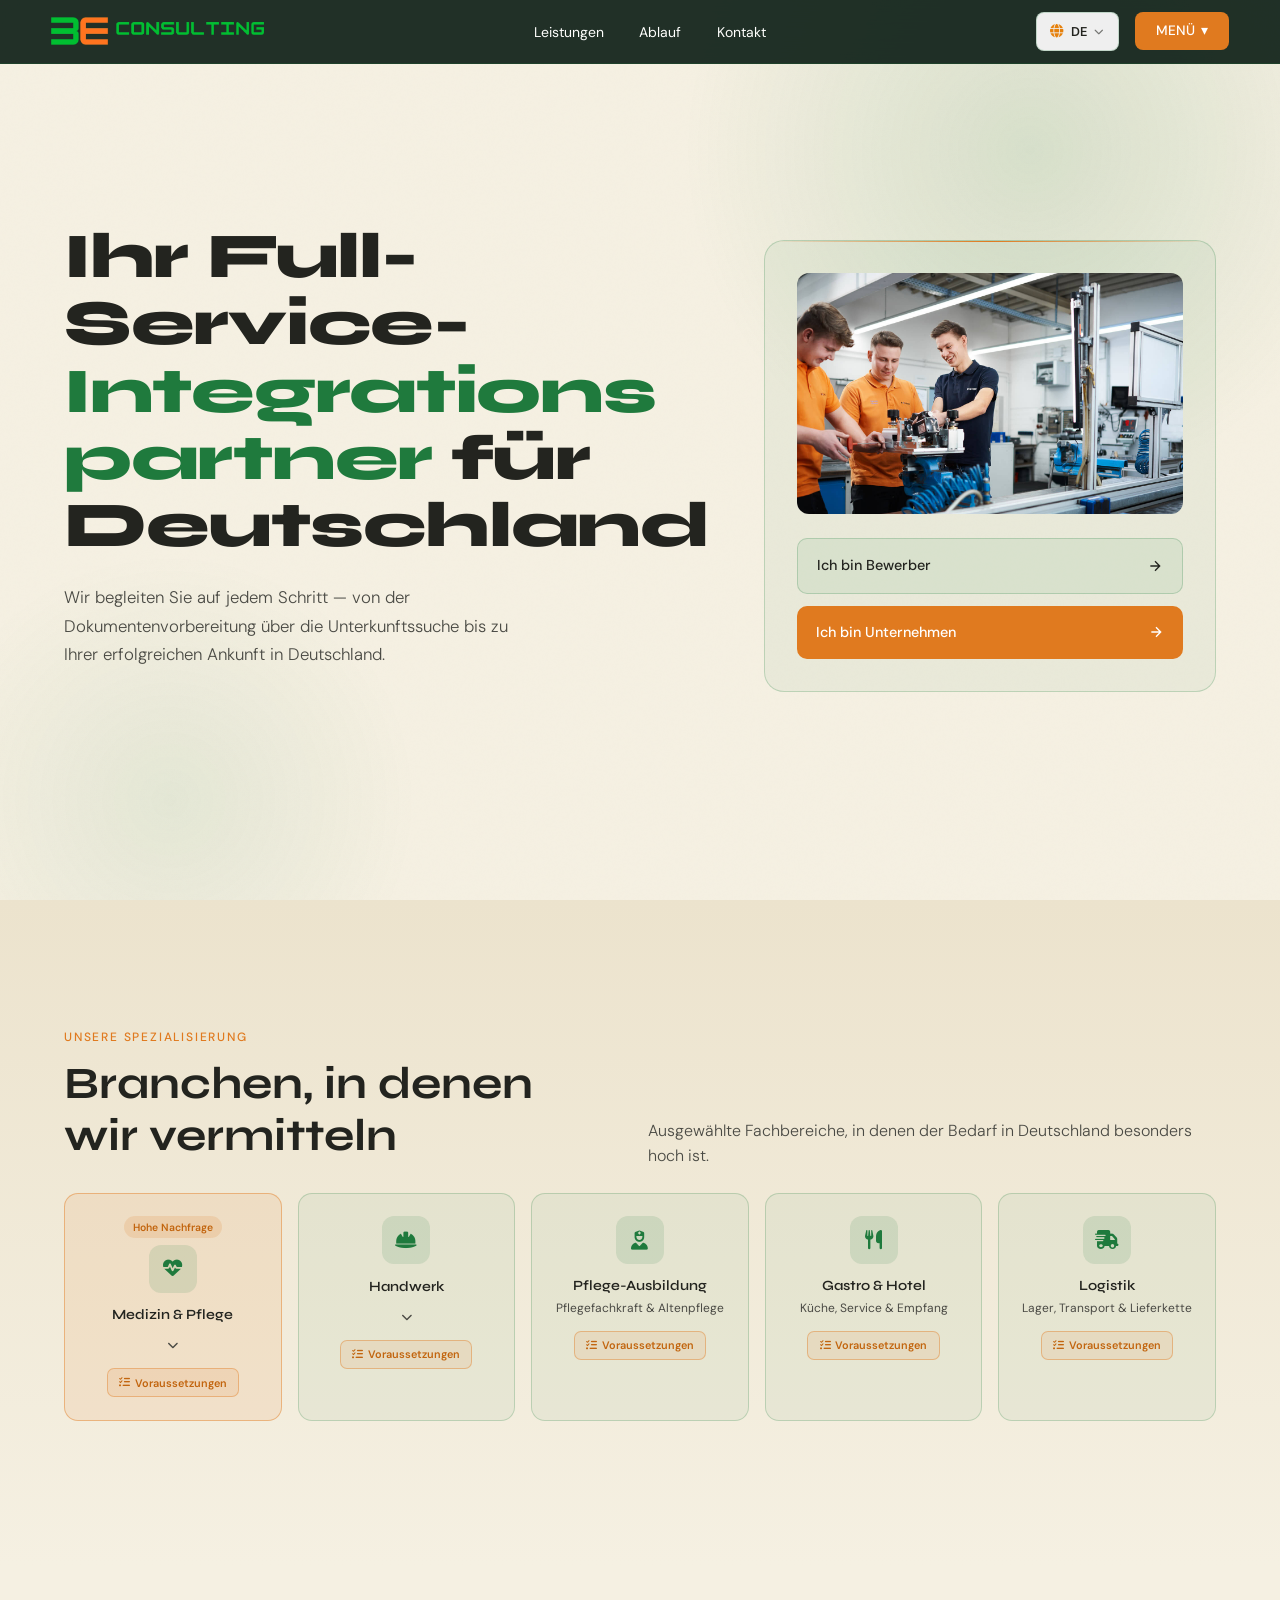
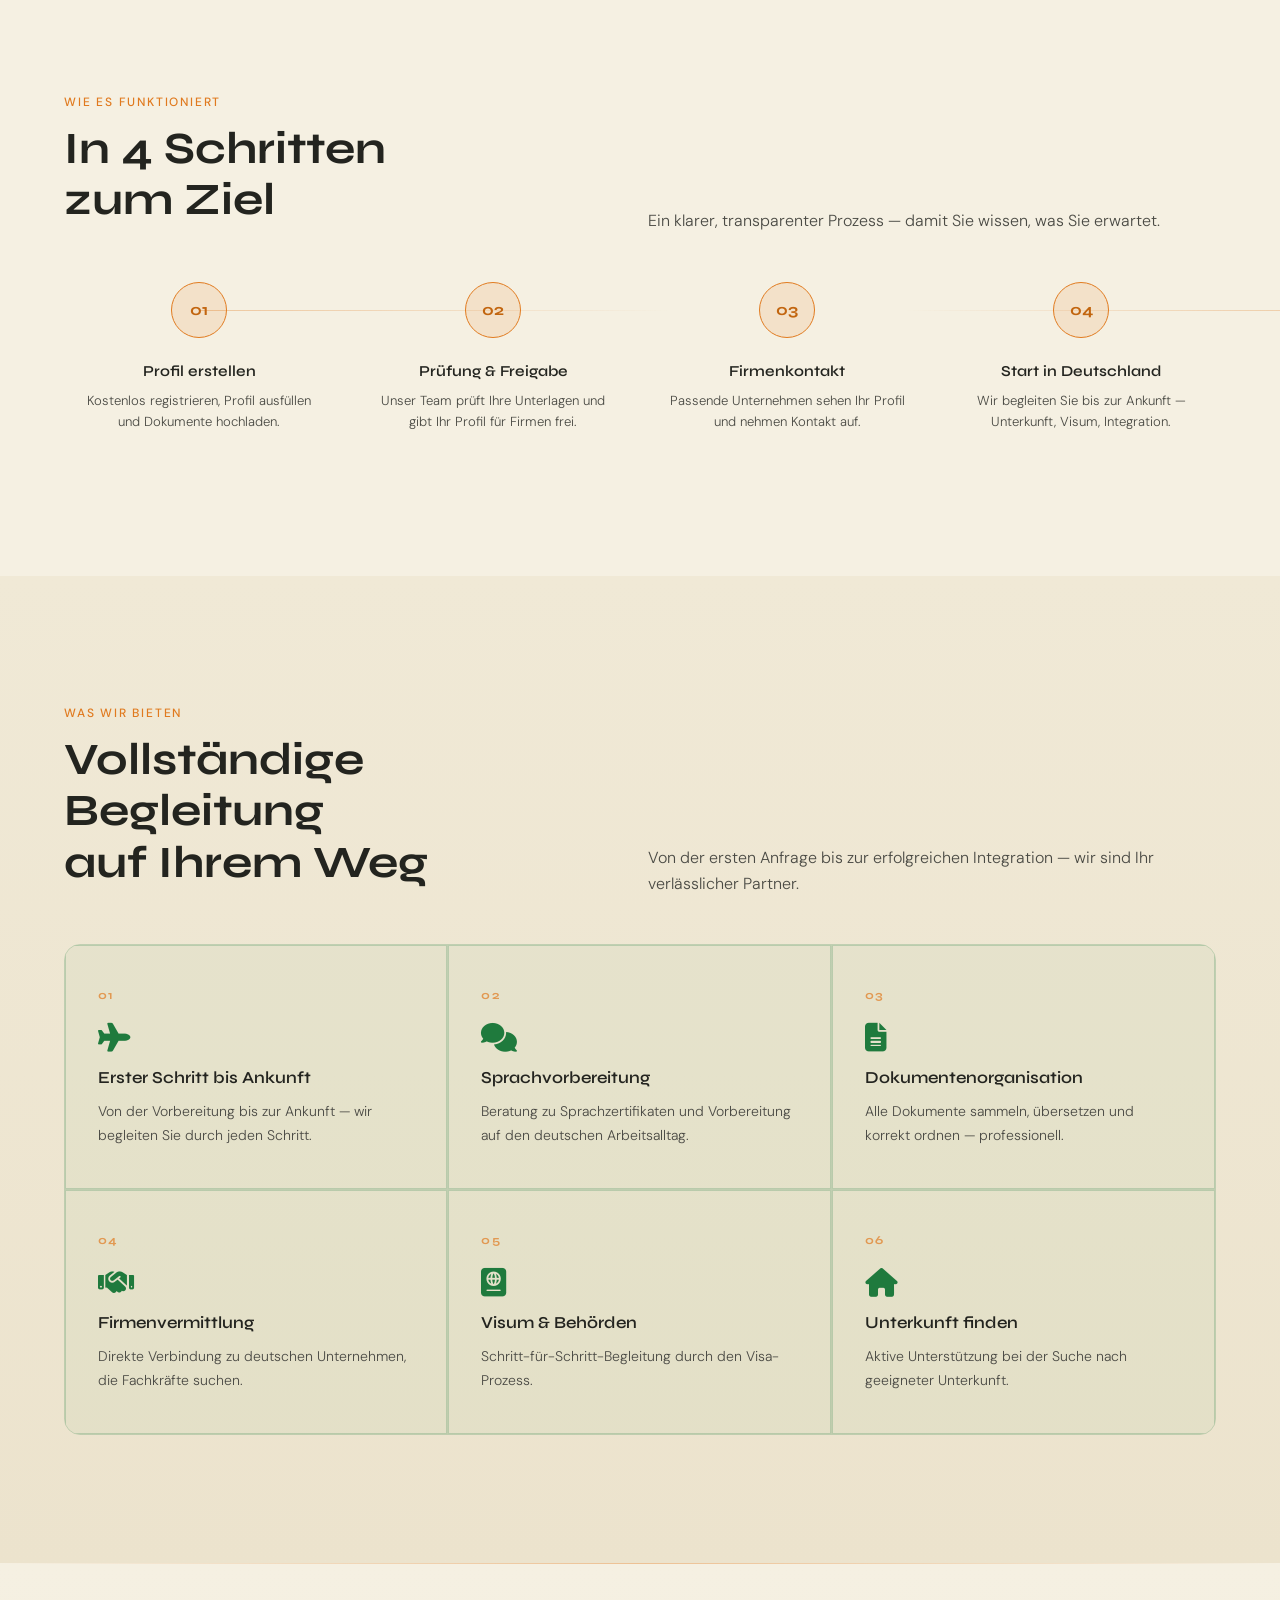
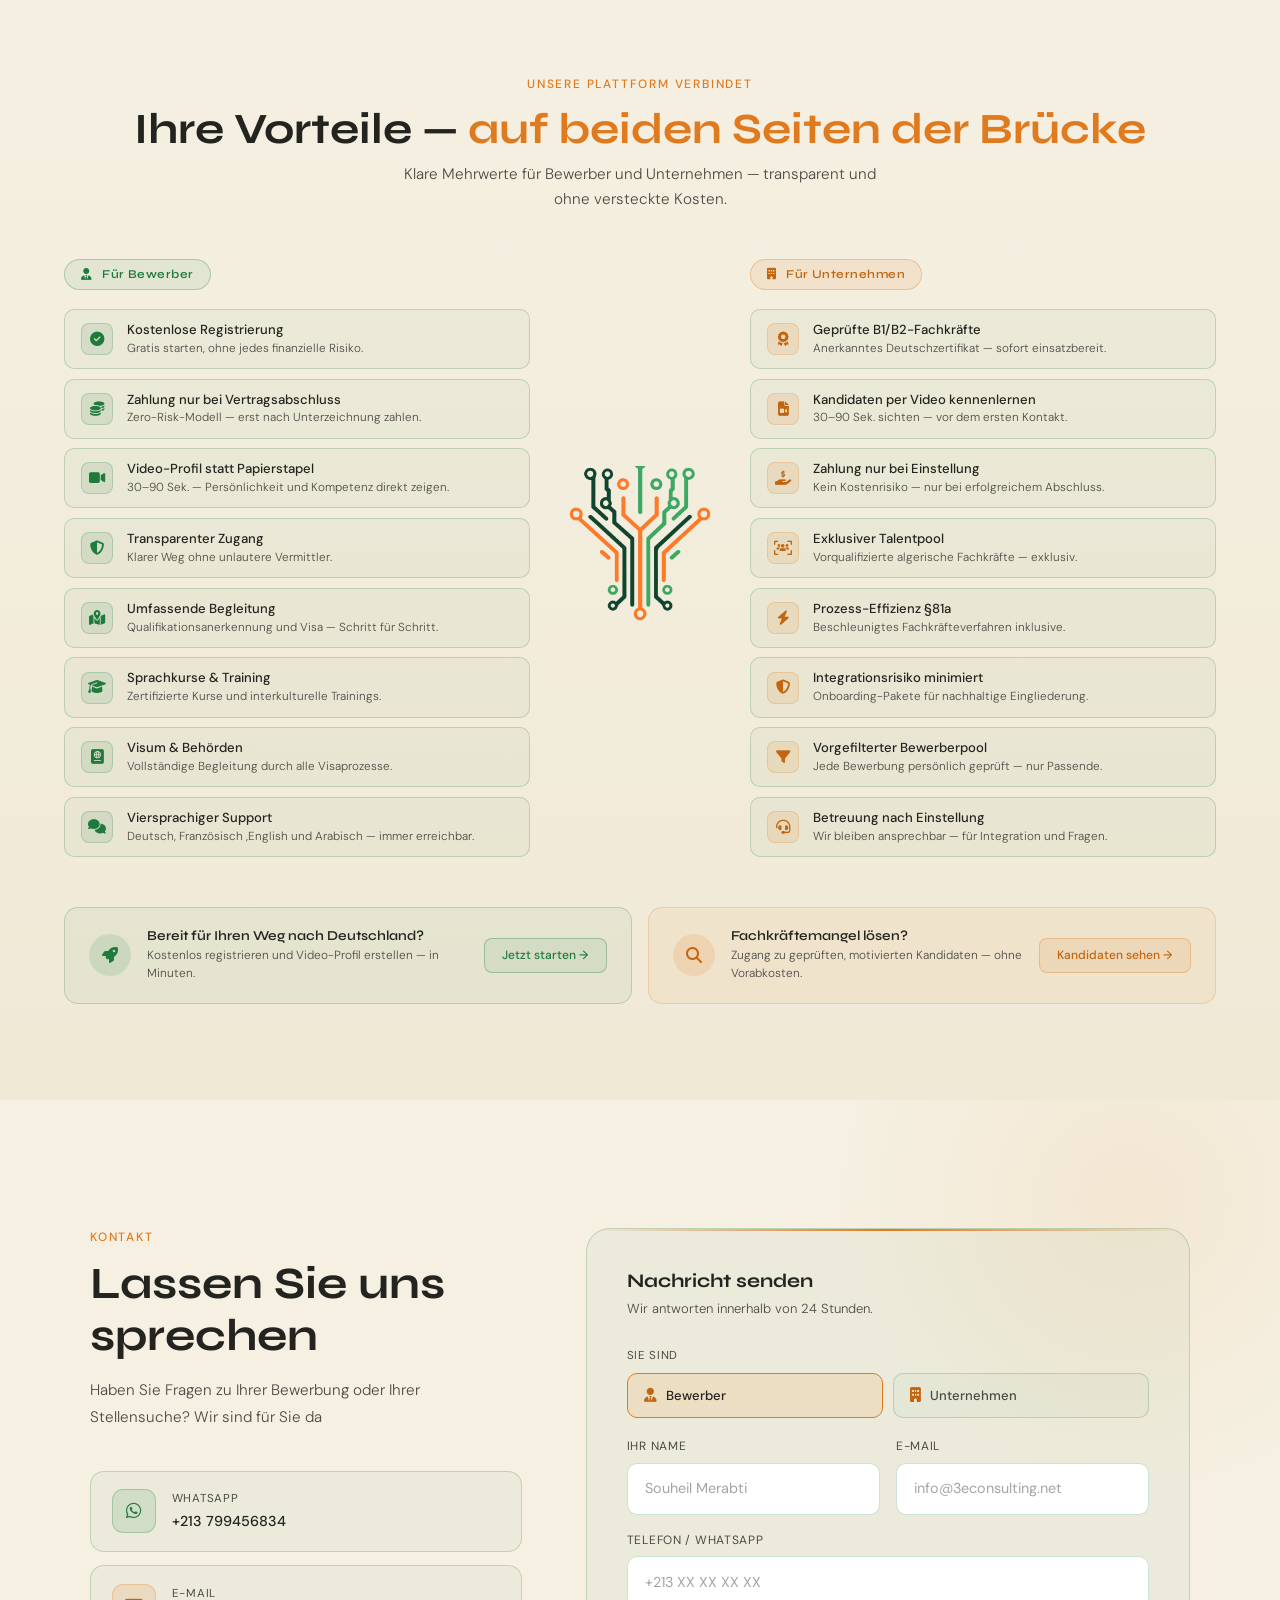
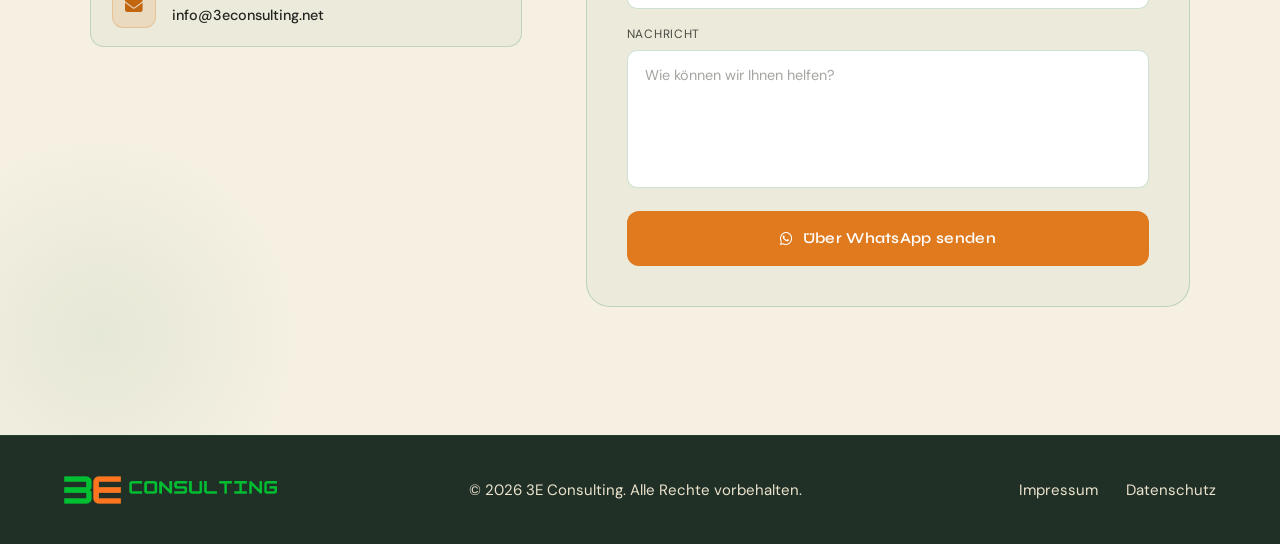
==== commit 425c767d: "Update index.html" ====
--- a/index.html
+++ b/index.html
@@ -205,12 +205,12 @@
 }
 .nav-link-3e {
   font-size: .875rem;
-  color: var(--muted) !important;
+  color: #fffffd !important;
   text-decoration: none;
   transition: color .2s;
   padding: .3rem .6rem;
 }
-.nav-link-3e:hover { color: var(--white) !important; }
+.nav-link-3e:hover { color:#ffae00ab !important; }
 
 .btn-menu {
   background: var(--accent);
@@ -326,9 +326,9 @@
 }
 
 /* ═══════════════ LANGUAGE SWITCHER (simple & professional, no flags) ═══════════════ */
-.lang-switch-wrap { position: relative; flex-shrink: 0; }
+.lang-switch-wrap { position: relative; flex-shrink: 0; color:#e8eeea;}
 .btn-lang {
-  background: rgba(31,122,61,.06);
+  background: rgba(218, 198, 133, 0.973) 0.06;
   border: 1px solid var(--border);
   color: var(--white);
   padding: .55rem .85rem;
@@ -344,8 +344,8 @@
   font-family: var(--font-body);
   letter-spacing: .02em;
 }
-.btn-lang:hover { background: rgba(224,122,31,.1); border-color: rgba(224,122,31,.4); }
-.btn-lang i.fa-globe { font-size: .85rem; color: var(--accent); }
+.btn-lang:hover { background: rgba(248, 242, 242, 0.1); border-color: rgba(255, 254, 253, 0.4); }
+.btn-lang i.fa-globe { font-size: .85rem; color: #e6800b; }
 .btn-lang i.fa-chevron-down { font-size: .6rem; opacity: .6; }
 .lang-dropdown-panel {
   position: absolute;
@@ -596,7 +596,7 @@
 }
 .mn-sub2-link:hover { background: rgba(224,122,31,.06); color: #000; }
 
-.mn-divider { height: 1px; background: rgba(31,122,61,.12); margin: .55rem 1.2rem; }
+.mn-divider { height: 1px; background: rgba(255, 255, 254, 0.904); margin: .55rem 1.2rem; }
 
 .mn-footer {
   padding: .85rem 1rem 1.1rem;
@@ -1047,6 +1047,19 @@
   text-decoration: none;
   top: 0; left: 0;
 }
+
+.navbar-3e {
+  position: fixed;
+  top: 0; left: 0; right: 0;
+  z-index: 1050;
+  padding: .75rem 4vw;
+  background: rgba(15,32,23,.92);
+  backdrop-filter: blur(20px);
+  border-bottom: 1px solid var(--border);
+  box-sizing: border-box;
+  width: 100%;
+}
+
 
 /* ═══════════════ RESPONSIVE ═══════════════ */
 @media (max-width: 1199px) { .bridge-center-col { display: none !important; } }
@@ -1264,8 +1277,8 @@
   <div class="container-fluid px-0 position-relative" style="z-index:1; max-width:1200px; margin:0 auto; width:100%">
     <div class="row align-items-center g-4 g-xl-5">
       <div class="col-12 col-lg-7">
-        <div class="hero-eyebrow animate-up" data-i18n="hero.eyebrow">IHR FULL-SERVICE-INTEGRATIONSPARTNER FÜR DEUTSCHLAND</div>
-        <h1 class="animate-up animate-delay-1" data-i18n-html="hero.title">Von <em>Algerien</em> bis<br>zum deutschen<br>Arbeitgeber</h1>
+        
+        <h1 class="animate-up animate-delay-1" data-i18n-html="hero.title">IHR <em>FULL-SERVICE-INTEGRATIONSPARTNER</em> FÜR<br>DEUTSCHLAND<br></h1>
         <p class="hero-sub animate-up animate-delay-2" data-i18n="hero.sub">Wir begleiten Sie auf jedem Schritt — von der Dokumentenvorbereitung über die Unterkunftssuche bis zu Ihrer erfolgreichen Ankunft in Deutschland.</p>
       </div>
       <div class="col-12 col-lg-5 animate-fade">
@@ -1497,7 +1510,7 @@
 </main>
 
 <!-- ═══════════════ FOOTER ═══════════════ -->
-<footer>
+<footer style="background-color: rgba(15, 32, 23, .92);">
   <div class="d-flex flex-column flex-sm-row align-items-center justify-content-between gap-3 w-100">
 
     <!-- ✅ LOGO IMAGE — الفوتر -->
@@ -1505,10 +1518,10 @@
       <img src="Logo-cropped.png" alt="3E Consulting Logo" class="logo-img-sm" loading="lazy" decoding="async">
     </a>
 
-    <div class="footer-copy" data-i18n="footer.copy">© 2026 3E Consulting. Alle Rechte vorbehalten.</div>
+    <div class="footer-copy" data-i18n="footer.copy" style="color: #ece3cd; font-size:15px;">© 2026 3E Consulting. Alle Rechte vorbehalten.</div>
     <div class="footer-links">
-      <a href="impressum.php" data-i18n="footer.imprint">Impressum</a>
-      <a href="impressum.php#tab-datenschutz" data-i18n="footer.privacy">Datenschutz</a>
+      <a href="impressum.php" data-i18n="footer.imprint" style="color: #ece3cd; font-size:15px;">Impressum</a>
+      <a href="impressum.php#tab-datenschutz" data-i18n="footer.privacy" style="color: #ece3cd; font-size:15px;">Datenschutz</a>
     </div>
   </div>
 </footer>
@@ -1530,8 +1543,8 @@
     "nav.companyLogin":"Unternehmens-Login","nav.getInTouch":"Kontakt aufnehmen","nav.replyIn24h":"Wir antworten in 24h",
     "nav.language":"Sprache","nav.home":"Startseite","nav.application":"Bewerbung","nav.requirements":"Voraussetzungen",
     "nav.startAsApplicant":"Als Bewerber starten",
-    "hero.eyebrow":"IHR FULL-SERVICE-INTEGRATIONSPARTNER FÜR DEUTSCHLAND",
-    "hero.title":"Von <em>Algerien</em> bis<br>zum deutschen<br>Arbeitgeber",
+    
+    "hero.title":"Ihr Full-Service- <em>Integrationspartner</em> für<br>Deutschland<br>",
     "hero.sub":"Wir begleiten Sie auf jedem Schritt — von der Dokumentenvorbereitung über die Unterkunftssuche bis zu Ihrer erfolgreichen Ankunft in Deutschland.",
     "hero.imApplicant":"Ich bin Bewerber","hero.imCompany":"Ich bin Unternehmen",
     "fb.tag":"Unsere Spezialisierung","fb.title":"Branchen, in denen<br>wir vermitteln",
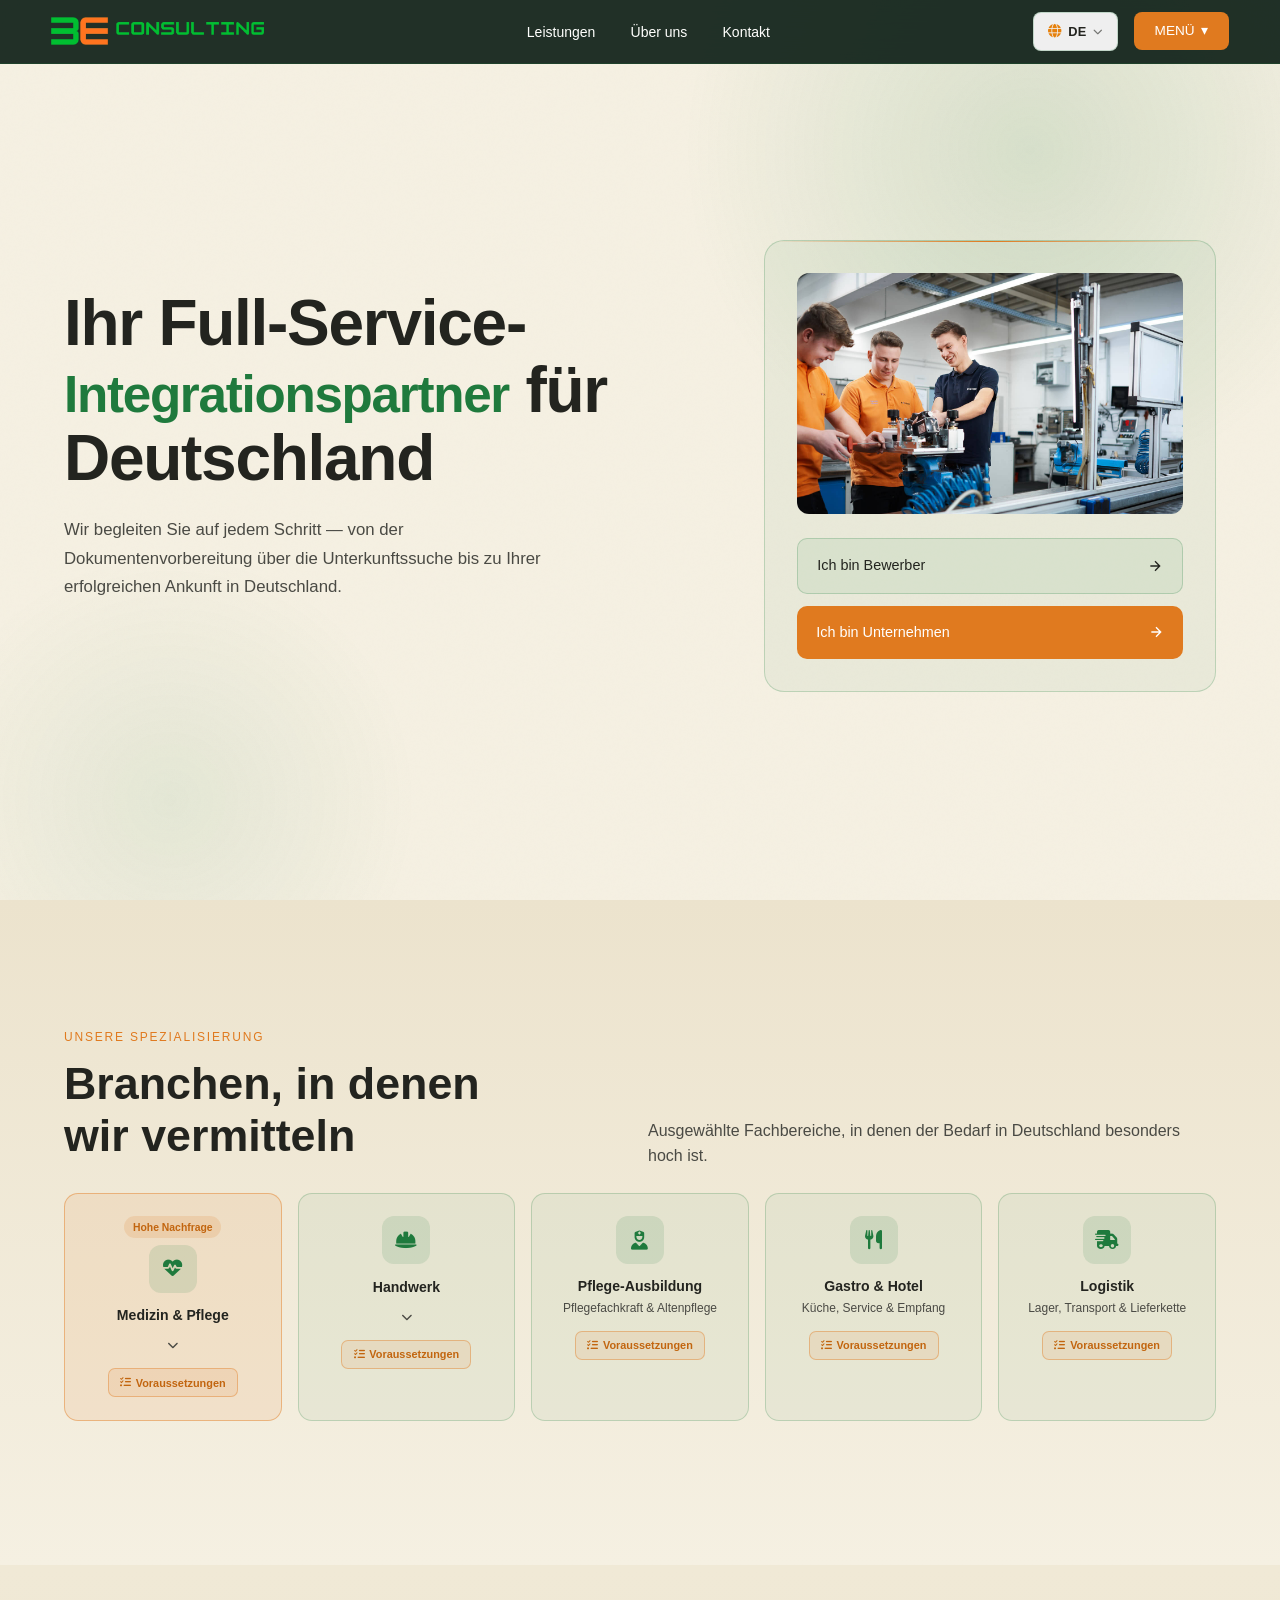
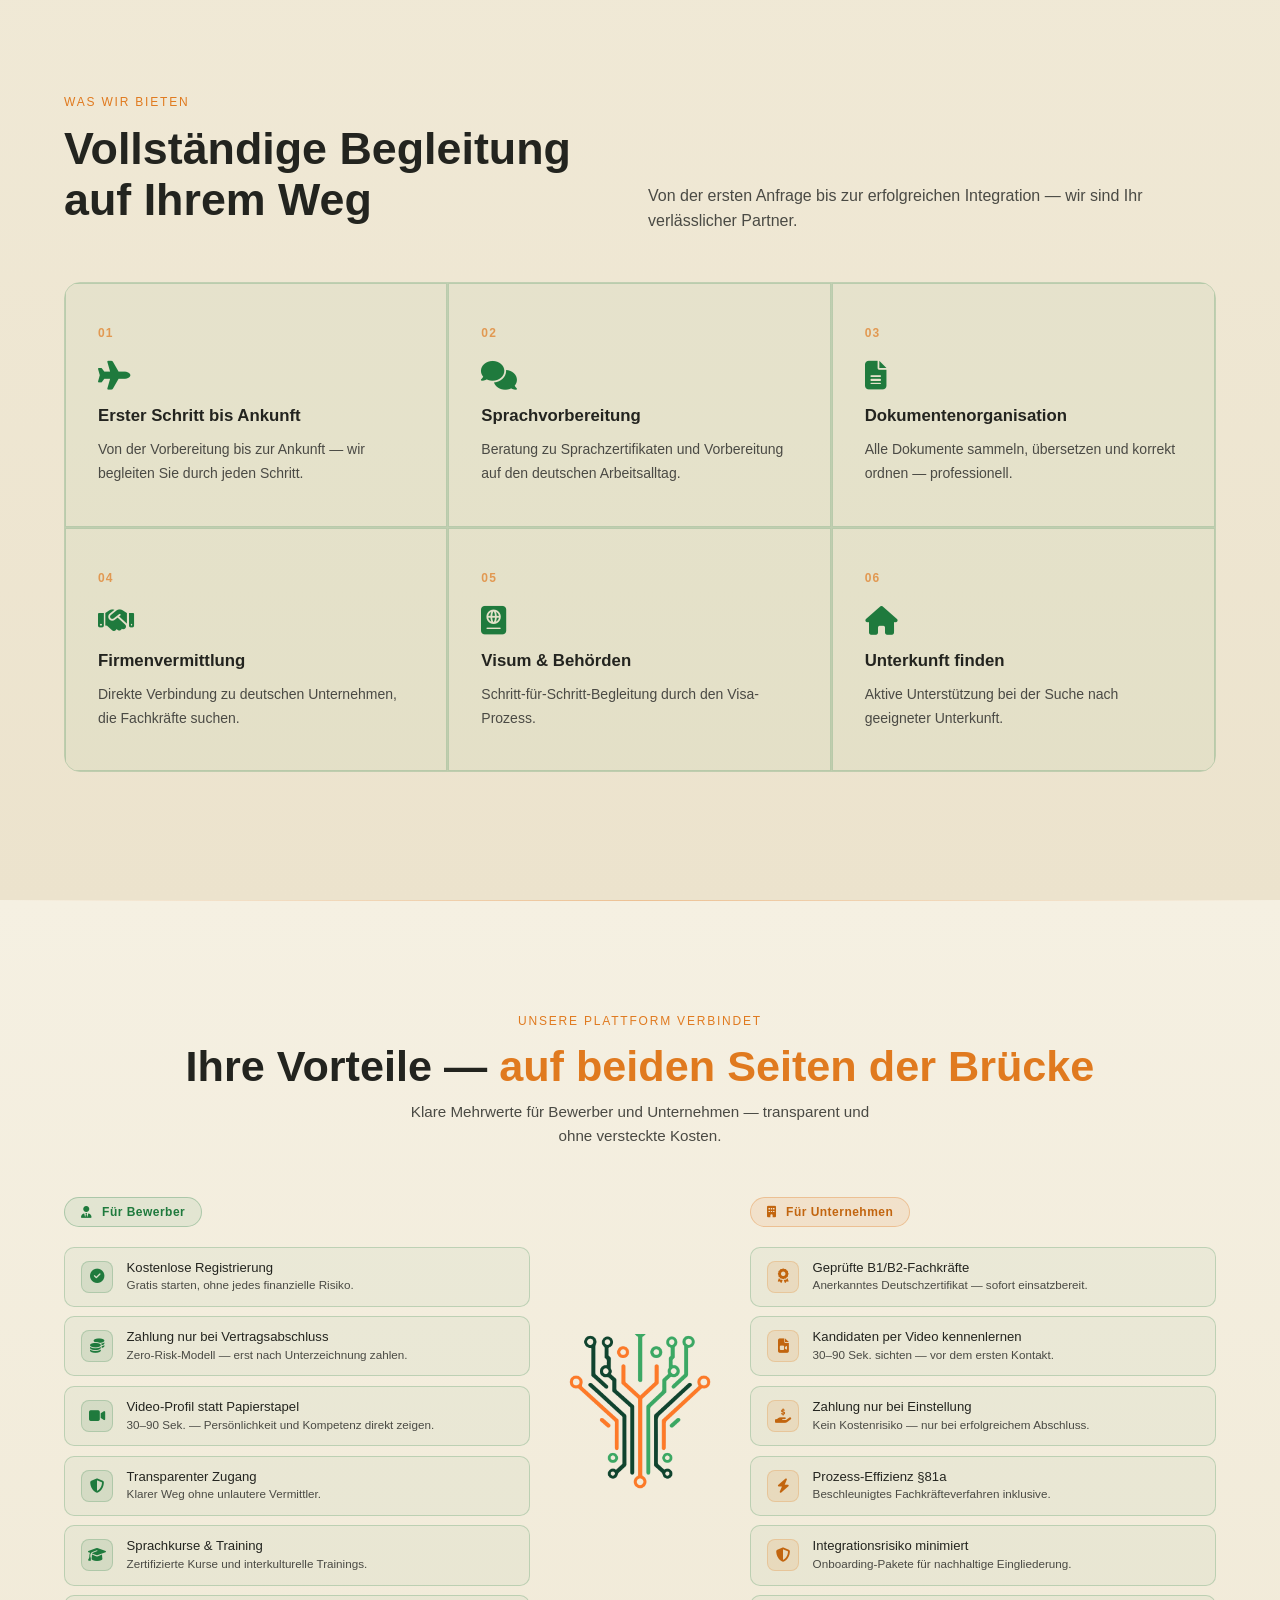
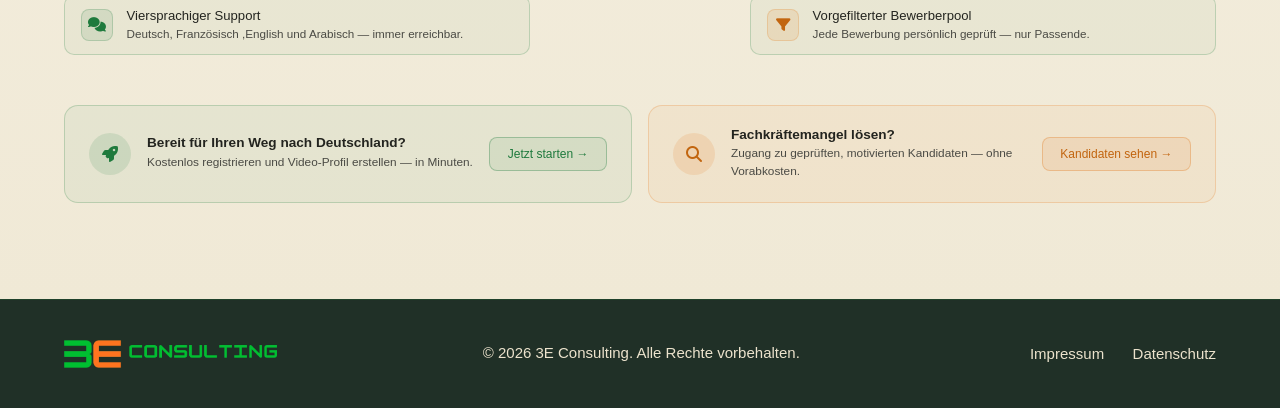
==== commit a2260808: "Update index.html" ====
--- a/index.html
+++ b/index.html
@@ -127,9 +127,9 @@
   --muted: #4a4a44;
   --border: rgba(31,122,61,.22);
   --glass: rgba(31,122,61,.05);
-  --font-display: 'Syne', sans-serif;
-  --font-body: 'DM Sans', sans-serif;
-  --font-ar: 'Cairo', sans-serif;
+--font-display: 'Arial', sans-serif;
+--font-body: 'Arial', sans-serif;
+--font-ar: 'Arial', sans-serif;
 }
 
 *, *::before, *::after { box-sizing: border-box; }
@@ -945,6 +945,7 @@
   align-self: stretch;
 }
 
+
 /* ═══════════════ CONTACT ═══════════════ */
 .contact-section { padding: 8rem 5vw; background: var(--navy); position: relative; overflow: hidden; }
 .contact-section::before { content: ''; position: absolute; top: -200px; right: -150px; width: 600px; height: 600px; border-radius: 50%; background: radial-gradient(circle, rgba(224,122,31,.08) 0%, transparent 70%); pointer-events: none; }
@@ -1110,6 +1111,19 @@
 @media(max-width:991px){ .logo-img-main{ max-width:190px; height:34px; } }
 @media(max-width:576px){ .logo-img-main{ max-width:165px; height:32px; } }
 @media(max-width:400px){ .logo-img-main{ max-width:135px; height:29px; } }
+
+.hero h1 em {
+  font-style: normal;
+  color: var(--blue);
+  font-size: 0.8em;        /* تصغير حجم الخط ديال هاد الكلمة فقط */
+  white-space: nowrap;      /* منع القطع فالنص لسطرين */
+  word-break: normal;       /* تجاوز القاعدة العامة لي كتقطع الكلمة */
+  display: inline-block;
+  line-height: 1.15;
+}
+@media (max-width: 575px) {
+  .hero h1 em { font-size: 0.99em; }
+}
 </style>
 </head>
 <body>
@@ -1119,19 +1133,18 @@
 
 <!-- ═══════════════ NAVBAR ═══════════════ -->
 <header class="navbar-3e">
-  <div class="d-flex align-items-center justify-content-between w-100 gap-2 gap-sm-3">
-
-    <!-- ✅ LOGO IMAGE — الهيدر -->
+  <div class="d-flex align-items-center justify-content-between w-100">
      <a href="index.html" class="brand">
-    
-    <img src="Logo-cropped.png" alt="3E Consulting Logo" class="logo-img-main" decoding="async">
+    <img src="Logo-cropped.png" alt="3E Consulting" class="logo-img-main">
   </a>
 
     <nav aria-label="Hauptnavigation" style="display:contents">
       <ul class="nav-desktop-links d-flex list-unstyled mb-0 gap-3 mx-auto">
         <li><a href="#services"  class="nav-link-3e" data-i18n="nav.services">Leistungen</a></li>
-        <li><a href="#process"   class="nav-link-3e" data-i18n="nav.process">Ablauf</a></li>
-        <li><a href="#kontakt"   class="nav-link-3e" data-i18n="nav.contact">Kontakt</a></li>
+    <li><a href="Uber-uns.html"   class="nav-link-3e" data-i18n="nav-liAblaufata-i18n">Über uns</a></li>
+        <li><a href="Kontakt.html"   class="nav-link-3e" data-i18n="nav.contact">Kontakt</a></li>
+        
+        
       </ul>
     </nav>
     <div class="d-flex align-items-center gap-2 gap-sm-3 flex-shrink-0">
@@ -1154,30 +1167,24 @@
       <div class="position-relative d-none d-lg-block">
         <button class="btn-menu" id="menuToggle" aria-haspopup="true" aria-expanded="false" aria-controls="menuDropdown"><span data-i18n="nav.menu">MENÜ</span> ▾</button>
         <div class="nav-dropdown-panel" id="menuDropdown">
-          <div class="mn2-who">
-            <p class="mn2-who-label" data-i18n="nav.youAre">Sie sind</p>
-            <div class="mn2-who-btns">
-              <button class="mn2-who-btn mn2-who-active" aria-pressed="true" onclick="mn2Switch(this,'bewerber')">
-                <i class="fa-solid fa-user-tie" aria-hidden="true"></i> <span data-i18n="nav.applicant">Bewerber</span>
-              </button>
-              <button class="mn2-who-btn" aria-pressed="false" onclick="mn2Switch(this,'unternehmen')">
-                <i class="fa-solid fa-building" aria-hidden="true"></i> <span data-i18n="nav.company">Unternehmen</span>
-              </button>
-            </div>
-          </div>
+
           <div class="mn2-panel" id="mn2-bewerber">
             <div class="mn2-group">
-              <div class="mn2-group-label" data-i18n="nav.startNow">Jetzt starten</div>
+              <div class="mn2-group-label" data-i18n="nav.startNow" style="color: #e07a1f;">Für Bewerber</div>
               <a href="Bewerbung.html" class="mn2-link"><i class="fa-solid fa-file-pen" aria-hidden="true"></i> <span data-i18n="nav.submitApplication">Bewerbung einreichen</span></a>
               <a href="vermitlung.html" class="mn2-link"><i class="fa-solid fa-list-check" aria-hidden="true"></i> <span data-i18n="nav.checkRequirements">Voraussetzungen prüfen</span></a>
               <a href="service-bewerber.html#dokumentenorganisation" class="mn2-link"><i class="fa-solid fa-folder-open" aria-hidden="true"></i> <span data-i18n="nav.docOrganization">Dokumentenorganisation</span></a>
               <a href="service-bewerber.html#profil-video" class="mn2-link"><i class="fa-solid fa-video" aria-hidden="true"></i> <span data-i18n="nav.profileVideo">Profil-Video erstellen</span></a>
+              <a href="alltag-deutschland.html" class="mn2-link"><i class="fa-solid fa-sun" aria-hidden="true"></i> <span data-i18n="nav.dailyLife"> Deutschland</span></a>
             </div>
             <div class="mn2-divider"></div>
             <div class="mn2-group">
-              <div class="mn2-group-label"><i class="fa-solid fa-book-open" aria-hidden="true"></i> <span data-i18n="nav.beWellPrepared">Gut vorbereitet sein</span></div>
-              <a href="arbeitsmarkt.html" class="mn2-link"><i class="fa-solid fa-chart-line" aria-hidden="true"></i> <span data-i18n="nav.labourMarket">Arbeitsmarkt Deutschland</span></a>
-              <a href="alltag-deutschland.html" class="mn2-link"><i class="fa-solid fa-sun" aria-hidden="true"></i> <span data-i18n="nav.dailyLife">Alltag in Deutschland</span></a>
+              <div class="mn2-group-label" style="color: #e07a1f;"> <span data-i18n="nav.beWellPrepared">Für Unternehmen</span></div>
+              
+              <a href="service-unternehmen.html#vermittlung" class="mn2-link"><i class="fa-solid fa-users-viewfinder" aria-hidden="true"></i> <span data-i18n="nav.findTalent">Fachkräfte finden</span></a>
+              <a href="service-unternehmen.html#beschwerdeverfahren" class="mn2-link"><i class="fa-solid fa-headset" aria-hidden="true"></i> <span data-i18n="nav.supportComplaints">Support &amp; Beschwerden</span></a>
+              <a href="login_company.php" class="mn2-link"><i class="fa-solid fa-right-to-bracket" aria-hidden="true"></i> <span data-i18n="nav.companyLogin">Unternehmens-Login</span></a>
+
             </div>
             <div class="mn2-divider"></div>
             <a href="Chatbot.html" class="mn2-chatbot-btn">
@@ -1188,13 +1195,10 @@
           </div>
           <div class="mn2-panel" id="mn2-unternehmen" style="display:none">
             <div class="mn2-group">
-              <div class="mn2-group-label"><i class="fa-solid fa-building" aria-hidden="true"></i> <span data-i18n="nav.forCompanies">Für Unternehmen</span></div>
-              <a href="service-unternehmen.html#vermittlung" class="mn2-link"><i class="fa-solid fa-users-viewfinder" aria-hidden="true"></i> <span data-i18n="nav.findTalent">Fachkräfte finden</span></a>
-              <a href="service-unternehmen.html#beschwerdeverfahren" class="mn2-link"><i class="fa-solid fa-headset" aria-hidden="true"></i> <span data-i18n="nav.supportComplaints">Support &amp; Beschwerden</span></a>
-              <a href="login_company.php" class="mn2-link"><i class="fa-solid fa-right-to-bracket" aria-hidden="true"></i> <span data-i18n="nav.companyLogin">Unternehmens-Login</span></a>
+
             </div>
             <div class="mn2-divider"></div>
-            <a href="#kontakt" class="mn2-chatbot-btn" onclick="document.getElementById('menuDropdown').classList.remove('open')">
+            <a href="Kontakt.html" class="mn2-chatbot-btn" onclick="document.getElementById('menuDropdown').classList.remove('open')">
               <i class="fa-solid fa-envelope" aria-hidden="true"></i>
               <div><strong data-i18n="nav.getInTouch">Kontakt aufnehmen</strong><span data-i18n="nav.replyIn24h">Wir antworten in 24h</span></div>
               <i class="fa-solid fa-arrow-right" style="margin-left:auto;font-size:.7rem;opacity:.5" aria-hidden="true"></i>
@@ -1213,8 +1217,9 @@
 <div class="mobile-nav-overlay" id="mobileNavOverlay"></div>
 <nav class="mobile-nav" id="mobileNav" role="navigation" aria-label="Mobile Navigation">
   <div class="mn-header">
-
-   
+    <a href="index.html" class="mn-brand">
+      <img src="Logo-cropped.png" alt="3E Consulting" style="height:34px;width:auto;object-fit:contain;">
+    </a>
 
     <button class="mn-close" id="mobileNavClose" aria-label="Menü schließen">
       <i class="fa-solid fa-xmark" aria-hidden="true"></i>
@@ -1225,41 +1230,32 @@
     
     <div class="mn-divider"></div>
 
-    <div style="padding:.8rem 1rem .6rem;">
-      <p class="mn-section-label" style="padding:0 0 .5rem;" data-i18n="nav.youAre">Sie sind</p>
-      <div style="display:grid;grid-template-columns:1fr 1fr;gap:.5rem;">
-        <button class="mn-who-btn mn-who-active" aria-pressed="true" onclick="mnMobileSwitch(this,'mob-bewerber')" id="mob-btn-bewerber">
-          <i class="fa-solid fa-user-tie" aria-hidden="true"></i> <span data-i18n="nav.applicant">Bewerber</span>
-        </button>
-        <button class="mn-who-btn" aria-pressed="false" onclick="mnMobileSwitch(this,'mob-unternehmen')" id="mob-btn-unternehmen">
-          <i class="fa-solid fa-building" aria-hidden="true"></i> <span data-i18n="nav.company">Unternehmen</span>
-        </button>
-      </div>
-    </div>
     <div class="mn-divider"></div>
     <div id="mob-bewerber">
-      <div class="mn-section-label" style="padding-top:.7rem;">🚀 <span data-i18n="nav.startNow">Jetzt starten</span></div>
+      <div class="mn-section-label" style="padding-top:.7rem; color: #e07a1f;><span data-i18n="nav.startNow">Für Bewerber</span></div>
       <a href="#home"         class="mn-link" onclick="closeMobileNav()"><span class="mn-icon"><i class="fa-solid fa-house" aria-hidden="true"></i></span><span data-i18n="nav.home">Startseite</span><i class="fa-solid fa-chevron-right mn-link-arrow" aria-hidden="true"></i></a>
       <a href="#services"     class="mn-link" onclick="closeMobileNav()"><span class="mn-icon"><i class="fa-solid fa-layer-group" aria-hidden="true"></i></span><span data-i18n="nav.services">Leistungen</span><i class="fa-solid fa-chevron-right mn-link-arrow" aria-hidden="true"></i></a>
-      <a href="#process"      class="mn-link" onclick="closeMobileNav()"><span class="mn-icon"><i class="fa-solid fa-timeline" aria-hidden="true"></i></span><span data-i18n="nav.process">Ablauf</span><i class="fa-solid fa-chevron-right mn-link-arrow" aria-hidden="true"></i></a>
+      <a href="Uber-uns.html"      class="mn-link" onclick="closeMobileNav()"><span class="mn-icon"><i class="fa-solid fa-timeline" aria-hidden="true"></i></span><span data-i18n="nav.process">Über uns</span><i class="fa-solid fa-chevron-right mn-link-arrow" aria-hidden="true"></i></a>
       <a href="Bewerbung.html" class="mn-link" onclick="closeMobileNav()"><span class="mn-icon"><i class="fa-solid fa-file-pen" aria-hidden="true"></i></span><span data-i18n="nav.application">Bewerbung</span><i class="fa-solid fa-chevron-right mn-link-arrow" aria-hidden="true"></i></a>
       <a href="vermitlung.html" class="mn-link" onclick="closeMobileNav()"><span class="mn-icon"><i class="fa-solid fa-list-check" aria-hidden="true"></i></span><span data-i18n="nav.requirements">Voraussetzungen</span><i class="fa-solid fa-chevron-right mn-link-arrow" aria-hidden="true"></i></a>
       <a href="service-bewerber.html#dokumentenorganisation" class="mn-link" onclick="closeMobileNav()"><span class="mn-icon"><i class="fa-solid fa-folder-open" aria-hidden="true"></i></span><span data-i18n="nav.docOrganization">Dokumentenorganisation</span><i class="fa-solid fa-chevron-right mn-link-arrow" aria-hidden="true"></i></a>
+      <a href="alltag-deutschland.html" class="mn-link" onclick="closeMobileNav()"><span class="mn-icon"><i class="fa-solid fa-sun" aria-hidden="true"></i></span><span data-i18n="nav.dailyLife">Deutschland</span><i class="fa-solid fa-chevron-right mn-link-arrow" aria-hidden="true"></i></a>
       <div class="mn-divider"></div>
-      <div class="mn-section-label" style="padding-top:.7rem;">📚 <span data-i18n="nav.beWellPrepared">Gut vorbereitet sein</span></div>
-      <a href="arbeitsmarkt.html" class="mn-link" onclick="closeMobileNav()"><span class="mn-icon"><i class="fa-solid fa-chart-line" aria-hidden="true"></i></span><span data-i18n="nav.labourMarketShort">Arbeitsmarkt</span><i class="fa-solid fa-chevron-right mn-link-arrow" aria-hidden="true"></i></a>
-      <a href="alltag-deutschland.html" class="mn-link" onclick="closeMobileNav()"><span class="mn-icon"><i class="fa-solid fa-sun" aria-hidden="true"></i></span><span data-i18n="nav.dailyLife">Alltag in Deutschland</span><i class="fa-solid fa-chevron-right mn-link-arrow" aria-hidden="true"></i></a>
+      <div class="mn-section-label" style="padding-top:.7rem;color: #e07a1f;"><span data-i18n="nav.beWellPrepared">Für Unternehmen</span></div>
+        <a href="service-unternehmen.html#vermittlung" class="mn-link" onclick="closeMobileNav()"><span class="mn-icon"><i class="fa-solid fa-users-viewfinder" aria-hidden="true"></i></span><span data-i18n="nav.findTalent">Fachkräfte finden</span><i class="fa-solid fa-chevron-right mn-link-arrow" aria-hidden="true"></i></a>
+      <a href="service-unternehmen.html#beschwerdeverfahren" class="mn-link" onclick="closeMobileNav()"><span class="mn-icon"><i class="fa-solid fa-headset" aria-hidden="true"></i></span><span data-i18n="nav.supportComplaints">Support &amp; Beschwerden</span><i class="fa-solid fa-chevron-right mn-link-arrow" aria-hidden="true"></i></a>
+      <a href="login_company.php" class="mn-link" onclick="closeMobileNav()"><span class="mn-icon"><i class="fa-solid fa-right-to-bracket" aria-hidden="true"></i></span><span data-i18n="nav.companyLogin">Unternehmens-Login</span><i class="fa-solid fa-chevron-right mn-link-arrow" aria-hidden="true"></i></a>
+  
+
+
       <div class="mn-divider"></div>
       <a href="Chatbot.html" class="mn-link" onclick="closeMobileNav()" style="background:rgba(224,122,31,.1);border-radius:10px;margin:.4rem .8rem;"><span class="mn-icon" style="background:rgba(224,122,31,.18);border-color:rgba(224,122,31,.32);"><i class="fa-solid fa-robot" style="color:var(--accent-hover)" aria-hidden="true"></i></span><span style="color:var(--white)">Chatbot-3e</span><i class="fa-solid fa-chevron-right mn-link-arrow" aria-hidden="true"></i></a>
     </div>
     <div id="mob-unternehmen" style="display:none">
-      <div class="mn-section-label" style="padding-top:.7rem;">🏢 <span data-i18n="nav.forCompanies">Für Unternehmen</span></div>
+  
       <a href="#about"        class="mn-link" onclick="closeMobileNav()"><span class="mn-icon"><i class="fa-solid fa-users" aria-hidden="true"></i></span><span data-i18n="nav.about">Über uns</span><i class="fa-solid fa-chevron-right mn-link-arrow" aria-hidden="true"></i></a>
-      <a href="service-unternehmen.html#vermittlung" class="mn-link" onclick="closeMobileNav()"><span class="mn-icon"><i class="fa-solid fa-users-viewfinder" aria-hidden="true"></i></span><span data-i18n="nav.findTalent">Fachkräfte finden</span><i class="fa-solid fa-chevron-right mn-link-arrow" aria-hidden="true"></i></a>
-      <a href="service-unternehmen.html#beschwerdeverfahren" class="mn-link" onclick="closeMobileNav()"><span class="mn-icon"><i class="fa-solid fa-headset" aria-hidden="true"></i></span><span data-i18n="nav.supportComplaints">Support &amp; Beschwerden</span><i class="fa-solid fa-chevron-right mn-link-arrow" aria-hidden="true"></i></a>
-      <a href="login_company.php" class="mn-link" onclick="closeMobileNav()"><span class="mn-icon"><i class="fa-solid fa-right-to-bracket" aria-hidden="true"></i></span><span data-i18n="nav.companyLogin">Unternehmens-Login</span><i class="fa-solid fa-chevron-right mn-link-arrow" aria-hidden="true"></i></a>
       <div class="mn-divider"></div>
-      <a href="#kontakt" class="mn-link" onclick="closeMobileNav()" style="background:rgba(224,122,31,.1);border-radius:10px;margin:.4rem .8rem;"><span class="mn-icon" style="background:rgba(224,122,31,.18);border-color:rgba(224,122,31,.32);"><i class="fa-solid fa-envelope" style="color:var(--accent-hover)" aria-hidden="true"></i></span><span style="color:var(--white)" data-i18n="nav.getInTouch">Kontakt aufnehmen</span><i class="fa-solid fa-chevron-right mn-link-arrow" aria-hidden="true"></i></a>
+      <a href="Kontakt.html" class="mn-link" onclick="closeMobileNav()" style="background:rgba(224,122,31,.1);border-radius:10px;margin:.4rem .8rem;"><span class="mn-icon" style="background:rgba(224,122,31,.18);border-color:rgba(224,122,31,.32);"><i class="fa-solid fa-envelope" style="color:var(--accent-hover)" aria-hidden="true"></i></span><span style="color:var(--white)" data-i18n="nav.getInTouch">Kontakt aufnehmen</span><i class="fa-solid fa-chevron-right mn-link-arrow" aria-hidden="true"></i></a>
     </div>
   </div>
   <div class="mn-footer">
@@ -1372,7 +1368,7 @@
 </section>
 
 
-<!-- ═══════════════ PROCESS ═══════════════ -->
+<!-- ═══════════════ PROCESS ═══════════════ 
 <section id="process" class="process-section">
   <div style="max-width:1200px; margin:0 auto">
     <div class="row align-items-end mb-5 g-3">
@@ -1388,6 +1384,7 @@
     </div>
   </div>
 </section>
+-->
 
 
 <!-- ═══════════════ SERVICES ═══════════════ -->
@@ -1424,9 +1421,7 @@
         <div class="b-row"><div class="b-row-icon b-row-icon-green"><i class="fa-solid fa-coins" aria-hidden="true"></i></div><div class="b-row-text"><h4 data-i18n="bridge.a2.title">Zahlung nur bei Vertragsabschluss</h4><p data-i18n="bridge.a2.desc">Zero-Risk-Modell — erst nach Unterzeichnung zahlen.</p></div></div>
         <div class="b-row"><div class="b-row-icon b-row-icon-green"><i class="fa-solid fa-video" aria-hidden="true"></i></div><div class="b-row-text"><h4 data-i18n="bridge.a3.title">Video-Profil statt Papierstapel</h4><p data-i18n="bridge.a3.desc">30–90 Sek. — Persönlichkeit und Kompetenz direkt zeigen.</p></div></div>
         <div class="b-row"><div class="b-row-icon b-row-icon-green"><i class="fa-solid fa-shield-halved" aria-hidden="true"></i></div><div class="b-row-text"><h4 data-i18n="bridge.a4.title">Transparenter Zugang</h4><p data-i18n="bridge.a4.desc">Klarer Weg ohne unlautere Vermittler.</p></div></div>
-        <div class="b-row"><div class="b-row-icon b-row-icon-green"><i class="fa-solid fa-map-location-dot" aria-hidden="true"></i></div><div class="b-row-text"><h4 data-i18n="bridge.a5.title">Umfassende Begleitung</h4><p data-i18n="bridge.a5.desc">Qualifikationsanerkennung und Visa — Schritt für Schritt.</p></div></div>
-        <div class="b-row"><div class="b-row-icon b-row-icon-green"><i class="fa-solid fa-graduation-cap" aria-hidden="true"></i></div><div class="b-row-text"><h4 data-i18n="bridge.a6.title">Sprachkurse & Training</h4><p data-i18n="bridge.a6.desc">Zertifizierte Kurse und interkulturelle Trainings.</p></div></div>
-        <div class="b-row"><div class="b-row-icon b-row-icon-green"><i class="fa-solid fa-passport" aria-hidden="true"></i></div><div class="b-row-text"><h4 data-i18n="bridge.a7.title">Visum & Behörden</h4><p data-i18n="bridge.a7.desc">Vollständige Begleitung durch alle Visaprozesse.</p></div></div>
+         <div class="b-row"><div class="b-row-icon b-row-icon-green"><i class="fa-solid fa-graduation-cap" aria-hidden="true"></i></div><div class="b-row-text"><h4 data-i18n="bridge.a6.title">Sprachkurse & Training</h4><p data-i18n="bridge.a6.desc">Zertifizierte Kurse und interkulturelle Trainings.</p></div></div>
         <div class="b-row"><div class="b-row-icon b-row-icon-green"><i class="fa-solid fa-comments" aria-hidden="true"></i></div><div class="b-row-text"><h4 data-i18n="bridge.a8.title">Dreisprachiger Support</h4><p data-i18n="bridge.a8.desc">Deutsch, Französisch und Arabisch — immer erreichbar.</p></div></div>
       </div>
       <div class="col-2 bridge-center-col d-none d-xl-flex">
@@ -1437,12 +1432,10 @@
         <div class="b-row"><div class="b-row-icon b-row-icon-amber"><i class="fa-solid fa-award" aria-hidden="true"></i></div><div class="b-row-text"><h4 data-i18n="bridge.b1.title">Geprüfte B1/B2-Fachkräfte</h4><p data-i18n="bridge.b1.desc">Anerkanntes Deutschzertifikat — sofort einsatzbereit.</p></div></div>
         <div class="b-row"><div class="b-row-icon b-row-icon-amber"><i class="fa-solid fa-file-video" aria-hidden="true"></i></div><div class="b-row-text"><h4 data-i18n="bridge.b2.title">Kandidaten per Video kennenlernen</h4><p data-i18n="bridge.b2.desc">30–90 Sek. sichten — vor dem ersten Kontakt.</p></div></div>
         <div class="b-row"><div class="b-row-icon b-row-icon-amber"><i class="fa-solid fa-hand-holding-dollar" aria-hidden="true"></i></div><div class="b-row-text"><h4 data-i18n="bridge.b3.title">Zahlung nur bei Einstellung</h4><p data-i18n="bridge.b3.desc">Kein Kostenrisiko — nur bei erfolgreichem Abschluss.</p></div></div>
-        <div class="b-row"><div class="b-row-icon b-row-icon-amber"><i class="fa-solid fa-users-viewfinder" aria-hidden="true"></i></div><div class="b-row-text"><h4 data-i18n="bridge.b4.title">Exklusiver Talentpool</h4><p data-i18n="bridge.b4.desc">Vorqualifizierte algerische Fachkräfte — exklusiv.</p></div></div>
-        <div class="b-row"><div class="b-row-icon b-row-icon-amber"><i class="fa-solid fa-bolt" aria-hidden="true"></i></div><div class="b-row-text"><h4 data-i18n="bridge.b5.title">Prozess-Effizienz §81a</h4><p data-i18n="bridge.b5.desc">Beschleunigtes Fachkräfteverfahren inklusive.</p></div></div>
+<div class="b-row"><div class="b-row-icon b-row-icon-amber"><i class="fa-solid fa-bolt" aria-hidden="true"></i></div><div class="b-row-text"><h4 data-i18n="bridge.b5.title">Prozess-Effizienz §81a</h4><p data-i18n="bridge.b5.desc">Beschleunigtes Fachkräfteverfahren inklusive.</p></div></div>
         <div class="b-row"><div class="b-row-icon b-row-icon-amber"><i class="fa-solid fa-shield-halved" aria-hidden="true"></i></div><div class="b-row-text"><h4 data-i18n="bridge.b6.title">Integrationsrisiko minimiert</h4><p data-i18n="bridge.b6.desc">Onboarding-Pakete für nachhaltige Eingliederung.</p></div></div>
         <div class="b-row"><div class="b-row-icon b-row-icon-amber"><i class="fa-solid fa-filter" aria-hidden="true"></i></div><div class="b-row-text"><h4 data-i18n="bridge.b7.title">Vorgefilterter Bewerberpool</h4><p data-i18n="bridge.b7.desc">Jede Bewerbung persönlich geprüft — nur Passende.</p></div></div>
-        <div class="b-row"><div class="b-row-icon b-row-icon-amber"><i class="fa-solid fa-headset" aria-hidden="true"></i></div><div class="b-row-text"><h4 data-i18n="bridge.b8.title">Betreuung nach Einstellung</h4><p data-i18n="bridge.b8.desc">Wir bleiben ansprechbar — für Integration und Fragen.</p></div></div>
-      </div>
+         </div>
     </div>
     <div class="row g-3 mt-4">
       <div class="col-12 col-md-6"><div class="bb-card bb-green"><div class="bb-icon bb-icon-green"><i class="fa-solid fa-rocket" aria-hidden="true"></i></div><div class="bb-text"><h3 data-i18n="bridge.cta1.title">Bereit für Ihren Weg nach Deutschland?</h3><p data-i18n="bridge.cta1.desc">Kostenlos registrieren und Video-Profil erstellen — in Minuten.</p></div><a href="registraion.html" class="bb-btn bb-btn-green" data-i18n="bridge.cta1.btn">Jetzt starten →</a></div></div>
@@ -1451,7 +1444,7 @@
   </div>
 </section>
 
-<!-- ═══════════════ CONTACT ═══════════════ -->
+<!-- ═══════════════ CONTACT ═══════════════ 
 <section id="kontakt" class="contact-section">
   <div class="contact-wrap">
     <div class="contact-info-side">
@@ -1506,6 +1499,7 @@
     </div>
   </div>
 </section>
+-->
 
 </main>
 
@@ -1533,12 +1527,12 @@
    ════════════════════════════════════════════════════════════════ */
 const I18N = {
   de: {
-    "nav.services":"Leistungen","nav.process":"Ablauf","nav.about":"Über uns","nav.contact":"Kontakt",
+    "nav.services":"Leistungen","nav.process":"uber uns","nav.about":"Über uns","nav.contact":"Kontakt",
     "nav.menu":"MENÜ","nav.youAre":"Sie sind","nav.applicant":"Bewerber","nav.company":"Unternehmen",
-    "nav.startNow":"Jetzt starten","nav.submitApplication":"Bewerbung einreichen","nav.checkRequirements":"Voraussetzungen prüfen",
+    "nav.startNow":"Für Bewerber","nav.submitApplication":"Bewerbung einreichen","nav.checkRequirements":"Voraussetzungen prüfen",
     "nav.docOrganization":"Dokumentenorganisation","nav.profileVideo":"Profil-Video erstellen",
-    "nav.beWellPrepared":"Gut vorbereitet sein","nav.labourMarket":"Arbeitsmarkt Deutschland","nav.labourMarketShort":"Arbeitsmarkt",
-    "nav.dailyLife":"Alltag in Deutschland","nav.askAnyQuestion":"Stellen Sie jede Frage",
+    "nav.beWellPrepared":"Für Unternehmen","nav.labourMarket":"Arbeitsmarkt Deutschland","nav.labourMarketShort":"Arbeitsmarkt",
+    "nav.dailyLife":" Deutschland","nav.askAnyQuestion":"Stellen Sie jede Frage",
     "nav.forCompanies":"Für Unternehmen","nav.findTalent":"Fachkräfte finden","nav.supportComplaints":"Support & Beschwerden",
     "nav.companyLogin":"Unternehmens-Login","nav.getInTouch":"Kontakt aufnehmen","nav.replyIn24h":"Wir antworten in 24h",
     "nav.language":"Sprache","nav.home":"Startseite","nav.application":"Bewerbung","nav.requirements":"Voraussetzungen",
@@ -1580,18 +1574,14 @@
     "bridge.a2.title":"Zahlung nur bei Vertragsabschluss","bridge.a2.desc":"Zero-Risk-Modell — erst nach Unterzeichnung zahlen.",
     "bridge.a3.title":"Video-Profil statt Papierstapel","bridge.a3.desc":"30–90 Sek. — Persönlichkeit und Kompetenz direkt zeigen.",
     "bridge.a4.title":"Transparenter Zugang","bridge.a4.desc":"Klarer Weg ohne unlautere Vermittler.",
-    "bridge.a5.title":"Umfassende Begleitung","bridge.a5.desc":"Qualifikationsanerkennung und Visa — Schritt für Schritt.",
-    "bridge.a6.title":"Sprachkurse & Training","bridge.a6.desc":"Zertifizierte Kurse und interkulturelle Trainings.",
-    "bridge.a7.title":"Visum & Behörden","bridge.a7.desc":"Vollständige Begleitung durch alle Visaprozesse.",
-    "bridge.a8.title":"Viersprachiger Support","bridge.a8.desc":"Deutsch, Französisch ,English und Arabisch — immer erreichbar.",
+   "bridge.a6.title":"Sprachkurse & Training","bridge.a6.desc":"Zertifizierte Kurse und interkulturelle Trainings.",
+   "bridge.a8.title":"Viersprachiger Support","bridge.a8.desc":"Deutsch, Französisch ,English und Arabisch — immer erreichbar.",
     "bridge.b1.title":"Geprüfte B1/B2-Fachkräfte","bridge.b1.desc":"Anerkanntes Deutschzertifikat — sofort einsatzbereit.",
     "bridge.b2.title":"Kandidaten per Video kennenlernen","bridge.b2.desc":"30–90 Sek. sichten — vor dem ersten Kontakt.",
     "bridge.b3.title":"Zahlung nur bei Einstellung","bridge.b3.desc":"Kein Kostenrisiko — nur bei erfolgreichem Abschluss.",
-    "bridge.b4.title":"Exklusiver Talentpool","bridge.b4.desc":"Vorqualifizierte algerische Fachkräfte — exklusiv.",
-    "bridge.b5.title":"Prozess-Effizienz §81a","bridge.b5.desc":"Beschleunigtes Fachkräfteverfahren inklusive.",
+  "bridge.b5.title":"Prozess-Effizienz §81a","bridge.b5.desc":"Beschleunigtes Fachkräfteverfahren inklusive.",
     "bridge.b6.title":"Integrationsrisiko minimiert","bridge.b6.desc":"Onboarding-Pakete für nachhaltige Eingliederung.",
     "bridge.b7.title":"Vorgefilterter Bewerberpool","bridge.b7.desc":"Jede Bewerbung persönlich geprüft — nur Passende.",
-    "bridge.b8.title":"Betreuung nach Einstellung","bridge.b8.desc":"Wir bleiben ansprechbar — für Integration und Fragen.",
     "bridge.cta1.title":"Bereit für Ihren Weg nach Deutschland?","bridge.cta1.desc":"Kostenlos registrieren und Video-Profil erstellen — in Minuten.","bridge.cta1.btn":"Jetzt starten →",
     "bridge.cta2.title":"Fachkräftemangel lösen?","bridge.cta2.desc":"Zugang zu geprüften, motivierten Kandidaten — ohne Vorabkosten.","bridge.cta2.btn":"Kandidaten sehen →",
     "contact.tag":"Kontakt","contact.title":"Lassen Sie uns sprechen",
@@ -1615,8 +1605,8 @@
     "nav.companyLogin":"Connexion entreprise","nav.getInTouch":"Nous contacter","nav.replyIn24h":"Réponse sous 24h",
     "nav.language":"Langue","nav.home":"Accueil","nav.application":"Candidature","nav.requirements":"Conditions requises",
     "nav.startAsApplicant":"Commencer en tant que candidat",
-    "hero.eyebrow":"VOTRE PARTENAIRE D'INTÉGRATION FULL-SERVICE POUR L'ALLEMAGNE",
-    "hero.title":"De l'<em>Algérie</em><br>à votre employeur<br>allemand",
+
+    "hero.title":"VOTRE PARTENAIRE<em> D'INTÉGRATION</em><br> FULL-SERVICE POUR<br>L'ALLEMAGNE",
     "hero.sub":"Nous vous accompagnons à chaque étape — de la préparation des documents à la recherche de logement, jusqu'à votre arrivée réussie en Allemagne.",
     "hero.imApplicant":"Je suis candidat","hero.imCompany":"Je suis une entreprise",
     "fb.tag":"Notre spécialisation","fb.title":"Secteurs dans lesquels<br>nous plaçons",
@@ -1687,8 +1677,8 @@
     "nav.companyLogin":"Company login","nav.getInTouch":"Get in touch","nav.replyIn24h":"We reply within 24h",
     "nav.language":"Language","nav.home":"Home","nav.application":"Application","nav.requirements":"Requirements",
     "nav.startAsApplicant":"Start as an applicant",
-    "hero.eyebrow":"YOUR FULL-SERVICE INTEGRATION PARTNER FOR GERMANY",
-    "hero.title":"From <em>Algeria</em><br>to your German<br>employer",
+
+    "hero.title":"YOUR FULL-SERVICE <em>INTEGRATION PARTNER</em><br>For<br>Germany",
     "hero.sub":"We support you every step of the way — from document preparation to finding accommodation, all the way to your successful arrival in Germany.",
     "hero.imApplicant":"I'm an applicant","hero.imCompany":"I'm a company",
     "fb.tag":"Our specialization","fb.title":"Industries where<br>we place candidates",
@@ -1759,8 +1749,8 @@
     "nav.companyLogin":"تسجيل دخول الشركات","nav.getInTouch":"تواصل معنا","nav.replyIn24h":"نرد خلال 24 ساعة",
     "nav.language":"اللغة","nav.home":"الرئيسية","nav.application":"الطلب","nav.requirements":"الشروط المطلوبة",
     "nav.startAsApplicant":"ابدأ كمتقدم",
-    "hero.eyebrow":"شريككم الشامل للاندماج في ألمانيا",
-    "hero.title":"من <em>الجزائر</em><br>إلى صاحب العمل<br>الألماني",
+
+    "hero.title":"شريككم  <em>الشامل للاندماج </em><br>في <br>المانيا",
     "hero.sub":"نرافقك في كل خطوة — من تحضير الوثائق إلى البحث عن سكن، وصولًا إلى وصولك بنجاح إلى ألمانيا.",
     "hero.imApplicant":"أنا متقدم","hero.imCompany":"أنا شركة",
     "fb.tag":"مجال تخصصنا","fb.title":"القطاعات التي<br>نوظف فيها",
